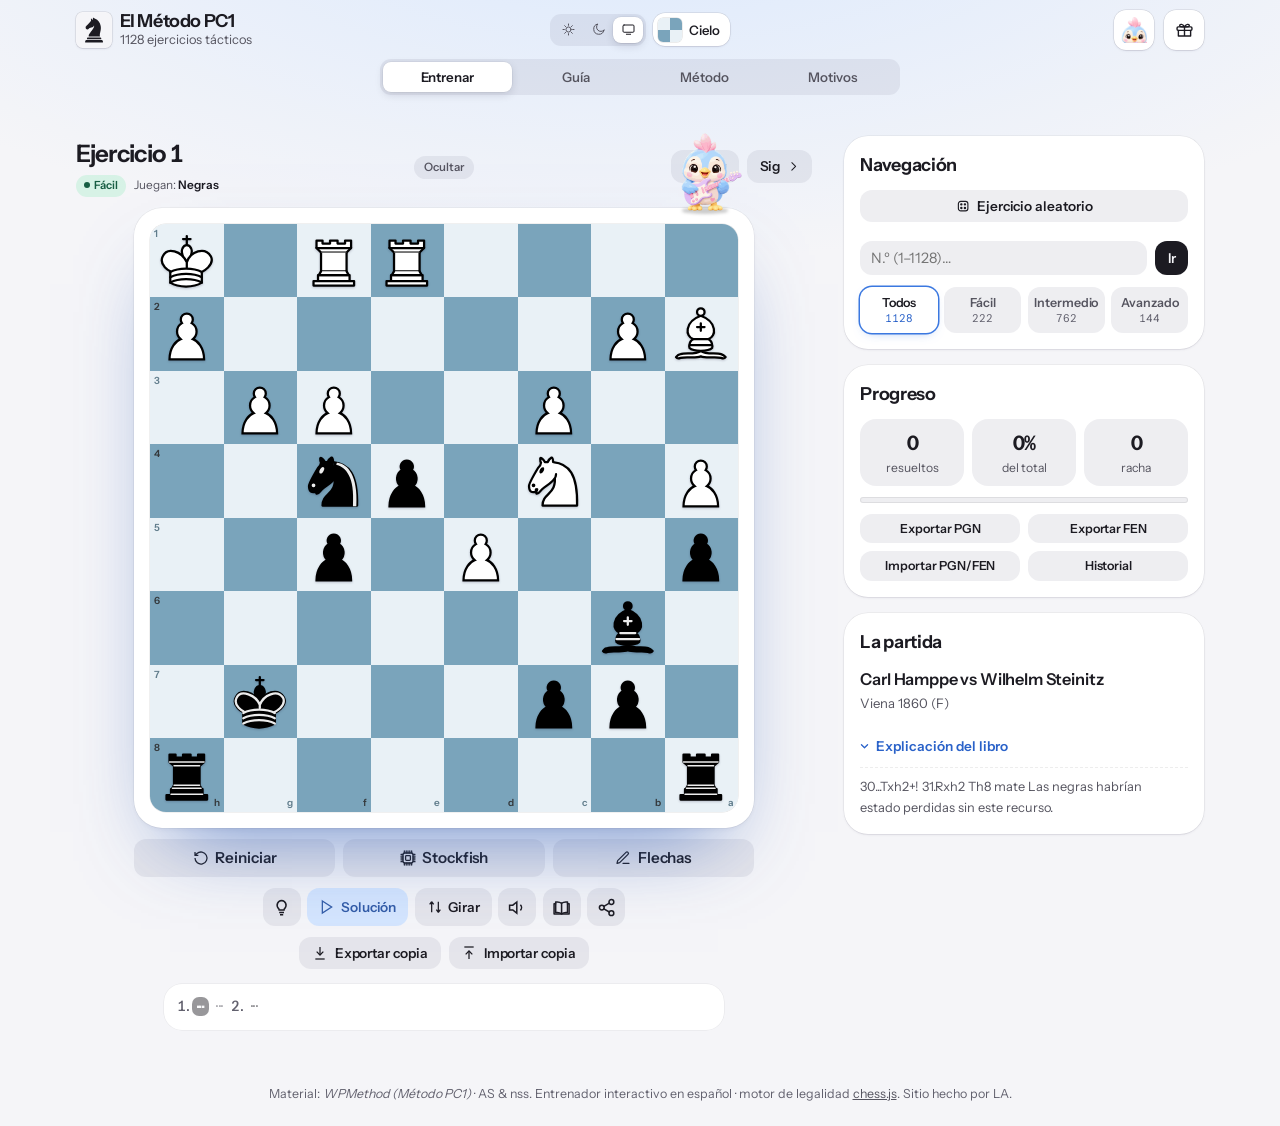
==== index1.html @ 33d0b492 "Persiana de Ocultar/Mostrar con transform (fluida y sin temblores en móvil, tableta y computadora); " ====
<!DOCTYPE html>
<html lang="es" data-piel data-seccion="pc1">
<head>
<!-- la piel se pide desde el principio, en paralelo con la página -->
<link rel="preload" href="c17/tokens.css?v=7" as="style">
<link rel="preload" href="c17/piel.css?v=11" as="style">
<link rel="preload" href="c17/piel.js?v=7" as="script">
<link rel="preload" href="c17/fondos.js?v=5" as="script">
<!-- los ejercicios se piden desde el principio, junto con la página -->
<link rel="preload" href="pc1-ejercicios.js?v=2" as="script">
<script id="pc-backup-preload">
(function(){
'use strict';
const MAGIC='PC-de-LuisA3-backup';
const FORMAT_VERSION=2;
const PENDING='__pc_backup_pending_v3';
const RESTORE_UI='__pc_backup_restore_ui_v3';
const NOTICE='__pc_backup_restore_notice_v3';
const ERROR='__pc_backup_restore_error_v3';
const PAGE_PREFIX='pc_backup_page_state_v2:';
function appKey(k){return typeof k==='string'&&(k.startsWith('wp_')||k.startsWith('wp2_')||k.startsWith('pc_')||k.startsWith('aa_'));}
function fileName(){
  var p=location.pathname.split('/').pop()||'index1.html';
  try{return decodeURIComponent(p).toLowerCase();}catch(e){return p.toLowerCase();}
}
function appDirectory(){var p=location.pathname;return p.slice(0,p.lastIndexOf('/')+1)||'/';}
function fnv1a(text){
  var h=0x811c9dc5;
  for(var i=0;i<text.length;i++){h^=text.charCodeAt(i);h=Math.imul(h,0x01000193);}
  return ('00000000'+(h>>>0).toString(16)).slice(-8);
}
function plain(v){return !!v&&typeof v==='object'&&!Array.isArray(v);}
function validate(env){
  if(!plain(env)||env.magic!==MAGIC||env.formatVersion!==FORMAT_VERSION||!plain(env.payload))throw new Error('Copia incompatible');
  if(env.checksum!==fnv1a(JSON.stringify(env.payload)))throw new Error('Copia dañada');
  var p=env.payload;
  if(!plain(p.storage)||!plain(p.storage.local)||!plain(p.storage.session)||!plain(p.cookies)||!plain(p.page))throw new Error('Estructura inválida');
  if(p.page.file!=='index1.html'&&p.page.file!=='index2.html'&&p.page.file!=='index3.html')throw new Error('Index inválido');
  [p.storage.local,p.storage.session,p.cookies].forEach(function(group){
    Object.keys(group).forEach(function(k){if(!appKey(k))throw new Error('Clave inválida: '+k);});
  });
  return p;
}
function capture(storage){
  var out={};
  try{for(var i=0;i<storage.length;i++){var k=storage.key(i);if(appKey(k))out[k]=storage.getItem(k);}}catch(e){}
  return out;
}
function clear(storage,nuevo){
  var ks=[];
  /* Una copia sin datos de Aprende Ajedrez (aa_) no borra ese avance. */
  var conAa=!nuevo||Object.keys(nuevo).some(function(k){return k.indexOf('aa_')===0;});
  try{for(var i=0;i<storage.length;i++){var k=storage.key(i);if(appKey(k)&&(conAa||k.indexOf('aa_')!==0))ks.push(k);}}catch(e){}
  ks.forEach(function(k){storage.removeItem(k);});
}
function write(storage,data){Object.keys(data||{}).forEach(function(k){if(!appKey(k))throw new Error('Clave inválida: '+k);storage.setItem(k,String(data[k]));});}
function dec(v){try{return decodeURIComponent(v);}catch(e){return v;}}
function cookies(){
  var out={};
  try{(document.cookie||'').split(/;\s*/).forEach(function(part){if(!part)return;var i=part.indexOf('=');var n=dec(i>=0?part.slice(0,i):part);var v=dec(i>=0?part.slice(i+1):'');if(appKey(n))out[n]=v;});}catch(e){}
  return out;
}
function setCookie(k,v,age,path){document.cookie=encodeURIComponent(k)+'='+encodeURIComponent(v)+'; path='+path+'; max-age='+age+'; SameSite=Lax';}
function restoreCookies(data){
  var now=cookies(), dir=appDirectory();
  Object.keys(now).forEach(function(k){if(!Object.prototype.hasOwnProperty.call(data,k)){setCookie(k,'',0,dir);setCookie(k,'',0,'/');}});
  Object.keys(data||{}).forEach(function(k){if(!appKey(k))throw new Error('Cookie inválida: '+k);setCookie(k,String(data[k]),31536000,dir);});
}
function rollback(s){
  try{clear(localStorage);write(localStorage,s.local);}catch(e){}
  try{clear(sessionStorage);write(sessionStorage,s.session);}catch(e){}
  try{restoreCookies(s.cookies);}catch(e){}
}
try{
  var raw=sessionStorage.getItem(PENDING);
  if(raw){
    var env=JSON.parse(raw), payload=validate(env);
    var old={local:capture(localStorage),session:capture(sessionStorage),cookies:cookies()};
    try{
      clear(localStorage,payload.storage.local);clear(sessionStorage,payload.storage.session);
      write(localStorage,payload.storage.local);write(sessionStorage,payload.storage.session);
      restoreCookies(payload.cookies);
      sessionStorage.setItem(RESTORE_UI,JSON.stringify({file:String(payload.page.file).toLowerCase(),ui:payload.ui||null}));
      sessionStorage.setItem(NOTICE,'Copia importada correctamente.');
      sessionStorage.removeItem(ERROR);
      sessionStorage.removeItem(PENDING);
    }catch(e){
      rollback(old);
      sessionStorage.removeItem(PENDING);
      sessionStorage.setItem(ERROR,'No se pudo aplicar la copia: '+(e&&e.message?e.message:'error desconocido'));
    }
  }
}catch(e){
  try{sessionStorage.removeItem(PENDING);sessionStorage.setItem(ERROR,'No se pudo preparar la copia: '+(e&&e.message?e.message:'error desconocido'));}catch(x){}
}
try{
  var f=fileName();
  if(f==='index1.html'||f==='index2.html'){
    var snapRaw=localStorage.getItem(PAGE_PREFIX+f);
    if(snapRaw){
      var snap=JSON.parse(snapRaw);
      if(snap&&Number.isFinite(Number(snap.lastExercise))&&Number(snap.lastExercise)>0){
        var kU=f==='index2.html'?'wp2_ultimo':'wp_ultimo';
        if(!(Number(localStorage.getItem(kU))>0)) localStorage.setItem(kU,String(Number(snap.lastExercise)));
      }
    }
  }
}catch(e){}
})();
</script>
<meta charset="UTF-8">
<meta name="viewport" content="width=device-width, initial-scale=1.0, maximum-scale=1.0, user-scalable=no">
<meta name="theme-color" content="#0F1411">
<title>Método PC1</title>
<link rel="icon" type="image/png" sizes="16x16" href="c17/fav-16.png">
<link rel="icon" type="image/png" sizes="32x32" href="c17/fav-32.png">
<link rel="icon" type="image/png" sizes="48x48" href="c17/fav-48.png">
<link rel="icon" type="image/png" sizes="96x96" href="c17/fav-96.png">
<link rel="icon" type="image/svg+xml" sizes="any" href="c17/logo.svg?v=3">
<link rel="apple-touch-icon" sizes="180x180" href="c17/apple-touch-icon.png">
<style id="pc-diseno">
*{box-sizing:border-box;-webkit-user-select:none;user-select:none;-webkit-touch-callout:none}
html,body{touch-action:pan-x pan-y}
html,body{margin:0;padding:0}
body{background:var(--bg);color:var(--ink);font-family:var(--sans);-webkit-font-smoothing:antialiased;line-height:1.5;overflow-x:hidden}
button{font-family:inherit;cursor:pointer;color:inherit}
::selection{background:var(--crest)}
.texto-amigo{font-size: var(--txt-amigo-size);color: var(--muted);display: block;margin-top: 2px;font-weight: 400}
.topbar{display:flex;align-items:center;justify-content:space-between;gap:1rem;padding:.7rem clamp(.8rem,3vw,1.6rem);border-bottom:1px solid var(--line);position:static;top:0;backdrop-filter:blur(8px);z-index:30;max-width:1180px;margin-left:auto;margin-right:auto}
.gift-btn{border:1px solid var(--gold);width:2.5rem;height:2.5rem;display:flex;align-items:center;justify-content:center;font-size:1.25rem;line-height:1;flex:0 0 auto;transition:.2s;position:relative}
.gift-btn::after{content:"";position:absolute;inset:-1px;border-radius:inherit;box-shadow:0 0 0 2px rgba(226,182,95,.38);opacity:0;pointer-events:none;animation:giftPulse 2.4s ease-out infinite}
.gift-btn:hover{transform:scale(1.1) rotate(-6deg)}
.gift-box{background:linear-gradient(160deg,var(--panel2),var(--panel));border:1px solid var(--gold);width:100%;max-width:400px;padding:2rem 1.6rem;text-align:center;transform:scale(.85);opacity:0;transition:transform .35s cubic-bezier(.2,1.2,.4,1), opacity .35s ease}
.gift-bg.open .gift-box{transform:scale(1);opacity:1}
.gift-box .emoji{font-size:3rem;display:block;margin-bottom:.6rem;animation:giftFloat 2.6s ease-in-out infinite}
@keyframes giftFloat{0%,100%{transform:translateY(0) rotate(0)}
25%{transform:translateY(-6px) rotate(-5deg)}
75%{transform:translateY(-3px) rotate(5deg)}
}
.gift-box h3{font-family:var(--serif);font-size:1.25rem;color:var(--gold);margin:0 0 .6rem}
.gift-box .gift-lema{font-family:var(--serif);font-size:1.05rem;font-style:italic;color:var(--crest);letter-spacing:.02em;margin:0 0 1rem;display:flex;align-items:center;justify-content:center;gap:.6rem}
.gift-box .gift-lema::before,
.gift-box .gift-lema::after{content:"";height:1px;width:1.6rem;background:linear-gradient(90deg,transparent,var(--gold),transparent)}
.gift-box p{font-size:1rem;color:var(--ink);line-height:1.6;margin:0 0 1.4rem}
.gift-box .firma{font-family:var(--serif);font-style:italic;color:var(--crest);font-size:1.05rem}
.gift-x{border:1px solid var(--line);background:var(--bg);padding:.55rem 1.4rem;font-size:.9rem;color:var(--ink)}
.gift-x:hover{color:var(--crest)}
@media (max-width: 600px){.topbar{display: grid;grid-template-columns: 1fr 1fr;gap: 0.5rem;padding: 0.5rem}
.wordmark{grid-column: 1 / -1;justify-content: flex-start;text-align: left;font-size: 0.95rem;gap: 0.18rem}
.tabs{grid-column: 1 / -1;justify-content: center;width: 100%}
.tab{flex: 1;text-align: center;padding: 0.3rem 0.5rem;font-size: 0.8rem}
.gift-btn{grid-column: 2;grid-row: 1;justify-self: end;align-self: center}
}
..wordmark{display:flex;align-items:center;gap:.08rem;font-family:var(--serif);font-weight:600;letter-spacing:.01em;font-size:1.05rem}
.crest{width:1.45rem;height:1.45rem;flex:0 0 auto;object-fit:contain;display:block}
.home-icon{border:0;background:transparent;padding:0;margin:0;display:flex;align-items:center;justify-content:flex-start;cursor:pointer;flex:0 0 auto}
.home-icon:hover .crest{transform:scale(1.08)}
.home-icon .crest{transition:transform .15s ease}
.wordmark small{display:block;font-family:var(--sans);font-weight:400;font-size:.62rem;letter-spacing:.18em;text-transform:uppercase;color:var(--muted);margin-top:1px}
.tabs{display:flex;gap:.15rem;background:var(--panel);border:1px solid var(--line);padding:3px}
.tab{border:0;background:transparent;color:var(--muted);padding:.4rem .8rem;font-size:.85rem;font-weight:500;transition:.15s}
.tab:hover{color:var(--ink)}
.tab.active{background:var(--panel2);color:var(--ink)}
.gtab{border:0;background:transparent;color:var(--muted);padding:.28rem .6rem;font-size:.76rem;font-weight:500;transition:.15s}
.gtab.active{background:var(--panel2);color:var(--ink)}
.view{display:none;animation:fade .25s ease}
.view.active{display:block}
@keyframes fade{from{opacity:0;transform:translateY(4px)}
to{opacity:1;transform:none}
}
.train{display:grid;grid-template-columns:minmax(0,1fr) 360px;gap:clamp(1rem,2.5vw,2rem);max-width:1180px;margin:0 auto;padding:clamp(1rem,3vw,2rem) clamp(.8rem,3vw,1.6rem)}
@media(max-width:880px){.train{grid-template-columns:1fr}
}
@media(max-width:480px){.train{padding: 0.4rem 0.2rem;gap: 0.8rem}
.frame{padding: 6px}
.status{margin: 0.5rem auto 0;font-size: 0.85rem}
}
.boardhead{display:grid;grid-template-columns:minmax(0,1fr) auto minmax(0,1fr);align-items:center;column-gap:.65rem;width:100%;margin-bottom:.7rem;flex-wrap:nowrap}
.boardhead-left{justify-self:start;min-width:0;display:flex;flex-direction:column;gap:.15rem}
.boardhead-center{justify-self:center;white-space:nowrap}
.boardhead-right{justify-self:end;display:flex;align-items:center;gap:.5rem;white-space:nowrap;flex-wrap:nowrap}
.boardhead-right .btn{flex:0 0 auto}
.exno{font-family:var(--serif);font-size:1.5rem;font-weight:600}
.exno span{color:var(--crest)}
.chip{font-size:.7rem;letter-spacing:.06em;text-transform:uppercase;font-weight:600;padding:.2rem .55rem;border:1px solid var(--line);color:var(--muted)}
.chip.I{color:var(--gold)}
.chip.A{color:var(--crest)}
.toplay{font-size:.92rem;color:var(--muted)}
.toplay b{color:var(--ink)}
.frame{position:relative;padding:clamp(10px,2.2vw,16px);max-width:620px;margin:0 auto;width:100%}
.board{position:relative;display:grid;grid-template-columns: repeat(8, minmax(0, 1fr));grid-template-rows: repeat(8, minmax(0, 1fr));width: 100%;aspect-ratio:1/1;overflow:hidden;touch-action:pan-y}
.sq{position:relative;display:flex;align-items:center;justify-content:center;user-select:none;min-width: 0;min-height: 0;overflow: hidden}
.sq.l{background:var(--light)}
.sq.d{background:var(--dark)}
.sq .pc{width:92%;height:92%;display:flex;align-items:center;justify-content:center;cursor:grab;transition:transform .07s;will-change:transform}
.sq .pc svg{width:100%;height:100%;display:block;pointer-events:none}
.pc.drag{cursor:grabbing}
.mk{position:absolute;inset:0;pointer-events:none;display:flex;align-items:center;justify-content:center}
.dot{width:32%;height:32%}
.cap{position:absolute;inset:6%;border:6px solid var(--line);box-sizing:border-box;pointer-events:none}
.sq.sel{background-image:linear-gradient(var(--hl),var(--hl))}
.sq.last{background-image:linear-gradient(var(--hl),var(--hl))}
.sq.good{animation:peck .4s ease}
.sq.bad{animation:shake .4s ease}
@keyframes shake{20%{transform:translateX(-2px)}
60%{transform:translateX(2px)}
}
.coord{position:absolute;font-size:.62rem;font-weight:700;font-family:var(--sans);opacity:.9;pointer-events:none}
.coord.f{bottom:2px;right:4px}
.coord.r{top:2px;left:4px}
.status{display:flex;align-items:center;gap:.6rem;min-height:2.6rem;margin:.85rem auto 0;max-width:560px;padding:.55rem .8rem;background:var(--panel);border:1px solid var(--line);font-size:.92rem;transition:.2s}
.status .ico{font-size:1.1rem;line-height:1}
.actions{display:flex;flex-wrap:wrap;gap:.5rem;max-width:560px;margin:.7rem auto 0}
.btn{border:1px solid var(--line);background:var(--panel);padding:.5rem .8rem;font-size:.85rem;font-weight:500;color:var(--ink);display:inline-flex;align-items:center;gap:.4rem;transition:.15s;user-select:none;-webkit-user-select:none;-webkit-touch-callout:none;touch-action:manipulation}
.btn:hover{background:var(--panel2)}
.btn:active{transform:translateY(1px)}
.btn.primary{background:var(--crest)}
.btn svg{width:1rem;height:1rem;display:block}
#promo-opts .btn svg{width:100%;height:100%}
.moves{max-width:560px;margin:.9rem auto 0;background:var(--panel);border:1px solid var(--line);padding:.6rem .8rem;font-family:var(--mono);font-size:.9rem;min-height:2.4rem;line-height:1.9;letter-spacing:.01em}
.moves .ply{padding:.05rem .3rem}
.moves .ply.u{color:var(--ink)}
.moves .ply.o{color:var(--muted)}
.moves .ply.now{background:var(--gold);font-weight:700}
.moves .num{color:var(--muted2);margin-right:.15rem}
.moves .hidden{color:var(--muted2);opacity:.45}
.fig{display:inline-block;width:1.05em;height:1.05em;vertical-align:-0.18em}
.fig svg{width:100%;height:100%;display:block}
.fig svg *{fill:none !important;stroke:currentColor !important}
.panel-card{background:var(--panel);border:1px solid var(--line);padding:1rem;margin-bottom:1rem}
.panel-card h3{margin:0 0 .7rem;font-family:var(--serif);font-size:1rem;font-weight:600;display:flex;align-items:center;gap:.45rem}
.nav-row{display:flex;gap:.5rem;align-items:center}
.nav-row .btn{flex:1;justify-content:center}
.jump{display:flex;gap:.5rem;margin-top:.6rem}
.jump input{flex:1;min-width:0;background:var(--bg);border:1px solid var(--line);color:var(--ink);padding:.5rem .65rem;font-family:var(--mono);font-size:.9rem}
.jump input:focus{outline:none}
.filters{display:flex;gap:.4rem;margin-top:.7rem;flex-wrap:wrap}
.fbtn{flex:1;min-width:72px;border:1px solid var(--line);background:var(--bg);padding:.5rem .3rem;font-size:.78rem;font-weight:600;color:var(--muted);transition:.15s;text-align:center}
.fbtn.active{color:var(--ink)}
.fbtn small{display:block;font-weight:400;font-size:.68rem;color:var(--muted2);margin-top:1px}
.prog{display:flex;gap:.5rem;text-align:center}
.prog .cell{flex:1;background:var(--bg);border:1px solid var(--line);padding:.55rem .2rem}
.prog .big{font-family:var(--serif);font-size:1.25rem;font-weight:600}
.prog .lbl{font-size:.64rem;text-transform:uppercase;letter-spacing:.07em;color:var(--muted2);margin-top:1px}
.bar{height:6px;background:var(--bg);overflow:hidden;margin-top:.7rem;border:1px solid var(--line)}
.bar>i{display:block;height:100%;background:linear-gradient(90deg,var(--gold),var(--crest));width:0;transition:width .4s}
.prog-actions{display:flex;flex-wrap:wrap;gap:.5rem;margin-top:.7rem}
.prog-actions .btn{flex:1 1 calc(50% - .5rem);justify-content:center;font-size:.78rem;padding:.45rem}
.ref{font-size:.9rem}
.ref .vs{font-family:var(--serif);font-size:1.02rem;margin-bottom:.15rem}
.ref .ev{color:var(--muted);font-size:.82rem}
.tags{display:flex;flex-wrap:wrap;gap:.35rem;margin-top:.6rem}
.tagx{font-size:.72rem;padding:.2rem .5rem;background:var(--panel2);border:1px solid var(--line);color:var(--muted)}
.expl{margin-top:.8rem}
.expl summary{cursor:pointer;font-size:.85rem;font-weight:600;color:var(--gold);list-style:none;display:flex;align-items:center;gap:.4rem;user-select:none}
.expl summary::-webkit-details-marker{display:none}
.expl summary::before{content:"▸";transition:.2s;display:inline-block}
.expl[open] summary::before{transform:rotate(90deg)}
.expl .body{margin-top:.6rem;font-size:.85rem;line-height:1.65;font-family:var(--mono);font-size:.8rem;white-space:pre-wrap;max-height:240px;overflow:auto;padding-right:.3rem;border-top:1px dashed var(--line);padding-top:.6rem;user-select:text !important;-webkit-user-select:text !important}
.note{margin-top:.6rem;font-size:.82rem;border:1px solid var(--line);padding:.55rem .65rem}
.reading{max-width:760px;margin:0 auto;padding:clamp(1.4rem,4vw,3rem) clamp(1rem,4vw,1.6rem)}
.reading h1{font-family:var(--serif);font-size:clamp(1.8rem,4.5vw,2.6rem);font-weight:600;line-height:1.1;margin:0 0 .3rem}
.reading .lead{color:var(--muted);font-size:1.05rem;margin-bottom:2rem;max-width:60ch}
.reading h2{font-family:var(--serif);font-size:1.3rem;font-weight:600;margin:2.2rem 0 .6rem;display:flex;align-items:baseline;gap:.6rem}
.reading h2 .k{font-family:var(--mono);font-size:.85rem;color:var(--crest);font-weight:700}
.reading p{margin:.6rem 0}
.reading strong{color:var(--ink)}
.steps{counter-reset:s;list-style:none;padding:0;margin:1rem 0}
.steps li{counter-increment:s;position:relative;padding:.7rem 0 .7rem 3rem;border-top:1px solid var(--line)}
.steps li::before{content:counter(s);position:absolute;left:0;top:.65rem;width:2rem;height:2rem;display:flex;align-items:center;justify-content:center;border:1px solid var(--gold);color:var(--gold);font-family:var(--mono);font-size:.9rem;font-weight:700}
.motif-grid{display:grid;grid-template-columns:repeat(auto-fill,minmax(220px,1fr));gap:.8rem;margin-top:1rem}
.motif{background:var(--panel);border:1px solid var(--line);padding:.85rem}
.motif h4{margin:0 0 .25rem;font-size:.95rem;font-family:var(--serif)}
.motif p{margin:0;font-size:.83rem;color:var(--muted)}
.callout{background:var(--panel);border-left:3px solid var(--crest);padding:.9rem 1.1rem;margin:1.4rem 0;font-size:.95rem}
footer{border-top:1px solid var(--line);padding:1.4rem;text-align:center;color:var(--muted2);font-size:.78rem}
footer a{color:var(--muted)}
.kbd{font-family:var(--mono);font-size:.74rem;background:var(--panel2);border:1px solid var(--line);padding:.05rem .35rem}
.wordmark{display:inline-flex;align-items:center;justify-content:flex-start;gap:.12rem;width:max-content}
.home-icon{width:1.10rem;height:1.45rem;padding:0;margin:0;overflow:hidden;border:0;background:transparent;display:flex;align-items:center;cursor:pointer;flex:0 0 auto}
.home-icon .crest{display:block;width:1.45rem;height:1.45rem;max-width:none;object-fit:fill;transform:translateX(-.18rem);transition:transform .15s ease}
.home-icon:hover .crest{transform:translateX(-.18rem) scale(1.05)}
.wordmark > span{margin:0;padding:0}
@media(max-width:600px){.wordmark{grid-column:1 / -1;justify-content:flex-start;width:max-content;gap:.12rem}
}
.modal-bg{position:fixed;inset:0;backdrop-filter:blur(3px);display:none;align-items:center;justify-content:center;z-index:100;padding:1rem}
.modal-bg.open{display:flex}
.confirm-bg{position:fixed;inset:0;backdrop-filter:blur(3px);display:none;align-items:center;justify-content:center;z-index:200;padding:1rem}
.confirm-bg.open{display:flex}
.confirm-box{background:var(--panel);border:1px solid var(--line);width:100%;max-width:360px;padding:1.2rem;text-align:center}
.confirm-box p{margin:0 0 1.1rem;font-size:.95rem;color:var(--ink);line-height:1.5;white-space:pre-line}
.confirm-acts{display:flex;gap:.6rem}
.confirm-acts .btn{flex:1;justify-content:center;padding:.7rem}
.modal-box{background:var(--panel);border:1px solid var(--line);width:100%;max-width:min(380px, calc(100vw - 2rem));max-height:85vh;overflow:auto;padding:1.1rem}
.modal-head{display:flex;align-items:center;justify-content:space-between;margin-bottom:.8rem}
.modal-head h3{margin:0;font-family:var(--serif);font-size:1.1rem;font-weight:600}
.modal-x{border:1px solid var(--line);background:var(--bg);width:2rem;height:2rem;display:flex;align-items:center;justify-content:center;font-size:1rem;color:var(--ink)}
.modal-x:hover{color:var(--crest)}
.hist-list{max-height:240px;overflow:auto;display:flex;flex-direction:column;gap:.35rem;margin-top:.2rem;padding-right:.2rem}
.hist-row{display:flex;justify-content:space-between;align-items:center;gap:.6rem;background:var(--bg);border:1px solid var(--line);padding:.45rem .6rem;cursor:pointer;transition:.15s}
.hist-n{font-family:var(--mono);font-weight:700;font-size:.84rem;color:var(--ink)}
.hist-d{font-size:.74rem;color:var(--muted)}
.hist-empty{color:var(--muted2);font-size:.82rem}
.hist-x{border:0;background:transparent;color:var(--muted2);font-size:.8rem;padding:.15rem .35rem;flex:0 0 auto}
.hist-x:hover{color:var(--crest)}
.mate-badge{position:absolute;top:2%;right:2%;width:32%;height:32%;display:flex;align-items:center;justify-content:center;z-index:5;pointer-events:none}
.mate-badge svg{width:62%;height:62%;fill:none;stroke-width:3;stroke-linecap:round;stroke-linejoin:round}
.confeti{position:fixed;top:-12px;width:9px;height:14px;z-index:300;pointer-events:none;animation:caer linear forwards}
@keyframes caer{to{transform:translateY(105vh) rotate(720deg);opacity:.9}
}
.engine-banner-toggle{border:1px solid var(--line);background:var(--panel);color:var(--muted);padding:.38rem .72rem;font-size:.72rem;font-weight:650;display:inline-flex;align-items:center;gap:.35rem;white-space:nowrap;touch-action:manipulation}
.engine-banner-toggle:hover{color:var(--ink)}
@media(max-width:600px){.boardhead{column-gap:.35rem}
.boardhead-left{gap:.08rem}
.exno{font-size:clamp(1rem,4.8vw,1.25rem);white-space:nowrap}
.boardhead-left .chip{font-size:.58rem;padding:.13rem .35rem}
.boardhead-left .toplay{font-size:.68rem;white-space:nowrap}
.boardhead-center .engine-banner-toggle{font-size:.62rem;padding:.31rem .48rem}
.boardhead-right{gap:.25rem}
.boardhead-right .btn{padding:.42rem .48rem !important;font-size:.72rem}
}
@media(max-width:390px){.boardhead{column-gap:.22rem}
.boardhead-left .toplay{font-size:.61rem}
.boardhead-center .engine-banner-toggle{font-size:.58rem;padding:.28rem .38rem}
.boardhead-right .btn{padding:.38rem .4rem !important;font-size:.68rem}
}
.workspace-bg{position:fixed;inset:0;z-index:500;display:none;overflow:auto;backdrop-filter:blur(22px) saturate(120%);-webkit-backdrop-filter:blur(22px) saturate(120%);padding:clamp(.6rem,2vw,1.5rem)}
.workspace-bg.open{display:flex;align-items:center;justify-content:center;animation:workspaceFade .22s ease both}
@keyframes workspaceFade{from{opacity:0}
to{opacity:1}
}
body.workspace-open{overflow:hidden}
.workspace-shell{width:min(1180px,100%);max-height:calc(100dvh - 2rem);overflow:auto;border:1px solid var(--line);transform:translateY(12px) scale(.985);animation:workspaceRise .28s cubic-bezier(.2,.8,.2,1) forwards}
@keyframes workspaceRise{to{transform:none}
}
.workspace-topbar{position:sticky;top:0;z-index:4;display:flex;align-items:flex-start;justify-content:space-between;gap:1rem;padding:clamp(1.25rem,3vw,2rem);backdrop-filter:blur(20px);-webkit-backdrop-filter:blur(20px);border-bottom:1px solid var(--line)}
.workspace-eyebrow{display:block;font-size:.67rem;line-height:1;font-weight:750;letter-spacing:.16em;margin-bottom:.55rem}
.workspace-topbar h2{font-family:var(--sans);font-size:clamp(1.6rem,4vw,2.45rem);letter-spacing:-.045em;line-height:1.03;margin:0}
.workspace-topbar p{max-width:650px;margin:.55rem 0 0;font-size:.94rem}
.workspace-close{flex:0 0 auto;width:2.55rem;height:2.55rem;border:0;display:grid;place-items:center;font-size:1rem;transition:.18s}
.workspace-close:hover{transform:scale(1.05)}
.explanation-content{padding:clamp(1rem,3vw,2rem);display:grid;gap:1rem}
.explanation-hero{display:grid;grid-template-columns:auto minmax(0,1fr);align-items:center;gap:clamp(1.2rem,4vw,2.5rem);padding:clamp(1.3rem,4vw,2.5rem);overflow:hidden;position:relative}
.explanation-hero:after{content:"";position:absolute;width:280px;height:280px;right:-120px;top:-150px;filter:blur(2px)}
.move-orb{position:relative;z-index:1;width:clamp(130px,19vw,180px);aspect-ratio:1;display:grid;place-content:center;text-align:center;border:1px solid var(--line)}
.move-orb span{font-size:.68rem;letter-spacing:.08em;text-transform:uppercase}
.move-orb strong{font-family:var(--serif);font-size:clamp(1.8rem,4vw,3rem);margin-top:.25rem}
.explanation-lead{position:relative;z-index:1}
.explanation-lead h3{font-size:clamp(1.5rem,3.2vw,2.35rem);letter-spacing:-.04em;line-height:1.05;margin:.75rem 0 .55rem}
.explanation-lead p{font-size:clamp(.9rem,1.7vw,1.05rem);line-height:1.7;margin:0;max-width:70ch}
.explain-chips{display:flex;flex-wrap:wrap;gap:.4rem}
.explain-chip{padding:.3rem .58rem;border:1px solid var(--line);font-size:.68rem}
.explain-grid{display:grid;grid-template-columns:repeat(2,minmax(0,1fr));gap:.75rem}
.explain-section{padding:clamp(1.1rem,3vw,1.7rem);border:1px solid var(--line)}
.section-heading{display:flex;align-items:center;justify-content:space-between;gap:1rem}
.section-heading h3{font-size:1.15rem;letter-spacing:-.025em;margin:0}
.section-heading.compact{margin-bottom:.9rem}
.explain-card{position:relative;overflow:hidden;padding:1.2rem;border:1px solid var(--line)}
.explain-card:before{content:"";position:absolute;inset:0 auto 0 0;width:3px;background:linear-gradient(var(--gold),var(--crest));opacity:.7}
.explain-card .card-icon{width:2.25rem;height:2.25rem;display:grid;place-items:center;font-size:1.05rem;margin-bottom:.75rem}
.explain-card h4{margin:0;font-size:.92rem}
.explain-card p{margin:.45rem 0 0;font-size:.84rem;line-height:1.65}
.explain-card strong{color:inherit}
.explain-fact-list{margin:.55rem 0 0;padding-left:1.05rem;font-size:.83rem;line-height:1.62}
.explain-fact-list li+li{margin-top:.35rem}
.line-flow{display:flex;flex-wrap:wrap;gap:.42rem}
.line-token{display:inline-flex;align-items:center;gap:.3rem;padding:.48rem .62rem;font-family:var(--mono);font-size:.78rem}
.source-section p{margin:0;white-space:pre-wrap;font-family:var(--mono);font-size:.78rem;line-height:1.75;user-select:text!important;-webkit-user-select:text!important}
.local-note{text-align:center;font-size:.7rem;margin:.2rem auto .5rem;max-width:80ch}
.explanation-topbar{align-items:center}
.explanation-topbar-actions{display:flex;align-items:center;gap:.65rem;flex:0 0 auto}
.explain-theme-switch{display:flex;gap:3px;padding:3px;border:1px solid var(--line)}
.explain-theme-switch button{border:0;background:transparent;padding:.48rem .62rem;font-size:.7rem;font-weight:700;line-height:1;white-space:nowrap}
.explanation-bg{--ex-shell:linear-gradient(180deg,rgba(249,249,247,.99),rgba(239,241,237,.99));--ex-topbar:rgba(249,249,247,.86);--ex-ink:#171b18;--ex-muted:#626b65;--ex-card:rgba(255,255,255,.82);--ex-card-border:rgba(25,31,27,.08);--ex-card-muted:#68716b;--ex-soft:#edf0ec;--ex-soft-ink:#313833;--ex-button:#e5e8e4;--ex-button-ink:#303632;--ex-board-frame:#dfe4de}
.explanation-bg[data-resolved-theme="dark"]{--ex-shell:linear-gradient(180deg,rgba(27,32,29,.99),rgba(17,21,19,.99));--ex-topbar:rgba(27,32,29,.9);--ex-ink:#f1f4f1;--ex-muted:#aab3ac;--ex-card:rgba(39,46,42,.88);--ex-card-border:rgba(255,255,255,.085);--ex-card-muted:#c0c8c2;--ex-soft:#303833;--ex-soft-ink:#e5eae6;--ex-button:#353d38;--ex-button-ink:#f1f4f1;--ex-board-frame:#303833}
.explanation-bg .plan-layout{padding:clamp(1rem,3vw,2rem);display:grid;gap:1rem}
.plan-hero-card{display:grid;grid-template-columns:auto minmax(0,1fr);align-items:center;gap:clamp(1.2rem,4vw,2.6rem);padding:clamp(1.25rem,4vw,2.5rem)}
.goal-ring{--goal:0deg;width:clamp(126px,18vw,168px);aspect-ratio:1;padding:10px}
.goal-ring>div{height:100%;display:grid;place-content:center;text-align:center;border:1px solid var(--line)}
.goal-ring strong{font-size:clamp(2rem,5vw,3.2rem);line-height:.9;letter-spacing:-.06em}
.goal-ring span{font-size:.72rem;margin-top:.45rem}
.plan-hero-copy h3{font-size:clamp(1.45rem,3vw,2.15rem);letter-spacing:-.035em;margin:.75rem 0 .45rem}
.plan-hero-copy p{margin:0;max-width:56ch}
.plan-pill{display:inline-flex;padding:.34rem .65rem;border:1px solid var(--line);font-size:.72rem;font-weight:650}
.plan-main-actions{display:flex;flex-wrap:wrap;gap:.65rem;margin-top:1.35rem}
.plan-primary,.plan-secondary{border:0;padding:.78rem 1rem;font-weight:700;font-size:.86rem;transition:.18s}
.plan-secondary{border:1px solid var(--line)}
.plan-primary:hover,.plan-secondary:hover{transform:translateY(-1px)}
.plan-stat-grid{display:grid;grid-template-columns:repeat(4,minmax(0,1fr));gap:.75rem}
.plan-stat{position:relative;min-height:126px;padding:1rem;border:1px solid var(--line)}
.plan-stat>span{display:block;font-size:.72rem;font-weight:650}
.plan-stat>strong{display:block;font-size:2rem;line-height:1;margin-top:.8rem;letter-spacing:-.05em}
.plan-stat>small{display:block;font-size:.69rem;margin-top:.35rem}
.goal-stepper{position:absolute;right:.75rem;bottom:.75rem;display:flex;overflow:hidden}
.goal-stepper button{width:2rem;height:1.85rem;border:0;background:transparent;font-size:1.1rem}
.error-book{padding:clamp(1.1rem,3vw,1.7rem);border:1px solid var(--line)}
.section-heading{display:flex;align-items:center;justify-content:space-between;gap:1rem}
.section-heading h3{font-size:1.15rem;letter-spacing:-.025em;margin:0}
.section-heading.compact{margin-bottom:.9rem}
.text-action{border:0;padding:.58rem .8rem;font-weight:700;font-size:.76rem}
.error-book-intro{font-size:.82rem;max-width:72ch;margin:.7rem 0 1rem}
.error-list{display:grid;gap:.55rem}
.error-item{display:grid;grid-template-columns:auto 1fr auto;align-items:center;gap:.8rem;width:100%;text-align:left;border:1px solid var(--line);padding:.72rem .8rem;transition:.16s}
.error-item:hover{transform:translateY(-1px)}
.error-number{width:2.6rem;height:2.6rem;display:grid;place-items:center;font-family:var(--mono);font-size:.75rem;font-weight:750}
.error-copy strong{display:block;font-size:.86rem}
.error-copy span{display:block;font-size:.71rem;margin-top:.15rem}
.error-score{font-size:.68rem;font-weight:750;padding:.3rem .55rem;white-space:nowrap}
.error-empty{padding:1.2rem;text-align:center;border:1px dashed var(--line);font-size:.82rem}

@media(max-width:760px){.plan-layout{padding:.75rem}
.plan-hero-card{grid-template-columns:1fr;text-align:left}
.goal-ring{width:124px}
.plan-stat-grid{grid-template-columns:repeat(2,minmax(0,1fr))}
.text-action{font-size:.7rem}
}
@media(max-width:420px){.plan-stat{min-height:112px}
.plan-main-actions{display:grid}
.plan-primary,.plan-secondary{width:100%}
.error-item{grid-template-columns:auto 1fr}
.error-score{grid-column:2;justify-self:start}
}

/* ---- Plan de entrenamiento (traído del Método PC2) + frase del día ---- */
.frase-card{display:grid;grid-template-columns:auto minmax(0,1fr);align-items:center;gap:clamp(1rem,3.5vw,2rem);padding:clamp(1rem,3vw,1.6rem);border:1px solid var(--line);border-radius:var(--r-card,20px);background:var(--ex-card,var(--panel));position:relative;overflow:hidden}
.frase-card:before{content:"";position:absolute;inset:0 auto 0 0;width:3px;background:linear-gradient(var(--gold),var(--crest));opacity:.75}
.frase-mini{position:relative;width:clamp(96px,16vw,124px);aspect-ratio:1;display:grid;grid-template-columns:repeat(4,1fr);grid-template-rows:repeat(4,1fr);border-radius:12px;overflow:hidden;box-shadow:var(--s2,0 8px 20px rgba(0,0,0,.25))}
.frase-mini i{display:block;background:var(--light,#eeeed2)}
.frase-mini i.d{background:var(--dark,#769656)}
.frase-mini i.meta{box-shadow:inset 0 0 0 3px var(--gold);animation:fraseMeta 6.4s infinite}
.frase-caballo{position:absolute;left:0;top:0;width:25%;height:25%;display:grid;place-items:center;animation:fraseSalto 6.4s cubic-bezier(.45,.05,.3,1) infinite;filter:drop-shadow(0 3px 3px rgba(0,0,0,.35))}
.frase-caballo svg{width:92%;height:92%;display:block}
@keyframes fraseSalto{
  0%,12%{transform:translate(0,300%) scale(1)}
  18%{transform:translate(50%,200%) scale(1.25)}
  25%,37%{transform:translate(100%,100%) scale(1)}
  43%{transform:translate(200%,50%) scale(1.25)}
  50%,62%{transform:translate(300%,0) scale(1)}
  68%{transform:translate(250%,100%) scale(1.25)}
  75%,87%{transform:translate(200%,200%) scale(1)}
  93%{transform:translate(100%,250%) scale(1.25)}
  100%{transform:translate(0,300%) scale(1)}
}
@keyframes fraseMeta{0%,100%{opacity:.25}50%{opacity:1}}
.frase-copy{min-width:0}
.frase-eyebrow{display:block;font-family:var(--mono);font-size:.62rem;letter-spacing:.14em;text-transform:uppercase;color:var(--gold)}
.frase-texto{font-family:var(--serif);font-size:clamp(1.08rem,2.6vw,1.42rem);line-height:1.38;letter-spacing:-.01em;margin:.5rem 0 .8rem;color:var(--ink);transition:opacity .25s}
.frase-texto.cambiando{opacity:0}
.frase-otra{border:1px solid var(--line);background:transparent;color:var(--muted);border-radius:var(--r-cap,999px);padding:.45rem .85rem;font-size:.74rem;font-weight:650;cursor:pointer}
.frase-otra:hover{color:var(--ink);border-color:var(--line-viva,var(--line))}
@media(max-width:520px){.frase-card{grid-template-columns:1fr;justify-items:start}.frase-mini{width:104px}}
@media(prefers-reduced-motion:reduce){.frase-caballo,.frase-mini i.meta{animation:none}}
.explanation-shell{background:var(--ex-shell);color:var(--ex-ink)}
.explanation-bg .explanation-topbar{background:var(--ex-topbar)}
.explanation-bg .workspace-topbar h2{color:var(--ex-ink)}
.explanation-bg .workspace-topbar p,.explanation-bg .workspace-eyebrow{color:var(--ex-muted)}
.explanation-bg .workspace-close{background:var(--ex-button);color:var(--ex-button-ink)}
.explanation-bg .explain-section,.explanation-bg .explain-card{background:var(--ex-card)}
.explanation-bg .explain-card h4,.explanation-bg .section-heading h3,.explanation-bg .snapshot-copy h3{color:var(--ex-ink)}
.explanation-bg .explain-card p,.explanation-bg .explain-fact-list,.explanation-bg .source-section p,.explanation-bg .snapshot-copy p,.explanation-bg .local-note{color:var(--ex-card-muted)}
.explanation-bg .line-token{background:var(--ex-soft);color:var(--ex-soft-ink)}
.snapshot-section{display:grid;grid-template-columns:minmax(280px,430px) minmax(0,1fr);gap:clamp(1rem,3vw,2rem);align-items:center}
.snapshot-board-wrap{padding:10px;background:var(--ex-board-frame)}
.explain-board{display:grid;grid-template-columns:repeat(8,minmax(0,1fr));grid-template-rows:repeat(8,minmax(0,1fr));aspect-ratio:1;overflow:hidden}
.ex-sq{position:relative;display:flex;align-items:center;justify-content:center;min-width:0;min-height:0;overflow:hidden}
.ex-sq.l{background:var(--light)}
.ex-sq.d{background:var(--dark)}
.ex-pc{width:91%;height:91%;display:block}
.ex-pc svg{width:100%;height:100%;display:block}
.ex-coord{position:absolute;font-size:clamp(.42rem,1.25vw,.62rem);font-weight:750;line-height:1;pointer-events:none}
.ex-coord.f{right:3px;bottom:2px}
.ex-coord.r{left:3px;top:2px}
.snapshot-copy h3{font-size:clamp(1.25rem,2.8vw,1.75rem);letter-spacing:-.035em;margin:.2rem 0 .65rem}
.snapshot-copy p{color:var(--ex-card-muted);font-size:.86rem;line-height:1.7;margin:0}
.snapshot-meta{display:flex;flex-wrap:wrap;gap:.45rem;margin-top:1rem}
.snapshot-meta span{padding:.38rem .58rem;background:var(--ex-soft);color:var(--ex-soft-ink);font-size:.69rem;font-weight:650}
.snapshot-fen{margin-top:.8rem!important;font-family:var(--mono);font-size:.69rem!important;word-break:break-all;user-select:text!important;-webkit-user-select:text!important}
@media(max-width:820px){.snapshot-section{grid-template-columns:1fr}
.snapshot-board-wrap{max-width:460px;width:100%;margin:auto}
.explanation-topbar{align-items:flex-start}
.explanation-topbar-actions{flex-direction:column-reverse;align-items:flex-end}
}
@media(max-width:760px){.workspace-bg{padding:0}
.workspace-shell{min-height:100dvh;max-height:100dvh;border:0}
.workspace-topbar{padding:1rem}
.workspace-topbar h2{font-size:1.55rem}
.workspace-topbar p{font-size:.8rem}
.explanation-content{padding:.75rem}
.explanation-hero{grid-template-columns:1fr;text-align:left}
.move-orb{width:124px}
.explain-grid{grid-template-columns:1fr}
.section-heading{align-items:flex-start}
}
@media(max-width:540px){.explain-theme-switch button{padding:.45rem .48rem;font-size:.64rem}
.explanation-topbar-actions{gap:.45rem}
.snapshot-board-wrap{padding:7px}
}
.pc-io-bg{position:fixed;inset:0;z-index:1000;display:none;align-items:center;justify-content:center;padding:1rem;backdrop-filter:blur(6px);-webkit-backdrop-filter:blur(6px)}
.pc-io-bg.open{display:flex;animation:pcIoFade .18s ease}
@keyframes pcIoFade{from{opacity:0}
to{opacity:1}
}
.pc-io-box{width:min(620px,100%);max-height:92vh;overflow:auto;border:1px solid var(--line);background:linear-gradient(160deg,var(--panel2),var(--panel));padding:1rem}
.pc-io-head{display:flex;align-items:flex-start;justify-content:space-between;gap:1rem;margin-bottom:.75rem}
.pc-io-head h3{margin:0;font-family:var(--serif);font-size:1.15rem;color:var(--gold)}
.pc-io-head p{margin:.25rem 0 0;color:var(--muted);font-size:.78rem;line-height:1.45}
.pc-io-close{border:1px solid var(--line);background:var(--bg);color:var(--ink);width:2.2rem;height:2.2rem;flex:none}
.pc-io-area{width:100%;min-height:230px;resize:vertical;border:1px solid var(--line);padding:.8rem;color:var(--ink);font-family:var(--mono);font-size:.82rem;line-height:1.55;user-select:text!important;-webkit-user-select:text!important;-webkit-touch-callout:default!important}
.pc-io-area:focus{outline:none}
.pc-io-name{font-family:var(--mono);font-size:.76rem;margin:.35rem 0 .7rem;word-break:break-all}
.pc-io-actions{display:flex;flex-wrap:wrap;gap:.55rem;margin-top:.75rem}
.pc-io-actions .btn{flex:1 1 130px;justify-content:center;padding:.65rem}
.pc-io-help{margin:.7rem 0 0;color:var(--muted2);font-size:.73rem;line-height:1.45}

html[data-tablero="cielo"]{--light:#E9F1F6;--dark:#7AA4BB;--coord-l:#557383;--coord-d:#2F3031;--hl:rgba(255,206,61,.46);--acento-tema:#53707F;--acento-ink:#E9F1F6;--acento-txt-cla:#557383;--acento-txt-osc:#7AA4BB;--marco-tema:#D9E6EE}
html[data-tablero="nogal"]{--light:#EFE1C6;--dark:#7A6248;--coord-l:#554532;--coord-d:#F5ECDA;--hl:rgba(58,96,208,.32);--acento-tema:#705A42;--acento-ink:#EFE1C6;--acento-txt-cla:#7A6248;--acento-txt-osc:#A2917F;--marco-tema:#DFCFB4}
html[data-tablero="bosque"]{--light:#EEEED2;--dark:#769656;--coord-l:#53693C;--coord-d:#FBFBF4;--hl:rgba(255,206,61,.46);--acento-tema:#50663A;--acento-ink:#EEEED2;--acento-txt-cla:#5E7845;--acento-txt-osc:#84A067;--marco-tema:#DDE2C1}
html[data-tablero="marmol"]{--light:#EFF1EF;--dark:#7F8C86;--coord-l:#59625E;--coord-d:#F5F6F5;--hl:rgba(255,206,61,.46);--acento-tema:#616A66;--acento-ink:#EFF1EF;--acento-txt-cla:#66706B;--acento-txt-osc:#8C9892;--marco-tema:#DFE3E0}
html[data-tablero="torneo"]{--light:#E7ECF4;--dark:#6A85AC;--coord-l:#4A5D78;--coord-d:#EFF3F8;--hl:rgba(255,206,61,.46);--acento-tema:#516583;--acento-ink:#E7ECF4;--acento-txt-cla:#5F789B;--acento-txt-osc:#7991B4;--marco-tema:#D6DEEA}
html[data-tablero="cafe"]{--light:#F2E3CE;--dark:#966742;--coord-l:#69482E;--coord-d:#F7EDDF;--hl:rgba(58,96,208,.32);--acento-tema:#7E5737;--acento-ink:#F2E3CE;--acento-txt-cla:#966742;--acento-txt-osc:#B6957B;--marco-tema:#E5D2BA}
html[data-tablero="pizarra"]{--light:#E5E8E5;--dark:#68766E;--coord-l:#49534D;--coord-d:#EEF0EE;--hl:rgba(255,206,61,.46);--acento-tema:#57635C;--acento-ink:#E5E8E5;--acento-txt-cla:#68766E;--acento-txt-osc:#959F9A;--marco-tema:#D4D8D4}
html[data-tablero="trigo"]{--light:#F6EAD0;--dark:#BE9C5E;--coord-l:#856D42;--coord-d:#312F2A;--hl:rgba(58,96,208,.32);--acento-tema:#725E38;--acento-ink:#F6EAD0;--acento-txt-cla:#856D42;--acento-txt-osc:#BE9C5E;--marco-tema:#EEDFC0}
html[data-tablero="ebano"]{--light:#E2DFD7;--dark:#474642;--coord-l:#32312E;--coord-d:#9E9C96;--hl:rgba(58,96,208,.32);--acento-tema:#474642;--acento-ink:#E2DFD7;--acento-txt-cla:#474642;--acento-txt-osc:#91908E;--marco-tema:#CCCAC2}
html[data-tablero="vino"]{--light:#F1E3E1;--dark:#8A4B4E;--coord-l:#613437;--coord-d:#F6EDEC;--hl:rgba(255,206,61,.46);--acento-tema:#8A4B4E;--acento-ink:#F1E3E1;--acento-txt-cla:#8A4B4E;--acento-txt-osc:#B99395;--marco-tema:#E3CECC}
html[data-tablero="musgo"]{--light:#E9EFDF;--dark:#6C8757;--coord-l:#4C5E3D;--coord-d:#F1F5EA;--hl:rgba(255,206,61,.46);--acento-tema:#526742;--acento-ink:#E9EFDF;--acento-txt-cla:#617A4E;--acento-txt-osc:#899F79;--marco-tema:#D8E0CC}
html[data-tablero="arena"]{--light:#F3EBDB;--dark:#AE8F6E;--coord-l:#7A644D;--coord-d:#312F2C;--hl:rgba(58,96,208,.32);--acento-tema:#76614B;--acento-ink:#F3EBDB;--acento-txt-cla:#8B7258;--acento-txt-osc:#AE8F6E;--marco-tema:#E9DECC}
html[data-tablero="lavanda"]{--light:#EEE9F3;--dark:#8478A3;--coord-l:#5C5472;--coord-d:#F4F1F7;--hl:rgba(255,206,61,.46);--acento-tema:#645B7C;--acento-ink:#EEE9F3;--acento-txt-cla:#776C93;--acento-txt-osc:#9D93B5;--marco-tema:#DFD9E8}
html[data-tablero="menta"]{--light:#E6F1EB;--dark:#6B9C88;--coord-l:#4B6D5F;--coord-d:#2E302F;--hl:rgba(255,206,61,.46);--acento-tema:#496A5C;--acento-ink:#E6F1EB;--acento-txt-cla:#567D6D;--acento-txt-osc:#6B9C88;--marco-tema:#D5E5DD}
html[data-tablero="cobre"]{--light:#F5E7D9;--dark:#AC6D4A;--coord-l:#784C34;--coord-d:#F8EFE6;--hl:rgba(58,96,208,.32);--acento-tema:#835338;--acento-ink:#F5E7D9;--acento-txt-cla:#9B6243;--acento-txt-osc:#BD8A6E;--marco-tema:#EBD6C5}
html[data-tablero="tinta"]{--light:#DCE0E5;--dark:#434D67;--coord-l:#2F3648;--coord-d:#E8EBEE;--hl:rgba(255,206,61,.46);--acento-tema:#434D67;--acento-ink:#DCE0E5;--acento-txt-cla:#434D67;--acento-txt-osc:#8E94A4;--marco-tema:#C7CBD3}
html[data-tablero="oliva"]{--light:#EDEDDB;--dark:#858650;--coord-l:#5D5E38;--coord-d:#F3F3E8;--hl:rgba(58,96,208,.32);--acento-tema:#65663D;--acento-ink:#EDEDDB;--acento-txt-cla:#787948;--acento-txt-osc:#919262;--marco-tema:#DEDFC8}
html[data-tablero="antiguo"]{--light:#F5E8E8;--dark:#B27B7F;--coord-l:#7D5659;--coord-d:#FAF5F5;--hl:rgba(255,206,61,.46);--acento-tema:#875D61;--acento-ink:#F5E8E8;--acento-txt-cla:#8E6266;--acento-txt-osc:#BA888C;--marco-tema:#ECD9D9}
html[data-tablero="grafito"]{--light:#E8E8E8;--dark:#565656;--coord-l:#3C3C3C;--coord-d:#F0F0F0;--hl:rgba(255,206,61,.46);--acento-tema:#565656;--acento-ink:#E8E8E8;--acento-txt-cla:#565656;--acento-txt-osc:#9A9A9A;--marco-tema:#D4D4D4}
html[data-tablero="miel"]{--light:#F8EFD5;--dark:#C39646;--coord-l:#886931;--coord-d:#32302B;--hl:rgba(58,96,208,.32);--acento-tema:#856630;--acento-ink:#F8EFD5;--acento-txt-cla:#886931;--acento-txt-osc:#C39646;--marco-tema:#F1E3C1}
html[data-tablero="marron"]{--light:#F0D9B5;--dark:#B58863;--coord-l:#7F5F45;--coord-d:#302B24;--hl:rgba(58,96,208,.32);--acento-tema:#6D523B;--acento-ink:#F0D9B5;--acento-txt-cla:#916D4F;--acento-txt-osc:#B58863;--marco-tema:#E8CEAA}
html[data-tablero="azul"]{--light:#DEE3E6;--dark:#8CA2AD;--coord-l:#627179;--coord-d:#2C2D2E;--hl:rgba(255,206,61,.46);--acento-tema:#546168;--acento-ink:#DEE3E6;--acento-txt-cla:#627179;--acento-txt-osc:#8CA2AD;--marco-tema:#D3DADE}
html[data-tablero="amarillo"]{--light:#FFFFDD;--dark:#86A666;--coord-l:#5E7447;--coord-d:#33332C;--hl:rgba(255,206,61,.46);--acento-tema:#5B7145;--acento-ink:#FFFFDD;--acento-txt-cla:#5E7447;--acento-txt-osc:#86A666;--marco-tema:#EEF3CC}
html[data-tablero="lima"]{--light:#F1F5D8;--dark:#8FA84E;--coord-l:#647637;--coord-d:#30312B;--hl:rgba(255,206,61,.46);--acento-tema:#617235;--acento-ink:#F1F5D8;--acento-txt-cla:#647637;--acento-txt-osc:#8FA84E;--marco-tema:#E3EAC5}
html[data-tablero="arce"]{--light:#F7E2C0;--dark:#C08552;--coord-l:#865D39;--coord-d:#312D26;--hl:rgba(58,96,208,.32);--acento-tema:#835A38;--acento-ink:#F7E2C0;--acento-txt-cla:#9A6A42;--acento-txt-osc:#C08552;--marco-tema:#EFD5B1}
html[data-tablero="roble"]{--light:#EFD9B4;--dark:#A97C50;--coord-l:#765738;--coord-d:#F8EEDD;--hl:rgba(58,96,208,.32);--acento-tema:#735436;--acento-ink:#EFD9B4;--acento-txt-cla:#876340;--acento-txt-osc:#B28962;--marco-tema:#E5CCA6}
html[data-tablero="caoba"]{--light:#EEDCC4;--dark:#96543B;--coord-l:#693B29;--coord-d:#F4E8D9;--hl:rgba(255,206,61,.46);--acento-tema:#8A4D36;--acento-ink:#EEDCC4;--acento-txt-cla:#96543B;--acento-txt-osc:#B68776;--marco-tema:#E2C9B1}
html[data-tablero="bambu"]{--light:#F3EED2;--dark:#A6AB5E;--coord-l:#747842;--coord-d:#31302A;--hl:rgba(58,96,208,.32);--acento-tema:#646738;--acento-ink:#F3EED2;--acento-txt-cla:#747842;--acento-txt-osc:#A6AB5E;--marco-tema:#E8E5C2}
html[data-tablero="oceano"]{--light:#DBE9EF;--dark:#4E7A93;--coord-l:#375567;--coord-d:#E8F1F5;--hl:rgba(255,206,61,.46);--acento-tema:#42667B;--acento-ink:#DBE9EF;--acento-txt-cla:#4E7A93;--acento-txt-osc:#7195A9;--marco-tema:#C7D9E2}
html[data-tablero="acero"]{--light:#E2E7EA;--dark:#7C8B99;--coord-l:#57616B;--coord-d:#F8F9FA;--hl:rgba(255,206,61,.46);--acento-tema:#545F68;--acento-ink:#E2E7EA;--acento-txt-cla:#636F7A;--acento-txt-osc:#8997A3;--marco-tema:#D4DADF}
html[data-tablero="zafiro"]{--light:#E3E9F5;--dark:#56699E;--coord-l:#3C4A6F;--coord-d:#EDF1F8;--hl:rgba(255,206,61,.46);--acento-tema:#4F6191;--acento-ink:#E3E9F5;--acento-txt-cla:#56699E;--acento-txt-osc:#8996BB;--marco-tema:#CFD7E9}
html[data-tablero="jade"]{--light:#E6EFE2;--dark:#5E8C6A;--coord-l:#42624A;--coord-d:#EFF5EC;--hl:rgba(255,206,61,.46);--acento-tema:#476A51;--acento-ink:#E6EFE2;--acento-txt-cla:#557E5F;--acento-txt-osc:#7EA388;--marco-tema:#D3E1D1}
html[data-tablero="esmeralda"]{--light:#E2EEE4;--dark:#2F7A50;--coord-l:#215538;--coord-d:#ECF4ED;--hl:rgba(255,206,61,.46);--acento-tema:#2B704A;--acento-ink:#E2EEE4;--acento-txt-cla:#2F7A50;--acento-txt-osc:#6DA284;--marco-tema:#C9DECF}
html[data-tablero="salvia"]{--light:#EBEFE5;--dark:#8AA07C;--coord-l:#617057;--coord-d:#2F302E;--hl:rgba(255,206,61,.46);--acento-tema:#5E6D54;--acento-ink:#EBEFE5;--acento-txt-cla:#617057;--acento-txt-osc:#8AA07C;--marco-tema:#DDE4D6}
html[data-tablero="pino"]{--light:#E7EDE2;--dark:#4F6E4A;--coord-l:#374D34;--coord-d:#EFF3EC;--hl:rgba(255,206,61,.46);--acento-tema:#4F6E4A;--acento-ink:#E7EDE2;--acento-txt-cla:#4F6E4A;--acento-txt-osc:#849A80;--marco-tema:#D2DBCD}
html[data-tablero="terracota"]{--light:#F5E3D6;--dark:#C2612F;--coord-l:#884421;--coord-d:#F8EDE4;--hl:rgba(58,96,208,.32);--acento-tema:#934A24;--acento-ink:#F5E3D6;--acento-txt-cla:#AF572A;--acento-txt-osc:#CE8159;--marco-tema:#EED1BF}
html[data-tablero="granate"]{--light:#F2E2E0;--dark:#A63A3A;--coord-l:#742929;--coord-d:#F7ECEB;--hl:rgba(255,206,61,.46);--acento-tema:#A63A3A;--acento-ink:#F2E2E0;--acento-txt-cla:#A63A3A;--acento-txt-osc:#CA8989;--marco-tema:#E7CAC9}
html[data-tablero="coral"]{--light:#F7E6E1;--dark:#C87A64;--coord-l:#8C5546;--coord-d:#312E2D;--hl:rgba(255,206,61,.46);--acento-tema:#885344;--acento-ink:#F7E6E1;--acento-txt-cla:#A06250;--acento-txt-osc:#CE8774;--marco-tema:#F0D7D0}
html[data-tablero="violeta"]{--light:#EAE4F5;--dark:#6A55A8;--coord-l:#4A3C76;--coord-d:#F1EDF8;--hl:rgba(255,206,61,.46);--acento-tema:#6A55A8;--acento-ink:#EAE4F5;--acento-txt-cla:#6A55A8;--acento-txt-osc:#9788C2;--marco-tema:#D8D0EA}
html[data-tablero="ciruela"]{--light:#EEE6EF;--dark:#85618C;--coord-l:#5D4462;--coord-d:#F4EFF5;--hl:rgba(255,206,61,.46);--acento-tema:#7A5981;--acento-ink:#EEE6EF;--acento-txt-cla:#85618C;--acento-txt-osc:#AA90AE;--marco-tema:#DFD3E1}
html[data-tablero="algodon"]{--light:#F7E7EE;--dark:#C98BA5;--coord-l:#8D6174;--coord-d:#312E30;--hl:rgba(255,206,61,.46);--acento-tema:#795363;--acento-ink:#F7E7EE;--acento-txt-cla:#8D6174;--acento-txt-osc:#C98BA5;--marco-tema:#F1DAE4}
html[data-tablero="perla"]{--light:#F3F1EE;--dark:#A89E93;--coord-l:#766F67;--coord-d:#313030;--hl:rgba(58,96,208,.32);--acento-tema:#726B64;--acento-ink:#F3F1EE;--acento-txt-cla:#766F67;--acento-txt-osc:#A89E93;--marco-tema:#E8E5E1}
html[data-tablero="aguamarina"]{--light:#E3F0EF;--dark:#6FA5A0;--coord-l:#4E7470;--coord-d:#2D3030;--hl:rgba(255,206,61,.46);--acento-tema:#4B706D;--acento-ink:#E3F0EF;--acento-txt-cla:#4E7470;--acento-txt-osc:#6FA5A0;--marco-tema:#D3E6E4}
html[data-tablero="niebla"]{--light:#EDEFF0;--dark:#9DA8AE;--coord-l:#6E767A;--coord-d:#2F3030;--hl:rgba(255,206,61,.46);--acento-tema:#5E6568;--acento-ink:#EDEFF0;--acento-txt-cla:#6E767A;--acento-txt-osc:#9DA8AE;--marco-tema:#E2E5E7}
html[data-tablero="turquesa"]{--light:#E2F0F0;--dark:#3F8F8F;--coord-l:#2C6464;--coord-d:#ECF5F5;--hl:rgba(255,206,61,.46);--acento-tema:#306D6D;--acento-ink:#E2F0F0;--acento-txt-cla:#398181;--acento-txt-osc:#65A5A5;--marco-tema:#CBE2E2}
html[data-tablero="petroleo"]{--light:#DBE7E8;--dark:#35646A;--coord-l:#25464A;--coord-d:#E8EFF0;--hl:rgba(255,206,61,.46);--acento-tema:#35646A;--acento-ink:#DBE7E8;--acento-txt-cla:#35646A;--acento-txt-osc:#86A2A6;--marco-tema:#C4D5D6}
html[data-tablero="verdeagua"]{--light:#E4F1EC;--dark:#4FA07E;--coord-l:#377058;--coord-d:#2E302F;--hl:rgba(255,206,61,.46);--acento-tema:#366D56;--acento-ink:#E4F1EC;--acento-txt-cla:#3F8065;--acento-txt-osc:#4FA07E;--marco-tema:#CFE6DD}
html[data-tablero="cobalto"]{--light:#DEE6F4;--dark:#3F5FA8;--coord-l:#2C4276;--coord-d:#EAEFF8;--hl:rgba(255,206,61,.46);--acento-tema:#3F5FA8;--acento-ink:#DEE6F4;--acento-txt-cla:#3F5FA8;--acento-txt-osc:#798FC2;--marco-tema:#C8D3E9}
html[data-tablero="lila"]{--light:#F1EBF7;--dark:#A78BD0;--coord-l:#756192;--coord-d:#302F31;--hl:rgba(255,206,61,.46);--acento-tema:#725F8D;--acento-ink:#F1EBF7;--acento-txt-cla:#756192;--acento-txt-osc:#A78BD0;--marco-tema:#E7DEF2}
html[data-tablero="espliego"]{--light:#EAE8F6;--dark:#4F4C95;--coord-l:#373568;--coord-d:#F1F0F9;--hl:rgba(255,206,61,.46);--acento-tema:#4F4C95;--acento-ink:#EAE8F6;--acento-txt-cla:#4F4C95;--acento-txt-osc:#9594BF;--marco-tema:#D4D2E8}
html[data-tablero="berenjena"]{--light:#EDE6EE;--dark:#6B3A72;--coord-l:#4B2950;--coord-d:#A6A1A7;--hl:rgba(255,206,61,.46);--acento-tema:#6B3A72;--acento-ink:#EDE6EE;--acento-txt-cla:#6B3A72;--acento-txt-osc:#A689AA;--marco-tema:#DBCEDD}
html[data-tablero="fucsia"]{--light:#F7E4EF;--dark:#B45A8E;--coord-l:#7E3F63;--coord-d:#FAEDF5;--hl:rgba(255,206,61,.46);--acento-tema:#974C77;--acento-ink:#F7E4EF;--acento-txt-cla:#A25180;--acento-txt-osc:#C37BA5;--marco-tema:#EED1E1}
html[data-tablero="malva"]{--light:#F3EAEF;--dark:#B08FA4;--coord-l:#7B6473;--coord-d:#312F30;--hl:rgba(255,206,61,.46);--acento-tema:#786170;--acento-ink:#F3EAEF;--acento-txt-cla:#7B6473;--acento-txt-osc:#B08FA4;--marco-tema:#EADDE4}
html[data-tablero="cereza"]{--light:#F6E2E4;--dark:#B03E5E;--coord-l:#7B2B42;--coord-d:#F9ECED;--hl:rgba(255,206,61,.46);--acento-tema:#A23956;--acento-ink:#F6E2E4;--acento-txt-cla:#B03E5E;--acento-txt-osc:#C8788E;--marco-tema:#ECCBD1}
html[data-tablero="grana"]{--light:#F1DEDE;--dark:#8C2F2F;--coord-l:#622121;--coord-d:#F6EAEA;--hl:rgba(255,206,61,.46);--acento-tema:#8C2F2F;--acento-ink:#F1DEDE;--acento-txt-cla:#8C2F2F;--acento-txt-osc:#BA8282;--marco-tema:#E3C6C6}
html[data-tablero="salmon"]{--light:#FAE9E1;--dark:#DE9174;--coord-l:#9B6651;--coord-d:#322F2D;--hl:rgba(255,206,61,.46);--acento-tema:#855746;--acento-ink:#FAE9E1;--acento-txt-cla:#9B6651;--acento-txt-osc:#DE9174;--marco-tema:#F6DDD2}
html[data-tablero="oxido"]{--light:#F3E3D6;--dark:#9C5A2E;--coord-l:#6D3F20;--coord-d:#F7EDE4;--hl:rgba(58,96,208,.32);--acento-tema:#90532A;--acento-ink:#F3E3D6;--acento-txt-cla:#9C5A2E;--acento-txt-osc:#BA8C6D;--marco-tema:#E7D0BE}
html[data-tablero="ambar"]{--light:#FAEFD2;--dark:#D89A2E;--coord-l:#976C20;--coord-d:#32302A;--hl:rgba(58,96,208,.32);--acento-tema:#825C1C;--acento-ink:#FAEFD2;--acento-txt-cla:#976C20;--acento-txt-osc:#D89A2E;--marco-tema:#F5E3BB}
html[data-tablero="calabaza"]{--light:#F9E9D4;--dark:#DE7B2A;--coord-l:#9B561D;--coord-d:#322F2A;--hl:rgba(58,96,208,.32);--acento-tema:#97541D;--acento-ink:#F9E9D4;--acento-txt-cla:#B26222;--acento-txt-osc:#DE7B2A;--marco-tema:#F5DABC}
html[data-tablero="mostaza"]{--light:#F7F0D2;--dark:#C0A32A;--coord-l:#86721D;--coord-d:#31302A;--hl:rgba(58,96,208,.32);--acento-tema:#736219;--acento-ink:#F7F0D2;--acento-txt-cla:#86721D;--acento-txt-osc:#C0A32A;--marco-tema:#EFE5BA}
html[data-tablero="selva"]{--light:#E4EDDC;--dark:#3E6B36;--coord-l:#2B4B26;--coord-d:#EDF3E8;--hl:rgba(255,206,61,.46);--acento-tema:#3E6B36;--acento-ink:#E4EDDC;--acento-txt-cla:#3E6B36;--acento-txt-osc:#789772;--marco-tema:#CDDBC5}
html[data-tablero="militar"]{--light:#EAEBDD;--dark:#6F7448;--coord-l:#4E5132;--coord-d:#F1F2E9;--hl:rgba(58,96,208,.32);--acento-tema:#666B42;--acento-ink:#EAEBDD;--acento-txt-cla:#6F7448;--acento-txt-osc:#9A9E7F;--marco-tema:#D9DAC8}
html[data-tablero="hierba"]{--light:#EBF2DD;--dark:#6F9A38;--coord-l:#4E6C27;--coord-d:#2F302C;--hl:rgba(255,206,61,.46);--acento-tema:#54752B;--acento-ink:#EBF2DD;--acento-txt-cla:#597B2D;--acento-txt-osc:#7DA44C;--marco-tema:#DAE6C6}
html[data-tablero="helecho"]{--light:#E7F0E3;--dark:#4C8452;--coord-l:#355C39;--coord-d:#EFF5ED;--hl:rgba(255,206,61,.46);--acento-tema:#406F45;--acento-ink:#E7F0E3;--acento-txt-cla:#44774A;--acento-txt-osc:#709D75;--marco-tema:#D1E1CF}
html[data-tablero="lino"]{--light:#F4F0E4;--dark:#B4A583;--coord-l:#7E745C;--coord-d:#31302E;--hl:rgba(58,96,208,.32);--acento-tema:#6C634F;--acento-ink:#F4F0E4;--acento-txt-cla:#7E745C;--acento-txt-osc:#B4A583;--marco-tema:#EBE6D6}
html[data-tablero="caqui"]{--light:#F0EEE0;--dark:#96925F;--coord-l:#696642;--coord-d:#30302D;--hl:rgba(58,96,208,.32);--acento-tema:#666341;--acento-ink:#F0EEE0;--acento-txt-cla:#78754C;--acento-txt-osc:#96925F;--marco-tema:#E3E1CE}
html[data-tablero="cedro"]{--light:#F5E7CE;--dark:#A88238;--coord-l:#765B27;--coord-d:#FAF4E9;--hl:rgba(58,96,208,.32);--acento-tema:#80632B;--acento-ink:#F5E7CE;--acento-txt-cla:#86682D;--acento-txt-osc:#B18E4C;--marco-tema:#EAD9B9}
html[data-tablero="laguna"]{--light:#E0EEF2;--dark:#4E8CA8;--coord-l:#376276;--coord-d:#EBF4F7;--hl:rgba(255,206,61,.46);--acento-tema:#3B6A80;--acento-ink:#E0EEF2;--acento-txt-cla:#3E7086;--acento-txt-osc:#6098B1;--marco-tema:#CCE0E8}
html[data-tablero="bruma"]{--light:#EEF1F2;--dark:#8794A0;--coord-l:#5E6870;--coord-d:#303030;--hl:rgba(255,206,61,.46);--acento-tema:#5C656D;--acento-ink:#EEF1F2;--acento-txt-cla:#6C7680;--acento-txt-osc:#8794A0;--marco-tema:#E0E4E7}
html[data-tablero="camelia"]{--light:#F7E9E9;--dark:#D09F9F;--coord-l:#926F6F;--coord-d:#312F2F;--hl:rgba(255,206,61,.46);--acento-tema:#7D5F5F;--acento-ink:#F7E9E9;--acento-txt-cla:#7D5F5F;--acento-txt-osc:#D09F9F;--marco-tema:#F2DFDF}
html[data-tablero="rosaceniza"]{--light:#F0E5E5;--dark:#BA9797;--coord-l:#826A6A;--coord-d:#302E2E;--hl:rgba(255,206,61,.46);--acento-tema:#705B5B;--acento-ink:#F0E5E5;--acento-txt-cla:#826A6A;--acento-txt-osc:#BA9797;--marco-tema:#E8DADA}
html[data-tablero="rosapolvo"]{--light:#F6E4E4;--dark:#D08B8B;--coord-l:#926161;--coord-d:#312E2E;--hl:rgba(255,206,61,.46);--acento-tema:#7D5353;--acento-ink:#F6E4E4;--acento-txt-cla:#926161;--acento-txt-osc:#D08B8B;--marco-tema:#F1D8D8}
html[data-tablero="chicle"]{--light:#FDF3F3;--dark:#EEB5B5;--coord-l:#A77F7F;--coord-d:#605C5C;--hl:rgba(255,206,61,.46);--acento-tema:#7C5E5E;--acento-ink:#FDF3F3;--acento-txt-cla:#8F6D6D;--acento-txt-osc:#EEB5B5;--marco-tema:#FBEAEA}
html[data-tablero="durazno"]{--light:#F7EEE9;--dark:#D0B39F;--coord-l:#927D6F;--coord-d:#5E5A59;--hl:rgba(58,96,208,.32);--acento-tema:#6C5D53;--acento-ink:#F7EEE9;--acento-txt-cla:#7D6B5F;--acento-txt-osc:#D0B39F;--marco-tema:#F2E6DF}
html[data-tablero="arcillaclara"]{--light:#F6EBE4;--dark:#D0A78B;--coord-l:#927561;--coord-d:#312F2E;--hl:rgba(58,96,208,.32);--acento-tema:#7D6453;--acento-ink:#F6EBE4;--acento-txt-cla:#7D6453;--acento-txt-osc:#D0A78B;--marco-tema:#F1E1D8}
html[data-tablero="mango"]{--light:#FDF7F3;--dark:#EECBB5;--coord-l:#837064;--coord-d:#605E5C;--hl:rgba(58,96,208,.32);--acento-tema:#7C6A5E;--acento-ink:#FDF7F3;--acento-txt-cla:#77665A;--acento-txt-osc:#EECBB5;--marco-tema:#FBF1EA}
html[data-tablero="vainilla"]{--light:#F7F4E9;--dark:#D0C69F;--coord-l:#726D57;--coord-d:#5E5D59;--hl:rgba(58,96,208,.32);--acento-tema:#6C6753;--acento-ink:#F7F4E9;--acento-txt-cla:#686350;--acento-txt-osc:#D0C69F;--marco-tema:#F2EEDF}
html[data-tablero="mostazaclara"]{--light:#F6F3E4;--dark:#D0C28B;--coord-l:#726B4C;--coord-d:#5D5C57;--hl:rgba(58,96,208,.32);--acento-tema:#6C6548;--acento-ink:#F6F3E4;--acento-txt-cla:#7D7453;--acento-txt-osc:#D0C28B;--marco-tema:#F1ECD8}
html[data-tablero="limon"]{--light:#F4F7E9;--dark:#C6D09F;--coord-l:#6D7257;--coord-d:#5D5E59;--hl:rgba(255,206,61,.46);--acento-tema:#676C53;--acento-ink:#F4F7E9;--acento-txt-cla:#636850;--acento-txt-osc:#C6D09F;--marco-tema:#EEF2DF}
html[data-tablero="jazmin"]{--light:#F9FBEF;--dark:#D8E3AB;--coord-l:#777D5E;--coord-d:#5F5F5B;--hl:rgba(255,206,61,.46);--acento-tema:#5F644B;--acento-ink:#F9FBEF;--acento-txt-cla:#6C7256;--acento-txt-osc:#D8E3AB;--marco-tema:#F4F8E5}
html[data-tablero="caquiclaro"]{--light:#EEF0E5;--dark:#B3BA97;--coord-l:#7D826A;--coord-d:#5A5B57;--hl:rgba(255,206,61,.46);--acento-tema:#5D614F;--acento-ink:#EEF0E5;--acento-txt-cla:#6B705B;--acento-txt-osc:#B3BA97;--marco-tema:#E6E8DA}
html[data-tablero="limapalida"]{--light:#F3F6E4;--dark:#C2D08B;--coord-l:#6B724C;--coord-d:#5C5D57;--hl:rgba(255,206,61,.46);--acento-tema:#656C48;--acento-ink:#F3F6E4;--acento-txt-cla:#616846;--acento-txt-osc:#C2D08B;--marco-tema:#ECF1D8}
html[data-tablero="pistacho"]{--light:#EEF7E9;--dark:#B3D09F;--coord-l:#627257;--coord-d:#5A5E59;--hl:rgba(255,206,61,.46);--acento-tema:#5D6C53;--acento-ink:#EEF7E9;--acento-txt-cla:#5A6850;--acento-txt-osc:#B3D09F;--marco-tema:#E6F2DF}
html[data-tablero="apio"]{--light:#F4FBEF;--dark:#C1E3AB;--coord-l:#6A7D5E;--coord-d:#5D5F5B;--hl:rgba(255,206,61,.46);--acento-tema:#647659;--acento-ink:#F4FBEF;--acento-txt-cla:#607256;--acento-txt-osc:#C1E3AB;--marco-tema:#EDF8E5}
html[data-tablero="musgoclaro"]{--light:#EBF6E4;--dark:#A7D08B;--coord-l:#5C724C;--coord-d:#595D57;--hl:rgba(255,206,61,.46);--acento-tema:#576C48;--acento-ink:#EBF6E4;--acento-txt-cla:#647D53;--acento-txt-osc:#A7D08B;--marco-tema:#E1F1D8}
html[data-tablero="mentaclara"]{--light:#E9F7E9;--dark:#9FD09F;--coord-l:#577257;--coord-d:#595E59;--hl:rgba(255,206,61,.46);--acento-tema:#536C53;--acento-ink:#E9F7E9;--acento-txt-cla:#5F7D5F;--acento-txt-osc:#9FD09F;--marco-tema:#DFF2DF}
html[data-tablero="espuma"]{--light:#EFFBEF;--dark:#ABE3AB;--coord-l:#5E7D5E;--coord-d:#5B5F5B;--hl:rgba(255,206,61,.46);--acento-tema:#597659;--acento-ink:#EFFBEF;--acento-txt-cla:#567256;--acento-txt-osc:#ABE3AB;--marco-tema:#E5F8E5}
html[data-tablero="salviaclara"]{--light:#E5F0E5;--dark:#97BA97;--coord-l:#6A826A;--coord-d:#575B57;--hl:rgba(255,206,61,.46);--acento-tema:#4F614F;--acento-ink:#E5F0E5;--acento-txt-cla:#5B705B;--acento-txt-osc:#97BA97;--marco-tema:#DAE8DA}
html[data-tablero="mentapolvo"]{--light:#E4F6E4;--dark:#8BD08B;--coord-l:#619261;--coord-d:#575D57;--hl:rgba(255,206,61,.46);--acento-tema:#486C48;--acento-ink:#E4F6E4;--acento-txt-cla:#537D53;--acento-txt-osc:#8BD08B;--marco-tema:#D8F1D8}
html[data-tablero="verdeaguaclaro"]{--light:#E9F7EE;--dark:#9FD0B3;--coord-l:#577262;--coord-d:#595E5A;--hl:rgba(255,206,61,.46);--acento-tema:#536C5D;--acento-ink:#E9F7EE;--acento-txt-cla:#5F7D6B;--acento-txt-osc:#9FD0B3;--marco-tema:#DFF2E6}
html[data-tablero="rocio"]{--light:#EFFBF4;--dark:#ABE3C1;--coord-l:#5E7D6A;--coord-d:#5B5F5D;--hl:rgba(255,206,61,.46);--acento-tema:#597664;--acento-ink:#EFFBF4;--acento-txt-cla:#567260;--acento-txt-osc:#ABE3C1;--marco-tema:#E5F8ED}
html[data-tablero="jadeclaro"]{--light:#E5F0E9;--dark:#97BAA5;--coord-l:#6A8274;--coord-d:#575B59;--hl:rgba(255,206,61,.46);--acento-tema:#4F6156;--acento-ink:#E5F0E9;--acento-txt-cla:#5B7063;--acento-txt-osc:#97BAA5;--marco-tema:#DAE8DF}
html[data-tablero="verdepiscina"]{--light:#E4F6EB;--dark:#8BD0A7;--coord-l:#4C725C;--coord-d:#575D59;--hl:rgba(255,206,61,.46);--acento-tema:#486C57;--acento-ink:#E4F6EB;--acento-txt-cla:#537D64;--acento-txt-osc:#8BD0A7;--marco-tema:#D8F1E1}
html[data-tablero="aguamarinaclara"]{--light:#E9F7F4;--dark:#9FD0C6;--coord-l:#57726D;--coord-d:#595E5D;--hl:rgba(255,206,61,.46);--acento-tema:#536C67;--acento-ink:#E9F7F4;--acento-txt-cla:#506863;--acento-txt-osc:#9FD0C6;--marco-tema:#DFF2EE}
html[data-tablero="petroleoclaro"]{--light:#E5F0EE;--dark:#97BAB3;--coord-l:#6A827D;--coord-d:#575B5A;--hl:rgba(255,206,61,.46);--acento-tema:#4F615D;--acento-ink:#E5F0EE;--acento-txt-cla:#5B706B;--acento-txt-osc:#97BAB3;--marco-tema:#DAE8E6}
html[data-tablero="celeste"]{--light:#E9F4F7;--dark:#9FC6D0;--coord-l:#6F8B92;--coord-d:#595D5E;--hl:rgba(255,206,61,.46);--acento-tema:#53676C;--acento-ink:#E9F4F7;--acento-txt-cla:#5F777D;--acento-txt-osc:#9FC6D0;--marco-tema:#DFEEF2}
html[data-tablero="celestenube"]{--light:#F3FBFD;--dark:#B5E2EE;--coord-l:#647C83;--coord-d:#5C5F60;--hl:rgba(255,206,61,.46);--acento-tema:#506369;--acento-ink:#F3FBFD;--acento-txt-cla:#5A7177;--acento-txt-osc:#B5E2EE;--marco-tema:#EAF8FB}
html[data-tablero="cielopalido"]{--light:#E9EEF7;--dark:#9FB3D0;--coord-l:#6F7D92;--coord-d:#595A5E;--hl:rgba(255,206,61,.46);--acento-tema:#5F6B7D;--acento-ink:#E9EEF7;--acento-txt-cla:#5F6B7D;--acento-txt-osc:#9FB3D0;--marco-tema:#DFE6F2}
html[data-tablero="denimclaro"]{--light:#E4EBF6;--dark:#8BA7D0;--coord-l:#617592;--coord-d:#2E2F31;--hl:rgba(255,206,61,.46);--acento-tema:#53647D;--acento-ink:#E4EBF6;--acento-txt-cla:#617592;--acento-txt-osc:#8BA7D0;--marco-tema:#D8E1F1}
html[data-tablero="zafiroclaro"]{--light:#F3F7FD;--dark:#B5CBEE;--coord-l:#647083;--coord-d:#5C5E60;--hl:rgba(255,206,61,.46);--acento-tema:#5E6A7C;--acento-ink:#F3F7FD;--acento-txt-cla:#5A6677;--acento-txt-osc:#B5CBEE;--marco-tema:#EAF1FB}
html[data-tablero="hortensia"]{--light:#E9E9F7;--dark:#9F9FD0;--coord-l:#6F6F92;--coord-d:#2F2F31;--hl:rgba(255,206,61,.46);--acento-tema:#5F5F7D;--acento-ink:#E9E9F7;--acento-txt-cla:#6F6F92;--acento-txt-osc:#9F9FD0;--marco-tema:#DFDFF2}
html[data-tablero="pizarraclara"]{--light:#E5E5F0;--dark:#9797BA;--coord-l:#6A6A82;--coord-d:#2E2E30;--hl:rgba(255,206,61,.46);--acento-tema:#5B5B70;--acento-ink:#E5E5F0;--acento-txt-cla:#6A6A82;--acento-txt-osc:#9797BA;--marco-tema:#DADAE8}
html[data-tablero="lavandaazul"]{--light:#E4E4F6;--dark:#8B8BD0;--coord-l:#616192;--coord-d:#2E2E31;--hl:rgba(255,206,61,.46);--acento-tema:#5F5F8D;--acento-ink:#E4E4F6;--acento-txt-cla:#6F6FA6;--acento-txt-osc:#8B8BD0;--marco-tema:#D8D8F1}
html[data-tablero="azulbebe"]{--light:#F3F3FD;--dark:#B5B5EE;--coord-l:#7F7FA7;--coord-d:#5C5C60;--hl:rgba(255,206,61,.46);--acento-tema:#5E5E7C;--acento-ink:#F3F3FD;--acento-txt-cla:#6D6D8F;--acento-txt-osc:#B5B5EE;--marco-tema:#EAEAFB}
html[data-tablero="espliegoclaro"]{--light:#F4EFFB;--dark:#C1ABE3;--coord-l:#87789F;--coord-d:#5D5B5F;--hl:rgba(255,206,61,.46);--acento-tema:#746788;--acento-ink:#F4EFFB;--acento-txt-cla:#746788;--acento-txt-osc:#C1ABE3;--marco-tema:#EDE5F8}
html[data-tablero="glicina"]{--light:#F4E9F7;--dark:#C69FD0;--coord-l:#8B6F92;--coord-d:#312F31;--hl:rgba(255,206,61,.46);--acento-tema:#775F7D;--acento-ink:#F4E9F7;--acento-txt-cla:#775F7D;--acento-txt-osc:#C69FD0;--marco-tema:#EEDFF2}
html[data-tablero="ciruelaclara"]{--light:#EEE5F0;--dark:#B397BA;--coord-l:#7D6A82;--coord-d:#302E30;--hl:rgba(255,206,61,.46);--acento-tema:#6B5B70;--acento-ink:#EEE5F0;--acento-txt-cla:#7D6A82;--acento-txt-osc:#B397BA;--marco-tema:#E6DAE8}
html[data-tablero="lilapolvo"]{--light:#F3E4F6;--dark:#C28BD0;--coord-l:#886192;--coord-d:#312E31;--hl:rgba(255,206,61,.46);--acento-tema:#74537D;--acento-ink:#F3E4F6;--acento-txt-cla:#886192;--acento-txt-osc:#C28BD0;--marco-tema:#ECD8F1}
html[data-tablero="lilanube"]{--light:#FBF3FD;--dark:#E2B5EE;--coord-l:#7C6483;--coord-d:#5F5C60;--hl:rgba(255,206,61,.46);--acento-tema:#765E7C;--acento-ink:#FBF3FD;--acento-txt-cla:#886D8F;--acento-txt-osc:#E2B5EE;--marco-tema:#F8EAFB}
html[data-tablero="lilapalido"]{--light:#FBEFF9;--dark:#E3ABD8;--coord-l:#9F7897;--coord-d:#5F5B5F;--hl:rgba(255,206,61,.46);--acento-tema:#765970;--acento-ink:#FBEFF9;--acento-txt-cla:#886782;--acento-txt-osc:#E3ABD8;--marco-tema:#F8E5F4}
html[data-tablero="ciclamenclaro"]{--light:#F6E4F3;--dark:#D08BC2;--coord-l:#926188;--coord-d:#312E31;--hl:rgba(255,206,61,.46);--acento-tema:#7D5374;--acento-ink:#F6E4F3;--acento-txt-cla:#926188;--acento-txt-osc:#D08BC2;--marco-tema:#F1D8EC}
html[data-tablero="cuarzorosa"]{--light:#F7E9EE;--dark:#D09FB3;--coord-l:#926F7D;--coord-d:#312F30;--hl:rgba(255,206,61,.46);--acento-tema:#7D5F6B;--acento-ink:#F7E9EE;--acento-txt-cla:#7D5F6B;--acento-txt-osc:#D09FB3;--marco-tema:#F2DFE6}
html[data-tablero="fresaclara"]{--light:#FDF3F7;--dark:#EEB5CB;--coord-l:#836470;--coord-d:#605C5E;--hl:rgba(255,206,61,.46);--acento-tema:#7C5E6A;--acento-ink:#FDF3F7;--acento-txt-cla:#8F6D7A;--acento-txt-osc:#EEB5CB;--marco-tema:#FBEAF1}
html[data-tablero="marfil"]{--light:#F6F6F3;--dark:#CDCAC1;--coord-l:#716F6A;--coord-d:#5D5D5C;--hl:rgba(58,96,208,.32);--acento-tema:#6B6964;--acento-ink:#F6F6F3;--acento-txt-cla:#666560;--acento-txt-osc:#CDCAC1;--marco-tema:#F0F0EC}
html[data-tablero="humoclaro"]{--light:#D4D5D9;--dark:#A5A6AC;--coord-l:#5B5B5F;--coord-d:#515152;--hl:rgba(255,206,61,.46);--acento-tema:#565659;--acento-ink:#D4D5D9;--acento-txt-cla:#747478;--acento-txt-osc:#A5A6AC;--marco-tema:#CDCED3}
html[data-tablero="maderaveta"]{--light:#E8C89A;--dark:#9A6A3E;--coord-l:#6C4A2B;--coord-d:#F0DBBD;--hl:rgba(58,96,208,.32);--acento-tema:#69482A;--acento-ink:#E8C89A;--acento-txt-cla:#9A6A3E;--acento-txt-osc:#AE8865;--marco-tema:#DDBB8D}
html[data-tablero="lino"]{--light:#EEEADC;--dark:#B9AE93;--coord-l:#827A67;--coord-d:#302F2C;--hl:rgba(58,96,208,.32);--acento-tema:#605A4C;--acento-ink:#EEEADC;--acento-txt-cla:#6F6858;--acento-txt-osc:#B9AE93;--marco-tema:#E7E2D2}
html[data-tablero="pizarraveta"]{--light:#DDE0DE;--dark:#5A6A66;--coord-l:#3F4A47;--coord-d:#E9EBEA;--hl:rgba(255,206,61,.46);--acento-tema:#53625E;--acento-ink:#DDE0DE;--acento-txt-cla:#5A6A66;--acento-txt-osc:#8C9794;--marco-tema:#CBCFCD}
html[data-tablero="cuadricula"]{--light:#EFF3F6;--dark:#B6C6D2;--coord-l:#646D74;--coord-d:#5B5C5D;--hl:rgba(255,206,61,.46);--acento-tema:#5F676D;--acento-ink:#EFF3F6;--acento-txt-cla:#6D777E;--acento-txt-osc:#B6C6D2;--marco-tema:#E7EDF1}
html[data-tablero="tejido"]{--light:#EDE7DB;--dark:#A78F72;--coord-l:#756450;--coord-d:#2F2E2C;--hl:rgba(58,96,208,.32);--acento-tema:#72614E;--acento-ink:#EDE7DB;--acento-txt-cla:#86725B;--acento-txt-osc:#A78F72;--marco-tema:#E3DBCC}
html[data-tablero="puntos"]{--light:#EDEFEA;--dark:#9FB09C;--coord-l:#6F7B6D;--coord-d:#2F302F;--hl:rgba(255,206,61,.46);--acento-tema:#5F6A5E;--acento-ink:#EDEFEA;--acento-txt-cla:#5F6A5E;--acento-txt-osc:#9FB09C;--marco-tema:#E2E6DF}
html[data-tablero="carbon"]{--light:#DEE1E4;--dark:#3A4046;--coord-l:#292D31;--coord-d:#9B9EA0;--hl:rgba(255,206,61,.46);--acento-tema:#3A4046;--acento-ink:#DEE1E4;--acento-txt-cla:#3A4046;--acento-txt-osc:#9CA0A2;--marco-tema:#C7CACE}
html[data-tablero="marino"]{--light:#DDE3EF;--dark:#2E4166;--coord-l:#202E47;--coord-d:#9B9FA7;--hl:rgba(255,206,61,.46);--acento-tema:#2E4166;--acento-ink:#DDE3EF;--acento-txt-cla:#2E4166;--acento-txt-osc:#96A0B2;--marco-tema:#C4CCDC}
html[data-tablero="bosquehondo"]{--light:#E3EBDD;--dark:#2E5233;--coord-l:#203924;--coord-d:#9FA49B;--hl:rgba(255,206,61,.46);--acento-tema:#2E5233;--acento-ink:#E3EBDD;--acento-txt-cla:#2E5233;--acento-txt-osc:#829785;--marco-tema:#CAD6C5}
html[data-tablero="borgona"]{--light:#EFE0E2;--dark:#6E2233;--coord-l:#4D1824;--coord-d:#A79D9E;--hl:rgba(255,206,61,.46);--acento-tema:#6E2233;--acento-ink:#EFE0E2;--acento-txt-cla:#6E2233;--acento-txt-osc:#B69099;--marco-tema:#DDC5CA}
html[data-tablero="chartreuse"]{--light:#F2F6D6;--dark:#A3B62E;--coord-l:#727F20;--coord-d:#30312B;--hl:rgba(58,96,208,.32);--acento-tema:#626D1C;--acento-ink:#F2F6D6;--acento-txt-cla:#626D1C;--acento-txt-osc:#A3B62E;--marco-tema:#E7EDBE}
html[data-tablero="turquesahondo"]{--light:#DFEFEF;--dark:#22706E;--coord-l:#184E4D;--coord-d:#EAF5F5;--hl:rgba(255,206,61,.46);--acento-tema:#22706E;--acento-ink:#DFEFEF;--acento-txt-cla:#22706E;--acento-txt-osc:#649B9A;--marco-tema:#C5DDDD}
html[data-tablero="violetahondo"]{--light:#E9E4F2;--dark:#4B3A85;--coord-l:#34295D;--coord-d:#A3A0A9;--hl:rgba(255,206,61,.46);--acento-tema:#4B3A85;--acento-ink:#E9E4F2;--acento-txt-cla:#4B3A85;--acento-txt-osc:#9389B6;--marco-tema:#D3CCE3}
html[data-tablero="oxidohondo"]{--light:#F1E2D6;--dark:#7E3F1E;--coord-l:#582C15;--coord-d:#F6ECE4;--hl:rgba(58,96,208,.32);--acento-tema:#7E3F1E;--acento-ink:#F1E2D6;--acento-txt-cla:#7E3F1E;--acento-txt-osc:#B28C78;--marco-tema:#E1CBBC}
html[data-tablero="botella"]{--light:#E4EEE6;--dark:#1F5A46;--coord-l:#163F31;--coord-d:#A0A7A1;--hl:rgba(255,206,61,.46);--acento-tema:#1F5A46;--acento-ink:#E4EEE6;--acento-txt-cla:#1F5A46;--acento-txt-osc:#799C90;--marco-tema:#C8D9D0}
html[data-tablero="acerohondo"]{--light:#DFE6EC;--dark:#3C5A72;--coord-l:#2A3F50;--coord-d:#EAEFF3;--hl:rgba(255,206,61,.46);--acento-tema:#3C5A72;--acento-ink:#DFE6EC;--acento-txt-cla:#3C5A72;--acento-txt-osc:#8A9CAA;--marco-tema:#C8D2DB}
html[data-tablero="ciruelahondo"]{--light:#EEE4EE;--dark:#5A2C55;--coord-l:#3F1F3C;--coord-d:#A7A0A7;--hl:rgba(255,206,61,.46);--acento-tema:#5A2C55;--acento-ink:#EEE4EE;--acento-txt-cla:#5A2C55;--acento-txt-osc:#AC96AA;--marco-tema:#D9CAD9}
html[data-tablero="buganvilla"]{--light:#F1E1EA;--dark:#8B2A62;--coord-l:#611D45;--coord-d:#F6ECF1;--hl:rgba(255,206,61,.46);--acento-tema:#8B2A62;--acento-ink:#F1E1EA;--acento-txt-cla:#8B2A62;--acento-txt-osc:#B97FA1;--marco-tema:#E3C7D7}
html[data-tablero="grisazul"]{--light:#E4E9EE;--dark:#5A6D80;--coord-l:#3F4C5A;--coord-d:#EDF1F4;--hl:rgba(255,206,61,.46);--acento-tema:#536476;--acento-ink:#E4E9EE;--acento-txt-cla:#5A6D80;--acento-txt-osc:#8C99A6;--marco-tema:#D1D8DF}
html[data-tablero="rosaviejo"]{--light:#F2E3E4;--dark:#8E5A64;--coord-l:#633F46;--coord-d:#F7EDED;--hl:rgba(255,206,61,.46);--acento-tema:#83535C;--acento-ink:#F2E3E4;--acento-txt-cla:#8E5A64;--acento-txt-osc:#B08C92;--marco-tema:#E4D0D2}
html[data-tablero="robleclaro"]{--light:#EFDCBB;--dark:#B98A52;--coord-l:#826139;--coord-d:#302C25;--hl:rgba(58,96,208,.32);--acento-tema:#6F5331;--acento-ink:#EFDCBB;--acento-txt-cla:#946E42;--acento-txt-osc:#B98A52;--marco-tema:#E7D1AC}
html[data-tablero="nogaloscuro"]{--light:#E3CBA4;--dark:#7B5330;--coord-l:#563A22;--coord-d:#EDDDC4;--hl:rgba(58,96,208,.32);--acento-tema:#714C2C;--acento-ink:#E3CBA4;--acento-txt-cla:#7B5330;--acento-txt-osc:#B09883;--marco-tema:#D4BA94}
html[data-tablero="cerezo"]{--light:#F0D6C0;--dark:#A85B3E;--coord-l:#76402B;--coord-d:#F5E4D6;--hl:rgba(255,206,61,.46);--acento-tema:#8D4C34;--acento-ink:#F0D6C0;--acento-txt-cla:#A85B3E;--acento-txt-osc:#C28C78;--marco-tema:#E6C5AE}
html[data-tablero="arcedorado"]{--light:#F6E6C3;--dark:#C99A4E;--coord-l:#8D6C37;--coord-d:#312E27;--hl:rgba(58,96,208,.32);--acento-tema:#795C2F;--acento-ink:#F6E6C3;--acento-txt-cla:#8D6C37;--acento-txt-osc:#C99A4E;--marco-tema:#F0DBB3}
html[data-tablero="wengue"]{--light:#DCC7AC;--dark:#5E4530;--coord-l:#423022;--coord-d:#E8DBC9;--hl:rgba(58,96,208,.32);--acento-tema:#5E4530;--acento-ink:#DCC7AC;--acento-txt-cla:#5E4530;--acento-txt-osc:#9E8F83;--marco-tema:#CAB59B}
html[data-tablero="tecarojiza"]{--light:#EDD3B2;--dark:#9C6134;--coord-l:#6D4424;--coord-d:#F3E2CD;--hl:rgba(58,96,208,.32);--acento-tema:#774A28;--acento-ink:#EDD3B2;--acento-txt-cla:#9C6134;--acento-txt-osc:#BA9071;--marco-tema:#E2C3A0}
html[data-tablero="fresnogris"]{--light:#E7DECB;--dark:#9A8C74;--coord-l:#6C6251;--coord-d:#2E2C29;--hl:rgba(58,96,208,.32);--acento-tema:#695F4F;--acento-ink:#E7DECB;--acento-txt-cla:#7B705D;--acento-txt-osc:#A49882;--marco-tema:#DCD3BF}
html[data-tablero="maderaebano"]{--light:#D9CDBB;--dark:#4A3B2C;--coord-l:#34291F;--coord-d:#989083;--hl:rgba(58,96,208,.32);--acento-tema:#4A3B2C;--acento-ink:#D9CDBB;--acento-txt-cla:#4A3B2C;--acento-txt-osc:#A49D96;--marco-tema:#C5B9A7}
html[data-tablero="linoazul"]{--light:#E4EAF0;--dark:#96A9BD;--coord-l:#697684;--coord-d:#2E2F30;--hl:rgba(255,206,61,.46);--acento-tema:#5A6571;--acento-ink:#E4EAF0;--acento-txt-cla:#697684;--acento-txt-osc:#96A9BD;--marco-tema:#D9E1E9}
html[data-tablero="linoverde"]{--light:#E7EEE3;--dark:#9BB198;--coord-l:#6C7C6A;--coord-d:#2E302D;--hl:rgba(255,206,61,.46);--acento-tema:#5D6A5B;--acento-ink:#E7EEE3;--acento-txt-cla:#5D6A5B;--acento-txt-osc:#9BB198;--marco-tema:#DCE5D8}
html[data-tablero="linorosa"]{--light:#F2E7E6;--dark:#C0A0A0;--coord-l:#867070;--coord-d:#302E2E;--hl:rgba(255,206,61,.46);--acento-tema:#736060;--acento-ink:#F2E7E6;--acento-txt-cla:#867070;--acento-txt-osc:#C0A0A0;--marco-tema:#EBDDDC}
html[data-tablero="linogris"]{--light:#E9EAEA;--dark:#A2A6A6;--coord-l:#717474;--coord-d:#2F2F2F;--hl:rgba(255,206,61,.46);--acento-tema:#616464;--acento-ink:#E9EAEA;--acento-txt-cla:#717474;--acento-txt-osc:#A2A6A6;--marco-tema:#DFE0E0}
html[data-tablero="linoarena"]{--light:#F3E9CF;--dark:#C9AF7C;--coord-l:#8D7A57;--coord-d:#5C594F;--hl:rgba(58,96,208,.32);--acento-tema:#695B40;--acento-ink:#F3E9CF;--acento-txt-cla:#79694A;--acento-txt-osc:#C9AF7C;--marco-tema:#EDE1C3}
html[data-tablero="linocarbon"]{--light:#E2E2E0;--dark:#7C7C78;--coord-l:#575754;--coord-d:#ECECEB;--hl:rgba(58,96,208,.32);--acento-tema:#5E5E5B;--acento-ink:#E2E2E0;--acento-txt-cla:#70706C;--acento-txt-osc:#969693;--marco-tema:#D4D4D1}
html[data-tablero="linovioleta"]{--light:#EAE6F0;--dark:#A69CBB;--coord-l:#746D83;--coord-d:#2F2E30;--hl:rgba(255,206,61,.46);--acento-tema:#645E70;--acento-ink:#EAE6F0;--acento-txt-cla:#746D83;--acento-txt-osc:#A69CBB;--marco-tema:#E0DCE9}
html[data-tablero="pizarraazul"]{--light:#DFE5EA;--dark:#566B7C;--coord-l:#3C4B57;--coord-d:#EAEEF1;--hl:rgba(255,206,61,.46);--acento-tema:#4F6272;--acento-ink:#DFE5EA;--acento-txt-cla:#566B7C;--acento-txt-osc:#8997A3;--marco-tema:#CCD4DB}
html[data-tablero="pizarraverde"]{--light:#E0E7E1;--dark:#4F6B58;--coord-l:#374B3E;--coord-d:#EBEFEC;--hl:rgba(255,206,61,.46);--acento-tema:#4F6B58;--acento-ink:#E0E7E1;--acento-txt-cla:#4F6B58;--acento-txt-osc:#84978A;--marco-tema:#CCD6CE}
html[data-tablero="pizarramorada"]{--light:#E5E0EA;--dark:#5E5270;--coord-l:#42394E;--coord-d:#EEEBF1;--hl:rgba(255,206,61,.46);--acento-tema:#5E5270;--acento-ink:#E5E0EA;--acento-txt-cla:#5E5270;--acento-txt-osc:#9E97A9;--marco-tema:#D2CCD9}
html[data-tablero="pizarraparda"]{--light:#E8E2DA;--dark:#6B5C4C;--coord-l:#4B4035;--coord-d:#F0ECE7;--hl:rgba(58,96,208,.32);--acento-tema:#6B5C4C;--acento-ink:#E8E2DA;--acento-txt-cla:#6B5C4C;--acento-txt-osc:#A69D94;--marco-tema:#D6CFC6}
html[data-tablero="pizarraroja"]{--light:#EBDFDF;--dark:#74484A;--coord-l:#513234;--coord-d:#F2EAEA;--hl:rgba(255,206,61,.46);--acento-tema:#74484A;--acento-ink:#EBDFDF;--acento-txt-cla:#74484A;--acento-txt-osc:#AC9192;--marco-tema:#DACACA}
html[data-tablero="pizarrapalida"]{--light:#E9ECEE;--dark:#8494A0;--coord-l:#5C6870;--coord-d:#2F2F30;--hl:rgba(255,206,61,.46);--acento-tema:#5A656D;--acento-ink:#E9ECEE;--acento-txt-cla:#6A7680;--acento-txt-osc:#8494A0;--marco-tema:#DBE0E3}
html[data-tablero="pizarranegra"]{--light:#DEDEDE;--dark:#3F4448;--coord-l:#2C3032;--coord-d:#9B9B9B;--hl:rgba(255,206,61,.46);--acento-tema:#3F4448;--acento-ink:#DEDEDE;--acento-txt-cla:#3F4448;--acento-txt-osc:#9FA2A4;--marco-tema:#C8C8C9}
html[data-tablero="cuadriculaverde"]{--light:#EFF5EF;--dark:#B4CDB6;--coord-l:#637164;--coord-d:#5B5D5B;--hl:rgba(255,206,61,.46);--acento-tema:#5E6B5F;--acento-ink:#EFF5EF;--acento-txt-cla:#5A665B;--acento-txt-osc:#B4CDB6;--marco-tema:#E7EFE7}
html[data-tablero="cuadriculasepia"]{--light:#F5F0E4;--dark:#CFC0A0;--coord-l:#726A58;--coord-d:#5D5B57;--hl:rgba(58,96,208,.32);--acento-tema:#6C6453;--acento-ink:#F5F0E4;--acento-txt-cla:#7C7360;--acento-txt-osc:#CFC0A0;--marco-tema:#F0E9DA}
html[data-tablero="cuadricularosa"]{--light:#F7EFF2;--dark:#D6BCC6;--coord-l:#76676D;--coord-d:#5E5B5C;--hl:rgba(255,206,61,.46);--acento-tema:#6F6267;--acento-ink:#F7EFF2;--acento-txt-cla:#807177;--acento-txt-osc:#D6BCC6;--marco-tema:#F2E8EC}
html[data-tablero="cuadriculagris"]{--light:#EFF0F1;--dark:#A9AFB4;--coord-l:#767A7E;--coord-d:#303030;--hl:rgba(255,206,61,.46);--acento-tema:#65696C;--acento-ink:#EFF0F1;--acento-txt-cla:#65696C;--acento-txt-osc:#A9AFB4;--marco-tema:#E5E7E8}
html[data-tablero="cuadriculaambar"]{--light:#F7F1E0;--dark:#D4C08A;--coord-l:#756A4C;--coord-d:#5E5C55;--hl:rgba(58,96,208,.32);--acento-tema:#6E6448;--acento-ink:#F7F1E0;--acento-txt-cla:#7F7353;--acento-txt-osc:#D4C08A;--marco-tema:#F2EAD4}
html[data-tablero="cuadriculamenta"]{--light:#E8F6F2;--dark:#93C8BC;--coord-l:#678C84;--coord-d:#585D5C;--hl:rgba(255,206,61,.46);--acento-tema:#4C6862;--acento-ink:#E8F6F2;--acento-txt-cla:#587871;--acento-txt-osc:#93C8BC;--marco-tema:#DCF0EA}
html[data-tablero="cuadriculalila"]{--light:#F2EFF7;--dark:#C3B8D4;--coord-l:#888194;--coord-d:#5C5B5E;--hl:rgba(255,206,61,.46);--acento-tema:#65606E;--acento-ink:#F2EFF7;--acento-txt-cla:#756E7F;--acento-txt-osc:#C3B8D4;--marco-tema:#EBE7F2}
html[data-tablero="tejidorojo"]{--light:#F0E3E0;--dark:#A76A5E;--coord-l:#754A42;--coord-d:#F5EDEB;--hl:rgba(255,206,61,.46);--acento-tema:#7F5147;--acento-ink:#F0E3E0;--acento-txt-cla:#965F55;--acento-txt-osc:#B9887E;--marco-tema:#E6D2CE}
html[data-tablero="tejidoazul"]{--light:#E3E9F1;--dark:#6E86A6;--coord-l:#4D5E74;--coord-d:#EDF1F6;--hl:rgba(255,206,61,.46);--acento-tema:#54667E;--acento-ink:#E3E9F1;--acento-txt-cla:#586B85;--acento-txt-osc:#7C92AF;--marco-tema:#D3DBE6}
html[data-tablero="tejidoverde"]{--light:#E6EDE3;--dark:#7C9A72;--coord-l:#576C50;--coord-d:#2E2F2D;--hl:rgba(255,206,61,.46);--acento-tema:#54694E;--acento-ink:#E6EDE3;--acento-txt-cla:#637B5B;--acento-txt-osc:#7C9A72;--marco-tema:#D7E1D3}
html[data-tablero="tejidomostaza"]{--light:#F3EDD8;--dark:#BFA65E;--coord-l:#867442;--coord-d:#312F2B;--hl:rgba(58,96,208,.32);--acento-tema:#736438;--acento-ink:#F3EDD8;--acento-txt-cla:#867442;--acento-txt-osc:#BFA65E;--marco-tema:#ECE3C7}
html[data-tablero="tejidogris"]{--light:#E8E9E9;--dark:#8E9294;--coord-l:#636668;--coord-d:#2E2F2F;--hl:rgba(255,206,61,.46);--acento-tema:#616365;--acento-ink:#E8E9E9;--acento-txt-cla:#727576;--acento-txt-osc:#8E9294;--marco-tema:#DBDDDD}
html[data-tablero="tejidomorado"]{--light:#E9E4EE;--dark:#8B7BA0;--coord-l:#615670;--coord-d:#F1EDF4;--hl:rgba(255,206,61,.46);--acento-tema:#6A5D7A;--acento-ink:#E9E4EE;--acento-txt-cla:#7D6F90;--acento-txt-osc:#A295B3;--marco-tema:#DCD5E3}
html[data-tablero="tejidonegro"]{--light:#E0E0DE;--dark:#55565A;--coord-l:#3C3C3F;--coord-d:#EBEBEA;--hl:rgba(255,206,61,.46);--acento-tema:#55565A;--acento-ink:#E0E0DE;--acento-txt-cla:#55565A;--acento-txt-osc:#999A9C;--marco-tema:#CDCDCC}
html[data-tablero="tejidoarena"]{--light:#F5EEDA;--dark:#CDB47F;--coord-l:#907E59;--coord-d:#5D5A53;--hl:rgba(58,96,208,.32);--acento-tema:#6B5E42;--acento-ink:#F5EEDA;--acento-txt-cla:#7B6C4C;--acento-txt-osc:#CDB47F;--marco-tema:#EFE6CD}
html[data-tablero="puntosazul"]{--light:#E9EFF5;--dark:#8FA9C0;--coord-l:#647686;--coord-d:#2F3031;--hl:rgba(255,206,61,.46);--acento-tema:#566573;--acento-ink:#E9EFF5;--acento-txt-cla:#647686;--acento-txt-osc:#8FA9C0;--marco-tema:#DCE5EE}
html[data-tablero="puntosrosa"]{--light:#F6EBEF;--dark:#C99BAD;--coord-l:#8D6C79;--coord-d:#312F30;--hl:rgba(255,206,61,.46);--acento-tema:#795D68;--acento-ink:#F6EBEF;--acento-txt-cla:#8D6C79;--acento-txt-osc:#C99BAD;--marco-tema:#F0E0E6}
html[data-tablero="puntosverde"]{--light:#EAF1E9;--dark:#92B08F;--coord-l:#667B64;--coord-d:#2F302F;--hl:rgba(255,206,61,.46);--acento-tema:#586A56;--acento-ink:#EAF1E9;--acento-txt-cla:#667B64;--acento-txt-osc:#92B08F;--marco-tema:#DEE8DC}
html[data-tablero="puntosnaranja"]{--light:#F7EBDF;--dark:#C99668;--coord-l:#8D6949;--coord-d:#312F2D;--hl:rgba(58,96,208,.32);--acento-tema:#795A3E;--acento-ink:#F7EBDF;--acento-txt-cla:#8D6949;--acento-txt-osc:#C99668;--marco-tema:#F1DFCE}
html[data-tablero="puntosmorado"]{--light:#EDE8F3;--dark:#A192BC;--coord-l:#716684;--coord-d:#2F2E31;--hl:rgba(255,206,61,.46);--acento-tema:#6D6380;--acento-ink:#EDE8F3;--acento-txt-cla:#716684;--acento-txt-osc:#A192BC;--marco-tema:#E2DCEB}
html[data-tablero="puntosgris"]{--light:#EDEEEE;--dark:#A0A4A6;--coord-l:#707374;--coord-d:#2F3030;--hl:rgba(255,206,61,.46);--acento-tema:#606264;--acento-ink:#EDEEEE;--acento-txt-cla:#707374;--acento-txt-osc:#A0A4A6;--marco-tema:#E2E4E4}
html[data-tablero="puntosocre"]{--light:#F4EEDC;--dark:#C0AE7A;--coord-l:#867A55;--coord-d:#31302C;--hl:rgba(58,96,208,.32);--acento-tema:#736849;--acento-ink:#F4EEDC;--acento-txt-cla:#736849;--acento-txt-osc:#C0AE7A;--marco-tema:#EDE5CE}
html[data-tablero="puntoscrema"]{--light:#F6F0E2;--dark:#CBBFA2;--coord-l:#706959;--coord-d:#5D5B56;--hl:rgba(58,96,208,.32);--acento-tema:#6A6354;--acento-ink:#F6F0E2;--acento-txt-cla:#7A7361;--acento-txt-osc:#CBBFA2;--marco-tema:#F0E9D9}
html[data-tablero="periodico"]{--light:#E8D6BE;--dark:#B8A996;--coord-l:#3B342E;--coord-d:#3B342E;--hl:rgba(201,201,106,.55);--acento-tema:#60584E;--acento-ink:#E8D6BE;--halo:#F2E8DB;--acento-txt-cla:#6E655A;--acento-txt-osc:#B8A996;--marco-tema:#E1D0B8}
html[data-tablero="periodicoazul"]{--light:#DAE2F0;--dark:#AFB2B9;--coord-l:#3B342E;--coord-d:#3B342E;--hl:rgba(201,201,106,.55);--acento-tema:#5B5D60;--acento-ink:#DAE2F0;--halo:#EBEFF7;--acento-txt-cla:#696B6F;--acento-txt-osc:#AFB2B9;--marco-tema:#D4DBE8}
html[data-tablero="periodicoverde"]{--light:#DEEBD8;--dark:#B2B8A8;--coord-l:#3B342E;--coord-d:#3B342E;--hl:rgba(201,201,106,.55);--acento-tema:#5D6057;--acento-ink:#DEEBD8;--halo:#EDF4EA;--acento-txt-cla:#6B6E65;--acento-txt-osc:#B2B8A8;--marco-tema:#D8E4D1}
html[data-tablero="periodicorosa"]{--light:#F3DFE1;--dark:#C0B0AE;--coord-l:#3B342E;--coord-d:#3B342E;--hl:rgba(201,201,106,.55);--acento-tema:#645C5A;--acento-ink:#F3DFE1;--halo:#F8EDEE;--acento-txt-cla:#736A68;--acento-txt-osc:#C0B0AE;--marco-tema:#ECD8DA}
html[data-tablero="periodicoocre"]{--light:#F3ECC2;--dark:#C0B999;--coord-l:#3B342E;--coord-d:#3B342E;--hl:rgba(201,201,106,.55);--acento-tema:#646050;--acento-ink:#F3ECC2;--halo:#F8F5DD;--acento-txt-cla:#736F5C;--acento-txt-osc:#C0B999;--marco-tema:#ECE5BC}
html[data-tablero="periodicogris"]{--light:#E4E4E2;--dark:#B6B3AF;--coord-l:#3B342E;--coord-d:#3B342E;--hl:rgba(201,201,106,.55);--acento-tema:#5F5D5B;--acento-ink:#E4E4E2;--halo:#F0F0EF;--acento-txt-cla:#6D6B69;--acento-txt-osc:#B6B3AF;--marco-tema:#DEDDDB}
html[data-tablero="anillo"]{--light:#E6ECF2;--dark:#7C93A8;--coord-l:#576776;--coord-d:#2E2F30;--hl:rgba(255,206,61,.46);--acento-tema:#546472;--acento-ink:#E6ECF2;--acento-txt-cla:#637686;--acento-txt-osc:#7C93A8;--marco-tema:#D7E0E8}
html[data-tablero="rombo"]{--light:#E7F0E9;--dark:#6D9B7E;--coord-l:#4C6C58;--coord-d:#2E302F;--hl:rgba(255,206,61,.46);--acento-tema:#4A6956;--acento-ink:#E7F0E9;--acento-txt-cla:#577C65;--acento-txt-osc:#6D9B7E;--marco-tema:#D6E4DA}
html[data-tablero="esquinas"]{--light:#F2EADC;--dark:#B79E7C;--coord-l:#806F57;--coord-d:#302F2C;--hl:rgba(58,96,208,.32);--acento-tema:#6E5F4A;--acento-ink:#F2EADC;--acento-txt-cla:#806F57;--acento-txt-osc:#B79E7C;--marco-tema:#EADFCF}
html[data-tablero="cruces"]{--light:#EDEAF4;--dark:#8E85AE;--coord-l:#635D7A;--coord-d:#FAFAFC;--hl:rgba(255,206,61,.46);--acento-tema:#6C6584;--acento-ink:#EDEAF4;--acento-txt-cla:#726A8B;--acento-txt-osc:#9991B6;--marco-tema:#E0DCEA}
html[data-tablero="puntomedio"]{--light:#F3E7E0;--dark:#B0765F;--coord-l:#7B5342;--coord-d:#F7EFEB;--hl:rgba(255,206,61,.46);--acento-tema:#865A48;--acento-ink:#F3E7E0;--acento-txt-cla:#9E6A56;--acento-txt-osc:#B8846F;--marco-tema:#EAD7CE}
html[data-tablero="marco"]{--light:#E9E9EA;--dark:#6E7276;--coord-l:#4D5053;--coord-d:#F1F1F1;--hl:rgba(255,206,61,.46);--acento-tema:#5C6063;--acento-ink:#E9E9EA;--acento-txt-cla:#6E7276;--acento-txt-osc:#9A9C9F;--marco-tema:#D8D8DA}
html[data-tablero="estrella"]{--light:#EFE6EE;--dark:#8A6A8C;--coord-l:#614A62;--coord-d:#F5EFF4;--hl:rgba(255,206,61,.46);--acento-tema:#745976;--acento-ink:#EFE6EE;--acento-txt-cla:#8A6A8C;--acento-txt-osc:#A188A3;--marco-tema:#E1D5E0}
html[data-tablero="vertice"]{--light:#EEEEE0;--dark:#8C9060;--coord-l:#626543;--coord-d:#FBFBF7;--hl:rgba(58,96,208,.32);--acento-tema:#6A6D49;--acento-ink:#EEEEE0;--acento-txt-cla:#70734D;--acento-txt-osc:#989B70;--marco-tema:#E0E1CE}
html[data-tablero="halo"]{--light:#E2EFEF;--dark:#5E9A99;--coord-l:#426C6B;--coord-d:#2D3030;--hl:rgba(255,206,61,.46);--acento-tema:#406968;--acento-ink:#E2EFEF;--acento-txt-cla:#4B7B7A;--acento-txt-osc:#5E9A99;--marco-tema:#D0E3E3}
html[data-tablero="degrade"]{--light:#F6EDD8;--dark:#C4A05C;--coord-l:#897040;--coord-d:#312F2B;--hl:rgba(58,96,208,.32);--acento-tema:#766037;--acento-ink:#F6EDD8;--acento-txt-cla:#897040;--acento-txt-osc:#C4A05C;--marco-tema:#EFE2C7}

html[data-tablero="hojas"]{--light:#E9F0E2;--dark:#7FA06A;--coord-l:#59704A;--coord-d:#2F302D;--hl:rgba(255,206,61,.46);--acento-tema:#566D48;--acento-ink:#E9F0E2;--acento-txt-cla:#59704A;--acento-txt-osc:#7FA06A;--marco-tema:#DAE5D1}
html[data-tablero="granocafe"]{--light:#F0E4D6;--dark:#8E5E3C;--coord-l:#63422A;--coord-d:#F5EDE4;--hl:rgba(58,96,208,.32);--acento-tema:#835637;--acento-ink:#F0E4D6;--acento-txt-cla:#8E5E3C;--acento-txt-osc:#B08E76;--marco-tema:#E2D1C0}
html[data-tablero="olivo"]{--light:#EFEFE0;--dark:#8A9A6B;--coord-l:#616C4B;--coord-d:#30302D;--hl:rgba(255,206,61,.46);--acento-tema:#5E6949;--acento-ink:#EFEFE0;--acento-txt-cla:#6E7B56;--acento-txt-osc:#8A9A6B;--marco-tema:#E1E3D0}
html[data-tablero="fronda"]{--light:#E5EFE6;--dark:#5C8A6A;--coord-l:#40614A;--coord-d:#EEF5EF;--hl:rgba(255,206,61,.46);--acento-tema:#466951;--acento-ink:#E5EFE6;--acento-txt-cla:#537C5F;--acento-txt-osc:#7DA188;--marco-tema:#D2E1D5}
html[data-tablero="trebol"]{--light:#EAF2E4;--dark:#6E9E58;--coord-l:#4D6F3E;--coord-d:#2F302E;--hl:rgba(255,206,61,.46);--acento-tema:#4B6B3C;--acento-ink:#EAF2E4;--acento-txt-cla:#587E46;--acento-txt-osc:#6E9E58;--marco-tema:#D9E6D0}
html[data-tablero="ginkgo"]{--light:#F5F1D8;--dark:#C0B152;--coord-l:#867C39;--coord-d:#31302B;--hl:rgba(58,96,208,.32);--acento-tema:#736A31;--acento-ink:#F5F1D8;--acento-txt-cla:#736A31;--acento-txt-osc:#C0B152;--marco-tema:#EEE8C5}
html[data-tablero="espiga"]{--light:#F6EDD4;--dark:#C9A458;--coord-l:#8D733E;--coord-d:#312F2A;--hl:rgba(58,96,208,.32);--acento-tema:#796235;--acento-ink:#F6EDD4;--acento-txt-cla:#8D733E;--acento-txt-osc:#C9A458;--marco-tema:#F0E3C3}
html[data-tablero="ramapino"]{--light:#E4ECE4;--dark:#4E7458;--coord-l:#37513E;--coord-d:#EDF3ED;--hl:rgba(255,206,61,.46);--acento-tema:#486B51;--acento-ink:#E4ECE4;--acento-txt-cla:#4E7458;--acento-txt-osc:#839E8A;--marco-tema:#CFDBD0}
html[data-tablero="semillas"]{--light:#F1E9DC;--dark:#A98D6A;--coord-l:#76634A;--coord-d:#302F2C;--hl:rgba(58,96,208,.32);--acento-tema:#736048;--acento-ink:#F1E9DC;--acento-txt-cla:#877155;--acento-txt-osc:#A98D6A;--marco-tema:#E7DCCC}
html[data-tablero="loto"]{--light:#F6E9EE;--dark:#C58BA0;--coord-l:#8A6170;--coord-d:#312F30;--hl:rgba(255,206,61,.46);--acento-tema:#865F6D;--acento-ink:#F6E9EE;--acento-txt-cla:#8A6170;--acento-txt-osc:#C58BA0;--marco-tema:#EFDCE3}

html[data-tablero="hojagrande"]{--light:#EAF1E4;--dark:#7C9A6B;--coord-l:#576C4B;--coord-d:#2F302E;--hl:rgba(255,206,61,.46);--acento-tema:#546949;--acento-ink:#EAF1E4;--acento-txt-cla:#637B56;--acento-txt-osc:#7C9A6B;--marco-tema:#DBE5D3}
html[data-tablero="pelota"]{--light:#EFF1F2;--dark:#7E858A;--coord-l:#585D61;--coord-d:#F5F6F7;--hl:rgba(255,206,61,.46);--acento-tema:#606569;--acento-ink:#EFF1F2;--acento-txt-cla:#656A6E;--acento-txt-osc:#8B9196;--marco-tema:#DFE2E3}
html[data-tablero="bicicleta"]{--light:#E6EDF2;--dark:#6F8CA3;--coord-l:#4E6272;--coord-d:#F4F7F9;--hl:rgba(255,206,61,.46);--acento-tema:#546A7C;--acento-ink:#E6EDF2;--acento-txt-cla:#597082;--acento-txt-osc:#7D98AC;--marco-tema:#D5DFE7}
html[data-tablero="patineta"]{--light:#F3E9E4;--dark:#A8735C;--coord-l:#765040;--coord-d:#F7F1ED;--hl:rgba(255,206,61,.46);--acento-tema:#805746;--acento-ink:#F3E9E4;--acento-txt-cla:#976853;--acento-txt-osc:#B98F7D;--marco-tema:#E8D8D1}
html[data-tablero="montanas"]{--light:#E7EEF1;--dark:#5F8091;--coord-l:#425A66;--coord-d:#EFF4F6;--hl:rgba(255,206,61,.46);--acento-tema:#506C7A;--acento-ink:#E7EEF1;--acento-txt-cla:#567382;--acento-txt-osc:#7F99A7;--marco-tema:#D4DFE4}
html[data-tablero="ola"]{--light:#E2F0F1;--dark:#5C9AA0;--coord-l:#406C70;--coord-d:#2D3030;--hl:rgba(255,206,61,.46);--acento-tema:#3F696D;--acento-ink:#E2F0F1;--acento-txt-cla:#4A7B80;--acento-txt-osc:#5C9AA0;--marco-tema:#CFE4E6}
html[data-tablero="palmera"]{--light:#EFF3E2;--dark:#84A055;--coord-l:#5C703C;--coord-d:#30312D;--hl:rgba(255,206,61,.46);--acento-tema:#5A6D3A;--acento-ink:#EFF3E2;--acento-txt-cla:#5C703C;--acento-txt-osc:#84A055;--marco-tema:#E0E7CE}
html[data-tablero="avion"]{--light:#EDEFF5;--dark:#7C86A6;--coord-l:#575E74;--coord-d:#F3F5F8;--hl:rgba(255,206,61,.46);--acento-tema:#5E667E;--acento-ink:#EDEFF5;--acento-txt-cla:#636B85;--acento-txt-osc:#8992AF;--marco-tema:#DDE0EA}
html[data-tablero="corona"]{--light:#F6EFD9;--dark:#BFA050;--coord-l:#867038;--coord-d:#31302B;--hl:rgba(58,96,208,.32);--acento-tema:#736030;--acento-ink:#F6EFD9;--acento-txt-cla:#867038;--acento-txt-osc:#BFA050;--marco-tema:#EEE4C6}
html[data-tablero="torre"]{--light:#EDE9E2;--dark:#8B7F70;--coord-l:#61594E;--coord-d:#F3F1EC;--hl:rgba(58,96,208,.32);--acento-tema:#6A6155;--acento-ink:#EDE9E2;--acento-txt-cla:#7D7265;--acento-txt-osc:#A2998D;--marco-tema:#DFDAD2}

html[data-trama="hojagrande"],.pc-tema[data-trama="hojagrande"],.pc-conf-mini[data-trama="hojagrande"],.pc-perso-previa[data-trama="hojagrande"]{--trama-l:none;--trama-d:none;--dibujo:url("data:image/svg+xml,%3Csvg xmlns='http://www.w3.org/2000/svg' viewBox='0 0 100 100'%3E%3Cg fill='none' stroke='%23000' stroke-width='5' stroke-linecap='round' stroke-linejoin='round' opacity='.5'%3E%3Cpath d='M50 8C22 27 13 57 30 78c11 13 29 13 40 0 17-21 8-51-20-70z'/%3E%3Cpath d='M50 86V20'/%3E%3Cpath d='M50 38l17 11M50 38L33 49'/%3E%3Cpath d='M50 54l17 11M50 54L33 65'/%3E%3Cpath d='M50 70l13 9M50 70l-13 9'/%3E%3C/g%3E%3Cg fill='none' stroke='%23fff' stroke-width='2.2' stroke-linecap='round' stroke-linejoin='round' opacity='.95'%3E%3Cpath d='M50 8C22 27 13 57 30 78c11 13 29 13 40 0 17-21 8-51-20-70z'/%3E%3Cpath d='M50 86V20'/%3E%3Cpath d='M50 38l17 11M50 38L33 49'/%3E%3Cpath d='M50 54l17 11M50 54L33 65'/%3E%3Cpath d='M50 70l13 9M50 70l-13 9'/%3E%3C/g%3E%3C/svg%3E");--trama-mini:url("data:image/svg+xml,%3Csvg xmlns='http://www.w3.org/2000/svg' viewBox='0 0 100 100'%3E%3Cg fill='none' stroke='%23000' stroke-width='5' stroke-linecap='round' stroke-linejoin='round' opacity='.5'%3E%3Cpath d='M50 8C22 27 13 57 30 78c11 13 29 13 40 0 17-21 8-51-20-70z'/%3E%3Cpath d='M50 86V20'/%3E%3Cpath d='M50 38l17 11M50 38L33 49'/%3E%3Cpath d='M50 54l17 11M50 54L33 65'/%3E%3Cpath d='M50 70l13 9M50 70l-13 9'/%3E%3C/g%3E%3Cg fill='none' stroke='%23fff' stroke-width='2.2' stroke-linecap='round' stroke-linejoin='round' opacity='.95'%3E%3Cpath d='M50 8C22 27 13 57 30 78c11 13 29 13 40 0 17-21 8-51-20-70z'/%3E%3Cpath d='M50 86V20'/%3E%3Cpath d='M50 38l17 11M50 38L33 49'/%3E%3Cpath d='M50 54l17 11M50 54L33 65'/%3E%3Cpath d='M50 70l13 9M50 70l-13 9'/%3E%3C/g%3E%3C/svg%3E");--trama-mini-tam:100% 100%}
html[data-trama="pelota"],.pc-tema[data-trama="pelota"],.pc-conf-mini[data-trama="pelota"],.pc-perso-previa[data-trama="pelota"]{--trama-l:none;--trama-d:none;--dibujo:url("data:image/svg+xml,%3Csvg xmlns='http://www.w3.org/2000/svg' viewBox='0 0 100 100'%3E%3Cg fill='none' stroke='%23000' stroke-width='5' stroke-linecap='round' stroke-linejoin='round' opacity='.5'%3E%3Cpath d='M50 10a40 40 0 1 0 .1 0z'/%3E%3Cpath d='M50 30l16 12-6 19H40l-6-19z'/%3E%3Cpath d='M50 30V12'/%3E%3Cpath d='M66 42l18-7'/%3E%3Cpath d='M60 61l12 16'/%3E%3Cpath d='M40 61L28 77'/%3E%3Cpath d='M34 42l-18-7'/%3E%3C/g%3E%3Cg fill='none' stroke='%23fff' stroke-width='2.2' stroke-linecap='round' stroke-linejoin='round' opacity='.95'%3E%3Cpath d='M50 10a40 40 0 1 0 .1 0z'/%3E%3Cpath d='M50 30l16 12-6 19H40l-6-19z'/%3E%3Cpath d='M50 30V12'/%3E%3Cpath d='M66 42l18-7'/%3E%3Cpath d='M60 61l12 16'/%3E%3Cpath d='M40 61L28 77'/%3E%3Cpath d='M34 42l-18-7'/%3E%3C/g%3E%3C/svg%3E");--trama-mini:url("data:image/svg+xml,%3Csvg xmlns='http://www.w3.org/2000/svg' viewBox='0 0 100 100'%3E%3Cg fill='none' stroke='%23000' stroke-width='5' stroke-linecap='round' stroke-linejoin='round' opacity='.5'%3E%3Cpath d='M50 10a40 40 0 1 0 .1 0z'/%3E%3Cpath d='M50 30l16 12-6 19H40l-6-19z'/%3E%3Cpath d='M50 30V12'/%3E%3Cpath d='M66 42l18-7'/%3E%3Cpath d='M60 61l12 16'/%3E%3Cpath d='M40 61L28 77'/%3E%3Cpath d='M34 42l-18-7'/%3E%3C/g%3E%3Cg fill='none' stroke='%23fff' stroke-width='2.2' stroke-linecap='round' stroke-linejoin='round' opacity='.95'%3E%3Cpath d='M50 10a40 40 0 1 0 .1 0z'/%3E%3Cpath d='M50 30l16 12-6 19H40l-6-19z'/%3E%3Cpath d='M50 30V12'/%3E%3Cpath d='M66 42l18-7'/%3E%3Cpath d='M60 61l12 16'/%3E%3Cpath d='M40 61L28 77'/%3E%3Cpath d='M34 42l-18-7'/%3E%3C/g%3E%3C/svg%3E");--trama-mini-tam:100% 100%}
html[data-trama="bicicleta"],.pc-tema[data-trama="bicicleta"],.pc-conf-mini[data-trama="bicicleta"],.pc-perso-previa[data-trama="bicicleta"]{--trama-l:none;--trama-d:none;--dibujo:url("data:image/svg+xml,%3Csvg xmlns='http://www.w3.org/2000/svg' viewBox='0 0 100 100'%3E%3Cg fill='none' stroke='%23000' stroke-width='5' stroke-linecap='round' stroke-linejoin='round' opacity='.5'%3E%3Cpath d='M25 64a17 17 0 1 0 .1 0z'/%3E%3Cpath d='M75 64a17 17 0 1 0 .1 0z'/%3E%3Cpath d='M25 64L45 33h21'/%3E%3Cpath d='M45 33l14 31'/%3E%3Cpath d='M66 33l9 31'/%3E%3Cpath d='M25 64h34'/%3E%3Cpath d='M66 33l-9-8h-9'/%3E%3Cpath d='M40 31h11'/%3E%3C/g%3E%3Cg fill='none' stroke='%23fff' stroke-width='2.2' stroke-linecap='round' stroke-linejoin='round' opacity='.95'%3E%3Cpath d='M25 64a17 17 0 1 0 .1 0z'/%3E%3Cpath d='M75 64a17 17 0 1 0 .1 0z'/%3E%3Cpath d='M25 64L45 33h21'/%3E%3Cpath d='M45 33l14 31'/%3E%3Cpath d='M66 33l9 31'/%3E%3Cpath d='M25 64h34'/%3E%3Cpath d='M66 33l-9-8h-9'/%3E%3Cpath d='M40 31h11'/%3E%3C/g%3E%3C/svg%3E");--trama-mini:url("data:image/svg+xml,%3Csvg xmlns='http://www.w3.org/2000/svg' viewBox='0 0 100 100'%3E%3Cg fill='none' stroke='%23000' stroke-width='5' stroke-linecap='round' stroke-linejoin='round' opacity='.5'%3E%3Cpath d='M25 64a17 17 0 1 0 .1 0z'/%3E%3Cpath d='M75 64a17 17 0 1 0 .1 0z'/%3E%3Cpath d='M25 64L45 33h21'/%3E%3Cpath d='M45 33l14 31'/%3E%3Cpath d='M66 33l9 31'/%3E%3Cpath d='M25 64h34'/%3E%3Cpath d='M66 33l-9-8h-9'/%3E%3Cpath d='M40 31h11'/%3E%3C/g%3E%3Cg fill='none' stroke='%23fff' stroke-width='2.2' stroke-linecap='round' stroke-linejoin='round' opacity='.95'%3E%3Cpath d='M25 64a17 17 0 1 0 .1 0z'/%3E%3Cpath d='M75 64a17 17 0 1 0 .1 0z'/%3E%3Cpath d='M25 64L45 33h21'/%3E%3Cpath d='M45 33l14 31'/%3E%3Cpath d='M66 33l9 31'/%3E%3Cpath d='M25 64h34'/%3E%3Cpath d='M66 33l-9-8h-9'/%3E%3Cpath d='M40 31h11'/%3E%3C/g%3E%3C/svg%3E");--trama-mini-tam:100% 100%}
html[data-trama="patineta"],.pc-tema[data-trama="patineta"],.pc-conf-mini[data-trama="patineta"],.pc-perso-previa[data-trama="patineta"]{--trama-l:none;--trama-d:none;--dibujo:url("data:image/svg+xml,%3Csvg xmlns='http://www.w3.org/2000/svg' viewBox='0 0 100 100'%3E%3Cg fill='none' stroke='%23000' stroke-width='5' stroke-linecap='round' stroke-linejoin='round' opacity='.5'%3E%3Cpath d='M10 50c9-9 71-9 80 0-9 9-71 9-80 0z'/%3E%3Cpath d='M28 55v6'/%3E%3Cpath d='M72 55v6'/%3E%3Cpath d='M28 67a6 6 0 1 0 .1 0z'/%3E%3Cpath d='M72 67a6 6 0 1 0 .1 0z'/%3E%3C/g%3E%3Cg fill='none' stroke='%23fff' stroke-width='2.2' stroke-linecap='round' stroke-linejoin='round' opacity='.95'%3E%3Cpath d='M10 50c9-9 71-9 80 0-9 9-71 9-80 0z'/%3E%3Cpath d='M28 55v6'/%3E%3Cpath d='M72 55v6'/%3E%3Cpath d='M28 67a6 6 0 1 0 .1 0z'/%3E%3Cpath d='M72 67a6 6 0 1 0 .1 0z'/%3E%3C/g%3E%3C/svg%3E");--trama-mini:url("data:image/svg+xml,%3Csvg xmlns='http://www.w3.org/2000/svg' viewBox='0 0 100 100'%3E%3Cg fill='none' stroke='%23000' stroke-width='5' stroke-linecap='round' stroke-linejoin='round' opacity='.5'%3E%3Cpath d='M10 50c9-9 71-9 80 0-9 9-71 9-80 0z'/%3E%3Cpath d='M28 55v6'/%3E%3Cpath d='M72 55v6'/%3E%3Cpath d='M28 67a6 6 0 1 0 .1 0z'/%3E%3Cpath d='M72 67a6 6 0 1 0 .1 0z'/%3E%3C/g%3E%3Cg fill='none' stroke='%23fff' stroke-width='2.2' stroke-linecap='round' stroke-linejoin='round' opacity='.95'%3E%3Cpath d='M10 50c9-9 71-9 80 0-9 9-71 9-80 0z'/%3E%3Cpath d='M28 55v6'/%3E%3Cpath d='M72 55v6'/%3E%3Cpath d='M28 67a6 6 0 1 0 .1 0z'/%3E%3Cpath d='M72 67a6 6 0 1 0 .1 0z'/%3E%3C/g%3E%3C/svg%3E");--trama-mini-tam:100% 100%}
html[data-trama="montanas"],.pc-tema[data-trama="montanas"],.pc-conf-mini[data-trama="montanas"],.pc-perso-previa[data-trama="montanas"]{--trama-l:none;--trama-d:none;--dibujo:url("data:image/svg+xml,%3Csvg xmlns='http://www.w3.org/2000/svg' viewBox='0 0 100 100'%3E%3Cg fill='none' stroke='%23000' stroke-width='5' stroke-linecap='round' stroke-linejoin='round' opacity='.5'%3E%3Cpath d='M6 78L34 34l17 24 13-17 24 37z'/%3E%3Cpath d='M25 52h18'/%3E%3Cpath d='M58 47h13'/%3E%3Cpath d='M74 24a10 10 0 1 0 .1 0z'/%3E%3C/g%3E%3Cg fill='none' stroke='%23fff' stroke-width='2.2' stroke-linecap='round' stroke-linejoin='round' opacity='.95'%3E%3Cpath d='M6 78L34 34l17 24 13-17 24 37z'/%3E%3Cpath d='M25 52h18'/%3E%3Cpath d='M58 47h13'/%3E%3Cpath d='M74 24a10 10 0 1 0 .1 0z'/%3E%3C/g%3E%3C/svg%3E");--trama-mini:url("data:image/svg+xml,%3Csvg xmlns='http://www.w3.org/2000/svg' viewBox='0 0 100 100'%3E%3Cg fill='none' stroke='%23000' stroke-width='5' stroke-linecap='round' stroke-linejoin='round' opacity='.5'%3E%3Cpath d='M6 78L34 34l17 24 13-17 24 37z'/%3E%3Cpath d='M25 52h18'/%3E%3Cpath d='M58 47h13'/%3E%3Cpath d='M74 24a10 10 0 1 0 .1 0z'/%3E%3C/g%3E%3Cg fill='none' stroke='%23fff' stroke-width='2.2' stroke-linecap='round' stroke-linejoin='round' opacity='.95'%3E%3Cpath d='M6 78L34 34l17 24 13-17 24 37z'/%3E%3Cpath d='M25 52h18'/%3E%3Cpath d='M58 47h13'/%3E%3Cpath d='M74 24a10 10 0 1 0 .1 0z'/%3E%3C/g%3E%3C/svg%3E");--trama-mini-tam:100% 100%}
html[data-trama="ola"],.pc-tema[data-trama="ola"],.pc-conf-mini[data-trama="ola"],.pc-perso-previa[data-trama="ola"]{--trama-l:none;--trama-d:none;--dibujo:url("data:image/svg+xml,%3Csvg xmlns='http://www.w3.org/2000/svg' viewBox='0 0 100 100'%3E%3Cg fill='none' stroke='%23000' stroke-width='5' stroke-linecap='round' stroke-linejoin='round' opacity='.5'%3E%3Cpath d='M6 38c11-13 25-13 36 0s25 13 36 0'/%3E%3Cpath d='M6 56c11-13 25-13 36 0s25 13 36 0'/%3E%3Cpath d='M6 74c11-13 25-13 36 0s25 13 36 0'/%3E%3C/g%3E%3Cg fill='none' stroke='%23fff' stroke-width='2.2' stroke-linecap='round' stroke-linejoin='round' opacity='.95'%3E%3Cpath d='M6 38c11-13 25-13 36 0s25 13 36 0'/%3E%3Cpath d='M6 56c11-13 25-13 36 0s25 13 36 0'/%3E%3Cpath d='M6 74c11-13 25-13 36 0s25 13 36 0'/%3E%3C/g%3E%3C/svg%3E");--trama-mini:url("data:image/svg+xml,%3Csvg xmlns='http://www.w3.org/2000/svg' viewBox='0 0 100 100'%3E%3Cg fill='none' stroke='%23000' stroke-width='5' stroke-linecap='round' stroke-linejoin='round' opacity='.5'%3E%3Cpath d='M6 38c11-13 25-13 36 0s25 13 36 0'/%3E%3Cpath d='M6 56c11-13 25-13 36 0s25 13 36 0'/%3E%3Cpath d='M6 74c11-13 25-13 36 0s25 13 36 0'/%3E%3C/g%3E%3Cg fill='none' stroke='%23fff' stroke-width='2.2' stroke-linecap='round' stroke-linejoin='round' opacity='.95'%3E%3Cpath d='M6 38c11-13 25-13 36 0s25 13 36 0'/%3E%3Cpath d='M6 56c11-13 25-13 36 0s25 13 36 0'/%3E%3Cpath d='M6 74c11-13 25-13 36 0s25 13 36 0'/%3E%3C/g%3E%3C/svg%3E");--trama-mini-tam:100% 100%}
html[data-trama="palmera"],.pc-tema[data-trama="palmera"],.pc-conf-mini[data-trama="palmera"],.pc-perso-previa[data-trama="palmera"]{--trama-l:none;--trama-d:none;--dibujo:url("data:image/svg+xml,%3Csvg xmlns='http://www.w3.org/2000/svg' viewBox='0 0 100 100'%3E%3Cg fill='none' stroke='%23000' stroke-width='5' stroke-linecap='round' stroke-linejoin='round' opacity='.5'%3E%3Cpath d='M46 90c2-24 5-42 9-56'/%3E%3Cpath d='M55 34c15-11 28-6 34 5'/%3E%3Cpath d='M55 34c13-15 11-28 2-34'/%3E%3Cpath d='M55 34c-15-11-28-6-34 5'/%3E%3Cpath d='M55 34c-6-17-19-21-30-17'/%3E%3Cpath d='M49 40a3 3 0 1 0 .1 0z'/%3E%3Cpath d='M62 41a3 3 0 1 0 .1 0z'/%3E%3C/g%3E%3Cg fill='none' stroke='%23fff' stroke-width='2.2' stroke-linecap='round' stroke-linejoin='round' opacity='.95'%3E%3Cpath d='M46 90c2-24 5-42 9-56'/%3E%3Cpath d='M55 34c15-11 28-6 34 5'/%3E%3Cpath d='M55 34c13-15 11-28 2-34'/%3E%3Cpath d='M55 34c-15-11-28-6-34 5'/%3E%3Cpath d='M55 34c-6-17-19-21-30-17'/%3E%3Cpath d='M49 40a3 3 0 1 0 .1 0z'/%3E%3Cpath d='M62 41a3 3 0 1 0 .1 0z'/%3E%3C/g%3E%3C/svg%3E");--trama-mini:url("data:image/svg+xml,%3Csvg xmlns='http://www.w3.org/2000/svg' viewBox='0 0 100 100'%3E%3Cg fill='none' stroke='%23000' stroke-width='5' stroke-linecap='round' stroke-linejoin='round' opacity='.5'%3E%3Cpath d='M46 90c2-24 5-42 9-56'/%3E%3Cpath d='M55 34c15-11 28-6 34 5'/%3E%3Cpath d='M55 34c13-15 11-28 2-34'/%3E%3Cpath d='M55 34c-15-11-28-6-34 5'/%3E%3Cpath d='M55 34c-6-17-19-21-30-17'/%3E%3Cpath d='M49 40a3 3 0 1 0 .1 0z'/%3E%3Cpath d='M62 41a3 3 0 1 0 .1 0z'/%3E%3C/g%3E%3Cg fill='none' stroke='%23fff' stroke-width='2.2' stroke-linecap='round' stroke-linejoin='round' opacity='.95'%3E%3Cpath d='M46 90c2-24 5-42 9-56'/%3E%3Cpath d='M55 34c15-11 28-6 34 5'/%3E%3Cpath d='M55 34c13-15 11-28 2-34'/%3E%3Cpath d='M55 34c-15-11-28-6-34 5'/%3E%3Cpath d='M55 34c-6-17-19-21-30-17'/%3E%3Cpath d='M49 40a3 3 0 1 0 .1 0z'/%3E%3Cpath d='M62 41a3 3 0 1 0 .1 0z'/%3E%3C/g%3E%3C/svg%3E");--trama-mini-tam:100% 100%}
html[data-trama="avion"],.pc-tema[data-trama="avion"],.pc-conf-mini[data-trama="avion"],.pc-perso-previa[data-trama="avion"]{--trama-l:none;--trama-d:none;--dibujo:url("data:image/svg+xml,%3Csvg xmlns='http://www.w3.org/2000/svg' viewBox='0 0 100 100'%3E%3Cg fill='none' stroke='%23000' stroke-width='5' stroke-linecap='round' stroke-linejoin='round' opacity='.5'%3E%3Cpath d='M8 50L90 16 62 86 46 58z'/%3E%3Cpath d='M8 50l38 8'/%3E%3Cpath d='M46 58l16 28'/%3E%3Cpath d='M90 16L46 58'/%3E%3C/g%3E%3Cg fill='none' stroke='%23fff' stroke-width='2.2' stroke-linecap='round' stroke-linejoin='round' opacity='.95'%3E%3Cpath d='M8 50L90 16 62 86 46 58z'/%3E%3Cpath d='M8 50l38 8'/%3E%3Cpath d='M46 58l16 28'/%3E%3Cpath d='M90 16L46 58'/%3E%3C/g%3E%3C/svg%3E");--trama-mini:url("data:image/svg+xml,%3Csvg xmlns='http://www.w3.org/2000/svg' viewBox='0 0 100 100'%3E%3Cg fill='none' stroke='%23000' stroke-width='5' stroke-linecap='round' stroke-linejoin='round' opacity='.5'%3E%3Cpath d='M8 50L90 16 62 86 46 58z'/%3E%3Cpath d='M8 50l38 8'/%3E%3Cpath d='M46 58l16 28'/%3E%3Cpath d='M90 16L46 58'/%3E%3C/g%3E%3Cg fill='none' stroke='%23fff' stroke-width='2.2' stroke-linecap='round' stroke-linejoin='round' opacity='.95'%3E%3Cpath d='M8 50L90 16 62 86 46 58z'/%3E%3Cpath d='M8 50l38 8'/%3E%3Cpath d='M46 58l16 28'/%3E%3Cpath d='M90 16L46 58'/%3E%3C/g%3E%3C/svg%3E");--trama-mini-tam:100% 100%}
html[data-trama="corona"],.pc-tema[data-trama="corona"],.pc-conf-mini[data-trama="corona"],.pc-perso-previa[data-trama="corona"]{--trama-l:none;--trama-d:none;--dibujo:url("data:image/svg+xml,%3Csvg xmlns='http://www.w3.org/2000/svg' viewBox='0 0 100 100'%3E%3Cg fill='none' stroke='%23000' stroke-width='5' stroke-linecap='round' stroke-linejoin='round' opacity='.5'%3E%3Cpath d='M16 70L25 32l17 17 8-25 8 25 17-17 9 38z'/%3E%3Cpath d='M16 70h68'/%3E%3Cpath d='M50 22a4 4 0 1 0 .1 0z'/%3E%3Cpath d='M25 30a4 4 0 1 0 .1 0z'/%3E%3Cpath d='M75 30a4 4 0 1 0 .1 0z'/%3E%3C/g%3E%3Cg fill='none' stroke='%23fff' stroke-width='2.2' stroke-linecap='round' stroke-linejoin='round' opacity='.95'%3E%3Cpath d='M16 70L25 32l17 17 8-25 8 25 17-17 9 38z'/%3E%3Cpath d='M16 70h68'/%3E%3Cpath d='M50 22a4 4 0 1 0 .1 0z'/%3E%3Cpath d='M25 30a4 4 0 1 0 .1 0z'/%3E%3Cpath d='M75 30a4 4 0 1 0 .1 0z'/%3E%3C/g%3E%3C/svg%3E");--trama-mini:url("data:image/svg+xml,%3Csvg xmlns='http://www.w3.org/2000/svg' viewBox='0 0 100 100'%3E%3Cg fill='none' stroke='%23000' stroke-width='5' stroke-linecap='round' stroke-linejoin='round' opacity='.5'%3E%3Cpath d='M16 70L25 32l17 17 8-25 8 25 17-17 9 38z'/%3E%3Cpath d='M16 70h68'/%3E%3Cpath d='M50 22a4 4 0 1 0 .1 0z'/%3E%3Cpath d='M25 30a4 4 0 1 0 .1 0z'/%3E%3Cpath d='M75 30a4 4 0 1 0 .1 0z'/%3E%3C/g%3E%3Cg fill='none' stroke='%23fff' stroke-width='2.2' stroke-linecap='round' stroke-linejoin='round' opacity='.95'%3E%3Cpath d='M16 70L25 32l17 17 8-25 8 25 17-17 9 38z'/%3E%3Cpath d='M16 70h68'/%3E%3Cpath d='M50 22a4 4 0 1 0 .1 0z'/%3E%3Cpath d='M25 30a4 4 0 1 0 .1 0z'/%3E%3Cpath d='M75 30a4 4 0 1 0 .1 0z'/%3E%3C/g%3E%3C/svg%3E");--trama-mini-tam:100% 100%}
html[data-trama="torre"],.pc-tema[data-trama="torre"],.pc-conf-mini[data-trama="torre"],.pc-perso-previa[data-trama="torre"]{--trama-l:none;--trama-d:none;--dibujo:url("data:image/svg+xml,%3Csvg xmlns='http://www.w3.org/2000/svg' viewBox='0 0 100 100'%3E%3Cg fill='none' stroke='%23000' stroke-width='5' stroke-linecap='round' stroke-linejoin='round' opacity='.5'%3E%3Cpath d='M28 86h44'/%3E%3Cpath d='M32 86V52h36v34'/%3E%3Cpath d='M32 52l-5-15h46l-5 15'/%3E%3Cpath d='M27 37V19h9v7h7v-7h14v7h7v-7h9v18'/%3E%3C/g%3E%3Cg fill='none' stroke='%23fff' stroke-width='2.2' stroke-linecap='round' stroke-linejoin='round' opacity='.95'%3E%3Cpath d='M28 86h44'/%3E%3Cpath d='M32 86V52h36v34'/%3E%3Cpath d='M32 52l-5-15h46l-5 15'/%3E%3Cpath d='M27 37V19h9v7h7v-7h14v7h7v-7h9v18'/%3E%3C/g%3E%3C/svg%3E");--trama-mini:url("data:image/svg+xml,%3Csvg xmlns='http://www.w3.org/2000/svg' viewBox='0 0 100 100'%3E%3Cg fill='none' stroke='%23000' stroke-width='5' stroke-linecap='round' stroke-linejoin='round' opacity='.5'%3E%3Cpath d='M28 86h44'/%3E%3Cpath d='M32 86V52h36v34'/%3E%3Cpath d='M32 52l-5-15h46l-5 15'/%3E%3Cpath d='M27 37V19h9v7h7v-7h14v7h7v-7h9v18'/%3E%3C/g%3E%3Cg fill='none' stroke='%23fff' stroke-width='2.2' stroke-linecap='round' stroke-linejoin='round' opacity='.95'%3E%3Cpath d='M28 86h44'/%3E%3Cpath d='M32 86V52h36v34'/%3E%3Cpath d='M32 52l-5-15h46l-5 15'/%3E%3Cpath d='M27 37V19h9v7h7v-7h14v7h7v-7h9v18'/%3E%3C/g%3E%3C/svg%3E");--trama-mini-tam:100% 100%}
html[data-trama="hojas"],.pc-tema[data-trama="hojas"],.pc-conf-mini[data-trama="hojas"],.pc-perso-previa[data-trama="hojas"]{--trama-l:url("data:image/svg+xml,%3Csvg xmlns='http://www.w3.org/2000/svg' viewBox='0 0 100 100'%3E%3Cg transform='rotate(-25 50 50)'%3E%3Cpath d='M50 20c13 9 19 22 19 32 0 13-8 23-19 26-11-3-19-13-19-26 0-10 6-23 19-32z' fill='rgba(0,0,0,.07)'/%3E%3Cpath d='M50 24v54M50 38l11 7M50 38L39 45M50 52l11 7M50 52L39 59M50 66l9 6M50 66l-9 6' stroke='rgba(0,0,0,.09)' stroke-width='1.9' fill='none'/%3E%3C/g%3E%3C/svg%3E");--trama-d:url("data:image/svg+xml,%3Csvg xmlns='http://www.w3.org/2000/svg' viewBox='0 0 100 100'%3E%3Cg transform='rotate(-25 50 50)'%3E%3Cpath d='M50 20c13 9 19 22 19 32 0 13-8 23-19 26-11-3-19-13-19-26 0-10 6-23 19-32z' fill='rgba(0,0,0,.13)'/%3E%3Cpath d='M50 24v54M50 38l11 7M50 38L39 45M50 52l11 7M50 52L39 59M50 66l9 6M50 66l-9 6' stroke='rgba(0,0,0,.17)' stroke-width='1.9' fill='none'/%3E%3C/g%3E%3C/svg%3E");--trama-tam:100% 100%;--trama-mini:url("data:image/svg+xml,%3Csvg xmlns='http://www.w3.org/2000/svg' viewBox='0 0 100 100'%3E%3Cg transform='rotate(-25 50 50)'%3E%3Cpath d='M50 20c13 9 19 22 19 32 0 13-8 23-19 26-11-3-19-13-19-26 0-10 6-23 19-32z' fill='rgba(0,0,0,.12)'/%3E%3Cpath d='M50 24v54M50 38l11 7M50 38L39 45M50 52l11 7M50 52L39 59M50 66l9 6M50 66l-9 6' stroke='rgba(0,0,0,.15)' stroke-width='1.9' fill='none'/%3E%3C/g%3E%3C/svg%3E");--trama-mini-tam:25% 25%}
html[data-trama="granocafe"],.pc-tema[data-trama="granocafe"],.pc-conf-mini[data-trama="granocafe"],.pc-perso-previa[data-trama="granocafe"]{--trama-l:url("data:image/svg+xml,%3Csvg xmlns='http://www.w3.org/2000/svg' viewBox='0 0 100 100'%3E%3Cg transform='rotate(-20 50 50)'%3E%3Cellipse cx='50' cy='50' rx='21' ry='29' fill='rgba(0,0,0,.07)'/%3E%3Cpath d='M50 21c-7 9 7 17 0 29s7 20 0 29' stroke='rgba(0,0,0,.09)' stroke-width='2.7' fill='none'/%3E%3C/g%3E%3C/svg%3E");--trama-d:url("data:image/svg+xml,%3Csvg xmlns='http://www.w3.org/2000/svg' viewBox='0 0 100 100'%3E%3Cg transform='rotate(-20 50 50)'%3E%3Cellipse cx='50' cy='50' rx='21' ry='29' fill='rgba(0,0,0,.13)'/%3E%3Cpath d='M50 21c-7 9 7 17 0 29s7 20 0 29' stroke='rgba(0,0,0,.17)' stroke-width='2.7' fill='none'/%3E%3C/g%3E%3C/svg%3E");--trama-tam:100% 100%;--trama-mini:url("data:image/svg+xml,%3Csvg xmlns='http://www.w3.org/2000/svg' viewBox='0 0 100 100'%3E%3Cg transform='rotate(-20 50 50)'%3E%3Cellipse cx='50' cy='50' rx='21' ry='29' fill='rgba(0,0,0,.12)'/%3E%3Cpath d='M50 21c-7 9 7 17 0 29s7 20 0 29' stroke='rgba(0,0,0,.15)' stroke-width='2.7' fill='none'/%3E%3C/g%3E%3C/svg%3E");--trama-mini-tam:25% 25%}
html[data-trama="olivo"],.pc-tema[data-trama="olivo"],.pc-conf-mini[data-trama="olivo"],.pc-perso-previa[data-trama="olivo"]{--trama-l:url("data:image/svg+xml,%3Csvg xmlns='http://www.w3.org/2000/svg' viewBox='0 0 100 100'%3E%3Cpath d='M26 76C40 64 56 46 74 28' stroke='rgba(0,0,0,.09)' stroke-width='2.4' fill='none'/%3E%3Cellipse cx='42' cy='55' rx='11' ry='6' fill='rgba(0,0,0,.07)' transform='rotate(-40 42 55)'/%3E%3Cellipse cx='58' cy='42' rx='11' ry='6' fill='rgba(0,0,0,.07)' transform='rotate(-40 58 42)'/%3E%3Cellipse cx='34' cy='44' rx='9' ry='5.5' fill='rgba(0,0,0,.07)' transform='rotate(20 34 44)'/%3E%3Cellipse cx='66' cy='58' rx='9' ry='5.5' fill='rgba(0,0,0,.07)' transform='rotate(20 66 58)'/%3E%3C/svg%3E");--trama-d:url("data:image/svg+xml,%3Csvg xmlns='http://www.w3.org/2000/svg' viewBox='0 0 100 100'%3E%3Cpath d='M26 76C40 64 56 46 74 28' stroke='rgba(0,0,0,.17)' stroke-width='2.4' fill='none'/%3E%3Cellipse cx='42' cy='55' rx='11' ry='6' fill='rgba(0,0,0,.13)' transform='rotate(-40 42 55)'/%3E%3Cellipse cx='58' cy='42' rx='11' ry='6' fill='rgba(0,0,0,.13)' transform='rotate(-40 58 42)'/%3E%3Cellipse cx='34' cy='44' rx='9' ry='5.5' fill='rgba(0,0,0,.13)' transform='rotate(20 34 44)'/%3E%3Cellipse cx='66' cy='58' rx='9' ry='5.5' fill='rgba(0,0,0,.13)' transform='rotate(20 66 58)'/%3E%3C/svg%3E");--trama-tam:100% 100%;--trama-mini:url("data:image/svg+xml,%3Csvg xmlns='http://www.w3.org/2000/svg' viewBox='0 0 100 100'%3E%3Cpath d='M26 76C40 64 56 46 74 28' stroke='rgba(0,0,0,.15)' stroke-width='2.4' fill='none'/%3E%3Cellipse cx='42' cy='55' rx='11' ry='6' fill='rgba(0,0,0,.12)' transform='rotate(-40 42 55)'/%3E%3Cellipse cx='58' cy='42' rx='11' ry='6' fill='rgba(0,0,0,.12)' transform='rotate(-40 58 42)'/%3E%3Cellipse cx='34' cy='44' rx='9' ry='5.5' fill='rgba(0,0,0,.12)' transform='rotate(20 34 44)'/%3E%3Cellipse cx='66' cy='58' rx='9' ry='5.5' fill='rgba(0,0,0,.12)' transform='rotate(20 66 58)'/%3E%3C/svg%3E");--trama-mini-tam:25% 25%}
html[data-trama="fronda"],.pc-tema[data-trama="fronda"],.pc-conf-mini[data-trama="fronda"],.pc-perso-previa[data-trama="fronda"]{--trama-l:url("data:image/svg+xml,%3Csvg xmlns='http://www.w3.org/2000/svg' viewBox='0 0 100 100'%3E%3Cpath d='M50 84V24' stroke='rgba(0,0,0,.09)' stroke-width='2.1' fill='none'/%3E%3Cpath d='M50 30 c7 -4 12 -1 16 4 M50 30 c-7 -4 -12 -1 -16 4 M50 42 c6 -4 10 -1 13 4 M50 42 c-6 -4 -10 -1 -13 4 M50 54 c5 -4 8 -1 11 4 M50 54 c-5 -4 -8 -1 -11 4 M50 66 c4 -4 7 -1 9 4 M50 66 c-4 -4 -7 -1 -9 4 M50 76 c3 -4 5 -1 7 4 M50 76 c-3 -4 -5 -1 -7 4' stroke='rgba(0,0,0,.09)' stroke-width='1.9' fill='none'/%3E%3C/svg%3E");--trama-d:url("data:image/svg+xml,%3Csvg xmlns='http://www.w3.org/2000/svg' viewBox='0 0 100 100'%3E%3Cpath d='M50 84V24' stroke='rgba(0,0,0,.17)' stroke-width='2.1' fill='none'/%3E%3Cpath d='M50 30 c7 -4 12 -1 16 4 M50 30 c-7 -4 -12 -1 -16 4 M50 42 c6 -4 10 -1 13 4 M50 42 c-6 -4 -10 -1 -13 4 M50 54 c5 -4 8 -1 11 4 M50 54 c-5 -4 -8 -1 -11 4 M50 66 c4 -4 7 -1 9 4 M50 66 c-4 -4 -7 -1 -9 4 M50 76 c3 -4 5 -1 7 4 M50 76 c-3 -4 -5 -1 -7 4' stroke='rgba(0,0,0,.17)' stroke-width='1.9' fill='none'/%3E%3C/svg%3E");--trama-tam:100% 100%;--trama-mini:url("data:image/svg+xml,%3Csvg xmlns='http://www.w3.org/2000/svg' viewBox='0 0 100 100'%3E%3Cpath d='M50 84V24' stroke='rgba(0,0,0,.15)' stroke-width='2.1' fill='none'/%3E%3Cpath d='M50 30 c7 -4 12 -1 16 4 M50 30 c-7 -4 -12 -1 -16 4 M50 42 c6 -4 10 -1 13 4 M50 42 c-6 -4 -10 -1 -13 4 M50 54 c5 -4 8 -1 11 4 M50 54 c-5 -4 -8 -1 -11 4 M50 66 c4 -4 7 -1 9 4 M50 66 c-4 -4 -7 -1 -9 4 M50 76 c3 -4 5 -1 7 4 M50 76 c-3 -4 -5 -1 -7 4' stroke='rgba(0,0,0,.15)' stroke-width='1.9' fill='none'/%3E%3C/svg%3E");--trama-mini-tam:25% 25%}
html[data-trama="trebol"],.pc-tema[data-trama="trebol"],.pc-conf-mini[data-trama="trebol"],.pc-perso-previa[data-trama="trebol"]{--trama-l:url("data:image/svg+xml,%3Csvg xmlns='http://www.w3.org/2000/svg' viewBox='0 0 100 100'%3E%3Ccircle cx='50' cy='36' r='10.5' fill='rgba(0,0,0,.07)'/%3E%3Ccircle cx='38.5' cy='50' r='10.5' fill='rgba(0,0,0,.07)'/%3E%3Ccircle cx='61.5' cy='50' r='10.5' fill='rgba(0,0,0,.07)'/%3E%3Cpath d='M50 58c0 11-2 17-6 24' stroke='rgba(0,0,0,.09)' stroke-width='2.2' fill='none'/%3E%3C/svg%3E");--trama-d:url("data:image/svg+xml,%3Csvg xmlns='http://www.w3.org/2000/svg' viewBox='0 0 100 100'%3E%3Ccircle cx='50' cy='36' r='10.5' fill='rgba(0,0,0,.13)'/%3E%3Ccircle cx='38.5' cy='50' r='10.5' fill='rgba(0,0,0,.13)'/%3E%3Ccircle cx='61.5' cy='50' r='10.5' fill='rgba(0,0,0,.13)'/%3E%3Cpath d='M50 58c0 11-2 17-6 24' stroke='rgba(0,0,0,.17)' stroke-width='2.2' fill='none'/%3E%3C/svg%3E");--trama-tam:100% 100%;--trama-mini:url("data:image/svg+xml,%3Csvg xmlns='http://www.w3.org/2000/svg' viewBox='0 0 100 100'%3E%3Ccircle cx='50' cy='36' r='10.5' fill='rgba(0,0,0,.12)'/%3E%3Ccircle cx='38.5' cy='50' r='10.5' fill='rgba(0,0,0,.12)'/%3E%3Ccircle cx='61.5' cy='50' r='10.5' fill='rgba(0,0,0,.12)'/%3E%3Cpath d='M50 58c0 11-2 17-6 24' stroke='rgba(0,0,0,.15)' stroke-width='2.2' fill='none'/%3E%3C/svg%3E");--trama-mini-tam:25% 25%}
html[data-trama="ginkgo"],.pc-tema[data-trama="ginkgo"],.pc-conf-mini[data-trama="ginkgo"],.pc-perso-previa[data-trama="ginkgo"]{--trama-l:url("data:image/svg+xml,%3Csvg xmlns='http://www.w3.org/2000/svg' viewBox='0 0 100 100'%3E%3Cpath d='M50 76C30 70 22 54 26 40 30 30 40 24 50 24 60 24 70 30 74 40 78 54 70 70 50 76z' fill='rgba(0,0,0,.07)'/%3E%3Cpath d='M50 74V26M50 72L36 34M50 72l14-38' stroke='rgba(0,0,0,.09)' stroke-width='1.6' fill='none'/%3E%3C/svg%3E");--trama-d:url("data:image/svg+xml,%3Csvg xmlns='http://www.w3.org/2000/svg' viewBox='0 0 100 100'%3E%3Cpath d='M50 76C30 70 22 54 26 40 30 30 40 24 50 24 60 24 70 30 74 40 78 54 70 70 50 76z' fill='rgba(0,0,0,.13)'/%3E%3Cpath d='M50 74V26M50 72L36 34M50 72l14-38' stroke='rgba(0,0,0,.17)' stroke-width='1.6' fill='none'/%3E%3C/svg%3E");--trama-tam:100% 100%;--trama-mini:url("data:image/svg+xml,%3Csvg xmlns='http://www.w3.org/2000/svg' viewBox='0 0 100 100'%3E%3Cpath d='M50 76C30 70 22 54 26 40 30 30 40 24 50 24 60 24 70 30 74 40 78 54 70 70 50 76z' fill='rgba(0,0,0,.12)'/%3E%3Cpath d='M50 74V26M50 72L36 34M50 72l14-38' stroke='rgba(0,0,0,.15)' stroke-width='1.6' fill='none'/%3E%3C/svg%3E");--trama-mini-tam:25% 25%}
html[data-trama="espiga"],.pc-tema[data-trama="espiga"],.pc-conf-mini[data-trama="espiga"],.pc-perso-previa[data-trama="espiga"]{--trama-l:url("data:image/svg+xml,%3Csvg xmlns='http://www.w3.org/2000/svg' viewBox='0 0 100 100'%3E%3Cpath d='M50 88V30' stroke='rgba(0,0,0,.09)' stroke-width='2.1' fill='none'/%3E%3Cellipse cx='43' cy='36' rx='9.0' ry='4.6' fill='rgba(0,0,0,.07)' transform='rotate(-35 43 36)'/%3E%3Cellipse cx='57' cy='36' rx='9.0' ry='4.6' fill='rgba(0,0,0,.07)' transform='rotate(35 57 36)'/%3E%3Cellipse cx='44' cy='46' rx='8.4' ry='4.6' fill='rgba(0,0,0,.07)' transform='rotate(-35 44 46)'/%3E%3Cellipse cx='56' cy='46' rx='8.4' ry='4.6' fill='rgba(0,0,0,.07)' transform='rotate(35 56 46)'/%3E%3Cellipse cx='44' cy='56' rx='7.8' ry='4.6' fill='rgba(0,0,0,.07)' transform='rotate(-35 44 56)'/%3E%3Cellipse cx='56' cy='56' rx='7.8' ry='4.6' fill='rgba(0,0,0,.07)' transform='rotate(35 56 56)'/%3E%3Cellipse cx='45' cy='66' rx='7.2' ry='4.6' fill='rgba(0,0,0,.07)' transform='rotate(-35 45 66)'/%3E%3Cellipse cx='55' cy='66' rx='7.2' ry='4.6' fill='rgba(0,0,0,.07)' transform='rotate(35 55 66)'/%3E%3Cellipse cx='45' cy='76' rx='6.6' ry='4.6' fill='rgba(0,0,0,.07)' transform='rotate(-35 45 76)'/%3E%3Cellipse cx='55' cy='76' rx='6.6' ry='4.6' fill='rgba(0,0,0,.07)' transform='rotate(35 55 76)'/%3E%3C/svg%3E");--trama-d:url("data:image/svg+xml,%3Csvg xmlns='http://www.w3.org/2000/svg' viewBox='0 0 100 100'%3E%3Cpath d='M50 88V30' stroke='rgba(0,0,0,.17)' stroke-width='2.1' fill='none'/%3E%3Cellipse cx='43' cy='36' rx='9.0' ry='4.6' fill='rgba(0,0,0,.13)' transform='rotate(-35 43 36)'/%3E%3Cellipse cx='57' cy='36' rx='9.0' ry='4.6' fill='rgba(0,0,0,.13)' transform='rotate(35 57 36)'/%3E%3Cellipse cx='44' cy='46' rx='8.4' ry='4.6' fill='rgba(0,0,0,.13)' transform='rotate(-35 44 46)'/%3E%3Cellipse cx='56' cy='46' rx='8.4' ry='4.6' fill='rgba(0,0,0,.13)' transform='rotate(35 56 46)'/%3E%3Cellipse cx='44' cy='56' rx='7.8' ry='4.6' fill='rgba(0,0,0,.13)' transform='rotate(-35 44 56)'/%3E%3Cellipse cx='56' cy='56' rx='7.8' ry='4.6' fill='rgba(0,0,0,.13)' transform='rotate(35 56 56)'/%3E%3Cellipse cx='45' cy='66' rx='7.2' ry='4.6' fill='rgba(0,0,0,.13)' transform='rotate(-35 45 66)'/%3E%3Cellipse cx='55' cy='66' rx='7.2' ry='4.6' fill='rgba(0,0,0,.13)' transform='rotate(35 55 66)'/%3E%3Cellipse cx='45' cy='76' rx='6.6' ry='4.6' fill='rgba(0,0,0,.13)' transform='rotate(-35 45 76)'/%3E%3Cellipse cx='55' cy='76' rx='6.6' ry='4.6' fill='rgba(0,0,0,.13)' transform='rotate(35 55 76)'/%3E%3C/svg%3E");--trama-tam:100% 100%;--trama-mini:url("data:image/svg+xml,%3Csvg xmlns='http://www.w3.org/2000/svg' viewBox='0 0 100 100'%3E%3Cpath d='M50 88V30' stroke='rgba(0,0,0,.15)' stroke-width='2.1' fill='none'/%3E%3Cellipse cx='43' cy='36' rx='9.0' ry='4.6' fill='rgba(0,0,0,.12)' transform='rotate(-35 43 36)'/%3E%3Cellipse cx='57' cy='36' rx='9.0' ry='4.6' fill='rgba(0,0,0,.12)' transform='rotate(35 57 36)'/%3E%3Cellipse cx='44' cy='46' rx='8.4' ry='4.6' fill='rgba(0,0,0,.12)' transform='rotate(-35 44 46)'/%3E%3Cellipse cx='56' cy='46' rx='8.4' ry='4.6' fill='rgba(0,0,0,.12)' transform='rotate(35 56 46)'/%3E%3Cellipse cx='44' cy='56' rx='7.8' ry='4.6' fill='rgba(0,0,0,.12)' transform='rotate(-35 44 56)'/%3E%3Cellipse cx='56' cy='56' rx='7.8' ry='4.6' fill='rgba(0,0,0,.12)' transform='rotate(35 56 56)'/%3E%3Cellipse cx='45' cy='66' rx='7.2' ry='4.6' fill='rgba(0,0,0,.12)' transform='rotate(-35 45 66)'/%3E%3Cellipse cx='55' cy='66' rx='7.2' ry='4.6' fill='rgba(0,0,0,.12)' transform='rotate(35 55 66)'/%3E%3Cellipse cx='45' cy='76' rx='6.6' ry='4.6' fill='rgba(0,0,0,.12)' transform='rotate(-35 45 76)'/%3E%3Cellipse cx='55' cy='76' rx='6.6' ry='4.6' fill='rgba(0,0,0,.12)' transform='rotate(35 55 76)'/%3E%3C/svg%3E");--trama-mini-tam:25% 25%}
html[data-trama="ramapino"],.pc-tema[data-trama="ramapino"],.pc-conf-mini[data-trama="ramapino"],.pc-perso-previa[data-trama="ramapino"]{--trama-l:url("data:image/svg+xml,%3Csvg xmlns='http://www.w3.org/2000/svg' viewBox='0 0 100 100'%3E%3Cpath d='M50 86V22' stroke='rgba(0,0,0,.09)' stroke-width='2.1' fill='none'/%3E%3Cpath d='M50 32 l17 8 M50 32 l-17 8 M50 42 l15 8 M50 42 l-15 8 M50 52 l13 8 M50 52 l-13 8 M50 62 l12 8 M50 62 l-12 8 M50 72 l10 8 M50 72 l-10 8' stroke='rgba(0,0,0,.09)' stroke-width='1.9' fill='none'/%3E%3C/svg%3E");--trama-d:url("data:image/svg+xml,%3Csvg xmlns='http://www.w3.org/2000/svg' viewBox='0 0 100 100'%3E%3Cpath d='M50 86V22' stroke='rgba(0,0,0,.17)' stroke-width='2.1' fill='none'/%3E%3Cpath d='M50 32 l17 8 M50 32 l-17 8 M50 42 l15 8 M50 42 l-15 8 M50 52 l13 8 M50 52 l-13 8 M50 62 l12 8 M50 62 l-12 8 M50 72 l10 8 M50 72 l-10 8' stroke='rgba(0,0,0,.17)' stroke-width='1.9' fill='none'/%3E%3C/svg%3E");--trama-tam:100% 100%;--trama-mini:url("data:image/svg+xml,%3Csvg xmlns='http://www.w3.org/2000/svg' viewBox='0 0 100 100'%3E%3Cpath d='M50 86V22' stroke='rgba(0,0,0,.15)' stroke-width='2.1' fill='none'/%3E%3Cpath d='M50 32 l17 8 M50 32 l-17 8 M50 42 l15 8 M50 42 l-15 8 M50 52 l13 8 M50 52 l-13 8 M50 62 l12 8 M50 62 l-12 8 M50 72 l10 8 M50 72 l-10 8' stroke='rgba(0,0,0,.15)' stroke-width='1.9' fill='none'/%3E%3C/svg%3E");--trama-mini-tam:25% 25%}
html[data-trama="semillas"],.pc-tema[data-trama="semillas"],.pc-conf-mini[data-trama="semillas"],.pc-perso-previa[data-trama="semillas"]{--trama-l:url("data:image/svg+xml,%3Csvg xmlns='http://www.w3.org/2000/svg' viewBox='0 0 100 100'%3E%3Cpath d='M50 22c7 6 9 12 9 16 0 6-4 10-9 11-5-1-9-5-9-11 0-4 2-10 9-16z' fill='rgba(0,0,0,.07)'/%3E%3Cpath d='M32 56c7 6 9 12 9 16 0 6-4 10-9 11-5-1-9-5-9-11 0-4 2-10 9-16z' fill='rgba(0,0,0,.07)'/%3E%3Cpath d='M68 56c7 6 9 12 9 16 0 6-4 10-9 11-5-1-9-5-9-11 0-4 2-10 9-16z' fill='rgba(0,0,0,.07)'/%3E%3C/svg%3E");--trama-d:url("data:image/svg+xml,%3Csvg xmlns='http://www.w3.org/2000/svg' viewBox='0 0 100 100'%3E%3Cpath d='M50 22c7 6 9 12 9 16 0 6-4 10-9 11-5-1-9-5-9-11 0-4 2-10 9-16z' fill='rgba(0,0,0,.13)'/%3E%3Cpath d='M32 56c7 6 9 12 9 16 0 6-4 10-9 11-5-1-9-5-9-11 0-4 2-10 9-16z' fill='rgba(0,0,0,.13)'/%3E%3Cpath d='M68 56c7 6 9 12 9 16 0 6-4 10-9 11-5-1-9-5-9-11 0-4 2-10 9-16z' fill='rgba(0,0,0,.13)'/%3E%3C/svg%3E");--trama-tam:100% 100%;--trama-mini:url("data:image/svg+xml,%3Csvg xmlns='http://www.w3.org/2000/svg' viewBox='0 0 100 100'%3E%3Cpath d='M50 22c7 6 9 12 9 16 0 6-4 10-9 11-5-1-9-5-9-11 0-4 2-10 9-16z' fill='rgba(0,0,0,.12)'/%3E%3Cpath d='M32 56c7 6 9 12 9 16 0 6-4 10-9 11-5-1-9-5-9-11 0-4 2-10 9-16z' fill='rgba(0,0,0,.12)'/%3E%3Cpath d='M68 56c7 6 9 12 9 16 0 6-4 10-9 11-5-1-9-5-9-11 0-4 2-10 9-16z' fill='rgba(0,0,0,.12)'/%3E%3C/svg%3E");--trama-mini-tam:25% 25%}
html[data-trama="loto"],.pc-tema[data-trama="loto"],.pc-conf-mini[data-trama="loto"],.pc-perso-previa[data-trama="loto"]{--trama-l:url("data:image/svg+xml,%3Csvg xmlns='http://www.w3.org/2000/svg' viewBox='0 0 100 100'%3E%3Cpath d='M50 78c-4-10-4-20 0-30 4 10 4 20 0 30z' fill='rgba(0,0,0,.07)'/%3E%3Cpath d='M50 78c-9-7-14-16-15-27 8 5 13 14 15 27z' fill='rgba(0,0,0,.07)'/%3E%3Cpath d='M50 78c9-7 14-16 15-27-8 5-13 14-15 27z' fill='rgba(0,0,0,.07)'/%3E%3Cpath d='M50 78c-13-3-22-10-27-20 10 0 20 6 27 20z' fill='rgba(0,0,0,.07)'/%3E%3Cpath d='M50 78c13-3 22-10 27-20-10 0-20 6-27 20z' fill='rgba(0,0,0,.07)'/%3E%3C/svg%3E");--trama-d:url("data:image/svg+xml,%3Csvg xmlns='http://www.w3.org/2000/svg' viewBox='0 0 100 100'%3E%3Cpath d='M50 78c-4-10-4-20 0-30 4 10 4 20 0 30z' fill='rgba(0,0,0,.13)'/%3E%3Cpath d='M50 78c-9-7-14-16-15-27 8 5 13 14 15 27z' fill='rgba(0,0,0,.13)'/%3E%3Cpath d='M50 78c9-7 14-16 15-27-8 5-13 14-15 27z' fill='rgba(0,0,0,.13)'/%3E%3Cpath d='M50 78c-13-3-22-10-27-20 10 0 20 6 27 20z' fill='rgba(0,0,0,.13)'/%3E%3Cpath d='M50 78c13-3 22-10 27-20-10 0-20 6-27 20z' fill='rgba(0,0,0,.13)'/%3E%3C/svg%3E");--trama-tam:100% 100%;--trama-mini:url("data:image/svg+xml,%3Csvg xmlns='http://www.w3.org/2000/svg' viewBox='0 0 100 100'%3E%3Cpath d='M50 78c-4-10-4-20 0-30 4 10 4 20 0 30z' fill='rgba(0,0,0,.12)'/%3E%3Cpath d='M50 78c-9-7-14-16-15-27 8 5 13 14 15 27z' fill='rgba(0,0,0,.12)'/%3E%3Cpath d='M50 78c9-7 14-16 15-27-8 5-13 14-15 27z' fill='rgba(0,0,0,.12)'/%3E%3Cpath d='M50 78c-13-3-22-10-27-20 10 0 20 6 27 20z' fill='rgba(0,0,0,.12)'/%3E%3Cpath d='M50 78c13-3 22-10 27-20-10 0-20 6-27 20z' fill='rgba(0,0,0,.12)'/%3E%3C/svg%3E");--trama-mini-tam:25% 25%}
html[data-trama="anillo"],.pc-tema[data-trama="anillo"],.pc-conf-mini[data-trama="anillo"],.pc-perso-previa[data-trama="anillo"]{--trama-l:none;--trama-d:url("data:image/svg+xml,%3Csvg xmlns='http://www.w3.org/2000/svg' viewBox='0 0 100 100'%3E%3Ccircle cx='50' cy='50' r='33' fill='none' stroke='rgba(0,0,0,.17)' stroke-width='2.6'/%3E%3C/svg%3E");--trama-tam:100% 100%;--trama-mini:url("data:image/svg+xml,%3Csvg xmlns='http://www.w3.org/2000/svg' viewBox='0 0 100 100'%3E%3Ccircle cx='50' cy='50' r='33' fill='none' stroke='rgba(0,0,0,.17)' stroke-width='2.6'/%3E%3C/svg%3E");--trama-mini-tam:25% 25%}
html[data-trama="rombo"],.pc-tema[data-trama="rombo"],.pc-conf-mini[data-trama="rombo"],.pc-perso-previa[data-trama="rombo"]{--trama-l:none;--trama-d:url("data:image/svg+xml,%3Csvg xmlns='http://www.w3.org/2000/svg' viewBox='0 0 100 100'%3E%3Cpath d='M50 15 85 50 50 85 15 50z' fill='none' stroke='rgba(0,0,0,.16)' stroke-width='2.6'/%3E%3C/svg%3E");--trama-tam:100% 100%;--trama-mini:url("data:image/svg+xml,%3Csvg xmlns='http://www.w3.org/2000/svg' viewBox='0 0 100 100'%3E%3Cpath d='M50 15 85 50 50 85 15 50z' fill='none' stroke='rgba(0,0,0,.16)' stroke-width='2.6'/%3E%3C/svg%3E");--trama-mini-tam:25% 25%}
html[data-trama="esquinas"],.pc-tema[data-trama="esquinas"],.pc-conf-mini[data-trama="esquinas"],.pc-perso-previa[data-trama="esquinas"]{--trama-l:none;--trama-d:url("data:image/svg+xml,%3Csvg xmlns='http://www.w3.org/2000/svg' viewBox='0 0 100 100'%3E%3Cpath d='M9 23V9h14M77 9h14v14M91 77v14H77M23 91H9V77' fill='none' stroke='rgba(0,0,0,.20)' stroke-width='3.2'/%3E%3C/svg%3E");--trama-tam:100% 100%;--trama-mini:url("data:image/svg+xml,%3Csvg xmlns='http://www.w3.org/2000/svg' viewBox='0 0 100 100'%3E%3Cpath d='M9 23V9h14M77 9h14v14M91 77v14H77M23 91H9V77' fill='none' stroke='rgba(0,0,0,.20)' stroke-width='3.2'/%3E%3C/svg%3E");--trama-mini-tam:25% 25%}
html[data-trama="cruces"],.pc-tema[data-trama="cruces"],.pc-conf-mini[data-trama="cruces"],.pc-perso-previa[data-trama="cruces"]{--trama-l:none;--trama-d:url("data:image/svg+xml,%3Csvg xmlns='http://www.w3.org/2000/svg' viewBox='0 0 100 100'%3E%3Cpath d='M15 8v13M8.5 14.5h13M85 8v13M78.5 14.5h13M15 79v13M8.5 85.5h13M85 79v13M78.5 85.5h13' stroke='rgba(0,0,0,.18)' stroke-width='2.6' fill='none'/%3E%3C/svg%3E");--trama-tam:100% 100%;--trama-mini:url("data:image/svg+xml,%3Csvg xmlns='http://www.w3.org/2000/svg' viewBox='0 0 100 100'%3E%3Cpath d='M15 8v13M8.5 14.5h13M85 8v13M78.5 14.5h13M15 79v13M8.5 85.5h13M85 79v13M78.5 85.5h13' stroke='rgba(0,0,0,.18)' stroke-width='2.6' fill='none'/%3E%3C/svg%3E");--trama-mini-tam:25% 25%}
html[data-trama="puntomedio"],.pc-tema[data-trama="puntomedio"],.pc-conf-mini[data-trama="puntomedio"],.pc-perso-previa[data-trama="puntomedio"]{--trama-l:none;--trama-d:url("data:image/svg+xml,%3Csvg xmlns='http://www.w3.org/2000/svg' viewBox='0 0 100 100'%3E%3Ccircle cx='50' cy='50' r='7.5' fill='rgba(0,0,0,.15)'/%3E%3C/svg%3E");--trama-tam:100% 100%;--trama-mini:url("data:image/svg+xml,%3Csvg xmlns='http://www.w3.org/2000/svg' viewBox='0 0 100 100'%3E%3Ccircle cx='50' cy='50' r='7.5' fill='rgba(0,0,0,.15)'/%3E%3C/svg%3E");--trama-mini-tam:25% 25%}
html[data-trama="marco"],.pc-tema[data-trama="marco"],.pc-conf-mini[data-trama="marco"],.pc-perso-previa[data-trama="marco"]{--trama-l:none;--trama-d:url("data:image/svg+xml,%3Csvg xmlns='http://www.w3.org/2000/svg' viewBox='0 0 100 100'%3E%3Crect x='11' y='11' width='78' height='78' rx='3' fill='none' stroke='rgba(0,0,0,.15)' stroke-width='2.3'/%3E%3C/svg%3E");--trama-tam:100% 100%;--trama-mini:url("data:image/svg+xml,%3Csvg xmlns='http://www.w3.org/2000/svg' viewBox='0 0 100 100'%3E%3Crect x='11' y='11' width='78' height='78' rx='3' fill='none' stroke='rgba(0,0,0,.15)' stroke-width='2.3'/%3E%3C/svg%3E");--trama-mini-tam:25% 25%}
html[data-trama="estrella"],.pc-tema[data-trama="estrella"],.pc-conf-mini[data-trama="estrella"],.pc-perso-previa[data-trama="estrella"]{--trama-l:none;--trama-d:url("data:image/svg+xml,%3Csvg xmlns='http://www.w3.org/2000/svg' viewBox='0 0 100 100'%3E%3Cpath d='M50 33v34M33 50h34M39 39l22 22M61 39L39 61' stroke='rgba(0,0,0,.14)' stroke-width='2.2' fill='none'/%3E%3C/svg%3E");--trama-tam:100% 100%;--trama-mini:url("data:image/svg+xml,%3Csvg xmlns='http://www.w3.org/2000/svg' viewBox='0 0 100 100'%3E%3Cpath d='M50 33v34M33 50h34M39 39l22 22M61 39L39 61' stroke='rgba(0,0,0,.14)' stroke-width='2.2' fill='none'/%3E%3C/svg%3E");--trama-mini-tam:25% 25%}
html[data-trama="vertice"],.pc-tema[data-trama="vertice"],.pc-conf-mini[data-trama="vertice"],.pc-perso-previa[data-trama="vertice"]{--trama-l:none;--trama-d:url("data:image/svg+xml,%3Csvg xmlns='http://www.w3.org/2000/svg' viewBox='0 0 100 100'%3E%3Cpath d='M0 32L32 0M68 100l32-32' stroke='rgba(0,0,0,.19)' stroke-width='4' fill='none'/%3E%3C/svg%3E");--trama-tam:100% 100%;--trama-mini:url("data:image/svg+xml,%3Csvg xmlns='http://www.w3.org/2000/svg' viewBox='0 0 100 100'%3E%3Cpath d='M0 32L32 0M68 100l32-32' stroke='rgba(0,0,0,.19)' stroke-width='4' fill='none'/%3E%3C/svg%3E");--trama-mini-tam:25% 25%}
html[data-trama="halo"],.pc-tema[data-trama="halo"],.pc-conf-mini[data-trama="halo"],.pc-perso-previa[data-trama="halo"]{--trama-l:none;--trama-d:radial-gradient(circle at 50% 44%,rgba(255,255,255,.17),rgba(0,0,0,.11) 78%);--trama-tam:100% 100%;--trama-mini:radial-gradient(circle at 50% 44%,rgba(255,255,255,.17),rgba(0,0,0,.11) 78%);--trama-mini-tam:25% 25%}
html[data-trama="degrade"],.pc-tema[data-trama="degrade"],.pc-conf-mini[data-trama="degrade"],.pc-perso-previa[data-trama="degrade"]{--trama-l:none;--trama-d:linear-gradient(160deg,rgba(255,255,255,.15),rgba(0,0,0,.13));--trama-tam:100% 100%;--trama-mini:linear-gradient(160deg,rgba(255,255,255,.15),rgba(0,0,0,.13));--trama-mini-tam:25% 25%}

:root{
  --r-cap:999px;
  --r-ico:14px;
  --r-card:20px;
  --r-box:26px;
  --r-campo:14px;
  --r-tab:8px;
  --r-marco:18px;

  --txt-amigo-size:0.72rem;

  --serif:Charter,"Bitstream Charter","Sitka Text",Cambria,"Iowan Old Style",Georgia,serif;
  --sans:system-ui,-apple-system,"Segoe UI",Roboto,"Helvetica Neue",sans-serif;
  --mono:ui-monospace,"SF Mono",SFMono-Regular,Menlo,Consolas,"Roboto Mono",monospace;
}

html,html[data-modo="oscuro"]{
  color-scheme:dark;
  --bg:#0F1411;
  --hondo:#0A0E0C;
  --panel:#171E1A;
  --panel2:#212B25;
  --line:rgba(233,238,231,.13);
  --line-viva:rgba(233,238,231,.26);
  --ink:#E9EEE7;
  --muted:#A4AFA6;
  --muted2:#7E887F;

  --crest:#E96A45;
  --gold:#E2B65F;
  --good:#7FBA83;
  --bad:#E96A45;

  --solido-acento:#C2431E;
  --solido-oro:#8C6416;
  --sobre-solido:#FFF6F2;
  --tinte-acento:rgba(233,106,69,.14);
  --tinte-oro:rgba(226,182,95,.14);
  --tinte-bien:rgba(127,186,131,.14);
  --tinte-neutro:rgba(233,238,231,.05);

  --barra:rgba(15,20,17,.86);
  --velo:rgba(6,9,7,.72);
  --borde-tablero:rgba(0,0,0,.5);
  --marca-tablero:rgba(0,0,0,.34);
  --marca-tablero-d:rgba(0,0,0,.42);

  --s1:0 1px 2px rgba(0,0,0,.3);
  --s2:0 6px 18px -8px rgba(0,0,0,.6);
  --s3:0 20px 45px -22px rgba(0,0,0,.85);
  --s4:0 34px 80px -30px rgba(0,0,0,.9);
  --s-acento:0 10px 24px -14px rgba(194,67,30,.9);
  --luz-interna:inset 0 1px 0 rgba(233,238,231,.06);
  --hero-bg:linear-gradient(140deg,#151C18,#26332B);
  --hero-borde:rgba(237,241,234,.10);
  --hero-ink:#EDF1EA; --hero-ink2:#B9C3BB;
  --hero-linea:rgba(237,241,234,.14); --hero-tinte:rgba(237,241,234,.09);
  --hero-orbe:radial-gradient(circle at 34% 26%,#3A4A40,#141A17 70%);
  --hero-orbe-fondo:#141A17; --hero-orbe-ink:#A9B3AB;
  --hero-oro:#E9C97F; --hero-oro-tinte:rgba(226,182,95,.14); --hero-oro-linea:rgba(226,182,95,.34);
  --hero-blob:rgba(226,182,95,.22);
  --hero-btn:#F5F7F3; --hero-btn-ink:#151C18;
}

html[data-modo="claro"]{
  color-scheme:light;
  --bg:#EEF1EB; --hondo:#E6EAE3; --panel:#FDFEFB; --panel2:#FFFFFF;
  --line:rgba(21,28,24,.11); --line-viva:rgba(21,28,24,.24);
  --ink:#151C18; --muted:#556055; --muted2:#737D73;
  --crest:#B24019; --gold:#87621A; --good:#2C7A4D; --bad:#B24019;
  --solido-acento:#B03A18; --solido-oro:#87621A; --sobre-solido:#FFF7F3;
  --tinte-acento:rgba(178,64,25,.08); --tinte-oro:rgba(135,98,26,.09);
  --tinte-bien:rgba(44,122,77,.08); --tinte-neutro:rgba(21,28,24,.035);
  --barra:rgba(238,241,235,.88); --velo:rgba(26,32,28,.4);
  --borde-tablero:rgba(21,28,24,.2);
  --marca-tablero:rgba(0,0,0,.26); --marca-tablero-d:rgba(0,0,0,.3);
  --s1:0 1px 2px rgba(24,31,26,.07);
  --s2:0 10px 24px -12px rgba(24,31,26,.18);
  --s3:0 22px 48px -26px rgba(24,31,26,.3);
  --s4:0 36px 84px -34px rgba(24,31,26,.36);
  --s-acento:0 10px 24px -14px rgba(176,58,24,.45);
  --luz-interna:inset 0 1px 0 rgba(255,255,255,.9);
  --hero-bg:linear-gradient(140deg,#E7EEE5,#FAFBF8);
  --hero-borde:rgba(21,28,24,.10);
  --hero-ink:#151C18; --hero-ink2:#556055;
  --hero-linea:rgba(21,28,24,.13); --hero-tinte:rgba(21,28,24,.045);
  --hero-orbe:radial-gradient(circle at 34% 26%,#FFFFFF,#E6ECE3 72%);
  --hero-orbe-fondo:#FFFFFF; --hero-orbe-ink:#5C665D;
  --hero-oro:#87621A; --hero-oro-tinte:rgba(135,98,26,.10); --hero-oro-linea:rgba(135,98,26,.32);
  --hero-blob:rgba(135,98,26,.13);
  --hero-btn:#B03A18; --hero-btn-ink:#FFF7F3;
}

body{background:var(--bg);color:var(--ink);font-family:var(--sans)}
::selection{background:var(--solido-acento);color:var(--sobre-solido)}
:focus-visible{outline:2px solid var(--crest);outline-offset:2px;border-radius:6px}
*::-webkit-scrollbar{width:10px;height:10px}
*::-webkit-scrollbar-thumb{background:var(--line-viva);border-radius:999px}
*::-webkit-scrollbar-track{background:transparent}
h1,h2,h3,h4{font-family:var(--serif)}

.topbar{
  display:grid;
  grid-template-columns:minmax(0,1fr) auto minmax(0,1fr);
  grid-template-areas:"marca centro extra" "nav nav nav";
  align-items:center;
  column-gap:1rem;row-gap:.6rem;
  padding:.6rem clamp(.7rem,3vw,1.6rem);
  background:var(--barra);
  border-bottom:1px solid var(--line);
  -webkit-backdrop-filter:blur(14px) saturate(1.4);backdrop-filter:blur(14px) saturate(1.4)
}
.hdr-marca{grid-area:marca;display:flex;align-items:center;gap:.5rem;min-width:0}
.hdr-marca .titulo{display:flex;flex-direction:column;min-width:0;line-height:1.15}
.hdr-marca .titulo b{
  font-family:var(--serif);font-size:1.08rem;font-weight:600;letter-spacing:-.01em;
  white-space:nowrap;overflow:hidden;text-overflow:ellipsis
}
.hdr-marca .titulo small{
  font-family:var(--mono);font-size:.57rem;letter-spacing:.14em;text-transform:uppercase;
  color:var(--muted2);margin-top:3px;white-space:nowrap;overflow:hidden;text-overflow:ellipsis
}
.hdr-centro{grid-area:centro;display:flex;align-items:center;gap:.4rem;justify-self:center}
.gift-btn{grid-area:extra;justify-self:end}
.tabs{grid-area:nav;max-width:520px;margin-inline:auto;width:100%}

.pc-modo{display:flex;gap:2px;padding:3px;border:1px solid var(--line);border-radius:var(--r-cap);background:var(--tinte-neutro)}
.pc-modo button{
  width:30px;height:26px;padding:0;border:0;border-radius:var(--r-cap);background:transparent;
  color:var(--muted2);display:grid;place-items:center;cursor:pointer;
  transition:background .2s,color .2s
}
.pc-modo button svg{width:15px;height:15px;fill:none;stroke:currentColor;stroke-width:1.6;stroke-linecap:round;stroke-linejoin:round}
.pc-modo button:hover{color:var(--ink)}
.pc-modo button[aria-pressed="true"]{background:var(--panel2);color:var(--ink);box-shadow:var(--s1)}

.pc-tablero{
  display:inline-flex;align-items:center;gap:.45rem;
  padding:.3rem .6rem .3rem .32rem;
  border:1px solid var(--line);border-radius:var(--r-cap);
  background:var(--tinte-neutro);color:var(--ink);cursor:pointer;
  font-family:var(--mono);font-size:.63rem;letter-spacing:.1em;text-transform:uppercase;
  transition:border-color .2s,background .2s
}
.pc-tablero:hover{border-color:var(--line-viva);background:var(--panel2)}
.pc-muestra{
  width:24px;height:24px;border-radius:7px;flex:0 0 auto;
  box-shadow:inset 0 0 0 1px var(--borde-tablero);
  background-image:conic-gradient(var(--dark) .25turn,var(--light) .25turn .5turn,var(--dark) .5turn .75turn,var(--light) .75turn)
}
.pc-tablero span{max-width:9ch;overflow:hidden;text-overflow:ellipsis;white-space:nowrap}

.tabs{display:flex;gap:2px;padding:3px;border:1px solid var(--line);border-radius:var(--r-cap);background:var(--tinte-neutro)}
.tab{
  flex:1;border:0;background:transparent;color:var(--muted);
  padding:.42rem .9rem;border-radius:var(--r-cap);
  font-family:var(--sans);font-size:.83rem;font-weight:600;letter-spacing:.005em;
  transition:background .2s,color .2s
}
.tab:hover{color:var(--ink)}
.tab.active{background:var(--panel2);color:var(--ink);box-shadow:var(--s1)}
.gtab{border:0;background:transparent;color:var(--muted);border-radius:var(--r-cap);font-weight:600;font-size:.75rem}
.gtab.active{background:var(--panel2);color:var(--ink);box-shadow:var(--s1)}

.crest{filter:drop-shadow(0 1px 2px rgba(0,0,0,.25))}
.gift-btn{
  border:1px solid var(--line);border-radius:var(--r-ico);
  background:var(--tinte-oro);
  box-shadow:var(--luz-interna),var(--s1);
  transition:transform .2s,border-color .2s,background .2s
}
.gift-btn:hover{transform:translateY(-1px);border-color:var(--gold);background:var(--panel2)}
/* onda del regalo: solo transform y opacity, así no recalcula estilos en cada fotograma */
@keyframes giftPulse{
  0%{opacity:.9;transform:scale(1)}
  70%,100%{opacity:0;transform:scale(1.32)}
}

.exno{font-family:var(--serif);font-weight:600;letter-spacing:-.015em}
.exno span{color:var(--crest)}
.chip{
  border:1px solid var(--line);border-radius:var(--r-cap);
  background:var(--tinte-neutro);color:var(--muted);
  font-family:var(--sans);font-weight:600;letter-spacing:.05em
}
.chip::before{content:"";display:inline-block;width:5px;height:5px;border-radius:50%;background:currentColor;margin-right:.42em;vertical-align:.1em}
.chip.F{color:var(--good);border-color:var(--line)}
.chip.I{color:var(--gold);border-color:var(--line)}
.chip.A{color:var(--crest);border-color:var(--line)}
.toplay{color:var(--muted)}
.toplay b{color:var(--ink)}
.engine-banner-toggle{
  border:1px solid var(--line);border-radius:var(--r-cap);
  background:var(--tinte-neutro);color:var(--muted);font-weight:600
}
.engine-banner-toggle:hover{color:var(--ink);border-color:var(--line-viva)}
.engine-banner-toggle[aria-pressed="true"]{color:var(--gold);border-color:var(--gold);background:var(--tinte-oro)}

.frame{
  background:var(--panel);
  border:1px solid var(--line);
  border-radius:var(--r-marco);
  box-shadow:var(--s3),var(--luz-interna)
}
.board{
  border-radius:var(--r-tab);
  box-shadow:0 0 0 1px var(--borde-tablero),var(--s2)
}
.sq.l{background:var(--light)}
.sq.d{background:var(--dark)}
.sq .pc svg{filter:drop-shadow(0 1.5px 1.5px rgba(0,0,0,.28))}
.dot{background:var(--marca-tablero);border-radius:50%}
.sq.l .dot{background:var(--marca-tablero)}
.sq.d .dot{background:var(--marca-tablero-d)}
.cap{border-radius:50%;border:6px solid var(--marca-tablero);border-color:var(--marca-tablero)}
.sq.d .cap{border-color:var(--marca-tablero-d)}
.coord{font-family:var(--mono);font-weight:600;opacity:.92}
.sq.l .coord{color:var(--coord-l)}
.sq.d .coord{color:var(--coord-d)}
.sq.sel,.sq.last{background-image:linear-gradient(var(--hl),var(--hl))}
@keyframes peck{
  0%{box-shadow:inset 0 0 0 0 rgba(127,186,131,0)}
  35%{box-shadow:inset 0 0 0 5px var(--good)}
  100%{box-shadow:inset 0 0 0 0 rgba(127,186,131,0)}
}
@keyframes shake{
  0%,100%{box-shadow:inset 0 0 0 0 rgba(233,106,69,0)}
  20%{box-shadow:inset 0 0 0 5px var(--crest);transform:translateX(-2px)}
  60%{transform:translateX(2px)}
}
.mate-badge{
  border-radius:50%;background:var(--solido-acento);
  box-shadow:0 2px 7px rgba(0,0,0,.45),inset 0 0 0 1.5px rgba(255,255,255,.85)
}
.mate-badge svg{stroke:var(--sobre-solido)}

.status{
  border:1px solid var(--line);border-radius:var(--r-cap);
  background:var(--panel);color:var(--ink);box-shadow:var(--s1)
}
.status.ok{background:var(--tinte-bien);border-color:var(--good);color:var(--good)}
.status.no{background:var(--tinte-acento);border-color:var(--bad);color:var(--bad)}
.status.done{background:var(--tinte-oro);border-color:var(--gold);color:var(--gold)}
.status.free{border-color:var(--line);color:var(--muted)}

.btn{
  border:1px solid var(--line);border-radius:var(--r-cap);
  background:var(--panel);color:var(--ink);
  font-family:var(--sans);font-weight:600;letter-spacing:.005em;
  box-shadow:var(--s1);
  transition:transform .16s,border-color .18s,background .18s,box-shadow .18s
}
.btn:hover{border-color:var(--line-viva);background:var(--panel2);box-shadow:var(--s2);transform:translateY(-1px)}
.btn:active{transform:translateY(0);box-shadow:var(--s1)}
.btn.primary{
  background:var(--solido-acento);border-color:transparent;color:var(--sobre-solido);
  box-shadow:var(--s-acento)
}
.btn.primary:hover{background:var(--solido-acento);filter:brightness(1.08);border-color:transparent;color:var(--sobre-solido)}
.fbtn{
  border:1px solid var(--line);border-radius:var(--r-cap);
  background:var(--tinte-neutro);color:var(--muted);font-weight:600
}
.fbtn.active{color:var(--ink);border-color:var(--gold);background:var(--tinte-oro)}
.fbtn small{font-family:var(--mono);letter-spacing:.06em;color:var(--muted2)}

.moves{
  background:var(--hondo);border:1px solid var(--line);border-radius:var(--r-card);
  font-family:var(--mono)
}
.moves .ply{border-radius:6px}
.moves .ply.u{color:var(--ink)}
.moves .ply.o{color:var(--muted)}
.moves .ply.now{background:var(--solido-oro);color:var(--sobre-solido);font-weight:700}
.moves .num,.moves .hidden{color:var(--muted2)}
.fig svg *{fill:none!important;stroke:currentColor!important}

.panel-card{
  background:var(--panel);border:1px solid var(--line);border-radius:var(--r-card);
  box-shadow:var(--s1)
}
.panel-card h3{font-family:var(--serif);letter-spacing:-.01em}
.prog .cell{background:var(--tinte-neutro);border:1px solid var(--line);border-radius:var(--r-campo)}
.prog .big{font-family:var(--serif);letter-spacing:-.02em}
.prog .lbl{font-family:var(--mono);letter-spacing:.11em;color:var(--muted2)}
.bar{background:var(--hondo);border:1px solid var(--line);border-radius:999px;overflow:hidden}
.bar>i{background:linear-gradient(90deg,var(--gold),var(--crest))}
.jump input{
  background:var(--hondo);border:1px solid var(--line);border-radius:var(--r-campo);
  color:var(--ink);font-family:var(--mono)
}
.jump input:focus{border-color:var(--crest);box-shadow:0 0 0 3px var(--tinte-acento)}
.tagx{border:1px solid var(--line);border-radius:var(--r-cap);background:var(--tinte-neutro);color:var(--muted)}
.ref .vs{font-family:var(--serif)}
.ref .ev{color:var(--muted)}
.expl summary{color:var(--crest);font-weight:600}
.expl .body{color:var(--muted);border-top:1px dashed var(--line)}
.note{
  background:var(--tinte-oro);border:1px solid var(--gold);border-radius:var(--r-campo);
  color:var(--ink)
}
.texto-amigo{color:var(--muted)}

.reading h1,.reading h2{font-family:var(--serif);letter-spacing:-.02em}
.reading h2 .k{font-family:var(--mono);color:var(--crest)}
.reading p{color:var(--muted)}
.reading strong{color:var(--ink)}
.reading .lead{color:var(--muted)}
.steps li{border-top:1px solid var(--line)}
.steps li::before{
  border:1px solid var(--gold);border-radius:50%;color:var(--gold);
  font-family:var(--mono);background:var(--tinte-oro)
}
.motif{background:var(--panel);border:1px solid var(--line);border-radius:var(--r-card);box-shadow:var(--s1)}
.motif h4{font-family:var(--serif)}
.motif p{color:var(--muted)}
.callout{
  background:var(--panel);border:1px solid var(--line);border-left:3px solid var(--crest);
  border-radius:var(--r-card)
}
.kbd{font-family:var(--mono);background:var(--panel2);border:1px solid var(--line);border-radius:6px}
footer{border-top:1px solid var(--line);color:var(--muted2)}
footer a{color:var(--muted)}

.modal-bg,.confirm-bg,.pc-io-bg,.pc-temas-bg{
  background:var(--velo);
  -webkit-backdrop-filter:blur(6px);backdrop-filter:blur(6px)
}
.workspace-bg{background:var(--velo)}
.modal-box,.confirm-box,.pc-io-box{
  background:var(--panel);border:1px solid var(--line);border-radius:var(--r-box);
  box-shadow:var(--s4),var(--luz-interna)
}
.modal-head h3,.pc-io-head h3{font-family:var(--serif);color:var(--ink)}
.pc-io-head p,.pc-io-help{color:var(--muted)}
.modal-x,.pc-io-close,.gift-x{
  border:1px solid var(--line);border-radius:var(--r-ico);
  background:var(--tinte-neutro);color:var(--ink);transition:.18s
}
.modal-x:hover,.pc-io-close:hover,.gift-x:hover{border-color:var(--crest);color:var(--crest);background:var(--tinte-acento)}
.gift-x{border-radius:var(--r-cap)}
.hist-row{background:var(--tinte-neutro);border:1px solid var(--line);border-radius:var(--r-campo)}
.hist-row:hover{border-color:var(--line-viva);background:var(--panel2)}
.hist-n{font-family:var(--mono);color:var(--ink)}
.hist-d{color:var(--muted)}
.hist-empty{color:var(--muted2)}
.hist-x{border-radius:var(--r-cap);color:var(--muted2)}
.hist-x:hover{color:var(--crest);background:var(--tinte-acento)}
.gift-box{
  background:var(--panel);border:1px solid var(--gold);border-radius:var(--r-box);
  box-shadow:var(--s4),0 0 0 4px var(--tinte-oro)
}
.gift-box h3{font-family:var(--serif);color:var(--gold)}
.gift-box .gift-lema{color:var(--crest)}
.gift-box .gift-lema::before,.gift-box .gift-lema::after{background:linear-gradient(90deg,transparent,var(--gold),transparent)}
.gift-box p{color:var(--ink)}
.gift-box .firma{color:var(--crest)}
.pc-io-area{
  background:var(--hondo);border:1px solid var(--line);border-radius:var(--r-campo);
  color:var(--ink)
}
.pc-io-area:focus{border-color:var(--crest);box-shadow:0 0 0 3px var(--tinte-acento)}
.pc-io-name{color:var(--gold);font-family:var(--mono)}

.pc-temas-bg{position:fixed;inset:0;z-index:900;display:none;align-items:center;justify-content:center;padding:1rem}
.pc-temas-bg.open{display:flex}
.pc-temas-box{
  width:min(560px,100%);max-height:88vh;overflow:auto;padding:1.15rem;
  background:var(--panel);border:1px solid var(--line);border-radius:var(--r-box);
  box-shadow:var(--s4),var(--luz-interna)
}
.pc-temas-head{display:flex;align-items:flex-start;justify-content:space-between;gap:1rem;margin-bottom:1rem}
.pc-temas-head h3{margin:0;font-family:var(--serif);font-size:1.15rem;color:var(--ink)}
.pc-temas-head p{margin:.28rem 0 0;color:var(--muted);font-size:.78rem;line-height:1.45}
.pc-temas-grid{display:grid;grid-template-columns:repeat(auto-fill,minmax(88px,1fr));gap:.6rem}
.pc-tema{
  border:1px solid var(--line);border-radius:var(--r-campo);background:var(--tinte-neutro);
  padding:.45rem;cursor:pointer;display:grid;gap:.4rem;justify-items:center;
  transition:transform .16s,border-color .18s,box-shadow .18s
}
.pc-tema:hover{transform:translateY(-2px);border-color:var(--line-viva);box-shadow:var(--s2)}
.pc-tema i{
  display:block;width:100%;aspect-ratio:1;border-radius:8px;
  box-shadow:inset 0 0 0 1px var(--borde-tablero);
  background-image:conic-gradient(var(--d) .25turn,var(--l) .25turn .5turn,var(--d) .5turn .75turn,var(--l) .75turn);
  background-size:50% 50%
}
.pc-tema b{
  font-family:var(--mono);font-size:.57rem;font-weight:400;letter-spacing:.07em;
  text-transform:uppercase;color:var(--muted);text-align:center;line-height:1.3
}
.pc-tema[aria-pressed="true"]{border-color:var(--gold);background:var(--tinte-oro);box-shadow:0 0 0 1px var(--gold)}
.pc-tema[aria-pressed="true"] b{color:var(--gold)}

.explanation-bg,.explanation-bg[data-resolved-theme="dark"],.explanation-bg[data-resolved-theme="light"]{
  --ex-shell:var(--panel);
  --ex-topbar:var(--barra);
  --ex-ink:var(--ink);
  --ex-muted:var(--muted);
  --ex-card:var(--tinte-neutro);
  --ex-card-border:var(--line);
  --ex-card-muted:var(--muted);
  --ex-soft:var(--hondo);
  --ex-soft-ink:var(--ink);
  --ex-button:var(--panel2);
  --ex-button-ink:var(--ink);
  --ex-board-frame:var(--panel2);
}
.explain-theme-switch{display:none}
.workspace-shell{
  background:var(--panel);color:var(--ink);
  border:1px solid var(--line);border-radius:var(--r-box);
  box-shadow:var(--s4),var(--luz-interna)
}
.explanation-bg .explanation-shell{background:var(--ex-shell);color:var(--ex-ink)}
.workspace-topbar{background:var(--barra);border-bottom:1px solid var(--line)}
.workspace-topbar h2{font-family:var(--serif);color:var(--ink);letter-spacing:-.02em}
.workspace-topbar p{color:var(--muted)}
.workspace-eyebrow{font-family:var(--mono);font-weight:400;text-transform:uppercase;color:var(--muted2)}
.workspace-close{
  background:var(--panel2);color:var(--ink);border:1px solid var(--line);border-radius:var(--r-ico);
  box-shadow:var(--s1)
}
.workspace-close:hover{background:var(--tinte-acento);color:var(--crest);border-color:var(--crest);transform:none}

.explanation-hero,.plan-hero-card{
  background:var(--hero-bg);border:1px solid var(--hero-borde);
  color:var(--hero-ink);border-radius:var(--r-box)
}
.explanation-hero:after{background:radial-gradient(circle,var(--hero-blob),transparent 70%);border-radius:50%}
.explanation-lead h3,.plan-hero-copy h3{font-family:var(--serif);color:var(--hero-ink)}
.explanation-lead p,.plan-hero-copy p{color:var(--hero-ink2)}
.move-orb{
  border-radius:50%;background:var(--hero-orbe);
  border:1px solid var(--hero-linea);box-shadow:var(--s3)
}
.goal-ring{
  border-radius:50%;
  background:conic-gradient(var(--hero-oro) var(--goal),var(--hero-tinte) 0);
  box-shadow:var(--s3)
}
.goal-ring>div{background:var(--hero-orbe-fondo);border:1px solid var(--hero-linea);border-radius:50%}
.move-orb span,.goal-ring span{font-family:var(--mono);letter-spacing:.11em;color:var(--hero-orbe-ink)}
.move-orb strong,.goal-ring strong{font-family:var(--serif);color:var(--hero-oro)}
.explain-chip{
  background:var(--hero-tinte);border:1px solid var(--hero-linea);
  color:var(--hero-ink2);border-radius:var(--r-cap);font-family:var(--mono);font-size:.63rem;letter-spacing:.07em
}
.plan-pill{
  color:var(--hero-oro);border:1px solid var(--hero-oro-linea);background:var(--hero-oro-tinte);
  border-radius:var(--r-cap);font-family:var(--mono);font-size:.66rem;letter-spacing:.06em
}
.plan-primary{background:var(--hero-btn);color:var(--hero-btn-ink);border:0;border-radius:var(--r-cap);box-shadow:var(--s2)}
.plan-secondary{background:var(--hero-tinte);color:var(--hero-ink);border:1px solid var(--hero-linea);border-radius:var(--r-cap)}

.explain-section,.explain-card,.error-book,.plan-stat{
  background:var(--ex-card);border:1px solid var(--ex-card-border);border-radius:var(--r-card);
  box-shadow:none
}
.explain-card{box-shadow:var(--s1)}
.explain-card:before{background:linear-gradient(var(--gold),var(--crest))}
.explain-card .card-icon{background:var(--hondo);color:var(--ink);border-radius:var(--r-ico)}
.explain-card h4,.section-heading h3,.snapshot-copy h3{font-family:var(--serif);color:var(--ink)}
.explain-card p,.explain-fact-list,.source-section p,.snapshot-copy p,.error-book-intro{color:var(--muted)}
.local-note{color:var(--muted2);font-family:var(--mono);font-size:.63rem}
.line-token{background:var(--hondo);color:var(--ink);border-radius:8px;font-family:var(--mono)}
.line-token.key{background:var(--solido-oro);color:var(--sobre-solido)}
.snapshot-board-wrap{background:var(--panel2);border:1px solid var(--line);border-radius:var(--r-marco);box-shadow:var(--luz-interna)}
.explain-board{border-radius:var(--r-tab);box-shadow:0 0 0 1px var(--borde-tablero),var(--s2)}
.ex-sq.l{background:var(--light)}
.ex-sq.d{background:var(--dark)}
.ex-sq.l .ex-coord{color:var(--coord-l)}
.ex-sq.d .ex-coord{color:var(--coord-d)}
.ex-coord{font-family:var(--mono)}
.ex-pc svg{filter:drop-shadow(0 1px 1.5px rgba(0,0,0,.25))}
.snapshot-meta span{background:var(--hondo);color:var(--ink);border-radius:var(--r-cap);font-family:var(--mono);font-weight:400;letter-spacing:.06em}
.snapshot-fen{color:var(--muted2)}

.text-action{background:var(--panel2);color:var(--ink);border:1px solid var(--line);border-radius:var(--r-cap);font-weight:600}
.text-action:hover{border-color:var(--line-viva)}
.error-item{background:var(--ex-card);border:1px solid var(--ex-card-border);border-radius:var(--r-card)}
.error-item:hover{background:var(--panel2);border-color:var(--line-viva)}
.error-number{background:var(--solido-acento);color:var(--sobre-solido);border-radius:var(--r-ico);font-family:var(--mono)}
.error-copy strong{color:var(--ink)}
.error-copy span{color:var(--muted)}
.error-score{background:var(--tinte-oro);color:var(--gold);border-radius:var(--r-cap);font-family:var(--mono);font-weight:400}
.error-empty{border:1px dashed var(--line-viva);border-radius:var(--r-card);color:var(--muted)}
.plan-stat>span{color:var(--muted);font-family:var(--mono);font-size:.63rem;letter-spacing:.09em;text-transform:uppercase;font-weight:400}
.plan-stat>strong{font-family:var(--serif);color:var(--ink)}
.plan-stat>small{color:var(--muted2)}
.goal-stepper{background:var(--hondo);border:1px solid var(--line);border-radius:var(--r-cap);overflow:hidden}
.goal-stepper button{background:transparent;color:var(--ink)}
.goal-stepper button:hover{background:var(--tinte-neutro)}
.engine-banner-tools{color:var(--muted)}

.pc-temas-grid{grid-template-columns:repeat(auto-fill,minmax(78px,1fr))}

.move-orb,.goal-ring{
  width:clamp(126px,17vw,166px);height:clamp(126px,17vw,166px);
  min-width:0;min-height:0;flex:0 0 auto;align-self:center;border-radius:50%
}
.goal-ring>div{width:100%;height:100%;min-height:0;border-radius:50%;overflow:hidden}
@media(max-width:760px){ .move-orb,.goal-ring{width:132px;height:132px} }

.pc-tema i{width:100%;height:0;padding-bottom:100%;aspect-ratio:auto}
.pc-temas-barra{
  display:flex;align-items:center;justify-content:space-between;gap:.6rem;flex-wrap:wrap;
  padding:.55rem 0 .9rem;margin-bottom:.4rem;border-bottom:1px solid var(--line)
}
.pc-barra-btn{
  display:inline-flex;align-items:center;gap:.45rem;cursor:pointer;
  padding:.45rem .8rem;border:1px solid var(--line);border-radius:var(--r-cap);
  background:var(--tinte-neutro);color:var(--ink);
  font-family:var(--sans);font-size:.8rem;font-weight:600;
  transition:border-color .2s,background .2s,color .2s
}
.pc-barra-btn:hover{border-color:var(--gold);color:var(--gold);background:var(--tinte-oro)}
.pc-barra-btn svg{width:15px;height:15px;fill:currentColor;stroke:none}
.pc-cuenta{
  font-family:var(--mono);font-size:.66rem;padding:.1rem .4rem;border-radius:var(--r-cap);
  background:var(--tinte-oro);color:var(--gold);min-width:1.5em;text-align:center
}
.pc-interruptor{
  display:inline-flex;align-items:center;gap:.5rem;cursor:pointer;padding:.3rem .2rem;
  border:0;background:transparent;color:var(--muted);
  font-family:var(--sans);font-size:.8rem;font-weight:600
}
.pc-interruptor:hover{color:var(--ink)}
.pc-riel{
  width:38px;height:22px;border-radius:var(--r-cap);background:var(--hondo);
  border:1px solid var(--line);display:block;position:relative;flex:0 0 auto;
  transition:background .22s,border-color .22s
}
.pc-perilla{
  position:absolute;top:2px;left:2px;width:16px;height:16px;border-radius:50%;
  background:var(--muted2);box-shadow:var(--s1);
  transition:transform .22s cubic-bezier(.2,.8,.2,1),background .22s
}
.pc-interruptor[aria-checked="true"] .pc-riel{background:var(--tinte-oro);border-color:var(--gold)}
.pc-interruptor[aria-checked="true"] .pc-perilla{transform:translateX(16px);background:var(--gold)}
.pc-interruptor[aria-checked="true"]{color:var(--ink)}

.pc-tema-caja{position:relative}
.pc-tema b{padding:0 15px}
.pc-fav{
  position:absolute;right:3px;bottom:2px;width:24px;height:24px;padding:0;
  display:grid;place-items:center;cursor:pointer;border:0;border-radius:50%;
  background:transparent;color:var(--muted2);
  transition:color .2s,transform .2s
}
.pc-fav svg{width:15px;height:15px;fill:none;stroke:currentColor;stroke-width:1.7;stroke-linejoin:round;stroke-linecap:round}
.pc-fav:hover{color:var(--gold);transform:scale(1.15)}
.pc-fav[aria-pressed="true"]{color:var(--gold)}
.pc-fav[aria-pressed="true"] svg{fill:currentColor}
.pc-fav.marcando{animation:favSalto .5s cubic-bezier(.2,1.5,.3,1)}
@keyframes favSalto{
  0%{transform:scale(1) rotate(0)}
  35%{transform:scale(1.55) rotate(-14deg)}
  70%{transform:scale(.9) rotate(7deg)}
  100%{transform:scale(1) rotate(0)}
}
.pc-fav.marcando:after{
  content:"";position:absolute;inset:-5px;border-radius:50%;
  border:2px solid var(--gold);animation:favAnillo .55s ease-out forwards;pointer-events:none
}
@keyframes favAnillo{from{opacity:.9;transform:scale(.35)}to{opacity:0;transform:scale(1.6)}}
.pc-favs-vacio{
  margin:1.2rem .2rem .2rem;padding:1.1rem;text-align:center;
  border:1px dashed var(--line-viva);border-radius:var(--r-card);
  color:var(--muted);font-size:.85rem;line-height:1.6
}

html[data-coords="si"] .sq:after,html[data-coords="si"] .ex-sq:after{
  content:attr(data-sq);
  position:absolute;inset:0;z-index:1;pointer-events:none;
  display:flex;align-items:center;justify-content:center;
  font-family:var(--mono);font-weight:500;letter-spacing:.03em;
  font-size:clamp(9px,2.2vw,14px);opacity:.75
}
html[data-coords="si"] .sq.l:after,html[data-coords="si"] .ex-sq.l:after{color:var(--coord-l)}
html[data-coords="si"] .sq.d:after,html[data-coords="si"] .ex-sq.d:after{color:var(--coord-d)}
html[data-coords="si"] .coord,html[data-coords="si"] .ex-coord{display:none}
.sq .pc,.ex-pc{position:relative;z-index:2}
.sq .mk,.sq .cap,.sq .coord,.mate-badge{z-index:3}

.pc-temas-grid{grid-template-columns:repeat(auto-fill,minmax(86px,1fr));gap:.55rem}
.pc-tema-caja{position:relative;min-width:0;width:100%;height:100%}
.pc-tema{
  padding:.4rem .35rem 1.2rem;
  width:100%;height:100%;min-width:0;box-sizing:border-box
}
.pc-tema b{
  padding:0;margin:0;width:100%;min-width:0;
  height:2.4em;line-height:1.2;font-size:.55rem;letter-spacing:.04em;
  display:flex;align-items:center;justify-content:center;text-align:center;
  overflow:hidden;overflow-wrap:anywhere
}
.pc-fav{right:2px;bottom:0;width:20px;height:20px}
.pc-fav svg{width:14px;height:14px}

.pc-favs-bg{z-index:930}

.pc-temas-fijo{
  position:sticky;top:0;z-index:5;
  margin:-1.15rem -1.15rem .35rem;
  padding:1.15rem 1.15rem .6rem;
  background:var(--panel);
  border-radius:var(--r-box) var(--r-box) 0 0;
  border-bottom:1px solid var(--line)
}
.pc-temas-fijo .pc-temas-head{margin-bottom:.7rem}
.pc-temas-fijo .pc-temas-barra{padding:0;margin:0;border-bottom:0}

.pc-fav[aria-pressed="true"]{color:#FFCF4A}
.pc-fav:hover{color:#FFCF4A}
html[data-modo="claro"] .pc-fav[aria-pressed="true"],html[data-modo="claro"] .pc-fav:hover{color:#FFC42B}
html[data-modo="claro"] .pc-fav[aria-pressed="true"] svg{stroke:#B98200}
.pc-fav.marcando:after{border-color:#FFCF4A}
html[data-modo="claro"] .pc-fav.marcando:after{border-color:#E9A400}

.pc-conf-bg{
  position:fixed;inset:0;z-index:970;display:none;align-items:center;justify-content:center;padding:1rem;
  background:var(--velo);-webkit-backdrop-filter:blur(6px);backdrop-filter:blur(6px)
}
.pc-conf-bg.open{display:flex}
.pc-conf-box{
  width:min(330px,100%);padding:1.3rem 1.2rem 1.1rem;text-align:center;
  background:var(--panel);border:1px solid var(--line);border-radius:var(--r-box);
  box-shadow:var(--s4),var(--luz-interna)
}
.pc-conf-mini{
  width:74px;height:0;padding-bottom:74px;margin:0 auto .85rem;border-radius:12px;
  box-shadow:inset 0 0 0 1px var(--borde-tablero),var(--s2);
  background-image:conic-gradient(var(--d) .25turn,var(--l) .25turn .5turn,var(--d) .5turn .75turn,var(--l) .75turn);
  background-size:50% 50%
}
.pc-conf-box h3{margin:0 0 .3rem;font-family:var(--serif);font-size:1.1rem;color:var(--ink)}
.pc-conf-box p{margin:0 0 1.15rem;color:var(--muted);font-size:.86rem;line-height:1.5}
.pc-conf-box p b{color:var(--ink);font-weight:600}
.pc-conf-acts{display:flex;gap:.55rem}
.pc-conf-acts .btn{flex:1;justify-content:center;padding:.7rem}

.pc-perso-bg{
  position:fixed;inset:0;z-index:940;display:none;align-items:center;justify-content:center;padding:1rem;
  background:var(--velo);-webkit-backdrop-filter:blur(6px);backdrop-filter:blur(6px)
}
.pc-perso-bg.open{display:flex}
.pc-perso-previa{
  display:grid;grid-template-columns:repeat(4,1fr);width:min(232px,62vw);margin:0 auto 1.1rem;
  border-radius:10px;overflow:hidden;box-shadow:0 0 0 1px var(--borde-tablero),var(--s2)
}
.pc-perso-previa span{aspect-ratio:auto;height:0;padding-bottom:100%;position:relative;display:block}
.pc-perso-previa span svg{position:absolute;inset:6%;width:88%;height:88%}
.pc-editor{
  padding:.85rem .8rem;margin-bottom:.7rem;
  border:1px solid var(--line);border-radius:var(--r-card);background:var(--tinte-neutro)
}
.pc-editor-cab{display:flex;align-items:center;gap:.55rem;margin-bottom:.7rem}
.pc-editor-cab b{font-family:var(--sans);font-size:.84rem;font-weight:600}
.pc-chip{
  width:26px;height:26px;border-radius:8px;flex:0 0 auto;
  box-shadow:inset 0 0 0 1px var(--borde-tablero)
}
.pc-hexrow{display:flex;align-items:center;gap:.5rem;margin-bottom:.75rem}
.pc-hexrow span{
  font-family:var(--mono);font-size:.6rem;letter-spacing:.13em;text-transform:uppercase;color:var(--muted2);
  flex:0 0 auto
}
.pc-hex{
  flex:1;min-width:0;padding:.5rem .65rem;
  border:1px solid var(--line);border-radius:var(--r-campo);background:var(--hondo);color:var(--ink);
  font-family:var(--mono);font-size:.85rem;letter-spacing:.04em;text-transform:uppercase
}
.pc-hex:focus{outline:none;border-color:var(--gold);box-shadow:0 0 0 3px var(--tinte-oro)}
.pc-hex.mal{border-color:var(--crest);box-shadow:0 0 0 3px var(--tinte-acento)}
.pc-fila{display:grid;grid-template-columns:1.1rem 1fr 2.6rem;align-items:center;gap:.5rem;margin-top:.4rem}
.pc-fila i{
  font-family:var(--mono);font-size:.66rem;font-style:normal;color:var(--muted2);text-align:center
}
.pc-fila u{
  font-family:var(--mono);font-size:.68rem;text-decoration:none;color:var(--ink);text-align:right;
  font-variant-numeric:tabular-nums
}
.pc-slider{
  -webkit-appearance:none;appearance:none;width:100%;height:20px;background:transparent;cursor:pointer;margin:0
}
.pc-slider::-webkit-slider-runnable-track{
  height:8px;border-radius:999px;border:1px solid var(--line);background:var(--pista)
}
.pc-slider::-webkit-slider-thumb{
  -webkit-appearance:none;width:18px;height:18px;margin-top:-6px;border-radius:50%;
  background:var(--panel2);border:1px solid var(--line-viva);box-shadow:var(--s1)
}
.pc-slider::-moz-range-track{
  height:8px;border-radius:999px;border:1px solid var(--line);background:var(--pista)
}
.pc-slider::-moz-range-thumb{
  width:16px;height:16px;border-radius:50%;background:var(--panel2);border:1px solid var(--line-viva);box-shadow:var(--s1)
}
.pc-perso-acciones{display:flex;gap:.55rem;margin-top:.9rem}
.pc-perso-acciones .btn{flex:1;justify-content:center;padding:.7rem}
@media(max-width:420px){
  .pc-temas-fijo{margin:-1.15rem -1.15rem .3rem;padding:1.1rem .9rem .55rem}
  .pc-perso-previa{width:min(200px,60vw)}
}

.pc-perso-cab{margin:0;padding:0}
.pc-perso-cab .pc-temas-head{margin-bottom:.9rem}
.pc-perso-fijo{
  position:sticky;top:0;z-index:6;
  margin:0 -1.15rem .2rem;
  padding:.15rem 1.15rem .85rem;
  background:var(--panel);
  border-bottom:1px solid var(--line)
}
.pc-perso-fijo .pc-perso-previa{margin:0 auto}

.pc-nombre-row{display:flex;align-items:center;gap:.5rem;margin:.1rem 0 .8rem}
.pc-nombre-row span{
  font-family:var(--mono);font-size:.6rem;letter-spacing:.13em;text-transform:uppercase;
  color:var(--muted2);flex:0 0 auto
}
.pc-nombre{
  flex:1;min-width:0;padding:.5rem .65rem;
  border:1px solid var(--line);border-radius:var(--r-campo);background:var(--hondo);color:var(--ink);
  font-family:var(--sans);font-size:.85rem
}
.pc-nombre:focus{outline:none;border-color:var(--gold);box-shadow:0 0 0 3px var(--tinte-oro)}

.pc-perso-acciones{display:grid;grid-template-columns:1fr 1fr;gap:.5rem;margin-top:.9rem}
.pc-perso-acciones .btn{width:100%;justify-content:center;padding:.68rem .5rem;font-size:.8rem}
.pc-perso-acciones .btn svg{width:14px;height:14px;fill:currentColor;stroke:none;flex:0 0 auto}
@media(max-width:360px){
  .pc-perso-acciones{grid-template-columns:1fr}
}

.pc-buscar{
  display:flex;align-items:center;gap:.5rem;margin-top:.6rem;
  padding:.42rem .6rem;
  border:1px solid var(--line);border-radius:var(--r-cap);background:var(--hondo)
}
.pc-buscar:focus-within{border-color:var(--gold);box-shadow:0 0 0 3px var(--tinte-oro)}
.pc-lupa{width:15px;height:15px;flex:0 0 auto;fill:none;stroke:var(--muted2);stroke-width:1.9;stroke-linecap:round}
.pc-buscar input{
  flex:1;min-width:0;border:0;background:transparent;color:var(--ink);
  font-family:var(--sans);font-size:.85rem;padding:.1rem 0
}
.pc-buscar input:focus{outline:none}
.pc-buscar input::placeholder{color:var(--muted2)}
.pc-buscar-x{
  flex:0 0 auto;width:22px;height:22px;padding:0;border:0;border-radius:50%;cursor:pointer;
  background:var(--tinte-neutro);color:var(--muted);font-size:.8rem;line-height:1;
  display:grid;place-items:center
}
.pc-buscar-x:hover{color:var(--crest);background:var(--tinte-acento)}
.pc-sin-resultado{
  margin:1.2rem .2rem .2rem;padding:1.1rem;text-align:center;
  border:1px dashed var(--line-viva);border-radius:var(--r-card);
  color:var(--muted);font-size:.85rem;line-height:1.6
}

.pc-fila{grid-template-columns:1.2rem 1fr 3rem;gap:.6rem;margin-top:.5rem;min-height:38px}
.pc-fila i{font-size:.72rem}
.pc-fila u{font-size:.72rem}
.pc-slider{height:38px;touch-action:none}
.pc-slider::-webkit-slider-runnable-track{height:10px;border-radius:999px}
.pc-slider::-webkit-slider-thumb{width:24px;height:24px;margin-top:-8px}
.pc-slider::-moz-range-track{height:10px;border-radius:999px}
.pc-slider::-moz-range-thumb{width:22px;height:22px}
.pc-editor{padding:.95rem .85rem}

html[data-trama="madera"],.pc-tema[data-trama="madera"],.pc-conf-mini[data-trama="madera"]{
  --trama-l:repeating-linear-gradient(90deg,rgba(122,78,34,.13) 0 1px,rgba(122,78,34,0) 1px 4px),repeating-linear-gradient(90deg,rgba(122,78,34,.07) 0 2px,rgba(122,78,34,0) 2px 11px);
  --trama-d:repeating-linear-gradient(90deg,rgba(28,14,4,.20) 0 1px,rgba(28,14,4,0) 1px 4px),repeating-linear-gradient(90deg,rgba(28,14,4,.11) 0 2px,rgba(28,14,4,0) 2px 13px);
  --trama-mini:repeating-linear-gradient(90deg,rgba(60,34,10,.16) 0 1px,rgba(60,34,10,0) 1px 4px)
}
html[data-trama="lino"],.pc-tema[data-trama="lino"],.pc-conf-mini[data-trama="lino"]{
  --trama-l:repeating-linear-gradient(0deg,rgba(70,64,48,.10) 0 1px,rgba(70,64,48,0) 1px 4px),repeating-linear-gradient(90deg,rgba(70,64,48,.10) 0 1px,rgba(70,64,48,0) 1px 4px);
  --trama-d:repeating-linear-gradient(0deg,rgba(38,32,20,.15) 0 1px,rgba(38,32,20,0) 1px 4px),repeating-linear-gradient(90deg,rgba(38,32,20,.15) 0 1px,rgba(38,32,20,0) 1px 4px);
  --trama-mini:repeating-linear-gradient(90deg,rgba(56,48,32,.14) 0 1px,rgba(56,48,32,0) 1px 4px)
}
html[data-trama="pizarra"],.pc-tema[data-trama="pizarra"],.pc-conf-mini[data-trama="pizarra"]{
  --trama-l:repeating-linear-gradient(102deg,rgba(255,255,255,.30) 0 2px,rgba(255,255,255,0) 2px 11px),repeating-linear-gradient(74deg,rgba(30,40,38,.07) 0 1px,rgba(30,40,38,0) 1px 8px);
  --trama-d:repeating-linear-gradient(102deg,rgba(255,255,255,.10) 0 2px,rgba(255,255,255,0) 2px 11px),repeating-linear-gradient(74deg,rgba(0,0,0,.11) 0 1px,rgba(0,0,0,0) 1px 8px);
  --trama-mini:repeating-linear-gradient(102deg,rgba(255,255,255,.22) 0 2px,rgba(255,255,255,0) 2px 10px)
}
html[data-trama="cuadricula"],.pc-tema[data-trama="cuadricula"],.pc-conf-mini[data-trama="cuadricula"]{
  --trama-l:repeating-linear-gradient(0deg,rgba(58,96,140,.17) 0 1px,rgba(58,96,140,0) 1px 8px),repeating-linear-gradient(90deg,rgba(58,96,140,.17) 0 1px,rgba(58,96,140,0) 1px 8px);
  --trama-d:repeating-linear-gradient(0deg,rgba(18,44,74,.22) 0 1px,rgba(18,44,74,0) 1px 8px),repeating-linear-gradient(90deg,rgba(18,44,74,.22) 0 1px,rgba(18,44,74,0) 1px 8px);
  --trama-mini:repeating-linear-gradient(0deg,rgba(38,72,112,.20) 0 1px,rgba(38,72,112,0) 1px 7px)
}
html[data-trama="tejido"],.pc-tema[data-trama="tejido"],.pc-conf-mini[data-trama="tejido"]{
  --trama-l:repeating-linear-gradient(45deg,rgba(90,70,45,.11) 0 2px,rgba(90,70,45,0) 2px 8px),repeating-linear-gradient(-45deg,rgba(90,70,45,.11) 0 2px,rgba(90,70,45,0) 2px 8px);
  --trama-d:repeating-linear-gradient(45deg,rgba(35,24,12,.16) 0 2px,rgba(35,24,12,0) 2px 8px),repeating-linear-gradient(-45deg,rgba(35,24,12,.16) 0 2px,rgba(35,24,12,0) 2px 8px);
  --trama-mini:repeating-linear-gradient(45deg,rgba(60,44,24,.16) 0 2px,rgba(60,44,24,0) 2px 7px)
}
html[data-trama="puntos"],.pc-tema[data-trama="puntos"],.pc-conf-mini[data-trama="puntos"]{
  --trama-l:radial-gradient(rgba(50,60,48,.17) 1.1px,rgba(50,60,48,0) 1.4px);
  --trama-d:radial-gradient(rgba(18,26,16,.24) 1.1px,rgba(18,26,16,0) 1.4px);
  --trama-tam:9px 9px;
  --trama-mini:radial-gradient(rgba(40,50,38,.22) 1px,rgba(40,50,38,0) 1.3px);
  --trama-mini-tam:7px 7px
}
html[data-trama] .sq.l,html[data-trama] .ex-sq.l{background-image:var(--trama-l);background-size:var(--trama-tam,auto)}
html[data-trama] .sq.d,html[data-trama] .ex-sq.d{background-image:var(--trama-d);background-size:var(--trama-tam,auto)}
html[data-trama] .pc-muestra{
  background-image:var(--trama-mini),conic-gradient(var(--dark) .25turn,var(--light) .25turn .5turn,var(--dark) .5turn .75turn,var(--light) .75turn);
  background-size:var(--trama-mini-tam,auto),100% 100%
}
.pc-tema[data-trama] i,.pc-conf-mini[data-trama]{
  background-image:var(--trama-mini),conic-gradient(var(--d) .25turn,var(--l) .25turn .5turn,var(--d) .5turn .75turn,var(--l) .75turn);
  background-size:var(--trama-mini-tam,auto),50% 50%
}

html[data-trama] .sq.l.sel,html[data-trama] .sq.l.last{
  background-image:linear-gradient(var(--hl),var(--hl)),var(--trama-l)
}
html[data-trama] .sq.d.sel,html[data-trama] .sq.d.last{
  background-image:linear-gradient(var(--hl),var(--hl)),var(--trama-d)
}

.pc-nombre-caja .pc-nombre{width:100%}
.pc-etiqueta{
  width:26px;height:26px;border-radius:8px;flex:0 0 auto;display:grid;place-items:center;
  background:var(--tinte-oro);color:var(--gold)
}
.pc-etiqueta svg{width:15px;height:15px;fill:none;stroke:currentColor;stroke-width:1.7;stroke-linecap:round;stroke-linejoin:round}
.pc-pista{margin:.55rem 0 0;font-size:.73rem;line-height:1.45;color:var(--muted)}

:root{--r-boton:12px;--r-ico:11px}
.btn{border-radius:var(--r-boton)}
.tabs{border-radius:14px}
.tab{border-radius:10px}
.gtab{border-radius:9px}
.pc-modo{border-radius:13px}
.pc-modo button{border-radius:9px}
.pc-barra-btn{border-radius:11px}
.fbtn{border-radius:11px}
.engine-banner-toggle{border-radius:10px}
.gift-x{border-radius:var(--r-ico)}
.workspace-close{border-radius:12px}
.text-action,.plan-primary,.plan-secondary{border-radius:12px}
.goal-stepper{border-radius:12px}

:root{--trama-papel:repeating-linear-gradient(135deg,#544B42 0 1px,rgba(84,75,66,0) 2.2px 4.6px)}
html[data-tablero="periodico"] .pc-muestra{
  background-color:#E8D6BE;
  background-image:
    conic-gradient(rgba(0,0,0,0) .25turn,#E8D6BE .25turn .5turn,rgba(0,0,0,0) .5turn .75turn,#E8D6BE .75turn),
    var(--trama-papel);
  background-size:100% 100%,auto
}
.pc-tema[data-tema="periodico"] i,.pc-conf-mini.periodico{
  background-color:#E8D6BE;
  background-image:
    conic-gradient(rgba(0,0,0,0) .25turn,#E8D6BE .25turn .5turn,rgba(0,0,0,0) .5turn .75turn,#E8D6BE .75turn),
    var(--trama-papel);
  background-size:50% 50%,auto
}

.pc-slider{height:48px;margin:-5px 0}

html[data-trama="periodico"],.pc-tema[data-trama="periodico"],.pc-conf-mini[data-trama="periodico"],.pc-perso-previa[data-trama="periodico"]{
  --trama-l:none;
  --trama-d:repeating-linear-gradient(135deg,#544B42 0 2%,rgba(84,75,66,0) 5% 10.4%);
  --trama-mini:repeating-linear-gradient(135deg,#544B42 0 1px,rgba(84,75,66,0) 2.2px 4.6px);
  --base-d:var(--light)
}
html[data-trama] .sq.d,html[data-trama] .ex-sq.d{background-color:var(--base-d,var(--dark))}
html[data-trama="periodico"] .sq .pc svg,html[data-trama="periodico"] .ex-pc svg{
  filter:drop-shadow(0 0 1.6px var(--halo,#F4E2D0)) drop-shadow(0 0 1.6px var(--halo,#F4E2D0))
}
html[data-trama="periodico"][data-coords="si"] .sq:after,
html[data-trama="periodico"][data-coords="si"] .ex-sq:after{
  text-shadow:0 0 2px var(--light),0 0 2px var(--light),0 0 3px var(--light)
}

.pc-perso-previa[data-trama] span.l{background-image:var(--trama-l);background-size:var(--trama-tam,auto)}
.pc-perso-previa[data-trama] span.d{background-image:var(--trama-d);background-size:var(--trama-tam,auto)}

.pc-lapiz{
  position:absolute;left:2px;bottom:0;width:20px;height:20px;padding:0;
  display:grid;place-items:center;cursor:pointer;border:0;border-radius:50%;
  background:transparent;color:var(--muted2);
  transition:color .2s,transform .2s
}
.pc-lapiz svg{width:13px;height:13px;fill:none;stroke:currentColor;stroke-width:1.8;stroke-linecap:round;stroke-linejoin:round}
.pc-lapiz:hover{color:var(--gold);transform:scale(1.15)}

.pc-perso-fijo{position:sticky;top:0;z-index:6}
.pc-perso-fijo .pc-io-close{position:absolute;right:0;top:.1rem}
.pc-perso-cab .pc-temas-head{padding-right:0}

.btn.primary{
  background:var(--acento-tema,var(--solido-acento));
  color:var(--acento-ink,var(--sobre-solido));
  border-color:transparent;
  box-shadow:var(--s2)
}
.btn.primary:hover{
  background:var(--acento-tema,var(--solido-acento));
  color:var(--acento-ink,var(--sobre-solido));
  filter:brightness(1.07)
}
.plan-primary{background:var(--acento-tema,var(--hero-btn));color:var(--acento-ink,var(--hero-btn-ink))}

.pc-temas-box{padding:0}
.pc-temas-fijo{margin:0;padding:1.15rem 1.15rem .7rem;border-radius:var(--r-box) var(--r-box) 0 0}
.pc-perso-fijo{margin:0;padding:.55rem 1.15rem .9rem}
.pc-temas-grid{margin:0 1.15rem 1.15rem}
.pc-sin-resultado,.pc-favs-vacio{margin:1rem 1.15rem 1.15rem}
.pc-perso-cab{margin:1.15rem 1.15rem 0}
.pc-nombre-caja{margin-left:1.15rem;margin-right:1.15rem}
.pc-perso-colores{margin:0 1.15rem 1.15rem;position:relative}
@media(max-width:420px){
  .pc-temas-fijo{padding:1.1rem .9rem .6rem}
  .pc-perso-fijo{padding:.5rem .9rem .8rem}
  .pc-temas-grid{margin:0 .9rem .9rem}
  .pc-perso-cab,.pc-nombre-caja{margin-left:.9rem;margin-right:.9rem}
  .pc-perso-colores{margin:0 .9rem .9rem}
}

html,html[data-modo="oscuro"]{--verde-ok:#4CB472;--verde-ok-tinte:rgba(76,180,114,.16);--acento-txt:var(--acento-txt-osc,var(--gold))}
html[data-modo="claro"]{--verde-ok:#2C8A4F;--verde-ok-tinte:rgba(44,138,79,.12);--acento-txt:var(--acento-txt-cla,var(--gold))}
.pc-nombre-fila{display:flex;align-items:center;gap:.5rem}
.pc-nombre-fila .pc-nombre{flex:1;min-width:0}
.pc-check{
  flex:0 0 auto;width:44px;height:44px;padding:0;display:grid;place-items:center;cursor:pointer;
  border:1px solid var(--verde-ok);border-radius:var(--r-boton);
  background:var(--verde-ok-tinte);color:var(--verde-ok);
  transition:background .2s,color .2s,transform .14s,border-color .2s
}
.pc-check svg{width:21px;height:21px;fill:none;stroke:currentColor;stroke-width:2.6;stroke-linecap:round;stroke-linejoin:round}
.pc-check:active{transform:scale(.93)}
.pc-check.listo{background:var(--verde-ok);color:#FFFFFF}
.pc-pista.mal{color:var(--crest)}
.pc-pista.bien{color:var(--verde-ok)}
.pc-perso-colores.bloqueado > .pc-editor,
.pc-perso-colores.bloqueado > .pc-perso-acciones{opacity:.42;filter:grayscale(.4)}
.pc-velo-bloqueo{
  position:absolute;inset:-6px;z-index:4;display:none;
  border:0;background:transparent;cursor:pointer;border-radius:var(--r-card)
}
.pc-perso-colores.bloqueado .pc-velo-bloqueo{display:block}

html[data-enmarcado="si"] .topbar{padding-left:62px}
/* con la barra plegada, la fila del ejercicio deja sitio al botón de menú (izquierda) y al de la mascota
   (derecha), por igual a ambos lados para que «Ocultar/Mostrar» siga centrado; en escritorio no hace falta */
@media(max-width:1023px){
  html[data-enmarcado="si"][data-barra="oculta"] .boardhead{padding-left:58px;padding-right:58px}
}
@media(max-width:480px){
  html[data-enmarcado="si"] .topbar{padding-left:56px}
  html[data-enmarcado="si"][data-barra="oculta"] .boardhead{padding-left:52px;padding-right:52px}
}

@media (pointer:coarse){
  .pc-perso-bg.escribiendo .pc-perso-colores{display:none}
}

.pc-perso-fijo .pc-io-close{position:absolute;right:1.15rem;top:.5rem}
@media(max-width:420px){ .pc-perso-fijo .pc-io-close{right:.9rem;top:.45rem} }

.pc-modo-mini{padding:2px}
.pc-modo-mini button{width:27px;height:23px}
.pc-modo-mini button svg{width:13px;height:13px}
.pc-temas-barra .pc-modo{margin-left:auto}
.pc-perso-cab .pc-temas-head{align-items:center}
.pc-perso-cab .pc-modo{flex:0 0 auto;margin-right:2.6rem}
.explanation-topbar-actions .pc-modo,.workspace-topbar .pc-modo{flex:0 0 auto}
.explanation-bg .pc-modo{border-color:var(--ex-card-border);background:var(--ex-card)}
.explanation-bg .pc-modo button{color:var(--ex-muted)}
.explanation-bg .pc-modo button[aria-pressed="true"]{background:var(--ex-button);color:var(--ex-ink)}

.bar>i{background:linear-gradient(90deg,var(--acento-tema,var(--gold)),var(--dark,var(--crest)))}

.home-icon{width:1.95rem;height:1.95rem;overflow:visible;justify-content:center}
.home-icon .crest{display:block;width:1.75rem;height:1.75rem;max-width:none;object-fit:contain;transform:none}
.home-icon:hover .crest{transform:scale(1.06)}

.exno span{color:var(--acento-txt)}
.expl summary{color:var(--acento-txt)}
.reading h2 .k{color:var(--acento-txt)}
.callout{border-left:3px solid var(--acento-tema,var(--crest))}
.jump input:focus{border-color:var(--acento-tema);box-shadow:0 0 0 3px rgba(0,0,0,.06)}
.moves .ply.now{background:var(--acento-tema,var(--solido-oro));color:var(--acento-ink,var(--sobre-solido))}
.line-token.key{background:var(--acento-tema,var(--solido-oro));color:var(--acento-ink,var(--sobre-solido))}
.steps li::before{border-color:var(--acento-txt);color:var(--acento-txt);background:transparent}
.modal-x:hover,.pc-io-close:hover,.gift-x:hover,.hist-x:hover{
  border-color:var(--acento-tema);color:var(--acento-txt);background:transparent
}
.pc-hex:focus,.pc-io-area:focus{border-color:var(--acento-tema);box-shadow:0 0 0 3px rgba(0,0,0,.06)}

.workspace-close:hover{border-color:var(--acento-tema);color:var(--acento-txt);background:transparent}
::selection{background:var(--acento-tema,var(--solido-acento));color:var(--acento-ink,var(--sobre-solido))}
.explain-card:before{background:linear-gradient(var(--dark),var(--acento-tema))}

html[data-modo="claro"],html[data-modo="oscuro"]{
  --marca-tablero:rgba(0,0,0,.26);
  --marca-tablero-d:rgba(0,0,0,.34);
  --borde-tablero:rgba(0,0,0,.24)
}
.frame{
  background:var(--marco-tema,var(--panel));
  border:1px solid rgba(0,0,0,.12);
  box-shadow:0 18px 42px -24px rgba(0,0,0,.5)
}
.board{box-shadow:0 0 0 1px rgba(0,0,0,.22),0 3px 12px rgba(0,0,0,.18)}

.status{border-radius:14px}

@media (pointer:coarse){
  .pc-perso-bg.escribiendo .pc-perso-previa{display:none}
  .pc-perso-bg.escribiendo .pc-perso-fijo{min-height:2.9rem;padding-top:.5rem;padding-bottom:.5rem}
}

.pc-temas-box{position:relative}
.pc-perso-cierre-flotante{
  position:sticky;top:.55rem;z-index:40;
  margin:.55rem .75rem -2.75rem auto;
  display:grid
}
.pc-perso-fijo .pc-io-close{position:static}
.pc-nombre-caja{margin-top:.9rem;position:relative}
.pc-nombre-x{margin-left:auto;width:2rem;height:2rem;display:grid;place-items:center}

@media (pointer:coarse){
  .pc-perso-bg.escribiendo .pc-temas-box:before{
    content:"";position:absolute;inset:0;z-index:14;pointer-events:none;
    background:var(--velo);opacity:.32;
    -webkit-backdrop-filter:blur(7px) saturate(105%);
    backdrop-filter:blur(7px) saturate(105%)
  }
  .pc-perso-bg.escribiendo .pc-nombre-caja{
    position:fixed;left:50%;top:max(calc(env(safe-area-inset-top) + 8.5rem),20dvh);
    z-index:22;width:min(430px,calc(100vw - 2rem));margin:0;
    transform:translateX(-50%);background:var(--panel);box-shadow:var(--s4),var(--luz-interna)
  }
  .pc-perso-bg.escribiendo .pc-perso-cab,
  .pc-perso-bg.escribiendo .pc-perso-fijo,
  .pc-perso-bg.escribiendo .pc-perso-colores{pointer-events:none}
  .pc-perso-bg.escribiendo .pc-perso-cab .pc-modo{
    position:relative;z-index:35;pointer-events:auto
  }
  .pc-perso-bg.escribiendo .pc-perso-previa{display:grid}
  .pc-perso-bg.escribiendo .pc-perso-colores{display:block}
  .pc-perso-bg.escribiendo .pc-perso-fijo{min-height:0;padding:.55rem 1.15rem .9rem}
}

.board:after{
  content:"";position:absolute;inset:0;z-index:1;pointer-events:none;
  background-image:var(--dibujo,none);background-size:100% 100%;background-repeat:no-repeat;
  opacity:var(--dibujo-op,.17)
}
.pc-perso-previa[data-trama]{position:relative}
.pc-perso-previa[data-trama]:after{
  content:"";position:absolute;inset:0;pointer-events:none;
  background-image:var(--dibujo,none);background-size:100% 100%;background-repeat:no-repeat;opacity:.2
}

@media(max-width:640px){
  .topbar{
    grid-template-columns:minmax(0,1fr) auto;
    grid-template-areas:"marca extra" "centro centro" "nav nav";
    row-gap:.5rem;padding:.5rem .7rem
  }
  .hdr-centro{justify-self:stretch;justify-content:center}
  .gift-btn{grid-area:extra;grid-row:auto;grid-column:auto;justify-self:end;align-self:center}
  .tabs{grid-area:nav;width:100%}
  .hdr-marca .titulo b{font-size:1rem}
  .pc-tablero span{max-width:7ch}
}
@media(max-width:400px){
  .pc-tablero span{display:none}
  .tab{padding:.4rem .5rem;font-size:.78rem}
}
@media(max-width:480px){
  .frame{border-radius:var(--r-card)}
}
@media(max-width:760px){
  .workspace-shell{border-radius:0;border:0}
}
@media(prefers-reduced-motion:reduce){
  .gift-btn,.gift-btn::after,.gift-box .emoji{animation:none}
  .btn:hover,.pc-tema:hover,.error-item:hover{transform:none}
}

.pc-perso-cierre-flotante,
.pc-nombre-x{
  padding:0;line-height:0;align-items:center;justify-content:center
}
.pc-perso-cierre-flotante svg,
.pc-nombre-x svg{
  display:block;width:17px;height:17px;fill:none;stroke:currentColor;
  stroke-width:1.9;stroke-linecap:round;stroke-linejoin:round
}
.pc-editor-cab .pc-nombre-modo{margin-left:auto;flex:0 0 auto}
.pc-editor-cab .pc-nombre-x{margin-left:.35rem;flex:0 0 auto}
.pc-nombre-caja .pc-editor-cab{gap:.45rem;min-height:32px}
.pc-nombre-caja .pc-editor-cab>b{min-width:0}

.pc-temas-fijo + .pc-temas-grid{margin-top:.85rem}
.pc-temas-fijo + .pc-temas-grid + .pc-favs-vacio,
.pc-temas-fijo + .pc-temas-grid + .pc-sin-resultado{margin-top:.85rem}

.pc-perso-bg.escribiendo .pc-perso-cab,
.pc-perso-bg.escribiendo .pc-perso-fijo,
.pc-perso-bg.escribiendo .pc-perso-colores{pointer-events:none!important}
.pc-perso-bg.escribiendo .pc-nombre-caja{pointer-events:auto!important}

@media (pointer:fine), (min-width:769px){
  .board{touch-action:none;-webkit-user-drag:none}
  .sq,.sq .pc,.sq .pc svg{touch-action:none;-webkit-user-drag:none;user-drag:none}
  .sq .pc{cursor:grab}
  .sq .pc.drag{cursor:grabbing}
}
.pc-nombre-acciones{
  margin-left:auto;display:flex;align-items:center;justify-content:flex-end;
  gap:.42rem;flex:0 0 auto
}
.pc-nombre-acciones .pc-nombre-modo{margin:0;order:1}
.pc-nombre-acciones .pc-nombre-x{margin:0;order:2}
.pc-nombre-caja .pc-editor-cab{flex-wrap:nowrap}
@media(max-width:430px){
  .pc-nombre-caja .pc-editor-cab{gap:.35rem}
  .pc-nombre-caja .pc-editor-cab>b{font-size:clamp(.84rem,4vw,1rem);white-space:nowrap}
  .pc-nombre-acciones{gap:.3rem}
  .pc-modo-mini button{width:25px;height:23px}
  .pc-nombre-x{width:2rem;height:2rem}
}
@media(max-width:360px){
  .pc-nombre-caja .pc-editor-cab>b{font-size:.82rem}
  .pc-etiqueta{width:24px;height:24px}
  .pc-modo-mini button{width:23px}
}

.pc-perso-cab .pc-temas-head{
  display:grid;grid-template-columns:minmax(0,1fr) auto;align-items:start;gap:.75rem;margin-bottom:.9rem
}
.pc-perso-titulo{min-width:0}
.pc-perso-head-acciones{display:flex;align-items:center;gap:.55rem;justify-self:end;white-space:nowrap}
.pc-perso-head-acciones .pc-perso-cierre-flotante{
  position:static;margin:0;display:grid;flex:0 0 auto
}
.pc-perso-head-acciones .pc-perso-modo{margin:0;flex:0 0 auto}
.pc-nombre-caja .pc-editor-cab{justify-content:flex-start}
@media(max-width:430px){
  .pc-perso-cab .pc-temas-head{grid-template-columns:minmax(0,1fr) auto;gap:.45rem}
  .pc-perso-head-acciones{gap:.35rem}
  .pc-perso-head-acciones .pc-modo-mini button{width:25px;height:23px}
}
@media(max-width:360px){
  .pc-perso-cab .pc-temas-head{align-items:start}
  .pc-perso-head-acciones{gap:.25rem}
  .pc-perso-head-acciones .pc-modo-mini button{width:23px}
}

.pc-perso-head-acciones{padding-right:3rem}
.pc-perso-cierre-flotante{
  position:sticky;top:.55rem;z-index:40;
  margin:.55rem .75rem -2.75rem auto;display:grid
}
.pc-nombre-acciones{display:none}
.pc-perso-bg.escribiendo .pc-nombre-acciones{display:flex}
@media(max-width:430px){
  .pc-perso-head-acciones{padding-right:2.65rem}
  .pc-perso-cierre-flotante{margin-right:.55rem}
}


:root{--flecha-anot:#FFA91D}
.board.modo-anot{touch-action:none;overscroll-behavior:contain;cursor:crosshair}
.board.modo-anot .sq,.board.modo-anot .sq .pc,.board.modo-anot .sq .pc svg{touch-action:none;cursor:crosshair}
.btn.btn-anot-on{border-color:var(--flecha-anot);color:var(--flecha-anot)}
.capa-flechas{position:absolute;inset:0;pointer-events:none}
</style>
<script>
(function(){
  function g(k){
    try{var v=localStorage.getItem(k); if(v)return v;}catch(e){}
    try{var m=document.cookie.match('(?:^|; )'+k+'=([^;]*)'); if(m)return decodeURIComponent(m[1]);}catch(e){}
    return null;
  }
  var r=document.documentElement;
  try{
    var m=g('pc_modo')||'sistema';
    var osc = m==='oscuro' || (m==='sistema' && window.matchMedia('(prefers-color-scheme: dark)').matches);
    r.setAttribute('data-modo', osc?'oscuro':'claro');
    r.setAttribute('data-tablero', g('pc_tablero_1')||'cielo');
    if(g('pc_coords')==='si') r.setAttribute('data-coords','si');
    var tb=g('pc_tablero_1')||'cielo';
    var TX={"maderaveta":"madera","lino":"lino","pizarraveta":"pizarra","cuadricula":"cuadricula","tejido":"tejido","puntos":"puntos","robleclaro":"madera","nogaloscuro":"madera","cerezo":"madera","arcedorado":"madera","wengue":"madera","tecarojiza":"madera","fresnogris":"madera","maderaebano":"madera","linoazul":"lino","linoverde":"lino","linorosa":"lino","linogris":"lino","linoarena":"lino","linocarbon":"lino","linovioleta":"lino","pizarraazul":"pizarra","pizarraverde":"pizarra","pizarramorada":"pizarra","pizarraparda":"pizarra","pizarraroja":"pizarra","pizarrapalida":"pizarra","pizarranegra":"pizarra","cuadriculaverde":"cuadricula","cuadriculasepia":"cuadricula","cuadricularosa":"cuadricula","cuadriculagris":"cuadricula","cuadriculaambar":"cuadricula","cuadriculamenta":"cuadricula","cuadriculalila":"cuadricula","tejidorojo":"tejido","tejidoazul":"tejido","tejidoverde":"tejido","tejidomostaza":"tejido","tejidogris":"tejido","tejidomorado":"tejido","tejidonegro":"tejido","tejidoarena":"tejido","puntosazul":"puntos","puntosrosa":"puntos","puntosverde":"puntos","puntosnaranja":"puntos","puntosmorado":"puntos","puntosgris":"puntos","puntosocre":"puntos","puntoscrema":"puntos","periodico":"periodico","periodicoazul":"periodico","periodicoverde":"periodico","periodicorosa":"periodico","periodicoocre":"periodico","periodicogris":"periodico","anillo":"anillo","rombo":"rombo","esquinas":"esquinas","cruces":"cruces","puntomedio":"puntomedio","marco":"marco","estrella":"estrella","vertice":"vertice","halo":"halo","degrade":"degrade","hojas":"hojas","granocafe":"granocafe","olivo":"olivo","fronda":"fronda","trebol":"trebol","ginkgo":"ginkgo","espiga":"espiga","ramapino":"ramapino","semillas":"semillas","loto":"loto","hojagrande":"hojagrande","pelota":"pelota","bicicleta":"bicicleta","patineta":"patineta","montanas":"montanas","ola":"ola","palmera":"palmera","avion":"avion","corona":"corona","torre":"torre"};
    if(TX[tb]) r.setAttribute('data-trama',TX[tb]);
    if(tb==='personalizado'){
      var pp=(g('pc_perso')||'').split('|');
      if(pp.length>=5){
        var vv=['--light','--dark','--coord-l','--coord-d','--hl'];
        for(var q=0;q<5;q++) r.style.setProperty(vv[q],pp[q]);
        if(pp[5]) r.setAttribute('data-trama',pp[5]);
        if(pp[6]) r.style.setProperty('--acento-tema',pp[6]);
        if(pp[7]) r.style.setProperty('--acento-ink',pp[7]);
        if(pp[8]) r.style.setProperty('--halo',pp[8]);
        if(pp[9]) r.style.setProperty('--acento-txt-cla',pp[9]);
        if(pp[10]) r.style.setProperty('--acento-txt-osc',pp[10]);
        if(pp[11]) r.style.setProperty('--marco-tema',pp[11]);
      }
    }
  }catch(e){
    r.setAttribute('data-modo','oscuro'); r.setAttribute('data-tablero','cielo');
  }
})();
</script>

<style id="android7-compat">
.board,.explain-board{min-height:1px}
.workspace-shell{max-height:calc(100vh - 2rem)}
@media(max-width:760px){.workspace-shell{min-height:100vh;max-height:100vh}}
</style>

<style id="pc-fila-controles-css">
.actions.pc-fila-controles{flex-wrap:nowrap;justify-content:center;gap:.4rem}
.pc-fila-controles .btn{flex:0 1 auto;min-width:0;min-height:38px;padding:.5rem .75rem;gap:.35rem;white-space:nowrap;justify-content:center}
.pc-fila-controles .btn.btn-icono{flex:0 0 auto;width:38px;height:38px;min-height:38px;padding:0;gap:0}
.pc-fila-controles .btn svg{flex:0 0 auto}
.pc-fila-controles .btn.btn-icono svg{width:1.2rem;height:1.2rem}
.pc-oculto{position:absolute!important;width:1px;height:1px;margin:-1px;padding:0;overflow:hidden;clip:rect(0 0 0 0);white-space:nowrap;border:0}
@media (max-width:430px){.actions.pc-fila-controles{gap:.3rem}.pc-fila-controles .btn{padding:.45rem .55rem;gap:.28rem;font-size:.86rem!important}.pc-fila-controles .btn.btn-icono{width:36px;height:36px;min-height:36px}.pc-fila-controles .btn.btn-icono svg{width:1.1rem;height:1.1rem}}
@media (max-width:360px){.actions.pc-fila-controles{gap:.22rem}.pc-fila-controles .btn{padding:.42rem .42rem;font-size:.8rem!important}.pc-fila-controles .btn.btn-icono{width:33px;height:33px;min-height:33px}}
</style>
<style id="pc-ajustes-cabecera-css">
#status{display:none!important}
@media(max-width:600px){.boardhead-center{align-self:start}}
.engine-banner-toggle,.engine-banner-toggle:hover,.engine-banner-toggle[aria-pressed]{color:var(--gold);border-color:var(--gold);background:var(--tinte-oro)}
header.topbar.topbar-anim{overflow:hidden;will-change:height,opacity,transform}
/* el hueco del botón de menú solo se anima durante la persiana (al cargar o con movimiento reducido, sin animación):
   al plegar se aparta pronto, antes de que el título suba; al desplegar espera a que la barra haya bajado */
html[data-barra-anim] .boardhead{transition:padding-left .42s cubic-bezier(.3,0,.2,1),padding-right .42s cubic-bezier(.3,0,.2,1)}
html[data-barra-anim="abre"] .boardhead{transition-delay:.2s}
</style>
<link rel="stylesheet" href="c17/fuentes.css?v=3">
<link rel="stylesheet" href="c17/tokens.css?v=7">
<link rel="stylesheet" href="c17/piel.css?v=11">
<script src="c17/piel.js?v=7" defer></script>
<script src="c17/fondos.js?v=5"></script>
</head>
<body>

<header class="topbar">
  <div class="hdr-marca">
    <button class="home-icon" id="b-home" type="button" aria-label="Ir al inicio"> <span class="crest c17-logo" role="img" aria-label="Chess de L"></span> </button>
    <span class="titulo"><b>El Método PC1</b><small>1128 ejercicios tácticos</small></span>
  </div>
  <div class="hdr-centro">
    <div class="pc-modo" id="pc-modo" role="group" aria-label="Apariencia">
        <button type="button" data-modo="claro" aria-pressed="false" title="Claro" aria-label="Apariencia: Claro"><svg viewBox="0 0 24 24" aria-hidden="true"><circle cx="12" cy="12" r="4.1"/><path d="M12 3.2v2.1M12 18.7v2.1M3.2 12h2.1M18.7 12h2.1M5.9 5.9l1.5 1.5M16.6 16.6l1.5 1.5M18.1 5.9l-1.5 1.5M7.4 16.6l-1.5 1.5"/></svg></button>
        <button type="button" data-modo="oscuro" aria-pressed="false" title="Oscuro" aria-label="Apariencia: Oscuro"><svg viewBox="0 0 24 24" aria-hidden="true"><path d="M20.8 13.1A8.3 8.3 0 1 1 11 3.2a6.6 6.6 0 0 0 9.8 9.9z"/></svg></button>
        <button type="button" data-modo="sistema" aria-pressed="false" title="Como el sistema" aria-label="Apariencia: Como el sistema"><svg viewBox="0 0 24 24" aria-hidden="true"><rect x="3.2" y="4.8" width="17.6" height="11.6" rx="1.7"/><path d="M8.6 19.6h6.8"/></svg></button>
    </div>
    <button class="pc-tablero" id="pc-tablero-btn" type="button" aria-haspopup="dialog" aria-label="Cambiar el tema del tablero">
      <i class="pc-muestra" aria-hidden="true"></i><span id="pc-tablero-nombre">Cielo</span>
    </button>
  </div>
  <button class="gift-btn" id="b-gift" type="button" aria-label="Un regalo"><img src="regalo1.png" alt="Regalo" style="width:1.5rem;height:1.5rem;object-fit:contain;display:block"></button>
  <nav class="tabs" id="tabs">
    <button class="tab active" data-v="train">Entrenar</button>
    <button class="tab" data-v="guide">Guía</button>
    <button class="tab" data-v="method">Método</button>
    <button class="tab" data-v="motifs">Motivos</button>
  </nav>
</header>

<section class="view active" id="v-train">
 <div class="train">
  <div class="boardcol">

  <div class="boardhead">
      <div class="boardhead-left">
        <div class="exno">Ejercicio <span id="exno">1</span></div>
        <div style="display:flex;gap:.5rem;align-items:center;white-space:nowrap;">
          <span class="chip" id="chip">Fácil</span>
          <span class="toplay" id="toplay">Juegan: <b>Blancas</b></span>
        </div>
      </div>

      <div class="boardhead-center">
        <button class="engine-banner-toggle" id="b-banner" type="button" aria-pressed="false">Ocultar</button>
      </div>

      <div class="boardhead-right">
        <button class="btn" id="b-prev-top" style="justify-content:center;padding:.55rem .8rem;font-weight:600;">◂ Ant</button>
        <button class="btn" id="b-next-top" style="justify-content:center;padding:.55rem .8rem;font-weight:600;">Sig ▸</button>
      </div>
    </div>

 <div class="frame">
      <div class="board" id="board"></div>
    </div>

    <div style="display:flex; gap:.5rem; width:100%; max-width:620px; margin:.7rem auto 0;">
      <button class="btn" id="b-reset" style="flex:1; justify-content:center; padding:.6rem .4rem; font-size:0.95rem; font-weight:600;"><svg viewBox="0 0 24 24" fill="none" stroke="currentColor" stroke-width="2"><path d="M3 12a9 9 0 1 0 3-6.7L3 8m0-5v5h5"/></svg>Reiniciar</button>
      <button class="btn" id="b-edit" style="flex:1; justify-content:center; padding:.6rem .4rem; font-size:0.95rem; font-weight:600;"><svg viewBox="0 0 24 24" fill="none" stroke="currentColor" stroke-width="1.8" stroke-linecap="round" stroke-linejoin="round" aria-hidden="true"><rect x="4.5" y="4.5" width="15" height="15" rx="2.6"/><rect x="8.4" y="8.4" width="7.2" height="7.2" rx="1.2"/><path d="M6.5 1.5v3M9.3 1.5v3M12 1.5v3M14.7 1.5v3M17.5 1.5v3M6.5 19.5v3M9.3 19.5v3M12 19.5v3M14.7 19.5v3M17.5 19.5v3M1.5 6.5h3M1.5 9.3h3M1.5 12h3M1.5 14.7h3M1.5 17.5h3M19.5 6.5h3M19.5 9.3h3M19.5 12h3M19.5 14.7h3M19.5 17.5h3"/></svg>Stockfish</button>
      <button class="btn" id="b-anotar" type="button" aria-pressed="false" style="flex:1; justify-content:center; padding:.6rem .4rem; font-size:0.95rem; font-weight:600;"><svg viewBox="0 0 24 24" fill="none" stroke="currentColor" stroke-width="2" stroke-linecap="round" stroke-linejoin="round" aria-hidden="true"><path d="M5 19L19 5"/><path d="M11 5h8v8"/></svg>Flechas</button>
      <button class="btn" id="b-ana-prev" style="flex:1; justify-content:center; align-items:center; padding:0 .4rem; height:2.55rem; display:none;"><svg viewBox="0 0 24 24" style="width:1.9rem;height:1.9rem" fill="currentColor"><path d="M16 4L6 12l10 8z"/></svg></button>
      <button class="btn" id="b-ana-next" style="flex:1; justify-content:center; align-items:center; padding:0 .4rem; height:2.55rem; display:none;"><svg viewBox="0 0 24 24" style="width:1.9rem;height:1.9rem" fill="currentColor"><path d="M8 4l10 8-10 8z"/></svg></button>    </div>    

    <div id="engine-box" style="display:none;max-width:620px;margin:.7rem auto 0;background:var(--panel);border:1px solid var(--line);border-radius:10px;padding:.6rem .8rem">
      <div style="display:flex;align-items:center;justify-content:space-between;gap:.6rem">
        <b id="eng-eval" style="font-family:var(--mono);font-size:1rem">—</b>

        <button class="btn" id="b-engine" style="padding:.35rem .6rem;font-size:.78rem">

  Analizar
</button>

      </div>
      <div id="eng-line" style="margin-top:.35rem;color:var(--muted);font-family:var(--mono);font-size:.8rem;line-height:1.8">Stockfish apagado.</div>
    </div>

    <div class="status" id="status"><span class="ico">♟</span><span id="statustext">Encuentra la mejor jugada.</span></div>

    <div class="actions pc-fila-controles" id="pc-fila-controles">
      <button class="btn btn-icono" id="b-hint" type="button" aria-label="Pista" title="Pista"><svg viewBox="0 0 24 24" fill="none" stroke="currentColor" stroke-width="2"><path d="M9 18h6M10 21h4M12 3a6 6 0 0 0-4 10c.7.7 1 1.5 1 2h6c0-.5.3-1.3 1-2a6 6 0 0 0-4-10z"/></svg></button>
      <button class="btn" id="b-sol"><svg viewBox="0 0 24 24" fill="none" stroke="currentColor" stroke-width="2"><path d="M5 3l14 9-14 9V3z"/></svg>Solución</button>
      <button class="btn" id="b-flip"><svg viewBox="0 0 24 24" fill="none" stroke="currentColor" stroke-width="2"><path d="M7 4v16M7 4l-3 4M7 4l3 4M17 20V4M17 20l3-4M17 20l-3-4"/></svg>Girar</button>
      <button class="btn btn-icono" id="b-sound" type="button" aria-label="Sonido" title="Sonido"><svg id="ico-sound-on" viewBox="0 0 24 24" fill="none" stroke="currentColor" stroke-width="2"><path d="M11 5L6 9H2v6h4l5 4V5z"/><path d="M15.5 8.5a5 5 0 0 1 0 7"/></svg><svg id="ico-sound-off" viewBox="0 0 24 24" fill="none" stroke="currentColor" stroke-width="2" style="display:none"><path d="M11 5L6 9H2v6h4l5 4V5z"/><path d="M22 9l-6 6M16 9l6 6"/></svg><span id="txt-sound" class="pc-oculto">Sonido</span></button>
      <button class="btn btn-icono" id="b-explain" type="button" aria-label="Explicación" title="Explicación"><svg viewBox="0 0 24 24" fill="none" stroke="currentColor" stroke-width="1.9" stroke-linecap="round" stroke-linejoin="round" aria-hidden="true"><path d="M12 6.6C10.3 5.2 7.6 4.6 4.6 5v13.2c3-.4 5.7.2 7.4 1.6 1.7-1.4 4.4-2 7.4-1.6V5c-3-.4-5.7.2-7.4 1.6Z"/><path d="M12 6.6v13.2"/><path d="M4.6 7.2H2.6V20h18.8V7.2h-2"/></svg></button>
      <button class="btn btn-icono" id="b-share" type="button" aria-label="Compartir" title="Compartir"><svg viewBox="0 0 24 24" fill="none" stroke="currentColor" stroke-width="2" stroke-linecap="round" stroke-linejoin="round" aria-hidden="true"><circle cx="18" cy="5" r="3"/><circle cx="6" cy="12" r="3"/><circle cx="18" cy="19" r="3"/><path d="M8.6 10.5l6.8-4M8.6 13.5l6.8 4"/></svg></button>
    </div>

    <div class="actions pc-backup-actions" id="pc-backup-actions" style="justify-content:center">
      <button class="btn" id="b-backup-export" type="button"><svg viewBox="0 0 24 24" fill="none" stroke="currentColor" stroke-width="2"><path d="M12 3v12"/><path d="M7 10l5 5 5-5"/><path d="M5 21h14"/></svg>Exportar copia</button>
      <button class="btn" id="b-backup-import" type="button"><svg viewBox="0 0 24 24" fill="none" stroke="currentColor" stroke-width="2"><path d="M12 21V9"/><path d="M7 14l5-5 5 5"/><path d="M5 3h14"/></svg>Importar copia</button>
      <input id="pc-backup-file" type="file" accept="application/json,.json" hidden>
    </div>

    <div class="moves" id="movelist"><span style="color:var(--muted2)">La línea principal aparecerá aquí conforme aciertes.</span></div>
  </div>

  <aside class="sidecol">

   <div class="panel-card">
      <h3>Navegación</h3>
      <button class="btn" id="b-random" style="width:100%;justify-content:center;margin-bottom:.6rem">🎲 Ejercicio aleatorio</button>

      <div class="jump">
        <input id="jump" inputmode="numeric" placeholder="N.º (1–1128)…">
        <button class="btn primary" id="b-go">Ir</button>
      </div>
      <div class="filters" id="filters">
        <button class="fbtn active" data-f="all">Todos<small id="c-all">1128</small></button>
        <button class="fbtn" data-f="F">Fácil<small>222</small></button>
        <button class="fbtn" data-f="I">Intermedio<small>762</small></button>
        <button class="fbtn" data-f="A">Avanzado<small>144</small></button>
      </div>
    </div>

    <div class="panel-card">
      <h3>Progreso</h3>
      <div class="prog">
        <div class="cell"><div class="big" id="p-num">0</div><div class="lbl">resueltos</div></div>
        <div class="cell"><div class="big" id="p-pct">0%</div><div class="lbl">del total</div></div>
        <div class="cell"><div class="big" id="p-streak">0</div><div class="lbl">racha</div></div>
      </div>
      <div class="bar"><i id="p-bar"></i></div>

  <div class="prog-actions">
  <button class="btn" id="b-export">Exportar PGN</button>
  <button class="btn" id="b-export-fen">Exportar FEN</button>
  <button class="btn" id="b-import">Importar PGN/FEN</button>
  <button class="btn" id="b-hist-open">Historial</button>
</div>
    </div>

    <div class="panel-card">
      <h3>La partida</h3>
      <div class="ref">
        <div class="vs" id="ref-vs">—</div>
        <div class="ev" id="ref-ev"></div>
        <div class="tags" id="ref-tags"></div>
        <div class="note" id="ref-note" style="display:none"></div>
        <details class="expl" id="expl"><summary>Explicación del libro</summary>
          <div class="body" id="ref-full"></div>
        </details>
      </div>
    </div>
  </aside>
 </div>
</section>

<section class="view" id="v-guide">
 <div class="reading">
  <h1>Cómo usar este entrenador</h1>
  <p class="lead">Mil ciento veintiocho ejercicios tácticos del libro de AS y nss, listos para resolver sobre un tablero interactivo y en español.</p>

  <h2><span class="k">01</span> Resuelve sobre el tablero</h2>
  <p>En cada ejercicio te indicamos quién mueve (<b>Juegan: Blancas</b> o <b>Negras</b>). Toca una de tus piezas: se iluminan sus casillas legales. Arrástrala o toca la casilla de destino para jugar. Si tu jugada coincide con la línea principal del libro, la posición avanza y el rival responde solo. Si fallas, las casillas se marcan en rojo, suena un aviso y la pieza vuelve a su sitio. Al resolverlo, la mascota que está sobre el tablero baila con su guitarra. Con el botón de su carita, junto al regalo, eliges entre 11 mascotas o la quitas; también con doble toque sobre ella.</p>

  <h2><span class="k">02</span> Pista, solución y reinicio</h2>
  <p><strong>Pista</strong> (💡) resalta la casilla de la pieza que debe mover. <strong>Solución</strong> reproduce la línea completa. <strong>Explicación</strong> (el libro) abre la explicación del ejercicio. <strong>Reiniciar</strong> devuelve el ejercicio a la posición inicial para que lo intentes de nuevo. <strong>Girar</strong> cambia la orientación del tablero.</p>

    <h2><span class="k">03</span> Analiza y comparte</h2>
  <p><strong>Stockfish</strong> (el chip) enciende el motor de ajedrez: solo entonces aparecen la evaluación de la posición y la mejor línea. <strong>Flechas</strong> te deja dibujar flechas sobre el tablero. <strong>Compartir</strong> envía la imagen del ejercicio con su enlace: quien lo toque llega directo a ese ejercicio. El parlante activa o silencia el sonido y <strong>Ocultar</strong> esconde el encabezado de arriba para que el tablero tenga más espacio (<strong>Mostrar</strong> lo vuelve a poner).</p>

  <h2><span class="k">04</span> Navega y filtra</h2>
  <p>Avanza con <span class="kbd">◂</span> y <span class="kbd">▸</span>, salta a cualquier número, o filtra por nivel: <strong>Fácil</strong> (1–222), <strong>Intermedio</strong> (223–984) y <strong>Avanzado</strong> (985–1128). También puedes usar el teclado: flechas <span class="kbd">←</span> <span class="kbd">→</span> para cambiar de ejercicio, <span class="kbd">H</span> para pista, <span class="kbd">S</span> solución, <span class="kbd">R</span> reiniciar, <span class="kbd">F</span> girar, <span class="kbd">E</span> explicación.</p>

  <h2><span class="k">05</span> Tu progreso se guarda</h2>
  <p>Cada ejercicio resuelto queda guardado y, cuando vuelves, continúas en el ejercicio donde te quedaste. Con tu <strong>código de sincronización</strong> (el botón de la nube) tu avance se guarda en la nube: escribe el mismo código en otro dispositivo y lo recuperas todo. También puedes <strong>exportar</strong> una copia de tu progreso a un archivo e <strong>importarla</strong> después. Lo ideal del método es repetir el mismo bloque varias veces: el progreso te ayuda a llevar la cuenta, pero el verdadero objetivo es la velocidad y la automatización (lee la pestaña <strong>Método</strong>).</p>

  <div class="callout">Consejo: no muevas las piezas para «tantear». Calcula primero en tu cabeza la secuencia completa y solo entonces ejecútala. Así entrenas la visualización, que es lo que de verdad mejora tu táctica.</div>
 </div>
</section>

<section class="view" id="v-method">
 <div class="reading">
  <h1>El Método PC1</h1>
  <p class="lead">La idea es sencilla y exigente: resolver un mismo conjunto de ejercicios una y otra vez, cada vez más rápido, hasta que el reconocimiento de patrones se vuelva automático.</p>

  <p>El nombre viene del PC (<em>wp</em>): golpe tras golpe sobre el mismo punto. En táctica, ese «mismo punto» son los motivos que se repiten —clavadas, horquillas, desviaciones, mates de la última fila— y la repetición deliberada es lo que los graba en la memoria.</p>

  <h2><span class="k">›</span> El ciclo de repetición</h2>
  <ol class="steps">
    <li><strong>Elige un bloque.</strong> Por ejemplo todo el nivel Fácil, o un tramo de 100–200 ejercicios. Debe ser un conjunto fijo que repetirás entero.</li>
    <li><strong>Primera vuelta.</strong> Resuélvelos todos con calma, calculando de verdad. Anota cuánto tardas y cuántos aciertas. No importa si es lento.</li>
    <li><strong>Repite el mismo bloque.</strong> En la segunda vuelta reconocerás posiciones; irás más rápido y fallarás menos.</li>
    <li><strong>Acelera en cada ciclo.</strong> El objetivo es reducir el tiempo de forma sostenida —idealmente acercándote a la mitad— manteniendo la precisión muy alta.</li>
    <li><strong>Hasta automatizar.</strong> Terminas cuando recorres el bloque entero con rapidez y casi sin errores: las soluciones «se ven» sin calcular.</li>
  </ol>

  <h2><span class="k">›</span> Por qué funciona</h2>
  <p>Calcular cada táctica desde cero es lento. Pero el cerebro reconoce patrones que ya ha visto muchas veces de forma casi instantánea. Al repetir el mismo material, conviertes el cálculo lento en <strong>intuición rápida</strong>: en una partida real, el motivo aparece y tu mente ya conoce la idea ganadora.</p>

  <h2><span class="k">›</span> Recomendaciones prácticas</h2>
  <p>Resuelve en tu cabeza la línea completa antes de mover. Sé honesto: solo cuenta como acertado si viste la idea principal, no solo el primer golpe. Repite el bloque con días de descanso entre ciclos. La constancia —pocos ejercicios al día, pero todos los días— rinde más que sesiones largas y esporádicas.</p>

  <div class="callout">Los autores diseñaron el libro precisamente para esto: un conjunto cerrado de ejercicios pensado para repetirse. Este entrenador te da el mismo material con validación interactiva; el método lo pones tú.</div>
 </div>
</section>

<section class="view" id="v-motifs">
 <div class="reading">
  <h1>Motivos tácticos</h1>
  <p class="lead">El vocabulario que se repite a lo largo del libro. Reconocer el motivo es la mitad de la solución.</p>
  <div class="motif-grid">
    <div class="motif"><h4>Clavada</h4><p>Una pieza no puede moverse porque dejaría expuesta a otra de mayor valor (o al rey) detrás de ella.</p></div>
    <div class="motif"><h4>Horquilla (doble)</h4><p>Una sola pieza ataca dos objetivos a la vez. El caballo es el rey de este motivo.</p></div>
    <div class="motif"><h4>Enfilada</h4><p>Como la clavada pero al revés: la pieza valiosa está delante y, al moverse, expone a la de atrás.</p></div>
    <div class="motif"><h4>Ataque descubierto</h4><p>Al mover una pieza se «descubre» el ataque de otra que estaba detrás. Si además da jaque, es demoledor.</p></div>
    <div class="motif"><h4>Jaque doble</h4><p>Dos piezas dan jaque a la vez. El rey está obligado a moverse: no hay forma de tapar ambos.</p></div>
    <div class="motif"><h4>Desviación</h4><p>Obligar a una pieza defensora a abandonar la casilla o la línea que vigilaba.</p></div>
    <div class="motif"><h4>Atracción</h4><p>Forzar (a menudo con un sacrificio) a una pieza o al rey a una casilla donde será vulnerable.</p></div>
    <div class="motif"><h4>Sobrecarga</h4><p>Una pieza tiene demasiadas tareas defensivas; se la ataca para que no pueda cumplir todas.</p></div>
    <div class="motif"><h4>Interferencia</h4><p>Interponer una pieza para cortar la comunicación entre dos piezas rivales que se defienden.</p></div>
    <div class="motif"><h4>Rayos X</h4><p>Una pieza de largo alcance actúa «a través» de otra pieza sobre una casilla o pieza clave.</p></div>
    <div class="motif"><h4>Última fila</h4><p>El rey, encerrado por sus propios peones, recibe mate de una torre o dama en la fila del fondo.</p></div>
    <div class="motif"><h4>Molino</h4><p>Una serie de jaques al descubierto que va devorando material de forma sistemática.</p></div>
    <div class="motif"><h4>Eliminación de la defensa</h4><p>Capturar o cambiar la pieza que sostiene la defensa del rival.</p></div>
    <div class="motif"><h4>Promoción</h4><p>Llevar un peón a la última fila —a veces con sacrificios— para coronar dama.</p></div>
  </div>
 </div>
</section>

<footer>
  Material: <em>WPMethod (Método PC1)</em> · AS &amp; nss. Entrenador interactivo en español ·
  motor de legalidad <a href="https://github.com/jhlywa/chess.js">chess.js</a>. Sitio hecho por LA.
</footer>

<div id="hist-modal" class="modal-bg">
  <div class="modal-box">
    <div class="modal-head">
      <h3>Historial de resueltos</h3>
      <button class="modal-x" id="b-hist-close" aria-label="Cerrar">✕</button>
    </div>

    <div class="hist-list" id="hist-list"></div>
    <div style="display:flex;align-items:center;justify-content:space-between;gap:1rem;margin-top:1rem">
      <h3 style="margin:0;font-family:var(--serif);font-size:.95rem">Actividad</h3>
      <div class="tabs" style="padding:2px;flex:0 0 auto;width:max-content">
        <button class="gtab active" id="g-sem" type="button">Semanas</button>
        <button class="gtab" id="g-dia" type="button">Días</button>
      </div>
    </div>
    <div id="grafica" style="display:flex;align-items:flex-end;gap:4px;height:90px;margin-top:.6rem"></div>
    <div class="prog-actions" style="margin-top:.8rem">

      <button class="btn" id="b-hist-reset" style="flex:1">Resetear historial</button>
      <button class="btn" id="b-hist-recover" style="flex:1">Recuperar historial</button>
    </div>
  </div>
</div>

<div id="aviso-modal" class="confirm-bg">
  <div class="confirm-box">
    <p id="aviso-text">Listo.</p>
    <button class="btn primary" id="aviso-ok" style="width:100%;justify-content:center;padding:.7rem">Cerrar</button>
  </div>
</div>

<div id="confirm-modal" class="confirm-bg">

  <div class="confirm-box">
    <p id="confirm-text">¿Confirmar?</p>
    <div class="confirm-acts">
      <button class="btn" id="confirm-no">Cancelar</button>
      <button class="btn primary" id="confirm-yes">Aceptar</button>
    </div>
  </div>
</div>

<div id="random-modal" class="confirm-bg">
  <div class="confirm-box">
    <p>Ejercicio aleatorio, ¿de qué nivel?</p>
    <div style="display:flex;flex-direction:column;gap:.5rem">
      <button class="btn" data-rl="F">Fácil</button>
      <button class="btn" data-rl="I">Intermedio</button>
      <button class="btn" data-rl="A">Avanzado</button>
      <button class="btn primary" data-rl="all">Cualquiera (todos)</button>
      <button class="btn" id="b-random-close" style="margin-top:.3rem;color:var(--muted)">Cancelar</button>
    </div>
  </div>
</div>

<div id="promo-modal" class="confirm-bg">
  <div class="confirm-box">
    <p>¿A qué pieza coronas?</p>
    <div style="display:flex;gap:.5rem;justify-content:center" id="promo-opts">
      <button class="btn" data-promo="q" style="width:4.8rem;height:4.8rem;padding:.25rem"></button>
      <button class="btn" data-promo="r" style="width:4.8rem;height:4.8rem;padding:.25rem"></button>
      <button class="btn" data-promo="b" style="width:4.8rem;height:4.8rem;padding:.25rem"></button>
      <button class="btn" data-promo="n" style="width:4.8rem;height:4.8rem;padding:.25rem"></button>
    </div>
  </div>
</div>

<div id="gift-modal" class="workspace-bg" aria-hidden="true">
  <section class="workspace-shell plan-shell" role="dialog" aria-modal="true" aria-labelledby="plan-title">
    <header class="workspace-topbar">
      <div>
        <span class="workspace-eyebrow">EL MÉTODO PC1</span>
        <h2 id="plan-title">Tu entrenamiento</h2>
        <p>Continúa con intención, repasa tus errores y cumple una meta posible cada día.</p>
      </div>
      <div class="pc-modo pc-modo-mini" role="group" aria-label="Apariencia"><button type="button" data-modo="claro" aria-pressed="false" title="Claro" aria-label="Apariencia: Claro"><svg viewBox="0 0 24 24" aria-hidden="true"><circle cx="12" cy="12" r="4.1"/><path d="M12 3.2v2.1M12 18.7v2.1M3.2 12h2.1M18.7 12h2.1M5.9 5.9l1.5 1.5M16.6 16.6l1.5 1.5M18.1 5.9l-1.5 1.5M7.4 16.6l-1.5 1.5"/></svg></button><button type="button" data-modo="oscuro" aria-pressed="false" title="Oscuro" aria-label="Apariencia: Oscuro"><svg viewBox="0 0 24 24" aria-hidden="true"><path d="M20.8 13.1A8.3 8.3 0 1 1 11 3.2a6.6 6.6 0 0 0 9.8 9.9z"/></svg></button><button type="button" data-modo="sistema" aria-pressed="false" title="Como el sistema" aria-label="Apariencia: Como el sistema"><svg viewBox="0 0 24 24" aria-hidden="true"><rect x="3.2" y="4.8" width="17.6" height="11.6" rx="1.7"/><path d="M8.6 19.6h6.8"/></svg></button></div>
      <button class="workspace-close" id="b-gift-close" type="button" aria-label="Cerrar plan de entrenamiento">✕</button>
    </header>

    <div class="plan-layout">
      <section class="frase-card" aria-live="polite">
        <div class="frase-mini" aria-hidden="true">
          <i></i><i class="d"></i><i></i><i class="d meta"></i>
          <i class="d"></i><i></i><i class="d"></i><i></i>
          <i></i><i class="d"></i><i></i><i class="d"></i>
          <i class="d"></i><i></i><i class="d"></i><i></i>
          <span class="frase-caballo" id="frase-caballo"></span>
        </div>
        <div class="frase-copy">
          <span class="frase-eyebrow">Frase del día</span>
          <p class="frase-texto" id="frase-texto">Golpe tras golpe sobre el mismo punto: así se graban los patrones.</p>
          <button class="frase-otra" id="frase-otra" type="button">Otra frase ↻</button>
        </div>
      </section>

      <section class="plan-hero-card">
        <div class="goal-ring" id="goal-ring" style="--goal:0deg">
          <div><strong id="plan-today">0</strong><span id="plan-goal-label">de 10 hoy</span></div>
        </div>
        <div class="plan-hero-copy">
          <span class="plan-pill" id="plan-message">Una sesión breve también cuenta.</span>
          <h3 id="plan-next-title">Tu siguiente paso</h3>
          <p id="plan-next-text">Retoma el último ejercicio o revisa una posición que te costó.</p>
          <div class="plan-main-actions">
            <button class="plan-primary" id="plan-continue" type="button">Continuar donde quedé</button>
            <button class="plan-secondary" id="plan-recommended" type="button">Ejercicio recomendado</button>
          </div>
        </div>
      </section>

      <section class="plan-stat-grid">
        <article class="plan-stat"><span>Meta diaria</span><strong id="plan-goal">10</strong><div class="goal-stepper"><button id="b-goal-minus" type="button" aria-label="Reducir meta">−</button><button id="b-goal-plus" type="button" aria-label="Aumentar meta">+</button></div></article>
        <article class="plan-stat"><span>Racha de días</span><strong id="plan-day-streak">0</strong><small>con actividad</small></article>
        <article class="plan-stat"><span>Por resolver</span><strong id="plan-unresolved">0</strong><small>del libro</small></article>
        <article class="plan-stat"><span>Errores pendientes</span><strong id="plan-errors">0</strong><small>para dominar</small></article>
      </section>

      <section class="error-book">
        <div class="section-heading">
          <div><span class="workspace-eyebrow">CUADERNO DE ERRORES</span><h3>Posiciones para volver a mirar</h3></div>
          <button class="text-action" id="plan-errors-start" type="button">Practicar la primera</button>
        </div>
        <p class="error-book-intro">Aquí entran los ejercicios con una jugada incorrecta, una pista o la solución vista. Se consideran dominados después de resolverlos limpiamente dos veces.</p>
        <div class="error-list" id="error-list"></div>
      </section>
    </div>
  </section>
</div>

<div id="explain-modal" class="workspace-bg explanation-bg" aria-hidden="true" data-theme-mode="system" data-resolved-theme="light">
  <article class="workspace-shell explanation-shell" role="dialog" aria-modal="true" aria-labelledby="explain-title">
    <header class="workspace-topbar explanation-topbar">
      <div>
        <span class="workspace-eyebrow" id="explain-kicker">ANÁLISIS TÁCTICO</span>
        <h2 id="explain-title">Por qué funciona la combinación</h2>
        <p id="explain-subtitle">Lectura local de la posición y de la línea principal.</p>
      </div>
      <div class="explanation-topbar-actions">
        <div class="pc-modo pc-modo-mini" role="group" aria-label="Apariencia"><button type="button" data-modo="claro" aria-pressed="false" title="Claro" aria-label="Apariencia: Claro"><svg viewBox="0 0 24 24" aria-hidden="true"><circle cx="12" cy="12" r="4.1"/><path d="M12 3.2v2.1M12 18.7v2.1M3.2 12h2.1M18.7 12h2.1M5.9 5.9l1.5 1.5M16.6 16.6l1.5 1.5M18.1 5.9l-1.5 1.5M7.4 16.6l-1.5 1.5"/></svg></button><button type="button" data-modo="oscuro" aria-pressed="false" title="Oscuro" aria-label="Apariencia: Oscuro"><svg viewBox="0 0 24 24" aria-hidden="true"><path d="M20.8 13.1A8.3 8.3 0 1 1 11 3.2a6.6 6.6 0 0 0 9.8 9.9z"/></svg></button><button type="button" data-modo="sistema" aria-pressed="false" title="Como el sistema" aria-label="Apariencia: Como el sistema"><svg viewBox="0 0 24 24" aria-hidden="true"><rect x="3.2" y="4.8" width="17.6" height="11.6" rx="1.7"/><path d="M8.6 19.6h6.8"/></svg></button></div>
        <div class="explain-theme-switch" id="explain-theme-switch" role="group" aria-label="Apariencia de la explicación">
          <button type="button" data-explain-theme="light">Claro</button>
          <button type="button" data-explain-theme="dark">Oscuro</button>
          <button type="button" data-explain-theme="system">Sistema</button>
        </div>
        <button class="workspace-close" id="b-explain-close" type="button" aria-label="Cerrar explicación">✕</button>
      </div>
    </header>

    <main class="explanation-content">
      <section class="explanation-hero">
        <div class="move-orb"><span>Jugada clave</span><strong id="explain-move">—</strong></div>
        <div class="explanation-lead">
          <div class="explain-chips" id="explain-chips"></div>
          <h3 id="explain-objective">Idea principal</h3>
          <p id="explain-summary">La explicación aparecerá aquí.</p>
        </div>
      </section>

      <section class="explain-section snapshot-section">
        <div class="snapshot-board-wrap">
          <div class="explain-board" id="explain-board" role="img" aria-label="Posición inicial del ejercicio"></div>
        </div>
        <div class="snapshot-copy">
          <span class="workspace-eyebrow">POSICIÓN ORIGINAL</span>
          <h3>El tablero antes de realizar la jugada</h3>
          <div class="snapshot-meta" id="explain-board-meta"></div>
          <p class="snapshot-fen" id="explain-fen"></p>
        </div>
      </section>

      <section class="explain-grid" id="explain-grid"></section>

      <section class="explain-section">
        <div class="section-heading compact"><div><span class="workspace-eyebrow">SECUENCIA</span><h3>Línea del ejercicio</h3></div></div>
        <div class="line-flow" id="explain-line"></div>
      </section>

      <section class="explain-section source-section">
        <div class="section-heading compact"><div><span class="workspace-eyebrow">MATERIAL ORIGINAL</span><h3>Variantes incluidas en el ejercicio</h3></div></div>
        <p id="explain-source"></p>
      </section>

      <p class="local-note">Esta explicación se construye dentro del navegador mediante reglas de ajedrez, el FEN y la línea principal. No envía información a Internet ni utiliza inteligencia artificial.</p>
    </main>
  </article>
</div>

<input
  type="file"
  id="filein"
  accept=".pgn,.fen,.txt,.json,text/plain,application/json,application/x-chess-pgn"
  hidden
>

<script>
/*
 * Copyright (c) 2022, Jeff Hlywa (jhlywa@gmail.com)
 * All rights reserved.
 *
 * Redistribution and use in source and binary forms, with or without
 * modification, are permitted provided that the following conditions are met:
 *
 * 1. Redistributions of source code must retain the above copyright notice,
 *    this list of conditions and the following disclaimer.
 * 2. Redistributions in binary form must reproduce the above copyright notice,
 *    this list of conditions and the following disclaimer in the documentation
 *    and/or other materials provided with the distribution.
 *
 * THIS SOFTWARE IS PROVIDED BY THE COPYRIGHT HOLDERS AND CONTRIBUTORS "AS IS"
 * AND ANY EXPRESS OR IMPLIED WARRANTIES, INCLUDING, BUT NOT LIMITED TO, THE
 * IMPLIED WARRANTIES OF MERCHANTABILITY AND FITNESS FOR A PARTICULAR PURPOSE
 * ARE DISCLAIMED. IN NO EVENT SHALL THE COPYRIGHT OWNER OR CONTRIBUTORS BE
 * LIABLE FOR ANY DIRECT, INDIRECT, INCIDENTAL, SPECIAL, EXEMPLARY, OR
 * CONSEQUENTIAL DAMAGES (INCLUDING, BUT NOT LIMITED TO, PROCUREMENT OF
 * SUBSTITUTE GOODS OR SERVICES; LOSS OF USE, DATA, OR PROFITS; OR BUSINESS
 * INTERRUPTION) HOWEVER CAUSED AND ON ANY THEORY OF LIABILITY, WHETHER IN
 * CONTRACT, STRICT LIABILITY, OR TORT (INCLUDING NEGLIGENCE OR OTHERWISE)
 * ARISING IN ANY WAY OUT OF THE USE OF THIS SOFTWARE, EVEN IF ADVISED OF THE
 * POSSIBILITY OF SUCH DAMAGE.
 *
 *----------------------------------------------------------------------------*/

const SYMBOLS = 'pnbrqkPNBRQK'

const DEFAULT_POSITION =
  'rnbqkbnr/pppppppp/8/8/8/8/PPPPPPPP/RNBQKBNR w KQkq - 0 1'

const TERMINATION_MARKERS = ['1-0', '0-1', '1/2-1/2', '*']

const PAWN_OFFSETS = {
  b: [16, 32, 17, 15],
  w: [-16, -32, -17, -15],
}

const PIECE_OFFSETS = {
  n: [-18, -33, -31, -14, 18, 33, 31, 14],
  b: [-17, -15, 17, 15],
  r: [-16, 1, 16, -1],
  q: [-17, -16, -15, 1, 17, 16, 15, -1],
  k: [-17, -16, -15, 1, 17, 16, 15, -1],
}

const ATTACKS = [
  20, 0, 0, 0, 0, 0, 0, 24,  0, 0, 0, 0, 0, 0,20, 0,
   0,20, 0, 0, 0, 0, 0, 24,  0, 0, 0, 0, 0,20, 0, 0,
   0, 0,20, 0, 0, 0, 0, 24,  0, 0, 0, 0,20, 0, 0, 0,
   0, 0, 0,20, 0, 0, 0, 24,  0, 0, 0,20, 0, 0, 0, 0,
   0, 0, 0, 0,20, 0, 0, 24,  0, 0,20, 0, 0, 0, 0, 0,
   0, 0, 0, 0, 0,20, 2, 24,  2,20, 0, 0, 0, 0, 0, 0,
   0, 0, 0, 0, 0, 2,53, 56, 53, 2, 0, 0, 0, 0, 0, 0,
  24,24,24,24,24,24,56,  0, 56,24,24,24,24,24,24, 0,
   0, 0, 0, 0, 0, 2,53, 56, 53, 2, 0, 0, 0, 0, 0, 0,
   0, 0, 0, 0, 0,20, 2, 24,  2,20, 0, 0, 0, 0, 0, 0,
   0, 0, 0, 0,20, 0, 0, 24,  0, 0,20, 0, 0, 0, 0, 0,
   0, 0, 0,20, 0, 0, 0, 24,  0, 0, 0,20, 0, 0, 0, 0,
   0, 0,20, 0, 0, 0, 0, 24,  0, 0, 0, 0,20, 0, 0, 0,
   0,20, 0, 0, 0, 0, 0, 24,  0, 0, 0, 0, 0,20, 0, 0,
  20, 0, 0, 0, 0, 0, 0, 24,  0, 0, 0, 0, 0, 0,20
];

const RAYS = [
   17,  0,  0,  0,  0,  0,  0, 16,  0,  0,  0,  0,  0,  0, 15, 0,
    0, 17,  0,  0,  0,  0,  0, 16,  0,  0,  0,  0,  0, 15,  0, 0,
    0,  0, 17,  0,  0,  0,  0, 16,  0,  0,  0,  0, 15,  0,  0, 0,
    0,  0,  0, 17,  0,  0,  0, 16,  0,  0,  0, 15,  0,  0,  0, 0,
    0,  0,  0,  0, 17,  0,  0, 16,  0,  0, 15,  0,  0,  0,  0, 0,
    0,  0,  0,  0,  0, 17,  0, 16,  0, 15,  0,  0,  0,  0,  0, 0,
    0,  0,  0,  0,  0,  0, 17, 16, 15,  0,  0,  0,  0,  0,  0, 0,
    1,  1,  1,  1,  1,  1,  1,  0, -1, -1,  -1,-1, -1, -1, -1, 0,
    0,  0,  0,  0,  0,  0,-15,-16,-17,  0,  0,  0,  0,  0,  0, 0,
    0,  0,  0,  0,  0,-15,  0,-16,  0,-17,  0,  0,  0,  0,  0, 0,
    0,  0,  0,  0,-15,  0,  0,-16,  0,  0,-17,  0,  0,  0,  0, 0,
    0,  0,  0,-15,  0,  0,  0,-16,  0,  0,  0,-17,  0,  0,  0, 0,
    0,  0,-15,  0,  0,  0,  0,-16,  0,  0,  0,  0,-17,  0,  0, 0,
    0,-15,  0,  0,  0,  0,  0,-16,  0,  0,  0,  0,  0,-17,  0, 0,
  -15,  0,  0,  0,  0,  0,  0,-16,  0,  0,  0,  0,  0,  0,-17
];

const SHIFTS = { p: 0, n: 1, b: 2, r: 3, q: 4, k: 5 }

const BITS = {
  NORMAL: 1,
  CAPTURE: 2,
  BIG_PAWN: 4,
  EP_CAPTURE: 8,
  PROMOTION: 16,
  KSIDE_CASTLE: 32,
  QSIDE_CASTLE: 64,
}

const RANK_1 = 7
const RANK_2 = 6
const RANK_3 = 5
const RANK_4 = 4
const RANK_5 = 3
const RANK_6 = 2
const RANK_7 = 1
const RANK_8 = 0

const SQUARE_MAP = {
  a8:   0, b8:   1, c8:   2, d8:   3, e8:   4, f8:   5, g8:   6, h8:   7,
  a7:  16, b7:  17, c7:  18, d7:  19, e7:  20, f7:  21, g7:  22, h7:  23,
  a6:  32, b6:  33, c6:  34, d6:  35, e6:  36, f6:  37, g6:  38, h6:  39,
  a5:  48, b5:  49, c5:  50, d5:  51, e5:  52, f5:  53, g5:  54, h5:  55,
  a4:  64, b4:  65, c4:  66, d4:  67, e4:  68, f4:  69, g4:  70, h4:  71,
  a3:  80, b3:  81, c3:  82, d3:  83, e3:  84, f3:  85, g3:  86, h3:  87,
  a2:  96, b2:  97, c2:  98, d2:  99, e2: 100, f2: 101, g2: 102, h2: 103,
  a1: 112, b1: 113, c1: 114, d1: 115, e1: 116, f1: 117, g1: 118, h1: 119
};

const ROOKS = {
  w: [
    { square: SQUARE_MAP.a1, flag: BITS.QSIDE_CASTLE },
    { square: SQUARE_MAP.h1, flag: BITS.KSIDE_CASTLE },
  ],
  b: [
    { square: SQUARE_MAP.a8, flag: BITS.QSIDE_CASTLE },
    { square: SQUARE_MAP.h8, flag: BITS.KSIDE_CASTLE },
  ],
}

const PARSER_STRICT = 0
const PARSER_SLOPPY = 1

function get_disambiguator(move, moves) {
  var from = move.from
  var to = move.to
  var piece = move.piece

  var ambiguities = 0
  var same_rank = 0
  var same_file = 0

  for (var i = 0, len = moves.length; i < len; i++) {
    var ambig_from = moves[i].from
    var ambig_to = moves[i].to
    var ambig_piece = moves[i].piece

    if (piece === ambig_piece && from !== ambig_from && to === ambig_to) {
      ambiguities++

      if (rank(from) === rank(ambig_from)) {
        same_rank++
      }

      if (file(from) === file(ambig_from)) {
        same_file++
      }
    }
  }

  if (ambiguities > 0) {
    if (same_rank > 0 && same_file > 0) {
      return algebraic(from)
    } else if (same_file > 0) {
      return algebraic(from).charAt(1)
    } else {
      return algebraic(from).charAt(0)
    }
  }

  return ''
}

function infer_piece_type(san) {
  var piece_type = san.charAt(0)
  if (piece_type >= 'a' && piece_type <= 'h') {
    var matches = san.match(/[a-h]\d.*[a-h]\d/)
    if (matches) {
      return undefined
    }
    return PAWN
  }
  piece_type = piece_type.toLowerCase()
  if (piece_type === 'o') {
    return KING
  }
  return piece_type
}

function stripped_san(move) {
  return move.replace(/=/, '').replace(/[+#]?[?!]*$/, '')
}

function rank(i) {
  return i >> 4
}

function file(i) {
  return i & 15
}

function algebraic(i) {
  var f = file(i),
    r = rank(i)
  return 'abcdefgh'.substring(f, f + 1) + '87654321'.substring(r, r + 1)
}

function swap_color(c) {
  return c === WHITE ? BLACK : WHITE
}

function is_digit(c) {
  return '0123456789'.indexOf(c) !== -1
}

function clone(obj) {
  var dupe = obj instanceof Array ? [] : {}

  for (var property in obj) {
    if (typeof property === 'object') {
      dupe[property] = clone(obj[property])
    } else {
      dupe[property] = obj[property]
    }
  }

  return dupe
}

function trim(str) {
  return str.replace(/^\s+|\s+$/g, '')
}

const BLACK = 'b'
const WHITE = 'w'

const EMPTY = -1

const PAWN = 'p'
const KNIGHT = 'n'
const BISHOP = 'b'
const ROOK = 'r'
const QUEEN = 'q'
const KING = 'k'

const SQUARES = (function () {
  var keys = []
  for (var i = SQUARE_MAP.a8; i <= SQUARE_MAP.h1; i++) {
    if (i & 0x88) {
      i += 7
      continue
    }
    keys.push(algebraic(i))
  }
  return keys
})()

const FLAGS = {
  NORMAL: 'n',
  CAPTURE: 'c',
  BIG_PAWN: 'b',
  EP_CAPTURE: 'e',
  PROMOTION: 'p',
  KSIDE_CASTLE: 'k',
  QSIDE_CASTLE: 'q',
}

const Chess = function (fen) {
  var board = new Array(128)
  var kings = { w: EMPTY, b: EMPTY }
  var turn = WHITE
  var castling = { w: 0, b: 0 }
  var ep_square = EMPTY
  var half_moves = 0
  var move_number = 1
  var history = []
  var header = {}
  var comments = {}

  if (typeof fen === 'undefined') {
    load(DEFAULT_POSITION)
  } else {
    load(fen)
  }

  function clear(keep_headers) {
    if (typeof keep_headers === 'undefined') {
      keep_headers = false
    }

    board = new Array(128)
    kings = { w: EMPTY, b: EMPTY }
    turn = WHITE
    castling = { w: 0, b: 0 }
    ep_square = EMPTY
    half_moves = 0
    move_number = 1
    history = []
    if (!keep_headers) header = {}
    comments = {}
    update_setup(generate_fen())
  }

  function prune_comments() {
    var reversed_history = []
    var current_comments = {}
    var copy_comment = function (fen) {
      if (fen in comments) {
        current_comments[fen] = comments[fen]
      }
    }
    while (history.length > 0) {
      reversed_history.push(undo_move())
    }
    copy_comment(generate_fen())
    while (reversed_history.length > 0) {
      make_move(reversed_history.pop())
      copy_comment(generate_fen())
    }
    comments = current_comments
  }

  function reset() {
    load(DEFAULT_POSITION)
  }

  function load(fen, keep_headers) {
    if (typeof keep_headers === 'undefined') {
      keep_headers = false
    }

    var tokens = fen.split(/\s+/)
    var position = tokens[0]
    var square = 0

    if (!validate_fen(fen).valid) {
      return false
    }

    clear(keep_headers)

    for (var i = 0; i < position.length; i++) {
      var piece = position.charAt(i)

      if (piece === '/') {
        square += 8
      } else if (is_digit(piece)) {
        square += parseInt(piece, 10)
      } else {
        var color = piece < 'a' ? WHITE : BLACK
        put({ type: piece.toLowerCase(), color: color }, algebraic(square))
        square++
      }
    }

    turn = tokens[1]

    if (tokens[2].indexOf('K') > -1) {
      castling.w |= BITS.KSIDE_CASTLE
    }
    if (tokens[2].indexOf('Q') > -1) {
      castling.w |= BITS.QSIDE_CASTLE
    }
    if (tokens[2].indexOf('k') > -1) {
      castling.b |= BITS.KSIDE_CASTLE
    }
    if (tokens[2].indexOf('q') > -1) {
      castling.b |= BITS.QSIDE_CASTLE
    }

    ep_square = tokens[3] === '-' ? EMPTY : SQUARE_MAP[tokens[3]]
    half_moves = parseInt(tokens[4], 10)
    move_number = parseInt(tokens[5], 10)

    update_setup(generate_fen())

    return true
  }

  function validate_fen(fen) {
    var errors = {
      0: 'No errors.',
      1: 'FEN string must contain six space-delimited fields.',
      2: '6th field (move number) must be a positive integer.',
      3: '5th field (half move counter) must be a non-negative integer.',
      4: '4th field (en-passant square) is invalid.',
      5: '3rd field (castling availability) is invalid.',
      6: '2nd field (side to move) is invalid.',
      7: "1st field (piece positions) does not contain 8 '/'-delimited rows.",
      8: '1st field (piece positions) is invalid [consecutive numbers].',
      9: '1st field (piece positions) is invalid [invalid piece].',
      10: '1st field (piece positions) is invalid [row too large].',
      11: 'Illegal en-passant square',
    }

    var tokens = fen.split(/\s+/)
    if (tokens.length !== 6) {
      return { valid: false, error_number: 1, error: errors[1] }
    }

    if (isNaN(parseInt(tokens[5])) || parseInt(tokens[5], 10) <= 0) {
      return { valid: false, error_number: 2, error: errors[2] }
    }

    if (isNaN(parseInt(tokens[4])) || parseInt(tokens[4], 10) < 0) {
      return { valid: false, error_number: 3, error: errors[3] }
    }

    if (!/^(-|[abcdefgh][36])$/.test(tokens[3])) {
      return { valid: false, error_number: 4, error: errors[4] }
    }

    if (!/^(KQ?k?q?|Qk?q?|kq?|q|-)$/.test(tokens[2])) {
      return { valid: false, error_number: 5, error: errors[5] }
    }

    if (!/^(w|b)$/.test(tokens[1])) {
      return { valid: false, error_number: 6, error: errors[6] }
    }

    var rows = tokens[0].split('/')
    if (rows.length !== 8) {
      return { valid: false, error_number: 7, error: errors[7] }
    }

    for (var i = 0; i < rows.length; i++) {
      var sum_fields = 0
      var previous_was_number = false

      for (var k = 0; k < rows[i].length; k++) {
        if (!isNaN(rows[i][k])) {
          if (previous_was_number) {
            return { valid: false, error_number: 8, error: errors[8] }
          }
          sum_fields += parseInt(rows[i][k], 10)
          previous_was_number = true
        } else {
          if (!/^[prnbqkPRNBQK]$/.test(rows[i][k])) {
            return { valid: false, error_number: 9, error: errors[9] }
          }
          sum_fields += 1
          previous_was_number = false
        }
      }
      if (sum_fields !== 8) {
        return { valid: false, error_number: 10, error: errors[10] }
      }
    }

    if (
      (tokens[3][1] == '3' && tokens[1] == 'w') ||
      (tokens[3][1] == '6' && tokens[1] == 'b')
    ) {
      return { valid: false, error_number: 11, error: errors[11] }
    }

    return { valid: true, error_number: 0, error: errors[0] }
  }

  function generate_fen() {
    var empty = 0
    var fen = ''

    for (var i = SQUARE_MAP.a8; i <= SQUARE_MAP.h1; i++) {
      if (board[i] == null) {
        empty++
      } else {
        if (empty > 0) {
          fen += empty
          empty = 0
        }
        var color = board[i].color
        var piece = board[i].type

        fen += color === WHITE ? piece.toUpperCase() : piece.toLowerCase()
      }

      if ((i + 1) & 0x88) {
        if (empty > 0) {
          fen += empty
        }

        if (i !== SQUARE_MAP.h1) {
          fen += '/'
        }

        empty = 0
        i += 8
      }
    }

    var cflags = ''
    if (castling[WHITE] & BITS.KSIDE_CASTLE) {
      cflags += 'K'
    }
    if (castling[WHITE] & BITS.QSIDE_CASTLE) {
      cflags += 'Q'
    }
    if (castling[BLACK] & BITS.KSIDE_CASTLE) {
      cflags += 'k'
    }
    if (castling[BLACK] & BITS.QSIDE_CASTLE) {
      cflags += 'q'
    }

    cflags = cflags || '-'
    var epflags = ep_square === EMPTY ? '-' : algebraic(ep_square)

    return [fen, turn, cflags, epflags, half_moves, move_number].join(' ')
  }

  function set_header(args) {
    for (var i = 0; i < args.length; i += 2) {
      if (typeof args[i] === 'string' && typeof args[i + 1] === 'string') {
        header[args[i]] = args[i + 1]
      }
    }
    return header
  }

  function update_setup(fen) {
    if (history.length > 0) return

    if (fen !== DEFAULT_POSITION) {
      header['SetUp'] = '1'
      header['FEN'] = fen
    } else {
      delete header['SetUp']
      delete header['FEN']
    }
  }

  function get(square) {
    var piece = board[SQUARE_MAP[square]]
    return piece ? { type: piece.type, color: piece.color } : null
  }

  function put(piece, square) {
    if (!('type' in piece && 'color' in piece)) {
      return false
    }

    if (SYMBOLS.indexOf(piece.type.toLowerCase()) === -1) {
      return false
    }

    if (!(square in SQUARE_MAP)) {
      return false
    }

    var sq = SQUARE_MAP[square]

    if (
      piece.type == KING &&
      !(kings[piece.color] == EMPTY || kings[piece.color] == sq)
    ) {
      return false
    }

    board[sq] = { type: piece.type, color: piece.color }
    if (piece.type === KING) {
      kings[piece.color] = sq
    }

    update_setup(generate_fen())

    return true
  }

  function remove(square) {
    var piece = get(square)
    board[SQUARE_MAP[square]] = null
    if (piece && piece.type === KING) {
      kings[piece.color] = EMPTY
    }

    update_setup(generate_fen())

    return piece
  }

  function build_move(board, from, to, flags, promotion) {
    var move = {
      color: turn,
      from: from,
      to: to,
      flags: flags,
      piece: board[from].type,
    }

    if (promotion) {
      move.flags |= BITS.PROMOTION
      move.promotion = promotion
    }

    if (board[to]) {
      move.captured = board[to].type
    } else if (flags & BITS.EP_CAPTURE) {
      move.captured = PAWN
    }
    return move
  }

  function generate_moves(options) {
    function add_move(board, moves, from, to, flags) {
      if (
        board[from].type === PAWN &&
        (rank(to) === RANK_8 || rank(to) === RANK_1)
      ) {
        var pieces = [QUEEN, ROOK, BISHOP, KNIGHT]
        for (var i = 0, len = pieces.length; i < len; i++) {
          moves.push(build_move(board, from, to, flags, pieces[i]))
        }
      } else {
        moves.push(build_move(board, from, to, flags))
      }
    }

    var moves = []
    var us = turn
    var them = swap_color(us)
    var second_rank = { b: RANK_7, w: RANK_2 }

    var first_sq = SQUARE_MAP.a8
    var last_sq = SQUARE_MAP.h1
    var single_square = false

    var legal =
      typeof options !== 'undefined' && 'legal' in options
        ? options.legal
        : true

    var piece_type =
      typeof options !== 'undefined' &&
      'piece' in options &&
      typeof options.piece === 'string'
        ? options.piece.toLowerCase()
        : true

    if (typeof options !== 'undefined' && 'square' in options) {
      if (options.square in SQUARE_MAP) {
        first_sq = last_sq = SQUARE_MAP[options.square]
        single_square = true
      } else {
        return []
      }
    }

    for (var i = first_sq; i <= last_sq; i++) {
      if (i & 0x88) {
        i += 7
        continue
      }

      var piece = board[i]
      if (piece == null || piece.color !== us) {
        continue
      }

      if (piece.type === PAWN && (piece_type === true || piece_type === PAWN)) {
        var square = i + PAWN_OFFSETS[us][0]
        if (board[square] == null) {
          add_move(board, moves, i, square, BITS.NORMAL)

          var square = i + PAWN_OFFSETS[us][1]
          if (second_rank[us] === rank(i) && board[square] == null) {
            add_move(board, moves, i, square, BITS.BIG_PAWN)
          }
        }

        for (j = 2; j < 4; j++) {
          var square = i + PAWN_OFFSETS[us][j]
          if (square & 0x88) continue

          if (board[square] != null && board[square].color === them) {
            add_move(board, moves, i, square, BITS.CAPTURE)
          } else if (square === ep_square) {
            add_move(board, moves, i, ep_square, BITS.EP_CAPTURE)
          }
        }
      } else if (piece_type === true || piece_type === piece.type) {
        for (var j = 0, len = PIECE_OFFSETS[piece.type].length; j < len; j++) {
          var offset = PIECE_OFFSETS[piece.type][j]
          var square = i

          while (true) {
            square += offset
            if (square & 0x88) break

            if (board[square] == null) {
              add_move(board, moves, i, square, BITS.NORMAL)
            } else {
              if (board[square].color === us) break
              add_move(board, moves, i, square, BITS.CAPTURE)
              break
            }

            if (piece.type === 'n' || piece.type === 'k') break
          }
        }
      }
    }

    if (piece_type === true || piece_type === KING) {
      if (!single_square || last_sq === kings[us]) {
        if (castling[us] & BITS.KSIDE_CASTLE) {
          var castling_from = kings[us]
          var castling_to = castling_from + 2

          if (
            board[castling_from + 1] == null &&
            board[castling_to] == null &&
            !attacked(them, kings[us]) &&
            !attacked(them, castling_from + 1) &&
            !attacked(them, castling_to)
          ) {
            add_move(board, moves, kings[us], castling_to, BITS.KSIDE_CASTLE)
          }
        }

        if (castling[us] & BITS.QSIDE_CASTLE) {
          var castling_from = kings[us]
          var castling_to = castling_from - 2

          if (
            board[castling_from - 1] == null &&
            board[castling_from - 2] == null &&
            board[castling_from - 3] == null &&
            !attacked(them, kings[us]) &&
            !attacked(them, castling_from - 1) &&
            !attacked(them, castling_to)
          ) {
            add_move(board, moves, kings[us], castling_to, BITS.QSIDE_CASTLE)
          }
        }
      }
    }

    if (!legal) {
      return moves
    }

    var legal_moves = []
    for (var i = 0, len = moves.length; i < len; i++) {
      make_move(moves[i])
      if (!king_attacked(us)) {
        legal_moves.push(moves[i])
      }
      undo_move()
    }

    return legal_moves
  }

  function move_to_san(move, moves) {
    var output = ''

    if (move.flags & BITS.KSIDE_CASTLE) {
      output = 'O-O'
    } else if (move.flags & BITS.QSIDE_CASTLE) {
      output = 'O-O-O'
    } else {
      if (move.piece !== PAWN) {
        var disambiguator = get_disambiguator(move, moves)
        output += move.piece.toUpperCase() + disambiguator
      }

      if (move.flags & (BITS.CAPTURE | BITS.EP_CAPTURE)) {
        if (move.piece === PAWN) {
          output += algebraic(move.from)[0]
        }
        output += 'x'
      }

      output += algebraic(move.to)

      if (move.flags & BITS.PROMOTION) {
        output += '=' + move.promotion.toUpperCase()
      }
    }

    make_move(move)
    if (in_check()) {
      if (in_checkmate()) {
        output += '#'
      } else {
        output += '+'
      }
    }
    undo_move()

    return output
  }

  function attacked(color, square) {
    for (var i = SQUARE_MAP.a8; i <= SQUARE_MAP.h1; i++) {
      if (i & 0x88) {
        i += 7
        continue
      }

      if (board[i] == null || board[i].color !== color) continue

      var piece = board[i]
      var difference = i - square
      var index = difference + 119

      if (ATTACKS[index] & (1 << SHIFTS[piece.type])) {
        if (piece.type === PAWN) {
          if (difference > 0) {
            if (piece.color === WHITE) return true
          } else {
            if (piece.color === BLACK) return true
          }
          continue
        }

        if (piece.type === 'n' || piece.type === 'k') return true

        var offset = RAYS[index]
        var j = i + offset

        var blocked = false
        while (j !== square) {
          if (board[j] != null) {
            blocked = true
            break
          }
          j += offset
        }

        if (!blocked) return true
      }
    }

    return false
  }

  function king_attacked(color) {
    return attacked(swap_color(color), kings[color])
  }

  function in_check() {
    return king_attacked(turn)
  }

  function in_checkmate() {
    return in_check() && generate_moves().length === 0
  }

  function in_stalemate() {
    return !in_check() && generate_moves().length === 0
  }

  function insufficient_material() {
    var pieces = {}
    var bishops = []
    var num_pieces = 0
    var sq_color = 0

    for (var i = SQUARE_MAP.a8; i <= SQUARE_MAP.h1; i++) {
      sq_color = (sq_color + 1) % 2
      if (i & 0x88) {
        i += 7
        continue
      }

      var piece = board[i]
      if (piece) {
        pieces[piece.type] = piece.type in pieces ? pieces[piece.type] + 1 : 1
        if (piece.type === BISHOP) {
          bishops.push(sq_color)
        }
        num_pieces++
      }
    }

    if (num_pieces === 2) {
      return true
    } else if (
      num_pieces === 3 &&
      (pieces[BISHOP] === 1 || pieces[KNIGHT] === 1)
    ) {
      return true
    } else if (num_pieces === pieces[BISHOP] + 2) {
      var sum = 0
      var len = bishops.length
      for (var i = 0; i < len; i++) {
        sum += bishops[i]
      }
      if (sum === 0 || sum === len) {
        return true
      }
    }

    return false
  }

  function in_threefold_repetition() {
    var moves = []
    var positions = {}
    var repetition = false

    while (true) {
      var move = undo_move()
      if (!move) break
      moves.push(move)
    }

    while (true) {
      var fen = generate_fen().split(' ').slice(0, 4).join(' ')

      positions[fen] = fen in positions ? positions[fen] + 1 : 1
      if (positions[fen] >= 3) {
        repetition = true
      }

      if (!moves.length) {
        break
      }
      make_move(moves.pop())
    }

    return repetition
  }

  function push(move) {
    history.push({
      move: move,
      kings: { b: kings.b, w: kings.w },
      turn: turn,
      castling: { b: castling.b, w: castling.w },
      ep_square: ep_square,
      half_moves: half_moves,
      move_number: move_number,
    })
  }

  function make_move(move) {
    var us = turn
    var them = swap_color(us)
    push(move)

    board[move.to] = board[move.from]
    board[move.from] = null

    if (move.flags & BITS.EP_CAPTURE) {
      if (turn === BLACK) {
        board[move.to - 16] = null
      } else {
        board[move.to + 16] = null
      }
    }

    if (move.flags & BITS.PROMOTION) {
      board[move.to] = { type: move.promotion, color: us }
    }

    if (board[move.to].type === KING) {
      kings[board[move.to].color] = move.to

      if (move.flags & BITS.KSIDE_CASTLE) {
        var castling_to = move.to - 1
        var castling_from = move.to + 1
        board[castling_to] = board[castling_from]
        board[castling_from] = null
      } else if (move.flags & BITS.QSIDE_CASTLE) {
        var castling_to = move.to + 1
        var castling_from = move.to - 2
        board[castling_to] = board[castling_from]
        board[castling_from] = null
      }

      castling[us] = ''
    }

    if (castling[us]) {
      for (var i = 0, len = ROOKS[us].length; i < len; i++) {
        if (
          move.from === ROOKS[us][i].square &&
          castling[us] & ROOKS[us][i].flag
        ) {
          castling[us] ^= ROOKS[us][i].flag
          break
        }
      }
    }

    if (castling[them]) {
      for (var i = 0, len = ROOKS[them].length; i < len; i++) {
        if (
          move.to === ROOKS[them][i].square &&
          castling[them] & ROOKS[them][i].flag
        ) {
          castling[them] ^= ROOKS[them][i].flag
          break
        }
      }
    }

    if (move.flags & BITS.BIG_PAWN) {
      if (turn === 'b') {
        ep_square = move.to - 16
      } else {
        ep_square = move.to + 16
      }
    } else {
      ep_square = EMPTY
    }

    if (move.piece === PAWN) {
      half_moves = 0
    } else if (move.flags & (BITS.CAPTURE | BITS.EP_CAPTURE)) {
      half_moves = 0
    } else {
      half_moves++
    }

    if (turn === BLACK) {
      move_number++
    }
    turn = swap_color(turn)
  }

  function undo_move() {
    var old = history.pop()
    if (old == null) {
      return null
    }

    var move = old.move
    kings = old.kings
    turn = old.turn
    castling = old.castling
    ep_square = old.ep_square
    half_moves = old.half_moves
    move_number = old.move_number

    var us = turn
    var them = swap_color(turn)

    board[move.from] = board[move.to]
    board[move.from].type = move.piece
    board[move.to] = null

    if (move.flags & BITS.CAPTURE) {
      board[move.to] = { type: move.captured, color: them }
    } else if (move.flags & BITS.EP_CAPTURE) {
      var index
      if (us === BLACK) {
        index = move.to - 16
      } else {
        index = move.to + 16
      }
      board[index] = { type: PAWN, color: them }
    }

    if (move.flags & (BITS.KSIDE_CASTLE | BITS.QSIDE_CASTLE)) {
      var castling_to, castling_from
      if (move.flags & BITS.KSIDE_CASTLE) {
        castling_to = move.to + 1
        castling_from = move.to - 1
      } else if (move.flags & BITS.QSIDE_CASTLE) {
        castling_to = move.to - 2
        castling_from = move.to + 1
      }

      board[castling_to] = board[castling_from]
      board[castling_from] = null
    }

    return move
  }

  function move_from_san(move, sloppy) {
    var clean_move = stripped_san(move)

    for (var parser = 0; parser < 2; parser++) {
      if (parser == PARSER_SLOPPY) {
        if (!sloppy) {
          return null
        }

        var overly_disambiguated = false

        var matches = clean_move.match(
          /([pnbrqkPNBRQK])?([a-h][1-8])x?-?([a-h][1-8])([qrbnQRBN])?/
        )
        if (matches) {
          var piece = matches[1]
          var from = matches[2]
          var to = matches[3]
          var promotion = matches[4]

          if (from.length == 1) {
            overly_disambiguated = true
          }
        } else {
          var matches = clean_move.match(
            /([pnbrqkPNBRQK])?([a-h]?[1-8]?)x?-?([a-h][1-8])([qrbnQRBN])?/
          )

          if (matches) {
            var piece = matches[1]
            var from = matches[2]
            var to = matches[3]
            var promotion = matches[4]

            if (from.length == 1) {
              var overly_disambiguated = true
            }
          }
        }
      }

      var piece_type = infer_piece_type(clean_move)
      var moves = generate_moves({
        legal: true,
        piece: piece ? piece : piece_type,
      })

      for (var i = 0, len = moves.length; i < len; i++) {
        switch (parser) {
          case PARSER_STRICT: {
            if (clean_move === stripped_san(move_to_san(moves[i], moves))) {
              return moves[i]
            }
            break
          }
          case PARSER_SLOPPY: {
            if (matches) {
              if (
                (!piece || piece.toLowerCase() == moves[i].piece) &&
                SQUARE_MAP[from] == moves[i].from &&
                SQUARE_MAP[to] == moves[i].to &&
                (!promotion || promotion.toLowerCase() == moves[i].promotion)
              ) {
                return moves[i]
              } else if (overly_disambiguated) {
                var square = algebraic(moves[i].from)
                if (
                  (!piece || piece.toLowerCase() == moves[i].piece) &&
                  SQUARE_MAP[to] == moves[i].to &&
                  (from == square[0] || from == square[1]) &&
                  (!promotion || promotion.toLowerCase() == moves[i].promotion)
                ) {
                  return moves[i]
                }
              }
            }
          }
        }
      }
    }

    return null
  }

  function make_pretty(ugly_move) {
    var move = clone(ugly_move)
    move.san = move_to_san(move, generate_moves({ legal: true }))
    move.to = algebraic(move.to)
    move.from = algebraic(move.from)

    var flags = ''

    for (var flag in BITS) {
      if (BITS[flag] & move.flags) {
        flags += FLAGS[flag]
      }
    }
    move.flags = flags

    return move
  }

  function perft(depth) {
    var moves = generate_moves({ legal: false })
    var nodes = 0
    var color = turn

    for (var i = 0, len = moves.length; i < len; i++) {
      make_move(moves[i])
      if (!king_attacked(color)) {
        if (depth - 1 > 0) {
          var child_nodes = perft(depth - 1)
          nodes += child_nodes
        } else {
          nodes++
        }
      }
      undo_move()
    }

    return nodes
  }

  return {
    load: function (fen) {
      return load(fen)
    },

    reset: function () {
      return reset()
    },

    moves: function (options) {

      var ugly_moves = generate_moves(options)
      var moves = []

      for (var i = 0, len = ugly_moves.length; i < len; i++) {
        if (
          typeof options !== 'undefined' &&
          'verbose' in options &&
          options.verbose
        ) {
          moves.push(make_pretty(ugly_moves[i]))
        } else {
          moves.push(
            move_to_san(ugly_moves[i], generate_moves({ legal: true }))
          )
        }
      }

      return moves
    },

    in_check: function () {
      return in_check()
    },

    in_checkmate: function () {
      return in_checkmate()
    },

    in_stalemate: function () {
      return in_stalemate()
    },

    in_draw: function () {
      return (
        half_moves >= 100 ||
        in_stalemate() ||
        insufficient_material() ||
        in_threefold_repetition()
      )
    },

    insufficient_material: function () {
      return insufficient_material()
    },

    in_threefold_repetition: function () {
      return in_threefold_repetition()
    },

    game_over: function () {
      return (
        half_moves >= 100 ||
        in_checkmate() ||
        in_stalemate() ||
        insufficient_material() ||
        in_threefold_repetition()
      )
    },

    validate_fen: function (fen) {
      return validate_fen(fen)
    },

    fen: function () {
      return generate_fen()
    },

    board: function () {
      var output = [],
        row = []

      for (var i = SQUARE_MAP.a8; i <= SQUARE_MAP.h1; i++) {
        if (board[i] == null) {
          row.push(null)
        } else {
          row.push({
            square: algebraic(i),
            type: board[i].type,
            color: board[i].color,
          })
        }
        if ((i + 1) & 0x88) {
          output.push(row)
          row = []
          i += 8
        }
      }

      return output
    },

    pgn: function (options) {
      var newline =
        typeof options === 'object' && typeof options.newline_char === 'string'
          ? options.newline_char
          : '\n'
      var max_width =
        typeof options === 'object' && typeof options.max_width === 'number'
          ? options.max_width
          : 0
      var result = []
      var header_exists = false

      for (var i in header) {
        result.push('[' + i + ' "' + header[i] + '"]' + newline)
        header_exists = true
      }

      if (header_exists && history.length) {
        result.push(newline)
      }

      var append_comment = function (move_string) {
        var comment = comments[generate_fen()]
        if (typeof comment !== 'undefined') {
          var delimiter = move_string.length > 0 ? ' ' : ''
          move_string = `${move_string}${delimiter}{${comment}}`
        }
        return move_string
      }

      var reversed_history = []
      while (history.length > 0) {
        reversed_history.push(undo_move())
      }

      var moves = []
      var move_string = ''

      if (reversed_history.length === 0) {
        moves.push(append_comment(''))
      }

      while (reversed_history.length > 0) {
        move_string = append_comment(move_string)
        var move = reversed_history.pop()

        if (!history.length && move.color === 'b') {
          const prefix = `${move_number}. ...`
          move_string = move_string ? `${move_string} ${prefix}` : prefix
        } else if (move.color === 'w') {
          if (move_string.length) {
            moves.push(move_string)
          }
          move_string = move_number + '.'
        }

        move_string =
          move_string + ' ' + move_to_san(move, generate_moves({ legal: true }))
        make_move(move)
      }

      if (move_string.length) {
        moves.push(append_comment(move_string))
      }

      if (typeof header.Result !== 'undefined') {
        moves.push(header.Result)
      }

      if (max_width === 0) {
        return result.join('') + moves.join(' ')
      }

      var strip = function () {
        if (result.length > 0 && result[result.length - 1] === ' ') {
          result.pop()
          return true
        }
        return false
      }

      var wrap_comment = function (width, move) {
        for (var token of move.split(' ')) {
          if (!token) {
            continue
          }
          if (width + token.length > max_width) {
            while (strip()) {
              width--
            }
            result.push(newline)
            width = 0
          }
          result.push(token)
          width += token.length
          result.push(' ')
          width++
        }
        if (strip()) {
          width--
        }
        return width
      }

      var current_width = 0
      for (var i = 0; i < moves.length; i++) {
        if (current_width + moves[i].length > max_width) {
          if (moves[i].includes('{')) {
            current_width = wrap_comment(current_width, moves[i])
            continue
          }
        }
        if (current_width + moves[i].length > max_width && i !== 0) {
          if (result[result.length - 1] === ' ') {
            result.pop()
          }

          result.push(newline)
          current_width = 0
        } else if (i !== 0) {
          result.push(' ')
          current_width++
        }
        result.push(moves[i])
        current_width += moves[i].length
      }

      return result.join('')
    },

    load_pgn: function (pgn, options) {
      var sloppy =
        typeof options !== 'undefined' && 'sloppy' in options
          ? options.sloppy
          : false

      function mask(str) {
        return str.replace(/\\/g, '\\')
      }

      function parse_pgn_header(header, options) {
        var newline_char =
          typeof options === 'object' &&
          typeof options.newline_char === 'string'
            ? options.newline_char
            : '\r?\n'
        var header_obj = {}
        var headers = header.split(new RegExp(mask(newline_char)))
        var key = ''
        var value = ''

        for (var i = 0; i < headers.length; i++) {
          var regex = /^\s*\[([A-Za-z]+)\s*"(.*)"\s*\]\s*$/
          key = headers[i].replace(regex, '$1')
          value = headers[i].replace(regex, '$2')
          if (trim(key).length > 0) {
            header_obj[key] = value
          }
        }

        return header_obj
      }

      pgn = pgn.trim()

      var newline_char =
        typeof options === 'object' && typeof options.newline_char === 'string'
          ? options.newline_char
          : '\r?\n'

      var header_regex = new RegExp(
        '^(\\[((?:' +
          mask(newline_char) +
          ')|.)*\\])' +
          '(?:\\s*' +
          mask(newline_char) +
          '){2}'
      )

      var header_string = header_regex.test(pgn)
        ? header_regex.exec(pgn)[1]
        : ''

      reset()

      var headers = parse_pgn_header(header_string, options)
      var fen = ''

      for (var key in headers) {
        if (key.toLowerCase() === 'fen') {
          fen = headers[key]
        }
        set_header([key, headers[key]])
      }

      if (sloppy) {
        if (fen) {
          if (!load(fen, true)) {
            return false
          }
        }
      } else {
        if (headers['SetUp'] === '1') {
          if (!('FEN' in headers && load(headers['FEN'], true))) {
            return false
          }
        }
      }

      var to_hex = function (string) {
        return Array.from(string)
          .map(function (c) {
            return c.charCodeAt(0) < 128
              ? c.charCodeAt(0).toString(16)
              : encodeURIComponent(c).replace(/\%/g, '').toLowerCase()
          })
          .join('')
      }

      var from_hex = function (string) {
        return string.length == 0
          ? ''
          : decodeURIComponent('%' + string.match(/.{1,2}/g).join('%'))
      }

      var encode_comment = function (string) {
        string = string.replace(new RegExp(mask(newline_char), 'g'), ' ')
        return `{${to_hex(string.slice(1, string.length - 1))}}`
      }

      var decode_comment = function (string) {
        if (string.startsWith('{') && string.endsWith('}')) {
          return from_hex(string.slice(1, string.length - 1))
        }
      }

      var ms = pgn
        .replace(header_string, '')
        .replace(
          new RegExp(`(\{[^}]*\})+?|;([^${mask(newline_char)}]*)`, 'g'),
          function (match, bracket, semicolon) {
            return bracket !== undefined
              ? encode_comment(bracket)
              : ' ' + encode_comment(`{${semicolon.slice(1)}}`)
          }
        )
        .replace(new RegExp(mask(newline_char), 'g'), ' ')

      var rav_regex = /(\([^\(\)]+\))+?/g
      while (rav_regex.test(ms)) {
        ms = ms.replace(rav_regex, '')
      }

      ms = ms.replace(/\d+\.(\.\.)?/g, '')

      ms = ms.replace(/\.\.\./g, '')

      ms = ms.replace(/\$\d+/g, '')

      var moves = trim(ms).split(new RegExp(/\s+/))

      moves = moves.join(',').replace(/,,+/g, ',').split(',')
      var move = ''

      var result = ''

      for (var half_move = 0; half_move < moves.length; half_move++) {
        var comment = decode_comment(moves[half_move])
        if (comment !== undefined) {
          comments[generate_fen()] = comment
          continue
        }

        move = move_from_san(moves[half_move], sloppy)

        if (move == null) {
          if (TERMINATION_MARKERS.indexOf(moves[half_move]) > -1) {
            result = moves[half_move]
          } else {
            return false
          }
        } else {
          result = ''
          make_move(move)
        }
      }

      if (result && Object.keys(header).length && !header['Result']) {
        set_header(['Result', result])
      }

      return true
    },

    header: function () {
      return set_header(arguments)
    },

    turn: function () {
      return turn
    },

    move: function (move, options) {

      var sloppy =
        typeof options !== 'undefined' && 'sloppy' in options
          ? options.sloppy
          : false

      var move_obj = null

      if (typeof move === 'string') {
        move_obj = move_from_san(move, sloppy)
      } else if (typeof move === 'object') {
        var moves = generate_moves()

        for (var i = 0, len = moves.length; i < len; i++) {
          if (
            move.from === algebraic(moves[i].from) &&
            move.to === algebraic(moves[i].to) &&
            (!('promotion' in moves[i]) ||
              move.promotion === moves[i].promotion)
          ) {
            move_obj = moves[i]
            break
          }
        }
      }

      if (!move_obj) {
        return null
      }

      var pretty_move = make_pretty(move_obj)

      make_move(move_obj)

      return pretty_move
    },

    undo: function () {
      var move = undo_move()
      return move ? make_pretty(move) : null
    },

    clear: function () {
      return clear()
    },

    put: function (piece, square) {
      return put(piece, square)
    },

    get: function (square) {
      return get(square)
    },

    ascii() {
      var s = '   +------------------------+\n'
      for (var i = SQUARE_MAP.a8; i <= SQUARE_MAP.h1; i++) {
        if (file(i) === 0) {
          s += ' ' + '87654321'[rank(i)] + ' |'
        }

        if (board[i] == null) {
          s += ' . '
        } else {
          var piece = board[i].type
          var color = board[i].color
          var symbol =
            color === WHITE ? piece.toUpperCase() : piece.toLowerCase()
          s += ' ' + symbol + ' '
        }

        if ((i + 1) & 0x88) {
          s += '|\n'
          i += 8
        }
      }
      s += '   +------------------------+\n'
      s += '     a  b  c  d  e  f  g  h'

      return s
    },

    remove: function (square) {
      return remove(square)
    },

    perft: function (depth) {
      return perft(depth)
    },

    square_color: function (square) {
      if (square in SQUARE_MAP) {
        var sq_0x88 = SQUARE_MAP[square]
        return (rank(sq_0x88) + file(sq_0x88)) % 2 === 0 ? 'light' : 'dark'
      }

      return null
    },

    history: function (options) {
      var reversed_history = []
      var move_history = []
      var verbose =
        typeof options !== 'undefined' &&
        'verbose' in options &&
        options.verbose

      while (history.length > 0) {
        reversed_history.push(undo_move())
      }

      while (reversed_history.length > 0) {
        var move = reversed_history.pop()
        if (verbose) {
          move_history.push(make_pretty(move))
        } else {
          move_history.push(move_to_san(move, generate_moves({ legal: true })))
        }
        make_move(move)
      }

      return move_history
    },

    get_comment: function () {
      return comments[generate_fen()]
    },

    set_comment: function (comment) {
      comments[generate_fen()] = comment.replace('{', '[').replace('}', ']')
    },

    delete_comment: function () {
      var comment = comments[generate_fen()]
      delete comments[generate_fen()]
      return comment
    },

    get_comments: function () {
      prune_comments()
      return Object.keys(comments).map(function (fen) {
        return { fen: fen, comment: comments[fen] }
      })
    },

    delete_comments: function () {
      prune_comments()
      return Object.keys(comments).map(function (fen) {
        var comment = comments[fen]
        delete comments[fen]
        return { fen: fen, comment: comment }
      })
    },
  }
}
if (typeof window !== 'undefined') { window.Chess = Chess; }

</script>
<script src="pc1-ejercicios.js?v=2"></script>
<script>
const PUZZLES = window.PC_EJERCICIOS;
const LV={F:'Fácil',I:'Intermedio',A:'Avanzado'};
const PIECES={"bB":"<svg xmlns=\"http://www.w3.org/2000/svg\" viewBox=\"0 0 45 45\"><g fill=\"none\" fill-rule=\"evenodd\" stroke=\"#000\" stroke-linecap=\"round\" stroke-linejoin=\"round\" stroke-width=\"1.5\"><g fill=\"#000\" stroke-linecap=\"butt\"><path d=\"M9 36c3.4-1 10.1.4 13.5-2 3.4 2.4 10.1 1 13.5 2 0 0 1.6.5 3 2-.7 1-1.6 1-3 .5-3.4-1-10.1.5-13.5-1-3.4 1.5-10.1 0-13.5 1-1.4.5-2.3.5-3-.5 1.4-2 3-2 3-2z\"/><path d=\"M15 32c2.5 2.5 12.5 2.5 15 0 .5-1.5 0-2 0-2 0-2.5-2.5-4-2.5-4 5.5-1.5 6-11.5-5-15.5-11 4-10.5 14-5 15.5 0 0-2.5 1.5-2.5 4 0 0-.5.5 0 2z\"/><path d=\"M25 8a2.5 2.5 0 1 1-5 0 2.5 2.5 0 1 1 5 0z\"/></g><path stroke=\"#ececec\" stroke-linejoin=\"miter\" d=\"M17.5 26h10M15 30h15m-7.5-14.5v5M20 18h5\"/></g></svg>","bK":"<svg xmlns=\"http://www.w3.org/2000/svg\" viewBox=\"0 0 45 45\"><g fill=\"none\" fill-rule=\"evenodd\" stroke=\"#000\" stroke-linecap=\"round\" stroke-linejoin=\"round\" stroke-width=\"1.5\"><path stroke-linejoin=\"miter\" d=\"M22.5 11.6V6\"/><path fill=\"#000\" stroke-linecap=\"butt\" stroke-linejoin=\"miter\" d=\"M22.5 25s4.5-7.5 3-10.5c0 0-1-2.5-3-2.5s-3 2.5-3 2.5c-1.5 3 3 10.5 3 10.5\"/><path fill=\"#000\" d=\"M11.5 37a22.3 22.3 0 0 0 21 0v-7s9-4.5 6-10.5c-4-6.5-13.5-3.5-16 4V27v-3.5c-3.5-7.5-13-10.5-16-4-3 6 5 10 5 10z\"/><path stroke-linejoin=\"miter\" d=\"M20 8h5\"/><path stroke=\"#ececec\" d=\"M32 29.5s8.5-4 6-9.7C34.1 14 25 18 22.5 24.6v2.1-2.1C20 18 9.9 14 7 19.9c-2.5 5.6 4.8 9 4.8 9\"/><path stroke=\"#ececec\" d=\"M11.5 30c5.5-3 15.5-3 21 0m-21 3.5c5.5-3 15.5-3 21 0m-21 3.5c5.5-3 15.5-3 21 0\"/></g></svg>","bN":"<svg xmlns=\"http://www.w3.org/2000/svg\" viewBox=\"0 0 45 45\"><g fill=\"none\" fill-rule=\"evenodd\" stroke=\"#000\" stroke-linecap=\"round\" stroke-linejoin=\"round\" stroke-width=\"1.5\"><path fill=\"#000\" d=\"M22 10c10.5 1 16.5 8 16 29H15c0-9 10-6.5 8-21\"/><path fill=\"#000\" d=\"M24 18c.38 2.91-5.55 7.37-8 9-3 2-2.82 4.34-5 4-1.04-.94 1.41-3.04 0-3-1 0 .19 1.23-1 2-1 0-4 1-4-4 0-2 6-12 6-12s1.89-1.9 2-3.5c-.73-1-.5-2-.5-3 1-1 3 2.5 3 2.5h2s.78-2 2.5-3c1 0 1 3 1 3\"/><path fill=\"#ececec\" stroke=\"#ececec\" d=\"M9.5 25.5a.5.5 0 1 1-1 0 .5.5 0 1 1 1 0m5.43-9.75a.5 1.5 30 1 1-.86-.5.5 1.5 30 1 1 .86.5\"/><path fill=\"#ececec\" stroke=\"none\" d=\"m24.55 10.4-.45 1.45.5.15c3.15 1 5.65 2.49 7.9 6.75S35.75 29.06 35.25 39l-.05.5h2.25l.05-.5c.5-10.06-.88-16.85-3.25-21.34s-5.79-6.64-9.19-7.16z\"/></g></svg>","bP":"<svg xmlns=\"http://www.w3.org/2000/svg\" viewBox=\"0 0 45 45\"><path stroke=\"#000\" stroke-linecap=\"round\" stroke-width=\"1.5\" d=\"M22.5 9a4 4 0 0 0-3.22 6.38 6.48 6.48 0 0 0-.87 10.65c-3 1.06-7.41 5.55-7.41 13.47h23c0-7.92-4.41-12.41-7.41-13.47a6.46 6.46 0 0 0-.87-10.65A4.01 4.01 0 0 0 22.5 9z\"/></svg>","bQ":"<svg xmlns=\"http://www.w3.org/2000/svg\" viewBox=\"0 0 45 45\"><g fill-rule=\"evenodd\" stroke=\"#000\" stroke-linecap=\"round\" stroke-linejoin=\"round\" stroke-width=\"1.5\"><g stroke=\"none\"><circle cx=\"6\" cy=\"12\" r=\"2.75\"/><circle cx=\"14\" cy=\"9\" r=\"2.75\"/><circle cx=\"22.5\" cy=\"8\" r=\"2.75\"/><circle cx=\"31\" cy=\"9\" r=\"2.75\"/><circle cx=\"39\" cy=\"12\" r=\"2.75\"/></g><path stroke-linecap=\"butt\" d=\"M9 26c8.5-1.5 21-1.5 27 0l2.5-12.5L31 25l-.3-14.1-5.2 13.6-3-14.5-3 14.5-5.2-13.6L14 25 6.5 13.5z\"/><path stroke-linecap=\"butt\" d=\"M9 26c0 2 1.5 2 2.5 4 1 1.5 1 1 .5 3.5-1.5 1-1.5 2.5-1.5 2.5-1.5 1.5.5 2.5.5 2.5 6.5 1 16.5 1 23 0 0 0 1.5-1 0-2.5 0 0 .5-1.5-1-2.5-.5-2.5-.5-2 .5-3.5 1-2 2.5-2 2.5-4-8.5-1.5-18.5-1.5-27 0z\"/><path fill=\"none\" stroke-linecap=\"butt\" d=\"M11 38.5a35 35 1 0 0 23 0\"/><path fill=\"none\" stroke=\"#ececec\" d=\"M11 29a35 35 1 0 1 23 0m-21.5 2.5h20m-21 3a35 35 1 0 0 22 0m-23 3a35 35 1 0 0 24 0\"/></g></svg>","bR":"<svg xmlns=\"http://www.w3.org/2000/svg\" viewBox=\"0 0 45 45\"><g fill-rule=\"evenodd\" stroke=\"#000\" stroke-linecap=\"round\" stroke-linejoin=\"round\" stroke-width=\"1.5\"><path stroke-linecap=\"butt\" d=\"M9 39h27v-3H9zm3.5-7 1.5-2.5h17l1.5 2.5zm-.5 4v-4h21v4z\"/><path stroke-linecap=\"butt\" stroke-linejoin=\"miter\" d=\"M14 29.5v-13h17v13z\"/><path stroke-linecap=\"butt\" d=\"M14 16.5 11 14h23l-3 2.5zM11 14V9h4v2h5V9h5v2h5V9h4v5z\"/><path fill=\"none\" stroke=\"#ececec\" stroke-linejoin=\"miter\" stroke-width=\"1\" d=\"M12 35.5h21m-20-4h19m-18-2h17m-17-13h17M11 14h23\"/></g></svg>","wB":"<svg xmlns=\"http://www.w3.org/2000/svg\" viewBox=\"0 0 45 45\"><g fill=\"none\" fill-rule=\"evenodd\" stroke=\"#000\" stroke-linecap=\"round\" stroke-linejoin=\"round\" stroke-width=\"1.5\"><g fill=\"#fff\" stroke-linecap=\"butt\"><path d=\"M9 36c3.39-.97 10.11.43 13.5-2 3.39 2.43 10.11 1.03 13.5 2 0 0 1.65.54 3 2-.68.97-1.65.99-3 .5-3.39-.97-10.11.46-13.5-1-3.39 1.46-10.11.03-13.5 1-1.35.49-2.32.47-3-.5 1.35-1.94 3-2 3-2z\"/><path d=\"M15 32c2.5 2.5 12.5 2.5 15 0 .5-1.5 0-2 0-2 0-2.5-2.5-4-2.5-4 5.5-1.5 6-11.5-5-15.5-11 4-10.5 14-5 15.5 0 0-2.5 1.5-2.5 4 0 0-.5.5 0 2z\"/><path d=\"M25 8a2.5 2.5 0 1 1-5 0 2.5 2.5 0 1 1 5 0z\"/></g><path stroke-linejoin=\"miter\" d=\"M17.5 26h10M15 30h15m-7.5-14.5v5M20 18h5\"/></g></svg>","wK":"<svg xmlns=\"http://www.w3.org/2000/svg\" viewBox=\"0 0 45 45\"><g fill=\"none\" fill-rule=\"evenodd\" stroke=\"#000\" stroke-linecap=\"round\" stroke-linejoin=\"round\" stroke-width=\"1.5\"><path stroke-linejoin=\"miter\" d=\"M22.5 11.63V6M20 8h5\"/><path fill=\"#fff\" stroke-linecap=\"butt\" stroke-linejoin=\"miter\" d=\"M22.5 25s4.5-7.5 3-10.5c0 0-1-2.5-3-2.5s-3 2.5-3 2.5c-1.5 3 3 10.5 3 10.5\"/><path fill=\"#fff\" d=\"M11.5 37c5.5 3.5 15.5 3.5 21 0v-7s9-4.5 6-10.5c-4-6.5-13.5-3.5-16 4V27v-3.5c-3.5-7.5-13-10.5-16-4-3 6 5 10 5 10z\"/><path d=\"M11.5 30c5.5-3 15.5-3 21 0m-21 3.5c5.5-3 15.5-3 21 0m-21 3.5c5.5-3 15.5-3 21 0\"/></g></svg>","wN":"<svg xmlns=\"http://www.w3.org/2000/svg\" viewBox=\"0 0 45 45\"><g fill=\"none\" fill-rule=\"evenodd\" stroke=\"#000\" stroke-linecap=\"round\" stroke-linejoin=\"round\" stroke-width=\"1.5\"><path fill=\"#fff\" d=\"M22 10c10.5 1 16.5 8 16 29H15c0-9 10-6.5 8-21\"/><path fill=\"#fff\" d=\"M24 18c.38 2.91-5.55 7.37-8 9-3 2-2.82 4.34-5 4-1.042-.94 1.41-3.04 0-3-1 0 .19 1.23-1 2-1 0-4.003 1-4-4 0-2 6-12 6-12s1.89-1.9 2-3.5c-.73-.994-.5-2-.5-3 1-1 3 2.5 3 2.5h2s.78-1.992 2.5-3c1 0 1 3 1 3\"/><path fill=\"#000\" d=\"M9.5 25.5a.5.5 0 1 1-1 0 .5.5 0 1 1 1 0m5.433-9.75a.5 1.5 30 1 1-.866-.5.5 1.5 30 1 1 .866.5\"/></g></svg>","wP":"<svg xmlns=\"http://www.w3.org/2000/svg\" viewBox=\"0 0 45 45\"><path fill=\"#fff\" stroke=\"#000\" stroke-linecap=\"round\" stroke-width=\"1.5\" d=\"M22.5 9c-2.21 0-4 1.79-4 4 0 .89.29 1.71.78 2.38C17.33 16.5 16 18.59 16 21c0 2.03.94 3.84 2.41 5.03-3 1.06-7.41 5.55-7.41 13.47h23c0-7.92-4.41-12.41-7.41-13.47 1.47-1.19 2.41-3 2.41-5.03 0-2.41-1.33-4.5-3.28-5.62.49-.67.78-1.49.78-2.38 0-2.21-1.79-4-4-4z\"/></svg>","wQ":"<svg xmlns=\"http://www.w3.org/2000/svg\" viewBox=\"0 0 45 45\"><g fill=\"#fff\" fill-rule=\"evenodd\" stroke=\"#000\" stroke-linecap=\"round\" stroke-linejoin=\"round\" stroke-width=\"1.5\"><path d=\"M8 12a2 2 0 1 1-4 0 2 2 0 1 1 4 0m16.5-4.5a2 2 0 1 1-4 0 2 2 0 1 1 4 0M41 12a2 2 0 1 1-4 0 2 2 0 1 1 4 0M16 8.5a2 2 0 1 1-4 0 2 2 0 1 1 4 0M33 9a2 2 0 1 1-4 0 2 2 0 1 1 4 0\"/><path stroke-linecap=\"butt\" d=\"M9 26c8.5-1.5 21-1.5 27 0l2-12-7 11V11l-5.5 13.5-3-15-3 15-5.5-14V25L7 14z\"/><path stroke-linecap=\"butt\" d=\"M9 26c0 2 1.5 2 2.5 4 1 1.5 1 1 .5 3.5-1.5 1-1.5 2.5-1.5 2.5-1.5 1.5.5 2.5.5 2.5 6.5 1 16.5 1 23 0 0 0 1.5-1 0-2.5 0 0 .5-1.5-1-2.5-.5-2.5-.5-2 .5-3.5 1-2 2.5-2 2.5-4-8.5-1.5-18.5-1.5-27 0z\"/><path fill=\"none\" d=\"M11.5 30c3.5-1 18.5-1 22 0M12 33.5c6-1 15-1 21 0\"/></g></svg>","wR":"<svg xmlns=\"http://www.w3.org/2000/svg\" viewBox=\"0 0 45 45\"><g fill=\"#fff\" fill-rule=\"evenodd\" stroke=\"#000\" stroke-linecap=\"round\" stroke-linejoin=\"round\" stroke-width=\"1.5\"><path stroke-linecap=\"butt\" d=\"M9 39h27v-3H9zm3-3v-4h21v4zm-1-22V9h4v2h5V9h5v2h5V9h4v5\"/><path d=\"m34 14-3 3H14l-3-3\"/><path stroke-linecap=\"butt\" stroke-linejoin=\"miter\" d=\"M31 17v12.5H14V17\"/><path d=\"m31 29.5 1.5 2.5h-20l1.5-2.5\"/><path fill=\"none\" stroke-linejoin=\"miter\" d=\"M11 14h23\"/></g></svg>"};
const FILES=['a','b','c','d','e','f','g','h'];

const $=id=>document.getElementById(id);
const boardEl=$('board');

let state={ filter:'all', list:[], i:0, game:null, fen:'', uci:[], san:[], step:0, orient:'w', sel:null, busy:false, freemode:false, premove:null, lastMove:null, };

let solved=loadSolved();

  let solvedAt=loadSolvedAt();
let histLog=loadHistLog();
function loadHistLog(){
  try{const r=localStorage.getItem('wp_hist_log');return r?JSON.parse(r):[];}
  catch(e){return [];}
}
function saveHistLog(){
  try{localStorage.setItem('wp_hist_log',JSON.stringify(histLog));}catch(e){}
}

let lastStreak=0;

function loadSolved(){
  try{const r=localStorage.getItem('wp_solved');return r?new Set(JSON.parse(r)):new Set();}
  catch(e){return new Set();}
}

function saveSolved(){
  try{localStorage.setItem('wp_solved',JSON.stringify([...solved]));}catch(e){}
}
function loadSolvedAt(){
  try{const r=localStorage.getItem('wp_solved_at');return r?JSON.parse(r):{};}
  catch(e){return {};}
}
function saveSolvedAt(){
  try{localStorage.setItem('wp_solved_at',JSON.stringify(solvedAt));}catch(e){}
}

function buildList(){
  state.list = state.filter==='all' ? PUZZLES : PUZZLES.filter(p=>p.lv===state.filter);
}
function curr(){return state.list[state.i];}

function load(p){
  state.game=new Chess(p.fen);
  state.fen=p.fen; state.uci=p.u.slice(); state.san=p.ln.slice();

  state.step=0; state.sel=null; state.busy=false; state.orient = p.o; state.freemode = (p.v===0); state.premove = null; state.lastMove = null;
  state.attemptHadError=false; state.attemptUsedHint=false; state.attemptUsedSolution=false;
  state.anaMoves=null; state.anaPtr=0;
  state.viewBack=false; state.liveMoves=null;

stockfishPedido=false;
mostrarBarraAnalisis(false);
  try{ localStorage.setItem('wp_ultimo', p.n); }catch(e){}
  try{ sessionStorage.setItem('pc_tab_ultimo_l1', p.n); }catch(e){}
  anot().lista=[];
  renderHead(p); renderBoard(); renderMoves(); renderRef(p);

  setStatus(state.freemode?'free':'idle');
}

function renderHead(p){
  $('exno').textContent=p.n;
  const chip=$('chip'); chip.textContent=LV[p.lv]; chip.className='chip '+p.lv;
  const side = p.o==='w'?'Blancas':'Negras';
  $('toplay').innerHTML='Juegan: <b>'+side+'</b>';
}

function renderBoard(){
  state.destPend=null;
  const b=state.game.board();
  boardEl.innerHTML='';
  const ranks = state.orient==='w'?[0,1,2,3,4,5,6,7]:[7,6,5,4,3,2,1,0];
  const files = state.orient==='w'?[0,1,2,3,4,5,6,7]:[7,6,5,4,3,2,1,0];
  for(const r of ranks){
    for(const f of files){
      const sq=FILES[f]+(8-r);
      const cell=document.createElement('div');
      const lightSquare = (r+f)%2===0;
      cell.className='sq '+(lightSquare?'l':'d');
      cell.dataset.sq=sq;
      const pc=b[r][f];
      if(pc){
        const s=document.createElement('span');
        s.className='pc';
        s.innerHTML=PIECES[(pc.color==='w'?'w':'b')+pc.type.toUpperCase()];
        s.dataset.sq=sq;
        cell.appendChild(s);
      }
      const edgeBottom = state.orient==='w'? r===7 : r===0;
      const edgeLeft   = state.orient==='w'? f===0 : f===7;
      if(edgeBottom){const c=document.createElement('span');c.className='coord f';c.textContent=FILES[f];cell.appendChild(c);}

 if(edgeLeft){const c=document.createElement('span');c.className='coord r';c.textContent=(8-r);cell.appendChild(c);}
      boardEl.appendChild(cell);
    }
  }

 paintLast();
  animarUltimaJugada();

  if (state.premove) {
    dibujarPremoveVisual(state.premove.from, state.premove.to);
  }
  pintarFlechas();
  if(state.freemode) analizarPosicion();
}

function cellOf(sq){return boardEl.querySelector('.sq[data-sq="'+sq+'"]');}
function clearMarks(){boardEl.querySelectorAll('.mk,.cap').forEach(e=>e.remove());
  boardEl.querySelectorAll('.sq.sel').forEach(e=>e.classList.remove('sel'));}
function paintLast(){
  boardEl.querySelectorAll('.sq.last').forEach(e=>e.classList.remove('last'));
  const h=state.game.history({verbose:true});
  if(h.length){const m=h[h.length-1];[m.from,m.to].forEach(s=>{const c=cellOf(s);if(c)c.classList.add('last');});}
}
function showDests(sq){
  clearMarks();
  const c=cellOf(sq); if(c)c.classList.add('sel');
  const ms=state.game.moves({square:sq,verbose:true});
  for(const m of ms){
    const t=cellOf(m.to); if(!t)continue;
    if(m.flags.includes('c')||m.flags.includes('e')){
      const cap=document.createElement('span');cap.className='cap';t.appendChild(cap);
    }else{
      const mk=document.createElement('span');mk.className='mk';
      const d=document.createElement('span');d.className='dot';mk.appendChild(d);t.appendChild(mk);
    }
  }
}

function myTurn(){return !state.busy && !state.viewBack && state.step%2===0;}
function canSelect(sq){
  const pc=state.game.get(sq);
  return pc && pc.color===state.game.turn();
}

boardEl.addEventListener('pointerdown',e=>{
  const cell=e.target.closest('.sq'); if(!cell)return;
  const sq=cell.dataset.sq;

  if(state.busy && !state.freemode){
    const pc=state.game.get(sq);

    if(!state.sel){
      if(pc && pc.color===state.orient){
        state.premove=null;
        renderBoard();

        state.sel=sq;
        const c=cellOf(sq);
        if(c)c.classList.add('sel');

        setStatus('ok','Elijo el destino de mi premove.');
      }
      return;
    }

    if(sq===state.sel){
      state.sel=null;
      state.premove=null;
      renderBoard();
      setStatus('ok','Premove cancelado.');
      return;
    }

    guardarPremove(state.sel,sq);
    return;
  }

  if(!myTurn() && !state.freemode){return;}

  if(state.destPend){
    var destino=state.destPend;
    state.destPend=null;
    if(sq===destino){ clearMarks(); paintLast(); return; }
    var alcanza=state.game.moves({square:sq,verbose:true}).some(function(m){return m.to===destino;});
    if(alcanza){ state.sel=null; clearMarks(); tryMove(sq,destino); return; }
    clearMarks(); paintLast();
  }
  if(state.sel){

    if(sq===state.sel){state.sel=null;clearMarks();paintLast();return;}
    const legal=state.game.moves({square:state.sel,verbose:true}).some(m=>m.to===sq);
    if(legal){ tryMove(state.sel,sq); state.sel=null; return; }
  }

  if(canSelect(sq)){
    var movimientosPieza=state.game.moves({square:sq,verbose:true});
    var escritorio=window.innerWidth>=769 && e.isPrimary!==false;

    if(escritorio){
      state.sel=sq; showDests(sq);
      startDrag(e,sq,movimientosPieza);
      return;
    }

    if(window.PC_JUGADA_UNICA && !state.busy && movimientosPieza.length===1){
      state.sel=null; clearMarks();
      tryMove(sq,movimientosPieza[0].to);
      return;
    }
    state.sel=sq; showDests(sq);
  }
  else {
    if(window.PC_JUGADA_UNICA && !state.busy && !state.sel){
      var hacia=state.game.moves({verbose:true}), origenes=[];
      for(var z=0;z<hacia.length;z++){
        if(hacia[z].to===sq && origenes.indexOf(hacia[z].from)<0) origenes.push(hacia[z].from);
      }
      if(origenes.length===1){
        clearMarks();
        tryMove(origenes[0],sq);
        return;
      }
      if(origenes.length>1){
        state.destPend=sq;
        clearMarks();
        var cd=cellOf(sq); if(cd) cd.classList.add('sel');
        for(var w=0;w<origenes.length;w++){
          var co=cellOf(origenes[w]);
          if(co){ var anillo=document.createElement('span'); anillo.className='cap'; co.appendChild(anillo); }
        }
        return;
      }
    }
    state.sel=null; clearMarks(); paintLast();
  }

});

function startDrag(e,sq,movimientos){
  if(!e || window.innerWidth<769) return;
  const celdaOrigen=cellOf(sq);
  const pcEl=celdaOrigen ? celdaOrigen.querySelector('.pc') : null;
  if(!pcEl) return;

  const inicioX=e.clientX, inicioY=e.clientY, pointerId=e.pointerId;
  const umbral=3;
  let activo=true, arrastrando=false, ghost=null, rect=null;

  function moverFantasma(ev){
    if(!ghost || !rect) return;
    ghost.style.left=(ev.clientX-rect.width/2)+'px';
    ghost.style.top=(ev.clientY-rect.height/2)+'px';
  }

  function levantar(ev){
    if(!activo || arrastrando) return;
    arrastrando=true;
    rect=pcEl.getBoundingClientRect();
    ghost=pcEl.cloneNode(true);
    ghost.style.position='fixed';
    ghost.style.zIndex='999';
    ghost.style.pointerEvents='none';
    ghost.style.opacity='.92';
    ghost.style.width=rect.width+'px';
    ghost.style.height=rect.height+'px';
    ghost.classList.add('drag');
    document.body.appendChild(ghost);
    pcEl.style.opacity='.25';
    moverFantasma(ev || e);
  }

  const temporizador=setTimeout(function(){ levantar(e); },110);

  function esMismoPuntero(ev){
    return pointerId==null || ev.pointerId==null || ev.pointerId===pointerId;
  }

  function move(ev){
    if(!activo || !esMismoPuntero(ev)) return;
    const dx=ev.clientX-inicioX, dy=ev.clientY-inicioY;
    if(!arrastrando && Math.hypot(dx,dy)>=umbral) levantar(ev);
    if(arrastrando){ ev.preventDefault(); moverFantasma(ev); }
  }

  function limpiar(){
    activo=false;
    clearTimeout(temporizador);
    document.removeEventListener('pointermove',move,true);
    document.removeEventListener('pointerup',up,true);
    document.removeEventListener('pointercancel',cancelar,true);
    try{ if(pointerId!=null && celdaOrigen.hasPointerCapture(pointerId)) celdaOrigen.releasePointerCapture(pointerId); }catch(err){}
    if(ghost){ ghost.remove(); ghost=null; }
    pcEl.style.opacity='';
  }

  function up(ev){
    if(!activo || !esMismoPuntero(ev)) return;
    const fueArrastre=arrastrando;
    limpiar();

    if(!fueArrastre){
      if(window.PC_JUGADA_UNICA && !state.busy && movimientos && movimientos.length===1){
        state.sel=null; clearMarks();
        tryMove(sq,movimientos[0].to);
      }
      return;
    }

    const el=document.elementFromPoint(ev.clientX,ev.clientY);
    const cell=el && el.closest('.sq');
    const to=cell ? cell.dataset.sq : null;
    const legal=to && to!==sq && (movimientos||[]).some(function(m){ return m.to===to; });

    if(legal){
      state.sel=null;
      state.sinAnimacion=true;
      try{
        tryMove(sq,to);
      }finally{
        state.sinAnimacion=false;
      }
      return;
    }

    state.sel=sq;
    showDests(sq);
  }

  function cancelar(ev){
    if(!activo || !esMismoPuntero(ev)) return;
    limpiar();
    state.sel=sq;
    showDests(sq);
  }

  e.preventDefault();
  try{ celdaOrigen.setPointerCapture(e.pointerId); }catch(err){}
  document.addEventListener('pointermove',move,true);
  document.addEventListener('pointerup',up,true);
  document.addEventListener('pointercancel',cancelar,true);
}

function promoOf(uci){return uci.length>4?uci[4]:undefined;}
function tryMove(from,to){
  clearMarks();

 if(state.freemode){
    const esCorona=state.game.moves({square:from,verbose:true}).some(m=>m.to===to && m.promotion);
    if(esCorona){ pedirCoronacion(from,to); return; }
    const mv=moverYRegistrar({from,to,promotion:'q'});
    if(mv){
      if(mv.captured) sndCapture(); else sndMove();

      if(state.anaMoves){
        state.anaMoves=state.anaMoves.slice(0,state.anaPtr);
        state.anaMoves.push(mv);
        state.anaPtr=state.anaMoves.length;
      }
      renderBoard();
      renderMoves();
      avisarSiMate();
    }
    return;
  }

  const exp=state.uci[state.step];
  const expFrom=exp.slice(0,2), expTo=exp.slice(2,4), expProm=promoOf(exp);
  const ok = (from===expFrom && to===expTo);

  if(ok){
    const mvOk=state.game.move({from,to,promotion:expProm||'q'});
    if(mvOk && mvOk.captured) sndCapture(); else sndMove();
    flash(to,'good'); state.step++; renderBoard(); renderMoves();

    if(state.step>=state.uci.length){ onSolved(); return; }

            state.busy=true; setStatus('ok','¡Correcto! El rival responde…');
            setTimeout(()=>{
             const r=state.uci[state.step];
              const mvR=state.game.move({from:r.slice(0,2),to:r.slice(2,4),promotion:promoOf(r)||'q'});
              if(mvR && mvR.captured) sndCapture(); else sndMove();
              flash(r.slice(2,4),'last'); state.step++; 
              state.busy=false;

              renderBoard(); 
              renderMoves();

                            if(state.step>=state.uci.length){
                onSolved();
              }else if(!ejecutarPremove()){
                setStatus('idle','Bien. Sigue la línea.');
              }

            },420);

  }else{
    state.attemptHadError=true;
    registrarIncidenciaEntrenamiento('error');
    sndError();
    flash(to,'bad'); const cf=cellOf(from); if(cf)cf.classList.add('bad');
    setTimeout(()=>{cf&&cf.classList.remove('bad');},420);
    setStatus('no','Esa no es la jugada principal. Inténtalo de nuevo.');
    paintLast();
  }
}
function flash(sq,cls){const c=cellOf(sq);if(!c)return;c.classList.add(cls);
  if(cls!=='last')setTimeout(()=>c.classList.remove(cls),420);}
function onSolved(){
  sndSolved();
  marcarReyMate();

  lanzarConfeti(lastStreak>0 && (lastStreak+1)%10===0 ? 120 : 45);

  const p=curr();
  actualizarDominioDelError(p.n);
  if(!solved.has(p.n)){solved.add(p.n);saveSolved();}
  if(!solvedAt[p.n]){ solvedAt[p.n]=Date.now(); saveSolvedAt(); }
  histLog.unshift({n:p.n, t:Date.now()}); saveHistLog();
  lastStreak++;

state.freemode=true;
  state.sel=null;
  state.anaMoves=state.game.history({verbose:true});
  state.anaPtr=state.anaMoves.length;
  mostrarBarraAnalisis(true);

  setStatus('done','¡Resuelto! Ahora puedes mover libremente para analizar. Pulsa Reiniciar para volver al ejercicio.');
  renderProgress();
}

function setStatus(kind,msg){
  const s=$('status'),t=$('statustext');
  s.className='status'+(kind==='ok'?' ok':kind==='no'?' no':kind==='done'?' done':kind==='free'?' free':'');
  const icons={idle:'♟',ok:'◔',no:'✕',done:'✓',free:'⌕'};
  s.querySelector('.ico').textContent=icons[kind]||'♟';
  if(msg){t.textContent=msg;}
  else if(kind==='free'){t.textContent='Solución no verificada en el libro: explora la posición con libertad.';}
  else{t.textContent='Encuentra la mejor jugada para las '+(state.orient==='w'?'blancas':'negras')+'.';}
}

function figurina(san){
  return san.replace(/[KQRBN]/g,m=>'<span class="fig">'+PIECES['w'+m]+'</span>');
}

function renderMoves(){
  const ml=$('movelist');
  if(state.freemode && state.anaMoves && state.anaMoves.length){
    let html='',num=1;
    for(let k=0;k<state.anaMoves.length;k++){
      const m=state.anaMoves[k];
      if(m.color==='w'){ html+='<span class="num">'+num+'.</span>'; num++; }
      else if(k===0){ html+='<span class="num">1...</span>'; num=2; }
      html+='<span class="ply u'+(k===state.anaPtr-1?' now':'')+'" data-k="'+k+'">'+figurina(m.san)+'</span> ';
    }
    ml.innerHTML=html; return;
  }
  if(!state.san.length){ml.innerHTML='<span style="color:var(--muted2)">'+(state.freemode?'Modo de exploración libre.':'Sin línea registrada.')+'</span>';return;}

  let html='', startWhite=(state.orient==='w');
  for(let k=0;k<state.san.length;k++){
    const shown = k<state.step;
    const isUser = k%2===0;
    const cls='ply '+(isUser?'u':'o')+(k===state.step?' now':'')+(shown?'':' hidden');
    if(isUser){
      const moveNo = Math.floor(k/2)+1;
      html+='<span class="num">'+moveNo+'.</span>';
    }

   const txt = shown? figurina(state.san[k]) : '···';
    html+='<span class="'+cls+'"'+(shown?' data-k="'+k+'"':'')+'>'+txt+'</span> ';
  }
  ml.innerHTML=html;
}

function traducirExplicacionLibro(texto) {
  if (!texto) return '(sin texto de explicación)';
  let t = texto;
  const diccionario = {
    "Black would have been lost without this resource.": "Las negras habrían estado perdidas sin este recurso.",
    "The bishop on d6 is pinned and Steinitz took advantage of that with": "El alfil en d6 está clavado y Steinitz se aprovechó de ello con",
    "which won a piece.": "lo que ganó una pieza.",
    "The queen loses its defender.": "La dama pierde a su defensor.",
    "White has won two pawns after": "Las blancas han ganado dos peones después de",
    "White emerges with a queen and a knight for two rooks.": "Las blancas emergen con dama y caballo por dos torres.",
    "The queen is overloaded and White loses the bishop on c4:": "La dama está sobrecargada y las blancas pierden el alfil en c4:",
    "is of course not the way to go.": "por supuesto no es el camino a seguir.",
    "There is a fork on e3 coming up:": "Se aproxima una horquilla (doblete) en e3:",
    "White wins back the piece with a winning advantage.": "Las blancas recuperan la pieza con ventaja ganadora.",
    "captures a pawn, but the a-pawn still decides after:": "captura un peón, pero el peón 'a' sigue decidiendo después de:",
    "Black resigned due to:": "Las negras abandonaron debido a:",
    "The only drawing move, and easy to find, as Black’s mate threat means White has no other sensible try.": "La única jugada de tablas, y fácil de encontrar, ya que la amenaza de mate negra no da otra opción sensata.",
    "loses to everything, but is mated most swiftly by": "pierde ante todo, pero recibe mate más rápido con",
    "Obviously not": "Obviamente no",
    "White has a perpetual on f6 and f7.": "Las blancas tienen jaque perpetuo en f6 y f7.",
    "A win by an unsound combination, however showy, fills me with artistic horror.": "Una victoria por una combinación incorrecta, por muy vistosa que sea, me llena de horror artístico.",
    "wins a piece": "gana una pieza",
    "traps the queen": "atrapa la dama",
    "with a fork": "con una horquilla",
    "with check": "con jaque",
    "mate": "mate"
  };

  for (let ingles in diccionario) {
    if(Object.prototype.hasOwnProperty.call(diccionario, ingles)){
      let espanol=diccionario[ingles];
      t = t.replace(new RegExp(ingles, 'gi'), espanol);
    }
  }
  return t;
}

function renderRef(p){
  $('ref-vs').textContent = p.w + ' vs ' + p.b;
  $('ref-ev').textContent = p.ev + ' (' + p.lv + ')';

  const textoTraducido = traducirExplicacionLibro((p.full || '').trim());
  $('ref-full').textContent = textoTraducido;

  if(p.note){ $('ref-note').textContent = p.note; $('ref-note').style.display='block'; }
  else { $('ref-note').style.display='none'; }
  $('expl').open=true;
}

function renderHistorial(){
  const cont=$('hist-list'); if(!cont)return;
  const ns=histLog;
  if(!ns.length){ cont.innerHTML='<span class="hist-empty">Aún no has resuelto ejercicios.</span>'; return; }
  const visibles = state.histTodo ? ns : ns.slice(0,20);
  let html='';
  for(const e of visibles){
    const n=e.n;
    const f=new Date(e.t);

    const fecha=f.toLocaleDateString('es-PE',{day:'2-digit',month:'short',year:'numeric'})
              +' · '+f.toLocaleTimeString('es-PE',{hour:'2-digit',minute:'2-digit'});
    html+='<div class="hist-row" data-n="'+n+'" data-t="'+e.t+'"><span class="hist-n">N.º '+n+'</span><span class="hist-d">'+fecha+'</span><button class="hist-x" data-del="'+e.t+'" title="Borrar del historial">✕</button></div>';
  }
  if(!state.histTodo && ns.length>20){
    html+='<button class="btn" id="b-hist-todo" style="justify-content:center;margin-top:.3rem">Mostrar todas ('+ns.length+')</button>';
    html+='<span class="hist-empty" style="text-align:center;padding:.2rem 0">Se muestran las 20 más recientes para mantener la ventana ágil. Tu historial completo está guardado.</span>';
  }
  cont.innerHTML=html;
}

function renderProgress(){

  const n=solved.size, pct=Math.round(n/PUZZLES.length*100);
  $('p-num').textContent=n;
  $('p-pct').textContent=pct+'%';
  $('p-streak').textContent=lastStreak;

  $('p-bar').style.width=pct+'%';
  renderHistorial();
}

function go(delta){
  detenerSolucion();
  detenerMotor();
  state.i=(state.i+delta+state.list.length)%state.list.length;
  load(curr());
}

function detenerMotor(){
  if(!motorOn) return;
  motorOn=false;
  motorPausado=false;
  clearTimeout(analizarPosicion.espera);
  if(motor) motor.postMessage('stop');
  const flecha=boardEl.querySelector('.eng-arrow');
  if(flecha) flecha.remove();
  actualizarBotonEditar(false);
  actualizarBotonMotor(false);
  $('eng-eval').textContent='—';
  $('eng-line').textContent='Stockfish apagado.';
}

function jumpToNumber(n){
  n=parseInt(n,10); if(!n||n<1||n>1128)return;
  detenerSolucion();
  detenerMotor();

  let idx=state.list.findIndex(p=>p.n===n);
  if(idx<0){ setFilter('all'); idx=state.list.findIndex(p=>p.n===n); }
  if(idx>=0){ state.i=idx; load(curr()); }
}
function setFilter(f){
  state.filter=f; buildList();
  document.querySelectorAll('.fbtn').forEach(b=>b.classList.toggle('active',b.dataset.f===f));
  state.i=0; load(curr());
}

function holdRepeat(btn, fn){
  if(!btn) return;
  let espera=null, repite=null;
  const parar=()=>{ clearTimeout(espera); clearInterval(repite); espera=repite=null; };
  btn.addEventListener('pointerdown', e=>{
    e.preventDefault();
    fn();
    espera=setTimeout(()=>{ repite=setInterval(fn,150); }, 450);
  });
  ['pointerup','pointerleave','pointercancel'].forEach(ev=>btn.addEventListener(ev,parar));
}

$('b-go').onclick=()=>jumpToNumber($('jump').value);
$('jump').addEventListener('keydown',e=>{if(e.key==='Enter')jumpToNumber(e.target.value);});
document.querySelectorAll('.fbtn').forEach(b=>b.onclick=()=>setFilter(b.dataset.f));

$('b-flip').onclick=()=>{state.orient=state.orient==='w'?'b':'w';state.sinAnimacion=true;renderBoard();state.sinAnimacion=false;renderMoves();};

$('b-reset').onclick=()=>{const p=curr();const o=state.orient;load(p);state.orient=o;renderBoard();renderMoves();};

function pedirCoronacion(from,to){
  const color=state.game.turn();

  document.querySelectorAll('#promo-opts button').forEach(b=>{
    b.innerHTML=PIECES[color+b.dataset.promo.toUpperCase()];
    b.style.background = color==='b' ? '#e9e4d6' : '';
    b.style.borderColor = color==='b' ? '#c9c2b0' : '';
  });

  $('promo-modal').classList.add('open');
  $('promo-opts').onclick=e=>{
    const b=e.target.closest('button[data-promo]');
    if(!b) return;
    $('promo-modal').classList.remove('open');
    $('promo-opts').onclick=null;
    const mv=moverYRegistrar({from,to,promotion:b.dataset.promo});
    if(mv){
      if(mv.captured) sndCapture(); else sndMove();
      if(state.anaMoves){
        state.anaMoves=state.anaMoves.slice(0,state.anaPtr);
        state.anaMoves.push(mv);
        state.anaPtr=state.anaMoves.length;
      }
      renderBoard();
      avisarSiMate();
    }
  };
}

function marcarReyMate(){
  if(!state.game.in_checkmate()) return;
  const color=state.game.turn();
  const b=state.game.board();
  for(let r=0;r<8;r++)for(let f=0;f<8;f++){
    const pc=b[r][f];
    if(pc && pc.type==='k' && pc.color===color){
      const celda=cellOf(FILES[f]+(8-r));
      if(celda && !celda.querySelector('.mate-badge')){
        const ins=document.createElement('span');
        ins.className='mate-badge';
        ins.innerHTML='<svg viewBox="0 0 24 24"><path d="M6 6l12 12M18 6L6 18"/></svg>';
        celda.appendChild(ins);
      }
    }
  }
}

function avisarSiMate(){
  if(state.game.in_checkmate()){
    marcarReyMate();
    const perdedor=state.game.turn()==='w'?'blancas':'negras';
    const ganador=state.game.turn()==='w'?'negras':'blancas';
    setStatus('done','¡Jaque mate! Ganan las '+ganador+' (el rey de las '+perdedor+' no tiene escape).');

  }else if(state.game.in_stalemate()){
    setStatus('free','Rey ahogado: la partida es tablas.');
  }else if(state.game.in_draw()){
    setStatus('free','Posición de tablas (material insuficiente o repetición).');
  }
}

  function actualizarBotonEditar(analizando){
  const boton=$('b-edit');
  boton.innerHTML=analizando
    ? '|| Pausar'
    : '<svg viewBox="0 0 24 24" fill="none" stroke="currentColor" stroke-width="1.8" stroke-linecap="round" stroke-linejoin="round" aria-hidden="true"><rect x="4.5" y="4.5" width="15" height="15" rx="2.6"/><rect x="8.4" y="8.4" width="7.2" height="7.2" rx="1.2"/><path d="M6.5 1.5v3M9.3 1.5v3M12 1.5v3M14.7 1.5v3M17.5 1.5v3M6.5 19.5v3M9.3 19.5v3M12 19.5v3M14.7 19.5v3M17.5 19.5v3M1.5 6.5h3M1.5 9.3h3M1.5 12h3M1.5 14.7h3M1.5 17.5h3M19.5 6.5h3M19.5 9.3h3M19.5 12h3M19.5 14.7h3M19.5 17.5h3"/></svg>Stockfish';
}

$('b-edit').onclick=()=>{
  stockfishPedido=true;

  if(motorOn){
    motorOn=false;

    clearTimeout(analizarPosicion.espera);

    if(motor) motor.postMessage('stop');

    const flecha=boardEl.querySelector('.eng-arrow');
    if(flecha) flecha.remove();

    actualizarBotonEditar(false);
    $('eng-line').textContent='Análisis pausado.';

    return;
  }

  if(!state.freemode){
    state.freemode=true;
    state.busy=false;
    state.premove=null;
    state.sel=null;
    state.anaMoves=state.game.history({verbose:true});
    state.anaPtr=state.anaMoves.length;
  }

  mostrarBarraAnalisis(true);
  renderBoard();

  if(!motorOn){
  if(!motor && !iniciarMotor()){
    $('eng-line').textContent='No se pudo iniciar Stockfish.';
    return;
  }

  motorOn=true;
actualizarBotonEditar(true);
}

actualizarBotonMotor(true);
$('eng-line').textContent='Analizando posición…';
analizarPosicion();

};

function irAJugada(ptr){
  if(!state.anaMoves)return;
  ptr=Math.max(0,Math.min(ptr,state.anaMoves.length));
  state.anaPtr=ptr;
  state.game=new Chess(state.fen);
  for(let k=0;k<ptr;k++){
    const m=state.anaMoves[k];
    state.game.move({from:m.from,to:m.to,promotion:m.promotion||'q'});
  }
  state.lastMove = ptr>0 ? {from:state.anaMoves[ptr-1].from,to:state.anaMoves[ptr-1].to} : null;
  state.sel=null;
  renderBoard();
  renderMoves();
  marcarReyMate();
}

$('movelist').addEventListener('click',e=>{
  const p=e.target.closest('.ply[data-k]'); if(!p)return;
  const ptr=Number(p.dataset.k)+1;
  if(state.freemode){ irAJugada(ptr); return; }
  verJugadaLive(ptr);
});

function verJugadaLive(ptr){
  if(state.busy)return;
  if(!state.liveMoves) state.liveMoves=state.game.history({verbose:true});
  const total=state.liveMoves.length;
  ptr=Math.max(0,Math.min(ptr,total));
  state.game=new Chess(state.fen);
  for(let i=0;i<ptr;i++){const m=state.liveMoves[i];state.game.move({from:m.from,to:m.to,promotion:m.promotion||'q'});}
  state.viewBack=(ptr<total);
  state.sel=null;
  renderBoard();
  if(state.viewBack){ setStatus('idle','Viendo una jugada anterior. Toca la última jugada de la lista para continuar el ejercicio.'); }
  else { state.liveMoves=null; setStatus('idle','De vuelta en la posición actual. Continúa la línea.'); }
}

$('b-ana-prev').onclick=()=>irAJugada(state.anaPtr-1);
$('b-ana-next').onclick=()=>irAJugada(state.anaPtr+1);

$('b-hint').onclick=()=>{
  if(state.freemode||state.step>=state.uci.length)return;
  if(!state.attemptUsedHint){
    state.attemptUsedHint=true;
    registrarIncidenciaEntrenamiento('hint');
  }
  const from=state.uci[state.step].slice(0,2);
  const c=cellOf(from); if(c){c.classList.add('sel');setStatus('idle','Pista: mueve la pieza de '+from+'.');}
};

let temporizadorSolucion=null;
let reproduciendoSolucion=false;

function actualizarBotonSolucion(reproduciendo){
  const boton=$('b-sol');

  boton.innerHTML=reproduciendo
    ? '|| Pausar'
    : '<svg viewBox="0 0 24 24" fill="none" stroke="currentColor" stroke-width="2"><path d="M5 3l14 9-14 9V3z"/></svg>Solución';
}

function detenerSolucion(){
  if(temporizadorSolucion){
    clearTimeout(temporizadorSolucion);
    temporizadorSolucion=null;
  }

  reproduciendoSolucion=false;
  state.busy=false;
  actualizarBotonSolucion(false);
}

$('b-sol').onclick=()=>{
  if(reproduciendoSolucion){
    detenerSolucion();
    setStatus('idle','Solución pausada. Puedes continuarla con Solución.');
    return;
  }

  if(!state.attemptUsedSolution){
    state.attemptUsedSolution=true;
    registrarIncidenciaEntrenamiento('solution');
  }
  playSolution();
};

function playSolution(){
  if(state.busy) return;

  if(state.freemode){
    detenerSolucion();

    state.game=new Chess(state.fen);
    state.step=0;
    state.freemode=false;
    state.anaMoves=[];
    state.anaPtr=0;

    renderBoard();
    renderMoves();
  }

  state.busy=true;
  reproduciendoSolucion=true;
  actualizarBotonSolucion(true);
  clearMarks();

  const stepThru=()=>{
    if(!reproduciendoSolucion) return;

    if(state.step>=state.uci.length){
      detenerSolucion();

      state.freemode=true;
      state.anaMoves=state.game.history({verbose:true});
      state.anaPtr=state.anaMoves.length;
      mostrarBarraAnalisis(true);

      setStatus(
        'done',
        'Línea completa. Ahora puedes mover libremente para analizar.'
      );

      return;
    }

    const u=state.uci[state.step];

    const jugada=state.game.move({
      from:u.slice(0,2),
      to:u.slice(2,4),
      promotion:'q'
    });

    if(jugada && jugada.captured){
      sndCapture();
    }else{
      sndMove();
    }

    flash(u.slice(2,4),state.step%2===0?'good':'last');

    state.step++;
    renderBoard();
    renderMoves();

    temporizadorSolucion=setTimeout(stepThru,900);
  };

  stepThru();
}

$('b-prev-top').onclick = ()=>go(-1);
$('b-next-top').onclick = ()=>go(1);
$('b-home').onclick=()=>{ document.querySelector('.tab[data-v="train"]').click(); };

$('b-share').onclick=compartirTablero;

function compartirLogro(){
  try{
    const W=1080,H=1080;
    const cv=document.createElement('canvas'); cv.width=W; cv.height=H;
    const ctx=cv.getContext('2d');
    const gr=ctx.createLinearGradient(0,0,W,H);
    gr.addColorStop(0,'#33271C'); gr.addColorStop(1,'#121714');
    ctx.fillStyle=gr; ctx.fillRect(0,0,W,H);
    ctx.strokeStyle='#d9a441'; ctx.lineWidth=6; ctx.strokeRect(40,40,W-80,H-80);
    ctx.textAlign='center';
    ctx.font='120px serif'; ctx.fillText('🏆',W/2,260);
    ctx.fillStyle='#ece6d8'; ctx.font='600 64px Georgia'; ctx.fillText('El Método PC1',W/2,390);
    ctx.fillStyle='#d9a441'; ctx.font='700 150px Georgia'; ctx.fillText(solved.size,W/2,590);
    ctx.fillStyle='#ece6d8'; ctx.font='500 52px Georgia'; ctx.fillText('ejercicios tácticos resueltos',W/2,670);
    ctx.fillStyle='#A9B2A7'; ctx.font='40px Georgia';
    ctx.fillText(Math.round(solved.size/PUZZLES.length*100)+'% del libro · racha actual: '+lastStreak,W/2,760);
    ctx.fillStyle='#cf4d2e'; ctx.font='italic 42px Georgia';
    ctx.fillText('«Un error enseña más que cien victorias.»',W/2,900);
    if(window.PuenteAndroid && (PuenteAndroid.compartirImagen || PuenteAndroid.guardarImagen)){
      const b64=cv.toDataURL('image/png').split(',')[1];
      if(PuenteAndroid.compartirImagen)PuenteAndroid.compartirImagen(b64,'logro-woodpecker.png');
      else PuenteAndroid.guardarImagen(b64,'logro-woodpecker.png');
      return Promise.resolve();
    }
    return new Promise(function(res,rej){
      cv.toBlob(function(b){ b ? res(b) : rej(new Error('sin blob')); },'image/png');
    }).then(function(blob){
      const archivo=new File([blob],'logro-woodpecker.png',{type:'image/png'});
      if(navigator.share && (!navigator.canShare || navigator.canShare({files:[archivo]}))){
        return navigator.share({files:[archivo],title:'Mi progreso',text:'Mi progreso en El Método PC1 ♟️'});
      }
      descargarBlob(blob,'logro-woodpecker.png');
      setStatus('ok','Tarjeta descargada, lista para compartir.');
    }).catch(function(err){
      if(err && err.name==='AbortError') return;
      console.error(err); setStatus('no','No pude generar la tarjeta.');
    });
  }catch(err){
    console.error(err); setStatus('no','No pude generar la tarjeta.');
    return Promise.resolve();
  }
}

var ES_APK_ANDROID=(location.protocol==='file:' && location.href.indexOf('/android_asset/')!==-1);
var pcIoModal=null;

function pcDecodificarBase64Utf8(valor){
  try{
    var binario=atob(String(valor||''));
    var codificado='';
    for(var i=0;i<binario.length;i++)codificado+='%'+('00'+binario.charCodeAt(i).toString(16)).slice(-2);
    return decodeURIComponent(codificado);
  }catch(e){
    try{return atob(String(valor||''));}catch(e2){return '';}
  }
}

window.pcAndroidResultadoBase64=function(tipo64,mensaje64){
  var tipo=pcDecodificarBase64Utf8(tipo64);
  var mensaje=pcDecodificarBase64Utf8(mensaje64);
  setStatus(tipo==='error'?'no':'ok',mensaje||'Operación completada.');
};

window.pcRecibirPortapapelesBase64=function(contenido64){
  var contenido=pcDecodificarBase64Utf8(contenido64);
  var area=document.getElementById('pc-io-area');
  if(!area){setStatus('no','No encontré el cuadro donde pegar el contenido.');return;}
  area.value=contenido;
  area.focus();
  try{area.setSelectionRange(area.value.length,area.value.length);}catch(e){}
  setStatus('ok',contenido?'Contenido pegado desde el portapapeles.':'El portapapeles está vacío.');
};

window.pcRecibirArchivoAndroidBase64=function(nombre64,contenido64){
  var nombre=pcDecodificarBase64Utf8(nombre64)||'archivo';
  var contenido=pcDecodificarBase64Utf8(contenido64);
  try{
    importarTextoAjedrez(contenido);
    var m=document.getElementById('pc-io-modal');
    if(m)m.classList.remove('open');
    setStatus('ok','Importé correctamente '+nombre+'.');
  }catch(error){
    console.error(error);
    setStatus('no','No pude importar '+nombre+': revisa que sea un PGN o FEN válido.');
  }
};

function asegurarModalIntercambio(){
  if(pcIoModal)return pcIoModal;
  var fondo=document.createElement('div');
  fondo.className='pc-io-bg';
  fondo.id='pc-io-modal';
  fondo.innerHTML=''
    +'<div class="pc-io-box" role="dialog" aria-modal="true">'
    +'<div class="pc-io-head"><div><h3 id="pc-io-title">Intercambiar partida</h3><p id="pc-io-sub"></p></div>'
    +'<button type="button" class="pc-io-close" id="pc-io-x" aria-label="Cerrar">✕</button></div>'
    +'<div class="pc-io-name" id="pc-io-name"></div>'
    +'<textarea class="pc-io-area" id="pc-io-area" spellcheck="false"></textarea>'
    +'<div class="pc-io-actions" id="pc-io-actions"></div>'
    +'<p class="pc-io-help" id="pc-io-help"></p>'
    +'</div>';
  document.body.appendChild(fondo);
  fondo.querySelector('#pc-io-x').onclick=function(){fondo.classList.remove('open');};
  fondo.addEventListener('click',function(e){if(e.target===fondo)fondo.classList.remove('open');});
  pcIoModal=fondo;
  return fondo;
}

function copiarTextoSeguro(texto,area){
  if(window.PuenteAndroid && PuenteAndroid.copiarPortapapeles){
    try{
      PuenteAndroid.copiarPortapapeles(String(texto||''));
      return true;
    }catch(e){console.error(e);}
  }
  try{
    if(navigator.clipboard&&navigator.clipboard.writeText){
      navigator.clipboard.writeText(String(texto||'')).then(function(){
        setStatus('ok','Contenido copiado. Ya puedes pegarlo donde desees.');
      }).catch(function(){
        try{
          area.focus();area.select();area.setSelectionRange(0,area.value.length);
          var ok=document.execCommand('copy');
          setStatus(ok?'ok':'free',ok?'Contenido copiado. Ya puedes pegarlo donde desees.':'Mantén pulsado el texto y elige Copiar.');
        }catch(e2){setStatus('free','Mantén pulsado el texto y elige Copiar.');}
      });
      return true;
    }
    area.focus();area.select();area.setSelectionRange(0,area.value.length);
    var ok=document.execCommand('copy');
    if(ok){setStatus('ok','Contenido copiado. Ya puedes pegarlo donde desees.');return true;}
  }catch(e){}
  setStatus('free','Mantén pulsado el texto y elige Copiar.');
  return false;
}

function mostrarExportacionTexto(texto,nombre){
  var m=asegurarModalIntercambio();
  var area=m.querySelector('#pc-io-area');
  var esPgn=nombre.toLowerCase().endsWith('.pgn');
  m.querySelector('#pc-io-title').textContent='Exportar '+(esPgn?'PGN':'FEN');
  m.querySelector('#pc-io-sub').textContent='Guarda un archivo real en tu teléfono, compártelo con otra aplicación o copia su contenido.';
  m.querySelector('#pc-io-name').textContent='Nombre del archivo: '+nombre;
  area.readOnly=true;area.value=texto;
  m.querySelector('#pc-io-help').textContent='«Guardar archivo» te permite elegir la carpeta del teléfono. «Compartir archivo» envía el archivo .'+(esPgn?'pgn':'fen')+' completo, no solo el texto.';
  var acts=m.querySelector('#pc-io-actions');acts.innerHTML='';

  var guardar=document.createElement('button');
  guardar.className='btn primary';guardar.type='button';guardar.textContent='Guardar archivo';
  guardar.onclick=function(){
    if(window.PuenteAndroid && PuenteAndroid.guardarArchivo){
      PuenteAndroid.guardarArchivo(nombre,texto);
    }else{
      var blob=new Blob([texto],{type:esPgn?'application/x-chess-pgn':'text/plain'});
      descargarBlob(blob,nombre);
    }
  };
  acts.appendChild(guardar);

  var compartir=document.createElement('button');
  compartir.className='btn';compartir.type='button';compartir.textContent='Compartir archivo';
  compartir.onclick=function(){
    if(window.PuenteAndroid && PuenteAndroid.compartirArchivo){
      PuenteAndroid.compartirArchivo(nombre,texto);
      return;
    }
    if(navigator.share){
      try{
        var tipo=esPgn?'application/x-chess-pgn':'text/plain';
        var archivo=new File([texto],nombre,{type:tipo});
        if(!navigator.canShare || navigator.canShare({files:[archivo]})){
          navigator.share({title:nombre,files:[archivo]}).catch(function(err){if(!err||err.name!=='AbortError')copiarTextoSeguro(texto,area);});
          return;
        }
      }catch(e){}
    }
    copiarTextoSeguro(texto,area);
  };
  acts.appendChild(compartir);

  var copiar=document.createElement('button');
  copiar.className='btn';copiar.type='button';copiar.textContent='Copiar contenido';
  copiar.onclick=function(){copiarTextoSeguro(texto,area);};
  acts.appendChild(copiar);

  m.classList.add('open');
  setTimeout(function(){area.scrollTop=0;},30);
}

function mostrarImportacionTexto(){
  var m=asegurarModalIntercambio();
  var area=m.querySelector('#pc-io-area');
  m.querySelector('#pc-io-title').textContent='Importar PGN o FEN';
  m.querySelector('#pc-io-sub').textContent='Elige un archivo de tu teléfono o pega aquí la partida completa o la posición FEN.';
  m.querySelector('#pc-io-name').textContent='Admite archivos PGN, FEN y el JSON antiguo de progreso';
  area.readOnly=false;area.value='';area.placeholder='También puedes pegar aquí el contenido…';
  m.querySelector('#pc-io-help').textContent='La importación de archivo abre el selector nativo de Android. La importación de texto continúa disponible.';
  var acts=m.querySelector('#pc-io-actions');acts.innerHTML='';

  var archivo=document.createElement('button');
  archivo.className='btn primary';archivo.type='button';archivo.textContent='Importar archivo';
  archivo.onclick=function(){
    if(window.PuenteAndroid && PuenteAndroid.seleccionarArchivo){
      PuenteAndroid.seleccionarArchivo();
    }else{
      $('filein').value='';$('filein').click();
    }
  };
  acts.appendChild(archivo);

  var imp=document.createElement('button');imp.className='btn';imp.type='button';imp.textContent='Importar texto';
  imp.onclick=function(){
    try{importarTextoAjedrez(area.value);m.classList.remove('open');}
    catch(error){console.error(error);setStatus('no','No pude importar: revisa que sea un PGN o FEN válido.');}
  };
  acts.appendChild(imp);

  var pegar=document.createElement('button');pegar.className='btn';pegar.type='button';pegar.textContent='Pegar contenido';
  pegar.onclick=function(){
    if(window.PuenteAndroid && PuenteAndroid.pegarPortapapeles){
      try{PuenteAndroid.pegarPortapapeles();return;}catch(e){console.error(e);}
    }
    if(navigator.clipboard&&navigator.clipboard.readText){
      navigator.clipboard.readText().then(function(t){area.value=t;area.focus();setStatus('ok',t?'Contenido pegado desde el portapapeles.':'El portapapeles está vacío.');}).catch(function(){area.focus();setStatus('free','Mantén pulsado dentro del cuadro y elige Pegar.');});
    }else{area.focus();setStatus('free','Mantén pulsado dentro del cuadro y elige Pegar.');}
  };
  acts.appendChild(pegar);
  m.classList.add('open');setTimeout(function(){area.focus();},80);
}

function descargarArchivo(texto, nombre){
  if(ES_APK_ANDROID){
    mostrarExportacionTexto(texto,nombre);
    return;
  }
  var blob=new Blob([texto],{type:'text/plain;charset=utf-8'});
  var url=URL.createObjectURL(blob);
  var enlace=document.createElement('a');
  enlace.href=url;enlace.download=nombre;
  document.body.appendChild(enlace);enlace.click();enlace.remove();
  setTimeout(function(){URL.revokeObjectURL(url);},0);
}

function mostrarPartidaImportada(partida,tipo){
  state.game=partida;
  state.fen=partida.fen();
  state.uci=[];
  state.san=partida.history();
  state.step=state.san.length;
  state.sel=null;
  state.busy=false;
  state.freemode=true;
  state.premove=null;
 state.lastMove=ultimoMovimientoDe(partida);
  const jugadas=partida.history({verbose:true});
  state.orient = jugadas.length ? jugadas[0].color : partida.turn();

  $('exno').textContent=tipo;

  const chip=$('chip');
  chip.textContent='Importado';
  chip.className='chip';

  $('toplay').innerHTML=
    'Juegan: <b>'+(state.orient==='w'?'Blancas':'Negras')+'</b>';

  $('ref-vs').textContent='Partida importada';
  $('ref-ev').textContent='Modo de exploración libre';
  $('ref-tags').innerHTML='';
  $('ref-note').style.display='none';
  $('ref-full').textContent='Archivo '+tipo+' cargado correctamente.';
  $('expl').open=false;

  state.anaMoves=partida.history({verbose:true});
  state.anaPtr=state.anaMoves.length;
  mostrarBarraAnalisis(true);
  renderBoard();
  renderMoves();
  setStatus('free',tipo+' importado correctamente.');

}

function esFen(texto){
  return /^([prnbqkPRNBQK1-8]+\/){7}[prnbqkPRNBQK1-8]+\s+[wb]\s+\S+\s+\S+\s+\d+\s+\d+\s*$/.test(texto.trim());
}

function esPgn(texto){
  return /^\s*\[/.test(texto) || /^\s*\d+\.(?:\.\.)?\s*/.test(texto);
}

function descargarBlob(blob, nombre){
  const url=URL.createObjectURL(blob);
  const a=document.createElement('a');
  a.href=url;
  a.download=nombre;
  document.body.appendChild(a);
  a.click();
  a.remove();
  setTimeout(()=>URL.revokeObjectURL(url),0);
}

function ultimoMovimientoDe(partida){
  try{
    const hist=partida.history({verbose:true});
    if(hist && hist.length){
      const u=hist[hist.length-1];
      return {from:u.from,to:u.to};
    }
  }catch(e){}
  return null;
}

function moverYRegistrar(jugada){
  const mv=state.game.move(jugada);
  if(mv){
    state.lastMove={from:mv.from,to:mv.to};
  }
  return mv;
}

function svgAImagen(svg){
  return new Promise((resolve,reject)=>{
    const img=new Image();
    img.onload=()=>resolve(img);
    img.onerror=reject;
    img.src='data:image/svg+xml;charset=utf-8,'+encodeURIComponent(svg);
  });
}

function casillaAPosicionCanvas(sq, orient){
  const file='abcdefgh'.indexOf(sq[0]);
  const rank=Number(sq[1]);
  return {
    x: orient==='w' ? file : 7-file,
    y: orient==='w' ? 8-rank : rank-1
  };
}

function crearBlobTableroCompartible(){
  try{
    const estilos=getComputedStyle(document.documentElement);
    const bg=estilos.getPropertyValue('--bg').trim() || '#1b211e';
    const ink=estilos.getPropertyValue('--ink').trim() || '#ece6d8';
    const muted=estilos.getPropertyValue('--muted').trim() || '#98a39a';
    const light=estilos.getPropertyValue('--light').trim() || '#eeeed2';
    const dark=estilos.getPropertyValue('--dark').trim() || '#769656';
    const panel=estilos.getPropertyValue('--panel').trim() || '#252e29';
    const frame='#2c352f', highlight='rgba(255,235,59,.42)';
    const W=1200,H=1400,boardSize=960,sq=boardSize/8,boardX=(W-boardSize)/2,boardY=250;
    const canvas=document.createElement('canvas'); canvas.width=W; canvas.height=H;
    const ctx=canvas.getContext('2d');
    ctx.fillStyle=bg; ctx.fillRect(0,0,W,H);
    ctx.fillStyle=ink; ctx.font='600 54px Georgia'; ctx.fillText('Ejercicio '+curr().n,80,90);
    ctx.fillStyle=muted; ctx.font='500 28px system-ui, sans-serif'; ctx.fillText($('toplay').textContent.trim(),80,132);
    const chipTxt=$('chip').textContent.trim(); ctx.font='600 24px system-ui, sans-serif';
    const chipW=ctx.measureText(chipTxt).width+30; ctx.fillStyle=panel; ctx.fillRect(80,155,chipW,42);
    ctx.fillStyle=ink; ctx.fillText(chipTxt,95,183);
    ctx.fillStyle=frame; ctx.fillRect(boardX-18,boardY-18,boardSize+36,boardSize+36);
    for(let y=0;y<8;y++) for(let x=0;x<8;x++){
      ctx.fillStyle=((x+y)%2===0)?light:dark; ctx.fillRect(boardX+x*sq,boardY+y*sq,sq,sq);
    }
    const ult=state.lastMove || ultimoMovimientoDe(state.game);
    if(ult){ [ult.from,ult.to].forEach(function(casilla){
      const p=casillaAPosicionCanvas(casilla,state.orient); ctx.fillStyle=highlight;
      ctx.fillRect(boardX+p.x*sq,boardY+p.y*sq,sq,sq);
    }); }
    const matriz=state.game.board();
    const ranks=state.orient==='w'?[0,1,2,3,4,5,6,7]:[7,6,5,4,3,2,1,0];
    const files=state.orient==='w'?[0,1,2,3,4,5,6,7]:[7,6,5,4,3,2,1,0];
    const trabajos=[];
    for(let y=0;y<8;y++) for(let x=0;x<8;x++){
      const pieza=matriz[ranks[y]][files[x]]; if(!pieza) continue;
      const clave=(pieza.color==='w'?'w':'b')+pieza.type.toUpperCase();
      (function(px,py,k){trabajos.push(svgAImagen(PIECES[k]).then(function(img){return {img:img,x:px,y:py};}));})(x,y,clave);
    }
    return Promise.all(trabajos).then(function(items){
      items.forEach(function(it){ctx.drawImage(it.img,boardX+it.x*sq+sq*.07,boardY+it.y*sq+sq*.07,sq*.86,sq*.86);});
      return new Promise(function(resolve,reject){
        canvas.toBlob(function(blob){blob?resolve(blob):reject(new Error('No se pudo generar la imagen.'));},'image/png');
      });
    });
  }catch(err){ return Promise.reject(err); }
}

var compartirCache=null;
function compartirTablero(){
  const n=curr().n;
  const enlace=pcEnlaceEjercicio(1,n);
  const texto='Ejercicio '+n+' · El Método PC1\n\n'+enlace;
  const nombre='woodpecker-ejercicio-'+n+'.png';
  const clave=n+'|'+(state.game?state.game.fen():'')+'|'+state.orient;

  function enviar(blob){
    if(window.PuenteAndroid && (PuenteAndroid.compartirImagen || PuenteAndroid.guardarImagen)){
      return new Promise(function(resolve,reject){
        const lector=new FileReader();
        lector.onload=function(){
          try{
            const b64=String(lector.result).split(',')[1];
            if(PuenteAndroid.compartirImagen)PuenteAndroid.compartirImagen(b64,nombre);
            else PuenteAndroid.guardarImagen(b64,nombre);
            resolve();
          }catch(e){reject(e);}
        };
        lector.onerror=reject; lector.readAsDataURL(blob);
      });
    }
    const archivo=new File([blob],nombre,{type:'image/png'});
    if(navigator.share && (!navigator.canShare || navigator.canShare({files:[archivo]}))){
      // imagen + texto con el enlace al ejercicio
      return navigator.share({files:[archivo],title:'Ejercicio '+n,text:texto});
    }
    if(navigator.share){
      // el navegador no comparte imágenes: descarga la imagen y comparte el enlace
      descargarBlob(blob,nombre);
      return navigator.share({title:'Ejercicio '+n,text:texto,url:enlace});
    }
    descargarBlob(blob,nombre);
    return pcCopiarTexto(enlace).then(function(ok){
      pcAviso(ok?'Imagen descargada · enlace del ejercicio copiado':'Imagen descargada');
    });
  }
  function fallo(err){
    if(err && err.name==='AbortError') return;          // la persona cerró el menú
    if(err && err.name==='NotAllowedError'){
      // Safari pide que el menú se abra en el mismo toque: el segundo toque ya es inmediato
      pcAviso('Toca Compartir otra vez para enviarlo');
      return;
    }
    console.error(err);
    pcAviso('No se pudo compartir. Inténtalo de nuevo.');
  }

  // imagen ya preparada (por ejemplo, en el segundo toque): se comparte en el mismo toque
  if(compartirCache && compartirCache.clave===clave){
    try{ return Promise.resolve(enviar(compartirCache.blob)).catch(fallo); }catch(e){ fallo(e); return Promise.resolve(); }
  }
  return crearBlobTableroCompartible().then(function(blob){
    compartirCache={clave:clave,blob:blob};
    return enviar(blob);
  }).catch(fallo);
}

$('b-export').onclick=()=>{
  if(!state.game)return;

  let pgn=state.game.pgn({
    newline_char:'\n',
    max_width:0
  }).trimEnd();

  if(!state.game.history().length && pgn){
    pgn+='\n\n*';
  }

  if(!pgn){
    pgn='*';
  }

  descargarArchivo(pgn+'\n', 'LA-Ejercicio-'+curr().n+'.pgn');

  setStatus('ok','Exporté la partida en formato PGN.');
};

$('b-export-fen').onclick=()=>{
  if(!state.game)return;

 descargarArchivo(state.game.fen()+'\n', 'LA-Ejercicio-'+curr().n+'.fen');

  setStatus('ok','Exporté la posición actual en formato FEN.');
};

function importarTextoAjedrez(texto){
  const contenido=String(texto)
    .replace(/^\uFEFF/,'')
    .replace(/\r\n/g,'\n')
    .replace(/\r/g,'\n')
    .trim();

  if(!contenido){
    throw new Error('El archivo está vacío.');
  }

  let partida=new Chess();

  if(partida.load(contenido)){
    mostrarPartidaImportada(partida,'FEN');
    return;
  }

  let pgn=contenido;

  const tieneCabeceras=/^\s*\[[A-Za-z]+\s+"[^"]*"\]\s*$/m.test(pgn);
  const tieneSeparador=/\n\s*\n/.test(pgn);

  if(tieneCabeceras && !tieneSeparador){
    pgn+='\n\n*';
  }

  partida=new Chess();

  if(partida.load_pgn(pgn,{
    sloppy:true,
    newline_char:'\n'
  })){
    mostrarPartidaImportada(partida,'PGN');
    return;
  }

  const arr=JSON.parse(contenido);

  if(!Array.isArray(arr)){
    throw new Error('El archivo no es PGN, FEN ni JSON de progreso.');
  }

  arr.forEach(n=>solved.add(n));
  saveSolved();
  renderProgress();

  setStatus('ok','Progreso importado correctamente.');
}

$('b-import').onclick=function(){
  if(ES_APK_ANDROID){mostrarImportacionTexto();return;}
  $('filein').value='';
  $('filein').click();
};

$('filein').onchange=e=>{
  const archivo=e.target.files[0];

  if(!archivo)return;

  const lector=new FileReader();

  lector.onload=()=>{
    try{
      importarTextoAjedrez(lector.result);
    }catch(error){
      console.error(error);

      alert(
        'No pude importar el archivo. Verifico que sea un PGN, FEN o JSON de progreso válido.'
      );
    }finally{
      $('filein').value='';
    }
  };

  lector.onerror=()=>{
    alert('No pude leer el archivo seleccionado.');
    $('filein').value='';
  };

  lector.readAsText(archivo,'UTF-8');
};

function avisarVentana(mensaje){
  $('aviso-text').textContent = mensaje;
  $('aviso-modal').classList.add('open');
}
$('aviso-modal').addEventListener('click', e=>{
  if(e.target.id==='aviso-modal' || e.target.id==='aviso-ok'){
    $('aviso-modal').classList.remove('open');
  }
});

function pedirConfirmacion(mensaje, alAceptar){

  $('confirm-text').textContent = mensaje;
  $('confirm-modal').classList.add('open');
  const cerrar=()=>{ $('confirm-modal').classList.remove('open'); $('confirm-yes').onclick=null; $('confirm-no').onclick=null; };
  $('confirm-yes').onclick=()=>{ cerrar(); alAceptar(); };
  $('confirm-no').onclick=cerrar;
}

$('hist-modal').addEventListener('click', e=>{
  if(e.target.id==='hist-modal'){ $('hist-modal').classList.remove('open'); return; }

  const b=e.target.closest('button');
  if(!b) return;

if(b.id==='b-hist-close'){
    $('hist-modal').classList.remove('open');
    state.histTodo=false;
  }
  else if(b.id==='b-hist-todo'){
    state.histTodo=true;
    renderHistorial();
  }

  else if(b.id==='b-hist-reset'){
    pedirConfirmacion('¿Resetear el historial de fechas? Tu conteo de resueltos se mantiene.', ()=>{
      try{ localStorage.setItem('wp_solved_at_backup', JSON.stringify(solvedAt)); }catch(err){}
      try{ localStorage.setItem('wp_hist_log_backup', JSON.stringify(histLog)); }catch(err){}
      solvedAt={}; saveSolvedAt(); histLog=[]; saveHistLog(); renderHistorial();

    });
  }
  else if(b.id==='b-hist-recover'){
    let backup=null;
    try{ const r=localStorage.getItem('wp_hist_log_backup'); backup=r?JSON.parse(r):null; }catch(err){}
    if(!backup || !Object.keys(backup).length){ setStatus('no','No hay ninguna copia de historial para recuperar.'); return; }
    pedirConfirmacion('¿Recuperar el historial desde la última copia guardada?', ()=>{
      histLog=backup; saveHistLog(); renderHistorial();
    });
  }
});

let graficaModo='sem';
function renderGrafica(){
  const g=$('grafica'); if(!g)return;
  const DIA=86400000, hoy=new Date(); hoy.setHours(0,0,0,0);
  const barras=[];
  if(graficaModo==='sem'){
    for(let s=7;s>=0;s--){
      const fin=hoy.getTime()-((s*7)-1)*DIA+DIA, ini=fin-7*DIA;
      const n=histLog.filter(e=>e.t>=ini && e.t<fin).length;
      const d=new Date(ini);
      barras.push({n, lbl:(d.getDate())+'/'+(d.getMonth()+1)});
    }
  }else{
    const dias=['dom','lun','mar','mié','jue','vie','sáb'];
    for(let s=6;s>=0;s--){
      const ini=hoy.getTime()-s*DIA, fin=ini+DIA;
      const n=histLog.filter(e=>e.t>=ini && e.t<fin).length;
      barras.push({n, lbl:dias[new Date(ini).getDay()]});
    }
  }
  const max=Math.max(1,...barras.map(b=>b.n));
  g.innerHTML=barras.map(b=>
    '<div style="flex:1;display:flex;flex-direction:column;align-items:center;gap:2px">'
    +'<span style="font-size:.62rem;color:var(--muted)">'+(b.n||'')+'</span>'
    +'<div style="width:100%;border-radius:4px 4px 0 0;background:linear-gradient(180deg,var(--dark),var(--acento-tema));'
    +'height:'+Math.max(3,Math.round(b.n/max*58))+'px;opacity:'+(b.n?1:.18)+'"></div>'
    +'<span style="font-size:.58rem;color:var(--muted2)">'+b.lbl+'</span></div>'
  ).join('');
}
$('g-sem').onclick=()=>{graficaModo='sem';$('g-sem').classList.add('active');$('g-dia').classList.remove('active');renderGrafica();};
$('g-dia').onclick=()=>{graficaModo='dia';$('g-dia').classList.add('active');$('g-sem').classList.remove('active');renderGrafica();};

$('b-hist-open').onclick=()=>{ renderHistorial(); renderGrafica(); $('hist-modal').classList.add('open'); };

/* ---- Plan de entrenamiento (traído del Método PC2) ---- */
let trainingGoal=(function(){var n=parseInt(localStorage.getItem('wp_daily_goal'),10);return n>=5&&n<=50?n:10;})();
let errorBook=loadErrorBook();

function loadErrorBook(){
  try{const raw=localStorage.getItem('wp_error_book');return raw?JSON.parse(raw):{};}
  catch(e){return {};}
}
function saveErrorBook(){
  try{localStorage.setItem('wp_error_book',JSON.stringify(errorBook));}catch(e){}
}
function registrarIncidenciaEntrenamiento(tipo){
  const p=curr(); if(!p)return;
  const e=errorBook[p.n]||{n:p.n,errors:0,hints:0,solutions:0,clean:0,mastered:false,last:0};
  if(tipo==='error')e.errors=(e.errors||0)+1;
  if(tipo==='hint')e.hints=(e.hints||0)+1;
  if(tipo==='solution')e.solutions=(e.solutions||0)+1;
  e.clean=0;e.mastered=false;e.last=Date.now();errorBook[p.n]=e;saveErrorBook();
}
function actualizarDominioDelError(n){
  const e=errorBook[n];if(!e)return;
  if(!state.attemptHadError&&!state.attemptUsedHint&&!state.attemptUsedSolution){
    e.clean=(e.clean||0)+1;
    if(e.clean>=2)e.mastered=true;
  }else{
    e.clean=0;e.mastered=false;
  }
  e.last=Date.now();saveErrorBook();
}
function dos(n){return (n<10?'0':'')+n;}
function fechaClave(ts){
  const d=new Date(ts);return d.getFullYear()+'-'+dos(d.getMonth()+1)+'-'+dos(d.getDate());
}
function resueltosHoy(){
  const hoy=fechaClave(Date.now()),vistos={};let total=0;
  histLog.forEach(function(e){if(fechaClave(e.t)===hoy&&!vistos[e.n]){vistos[e.n]=1;total++;}});
  return total;
}
function rachaDeDias(){
  const dias={};histLog.forEach(function(e){dias[fechaClave(e.t)]=1;});
  let cursor=new Date();cursor.setHours(0,0,0,0);
  if(!dias[fechaClave(cursor.getTime())])cursor.setDate(cursor.getDate()-1);
  let racha=0;
  while(dias[fechaClave(cursor.getTime())]){racha++;cursor.setDate(cursor.getDate()-1);}
  return racha;
}
function erroresPendientes(){
  return Object.keys(errorBook).map(function(k){return errorBook[k];}).filter(function(e){return e&&!e.mastered;}).sort(function(a,b){return (b.last||0)-(a.last||0);});
}
function numeroRecomendado(){
  const pendientes=erroresPendientes();
  if(pendientes.length)return pendientes[0].n;
  if(!PUZZLES.length)return null;
  const actual=curr()?curr().n:1,total=PUZZLES.length;
  const orden=PUZZLES.slice().sort(function(a,b){
    return ((a.n-actual+total)%total)-((b.n-actual+total)%total);
  });
  let libre=null;
  for(let i=0;i<orden.length;i++){if(!solved.has(orden[i].n)){libre=orden[i];break;}}
  return (libre||orden[0]).n;
}
function renderPlanEntrenamiento(){
  const hoy=resueltosHoy(),pendientes=erroresPendientes(),pct=Math.min(1,hoy/trainingGoal);
  $('plan-today').textContent=hoy;$('plan-goal').textContent=trainingGoal;$('plan-goal-label').textContent='de '+trainingGoal+' hoy';
  $('goal-ring').style.setProperty('--goal',(pct*360)+'deg');
  $('plan-day-streak').textContent=rachaDeDias();
  $('plan-unresolved').textContent=Math.max(0,PUZZLES.length-solved.size);
  $('plan-errors').textContent=pendientes.length;
  const recomendado=numeroRecomendado();
  $('plan-next-title').textContent=pendientes.length?'Repasa el ejercicio '+recomendado:'Continúa construyendo patrones';
  $('plan-next-text').textContent=pendientes.length
    ?'Esta posición está en tu cuaderno porque tuvo un error, una pista o la solución vista. Dos resoluciones limpias la marcarán como dominada.'
    :'No tienes errores pendientes. El sistema te propondrá el siguiente ejercicio aún no resuelto.';
  $('plan-message').textContent=hoy>=trainingGoal?'Meta diaria completada':'Llevas '+hoy+' de '+trainingGoal+' ejercicios únicos hoy';
  const list=$('error-list');
  if(!pendientes.length){list.innerHTML='<div class="error-empty">Tu cuaderno está limpio. Los ejercicios difíciles aparecerán aquí automáticamente.</div>';return;}
  list.innerHTML=pendientes.slice(0,12).map(function(e){
    const causa=[];if(e.errors)causa.push(e.errors+' error'+(e.errors===1?'':'es'));if(e.hints)causa.push(e.hints+' pista'+(e.hints===1?'':'s'));if(e.solutions)causa.push(e.solutions+' solución'+(e.solutions===1?'':'es'));
    return '<button class="error-item" type="button" data-error-n="'+e.n+'"><span class="error-number">'+e.n+'</span><span class="error-copy"><strong>Ejercicio '+e.n+'</strong><span>'+causa.join(' · ')+'</span></span><span class="error-score">'+(e.clean||0)+'/2 limpias</span></button>';
  }).join('');
}

/* Frase del día: reemplaza la dedicatoria anterior */
const FRASES_AJEDREZ=[
  'Golpe tras golpe sobre el mismo punto: así se graban los patrones.',
  'Primero mira, luego calcula y, al final, mueve.',
  'Cada ejercicio repetido es una jugada que ya no tendrás que pensar.',
  'Busca jaques, capturas y amenazas: ahí se esconden las combinaciones.',
  'La paciencia también es una jugada.',
  'Una pieza mal ubicada juega a favor de tu rival.',
  'Antes de atacar, pregúntate qué quiere hacer tu oponente.',
  'Los peones no retroceden: piensa dos veces antes de empujarlos.',
  'Calcular rápido empieza por reconocer lo que ya viste.',
  'Un error repasado es una lección; un error ignorado es una costumbre.',
  'A veces la mejor defensa es una amenaza más fuerte.',
  'Torres en columnas abiertas, caballos en casillas fuertes, alfiles en diagonales libres.',
  'Cuando todo parezca tranquilo, busca la jugada que lo cambie todo.',
  'El tablero tiene 64 casillas y en cada una cabe una idea.',
  'Pocos ejercicios cada día valen más que muchos de vez en cuando.',
  'En el final, el rey deja de esconderse y sale a pelear.',
  'Un caballo en el centro mira ocho casillas; en la esquina, solo dos.',
  'Si encuentras una buena jugada, busca otra mejor.',
  'La táctica gana partidas; la repetición te enseña a verla.',
  'No muevas para tantear: la pieza tocada ya no vuelve.'
];
let fraseIndice=Math.floor((Date.now()-new Date().getTimezoneOffset()*60000)/86400000)%FRASES_AJEDREZ.length;
function pintarFrase(animar){
  const t=$('frase-texto');if(!t)return;
  const poner=function(){t.textContent=FRASES_AJEDREZ[fraseIndice];t.classList.remove('cambiando');};
  if(animar){t.classList.add('cambiando');setTimeout(poner,220);}else poner();
}
function prepararCaballoFrase(){
  const c=$('frase-caballo');
  if(c&&!c.firstChild&&typeof PIECES!=='undefined'&&PIECES.wN)c.innerHTML=PIECES.wN;
}

function planAbrir(){
  const fondo=$('gift-modal');if(!fondo)return;
  fondo.classList.add('open');fondo.setAttribute('aria-hidden','false');document.body.classList.add('workspace-open');
  fondo.scrollTop=0;
  const panel=fondo.querySelector('.workspace-shell');if(panel)panel.scrollTop=0;
  requestAnimationFrame(function(){fondo.scrollTop=0;if(panel)panel.scrollTop=0;});
}
function planCerrar(){
  const fondo=$('gift-modal');if(!fondo)return;
  fondo.classList.remove('open');fondo.setAttribute('aria-hidden','true');
  if(!document.querySelector('.workspace-bg.open'))document.body.classList.remove('workspace-open');
}
function irDesdePlan(n){if(!n)return;planCerrar();const tab=document.querySelector('.tab[data-v="train"]');if(tab)tab.click();jumpToNumber(n);}

$('b-gift').onclick=()=>{renderPlanEntrenamiento();prepararCaballoFrase();pintarFrase(false);planAbrir();};
$('b-gift-close').onclick=()=>planCerrar();
$('gift-modal').addEventListener('click',e=>{if(e.target.id==='gift-modal')planCerrar();});
$('frase-otra').onclick=()=>{fraseIndice=(fraseIndice+1)%FRASES_AJEDREZ.length;pintarFrase(true);};
$('plan-continue').onclick=()=>irDesdePlan(parseInt(localStorage.getItem('wp_ultimo'),10)||(curr()&&curr().n));
$('plan-recommended').onclick=()=>irDesdePlan(numeroRecomendado());
$('plan-errors-start').onclick=()=>{const e=erroresPendientes()[0];if(e)irDesdePlan(e.n);};
$('error-list').onclick=e=>{const b=e.target.closest('[data-error-n]');if(b)irDesdePlan(Number(b.getAttribute('data-error-n')));};
$('b-goal-minus').onclick=()=>{trainingGoal=Math.max(5,trainingGoal-5);try{localStorage.setItem('wp_daily_goal',trainingGoal);}catch(e){}renderPlanEntrenamiento();};
$('b-goal-plus').onclick=()=>{trainingGoal=Math.min(50,trainingGoal+5);try{localStorage.setItem('wp_daily_goal',trainingGoal);}catch(e){}renderPlanEntrenamiento();};

$('hist-list').onclick=e=>{
  const x=e.target.closest('.hist-x');
  if(x){
    const t=Number(x.dataset.del);
    histLog=histLog.filter(en=>en.t!==t);
    saveHistLog(); renderHistorial();
    return;
  }
  const fila=e.target.closest('.hist-row');
  if(fila){ $('hist-modal').classList.remove('open'); document.querySelector('.tab[data-v="train"]').click(); jumpToNumber(fila.dataset.n); }
};

document.querySelectorAll('#tabs .tab').forEach(t=>t.onclick=()=>{

  document.querySelectorAll('.tab').forEach(x=>x.classList.remove('active'));
  document.querySelectorAll('.view').forEach(x=>x.classList.remove('active'));
  t.classList.add('active');
  $('v-'+t.dataset.v).classList.add('active');
  window.scrollTo({top:0,behavior:'smooth'});
});

document.addEventListener('keydown',e=>{
  if(e.target.tagName==='INPUT') return;
  if(!$('v-train').classList.contains('active')) return;

  const k=e.key.toLowerCase();

  if(e.key==='ArrowRight'){
    if(state.freemode){
      e.preventDefault();
      if(state.anaMoves) irAJugada(state.anaPtr+1);
    }else{
      go(1);
    }
  }

  else if(e.key==='ArrowLeft'){
    if(state.freemode){
      e.preventDefault();
      if(state.anaMoves) irAJugada(state.anaPtr-1);
    }else{
      go(-1);
    }
  }

  else if(k==='h'){$('b-hint').click();}
  else if(k==='s'){$('b-sol').click();}
  else if(k==='r'){$('b-reset').click();}
  else if(k==='f'){$('b-flip').click();}
  else if(k==='e'){$('b-explain').click();}
});

let soundOn = localStorage.getItem('wp_sound')!=='0';
let audioCtx=null;
function beep(freq,dur,vol,tipo){
  if(!soundOn) return;
  try{
    if(!audioCtx) audioCtx=new (window.AudioContext||window.webkitAudioContext)();
    const o=audioCtx.createOscillator(), g=audioCtx.createGain();
    o.type=tipo||'sine'; o.frequency.value=freq;
    g.gain.setValueAtTime(vol,audioCtx.currentTime);
    g.gain.exponentialRampToValueAtTime(0.001,audioCtx.currentTime+dur);
    o.connect(g); g.connect(audioCtx.destination);
    o.start(); o.stop(audioCtx.currentTime+dur);
  }catch(e){}
}

const AUDIOS={
  move:    new Audio('Move.mp3'),
  capture: new Audio('Capture.mp3'),
  error:   new Audio('Error.mp3')
};
function play(nombre){
  if(!soundOn) return;
  try{
    const a=AUDIOS[nombre];
    a.currentTime=0;
    a.play();
  }catch(e){}
}
function sndMove(){ play('move'); }
function sndCapture(){ play('capture'); }
function sndError(){ play('error'); }
function sndSolved(){ play('move'); setTimeout(()=>play('capture'),140); }

function lanzarConfeti(cantidad){
  const colores=['#cf4d2e','#d9a441','#77a268','#efe1c6','#a9713f'];
  for(let i=0;i<cantidad;i++){
    const c=document.createElement('div');
    c.className='confeti';
    c.style.left=Math.random()*100+'vw';
    c.style.background=colores[Math.floor(Math.random()*colores.length)];
    c.style.animationDuration=(1.6+Math.random()*1.4)+'s';
    c.style.animationDelay=(Math.random()*.4)+'s';
    c.style.transform='rotate('+Math.random()*360+'deg)';
    if(Math.random()<.4)c.style.borderRadius='50%';
    document.body.appendChild(c);
    setTimeout(()=>c.remove(),3600);
  }
}

$('b-sound').onclick=()=>{
  soundOn=!soundOn;
  localStorage.setItem('wp_sound', soundOn?'1':'0');
  $('ico-sound-on').style.display = soundOn?'block':'none';
  $('ico-sound-off').style.display = soundOn?'none':'block';
  $('txt-sound').textContent = soundOn?'Sonido':'Silencio'; $('b-sound').setAttribute('aria-label',soundOn?'Sonido':'Silencio'); $('b-sound').title=soundOn?'Sonido':'Silencio';
};
$('ico-sound-on').style.display = soundOn?'block':'none';
$('ico-sound-off').style.display = soundOn?'none':'block';
$('txt-sound').textContent = soundOn?'Sonido':'Silencio'; $('b-sound').setAttribute('aria-label',soundOn?'Sonido':'Silencio'); $('b-sound').title=soundOn?'Sonido':'Silencio';

$('b-random').onclick=()=>{ $('random-modal').classList.add('open'); };
$('random-modal').addEventListener('click',e=>{
  if(e.target.id==='random-modal' || e.target.id==='b-random-close'){
    $('random-modal').classList.remove('open'); return;
  }
  const b=e.target.closest('button[data-rl]');
  if(!b) return;
  const nivel=b.dataset.rl;
  $('random-modal').classList.remove('open');
  const grupo = nivel==='all' ? PUZZLES : PUZZLES.filter(p=>p.lv===nivel);
  const elegido = grupo[Math.floor(Math.random()*grupo.length)];
  jumpToNumber(elegido.n);
});

buildList();
if(navigator.storage && navigator.storage.persist){ navigator.storage.persist(); }
document.addEventListener('gesturestart', e=>e.preventDefault());
document.addEventListener('dblclick', e=>e.preventDefault());
$('c-all').textContent = PUZZLES.length;
let ultimoPestana=NaN;try{ultimoPestana=parseInt(sessionStorage.getItem('pc_tab_ultimo_l1'),10);}catch(e){}
const ultimo=ultimoPestana>0?ultimoPestana:parseInt(localStorage.getItem('wp_ultimo'),10);
const idxU=ultimo?state.list.findIndex(p=>p.n===ultimo):-1;
if(idxU>=0){ state.i=idxU; }
load(curr());

renderProgress();

if (typeof window !== 'undefined') { window.Chess = Chess; }

function limpiarPremoveVisual() {
  boardEl.querySelectorAll('.sq').forEach(el => {
    el.style.outline = '';
    el.style.outlineOffset = '';
    el.style.boxShadow = '';
  });
}

function mostrarBarraAnalisis(visible){
  $('b-ana-prev').style.display = visible ? 'flex' : 'none';
  $('b-ana-next').style.display = visible ? 'flex' : 'none';
  // la sección de Stockfish solo aparece si la pediste con el botón Stockfish
  $('engine-box').style.display = (visible && stockfishPedido) ? 'block' : 'none';
}
var stockfishPedido=false;

var motor=null, motorOn=false, motorPausado=false, fenAnalizado='';
var motorFallbackUsado=false, motorJsBlobUrl='', motorWasmBlobUrl='';

function baseRecursoLocal(){
  return location.href.split('#')[0].split('?')[0].replace(/[^\/]*$/,'');
}

function configurarWorkerStockfish(w){
  motor=w;
  var recibioUci=false;
  motor.onmessage=function(e){
    var txt=String(e.data);
    if(txt.indexOf('uciok')!==-1){
      recibioUci=true;
      if(motorOn){$('eng-line').textContent='Analizando posición…';analizarPosicion();}
    }
    leerMotor(txt);
  };
  motor.onerror=function(ev){
    if(!recibioUci && !motorFallbackUsado){
      motorFallbackUsado=true;
      try{motor.terminate();}catch(e){}
      motor=null;
      $('eng-line').textContent='Preparando Stockfish para Android…';
      iniciarMotorDesdeBlob();
      return;
    }
    motorOn=false;motor=null;
    actualizarBotonEditar(false);actualizarBotonMotor(false);
    $('eng-eval').textContent='—';
    $('eng-line').textContent='No se pudo cargar Stockfish. Revisa que Android System WebView esté actualizado.';
  };
  motor.postMessage('uci');
  return true;
}

function cargarRecursoMotor(url,tipo){
  return new Promise(function(resolve,reject){
    try{
      var x=new XMLHttpRequest();x.open('GET',url,true);x.responseType=tipo;
      x.onload=function(){
        if(x.status===0||(x.status>=200&&x.status<300))resolve(x.response);
        else reject(new Error('HTTP '+x.status));
      };
      x.onerror=function(){reject(new Error('No se pudo leer '+url));};
      x.send(null);
    }catch(e){reject(e);}
  });
}

function iniciarMotorDesdeBlob(){
  var base=baseRecursoLocal();
  Promise.all([
    cargarRecursoMotor(base+'stockfish-18-lite-single.js','text'),
    cargarRecursoMotor(base+'stockfish-18-lite-single.wasm','arraybuffer')
  ]).then(function(rec){
    motorWasmBlobUrl=URL.createObjectURL(new Blob([rec[1]],{type:'application/wasm'}));
    motorJsBlobUrl=URL.createObjectURL(new Blob([rec[0]],{type:'text/javascript'}));
    var w=new Worker(motorJsBlobUrl+'#'+encodeURIComponent(motorWasmBlobUrl));
    configurarWorkerStockfish(w);
  }).catch(function(err){
    console.error(err);motorOn=false;motor=null;
    actualizarBotonEditar(false);actualizarBotonMotor(false);
    $('eng-eval').textContent='—';
    $('eng-line').textContent='No se pudo cargar Stockfish en este WebView.';
  });
}

function iniciarMotor(){
  try{
    var base=baseRecursoLocal();
    var js=base+'stockfish-18-lite-single.js';
    var wasm=base+'stockfish-18-lite-single.wasm';
    var w=new Worker(js+'#'+encodeURIComponent(wasm));
    return configurarWorkerStockfish(w);
  }catch(err){
    console.error(err);
    if(!motorFallbackUsado){motorFallbackUsado=true;iniciarMotorDesdeBlob();return true;}
    motor=null;return false;
  }
}

function analizarPosicion(){
  if(!motorOn || motorPausado || !motor) return;

  const fenNueva=state.game.fen();
  fenAnalizado=fenNueva;

  const flechaAnterior=boardEl.querySelector('.eng-arrow');
  if(flechaAnterior) flechaAnterior.remove();

  motor.postMessage('stop');

  clearTimeout(analizarPosicion.espera);

  analizarPosicion.espera=setTimeout(()=>{
    if(
      !motorOn ||
      motorPausado ||
      !motor ||
      state.game.fen()!==fenNueva
    ) return;

    fenAnalizado=fenNueva;
    $('eng-line').textContent='Analizando nueva posición…';
    motor.postMessage('position fen '+fenNueva);
    motor.postMessage('go movetime 400');
  },80);
}

function leerMotor(txt){
  if(!motorOn) return;

  if(txt.startsWith('bestmove ')){

    const uci=txt.trim().split(/\s+/)[1];

    if(uci && uci!=='(none)'){
      dibujarFlechaMotor(uci);
    }

    return;
  }

  if(txt.indexOf('info')!==0 || txt.indexOf(' pv ')<0) return;

  const mS=txt.match(/score (cp|mate) (-?\d+)/);
  const mD=txt.match(/depth (\d+)/);
  const mP=txt.match(/ pv (.+)$/);
  if(!mS || !mP) return;
  const blancasMueven=fenAnalizado.split(' ')[1]==='w';
  let evalTxt='';
  if(mS[1]==='cp'){
    let v=parseInt(mS[2],10)/100; if(!blancasMueven) v=-v;
    evalTxt=(v>0?'+':'')+v.toFixed(2);
  }else{
    let n=parseInt(mS[2],10); if(!blancasMueven) n=-n;
    evalTxt=(n>0?'+M':'-M')+Math.abs(n);
  }
  $('eng-eval').textContent=evalTxt;
  const t=new Chess(fenAnalizado);
  const sans=[];
  for(const u of mP[1].split(' ').slice(0,6)){
    const mv=t.move({from:u.slice(0,2),to:u.slice(2,4),promotion:u[4]||'q'});
    if(!mv) break;
    sans.push(mv.san);
  }

  $('eng-line').innerHTML='Mejor línea: '+sans.map(s=>figurina(s)).join(' ');
  dibujarFlechaMotor(mP[1].split(' ')[0]);
}

function dibujarFlechaMotor(uci){
  const vieja=boardEl.querySelector('.eng-arrow');
  if(vieja) vieja.remove();
  if(!uci || !state.freemode || !motorOn) return;

  const pos=sq=>{
    const f='abcdefgh'.indexOf(sq[0]), r=Number(sq[1]);
    return state.orient==='w'
      ? {x:f+.5, y:8-r+.5}
      : {x:7-f+.5, y:r-1+.5};
  };

  const a=pos(uci.slice(0,2)), b=pos(uci.slice(2,4));
  const dx=b.x-a.x, dy=b.y-a.y, len=Math.hypot(dx,dy);

  if(!len) return;

  const x2=b.x-(dx/len)*0.26;
  const y2=b.y-(dy/len)*0.26;

  const svg=document.createElementNS('http://www.w3.org/2000/svg','svg');
  svg.setAttribute('viewBox','0 0 8 8');
  svg.setAttribute('class','eng-arrow');
  svg.style.cssText='position:absolute;inset:0;width:100%;height:100%;pointer-events:none;z-index:6';

  svg.innerHTML=
  '<defs>'+
    '<marker id="engHead" viewBox="0 0 6 6" '+
      'markerWidth="5.2" markerHeight="5.2" '+
      'refX="5.7" refY="3" orient="auto" markerUnits="strokeWidth">'+
      '<path d="M0,0 L6,3 L0,6 Z" fill="#d9a441"/>'+
    '</marker>'+
  '</defs>'+
  '<line x1="'+a.x+'" y1="'+a.y+'" x2="'+x2+'" y2="'+y2+'" '+
    'stroke="#d9a441" stroke-width="0.120" stroke-linecap="round" '+
    'opacity="0.72" marker-end="url(#engHead)"/>';

  boardEl.appendChild(svg);
}

function anot(){
  if(!window.PC_ANOT) window.PC_ANOT={lista:[],modo:false,tirando:null};
  return window.PC_ANOT;
}
function anotCoord(sq){
  var f='abcdefgh'.indexOf(sq[0]), r=Number(sq[1]);
  return state.orient==='w' ? {x:f+0.5,y:8-r+0.5} : {x:7-f+0.5,y:r-1+0.5};
}
function anotTrazo(desde,hasta){
  var a=anotCoord(desde), b=anotCoord(hasta);
  var dx=Math.round(Math.abs(b.x-a.x)), dy=Math.round(Math.abs(b.y-a.y));
  if((dx===1&&dy===2)||(dx===2&&dy===1)){
    return dy===2 ? [a,{x:a.x,y:b.y},b] : [a,{x:b.x,y:a.y},b];
  }
  return [a,b];
}
function anotSVG(desde,hasta,fantasma){
  var COLA=0.30, LARGO=0.42, ANCHO=0.52, GRUESO=0.21;
  var p=anotTrazo(desde,hasta);
  var p0=p[0], p1=p[1];
  var ax=p1.x-p0.x, ay=p1.y-p0.y, la=Math.sqrt(ax*ax+ay*ay);
  if(!la) return '';
  var ini={x:p0.x+ax/la*COLA, y:p0.y+ay/la*COLA};
  var pn=p[p.length-1], pm=p[p.length-2];
  var bx=pn.x-pm.x, by=pn.y-pm.y, lb=Math.sqrt(bx*bx+by*by);
  if(!lb) return '';
  var ux=bx/lb, uy=by/lb;
  var base={x:pn.x-ux*LARGO, y:pn.y-uy*LARGO};
  var qx=-uy*(ANCHO/2), qy=ux*(ANCHO/2);
  var d='M '+ini.x+' '+ini.y;
  for(var i=1;i<p.length-1;i++) d+=' L '+p[i].x+' '+p[i].y;
  d+=' L '+base.x+' '+base.y;
  var oCuerpo=fantasma?0.40:0.63, oPunta=fantasma?0.55:0.86;
  return '<path d="'+d+'" fill="none" stroke="var(--flecha-anot)" stroke-width="'+GRUESO+
         '" stroke-linecap="butt" stroke-linejoin="miter" opacity="'+oCuerpo+'"/>'+
         '<polygon points="'+pn.x+','+pn.y+' '+(base.x+qx)+','+(base.y+qy)+' '+(base.x-qx)+','+(base.y-qy)+
         '" fill="var(--flecha-anot)" opacity="'+oPunta+'"/>';
}
function anotIndice(d,h){
  var A=anot();
  for(var i=0;i<A.lista.length;i++) if(A.lista[i].d===d && A.lista[i].h===h) return i;
  return -1;
}
function anotCasilla(x,y){
  var el=document.elementFromPoint(x,y);
  var celda=(el&&el.closest)?el.closest('.sq'):null;
  return celda?celda.dataset.sq:null;
}
function pintarFlechas(){
  var A=anot();
  var vieja=boardEl.querySelector('.capa-flechas');
  if(vieja) vieja.remove();
  var trozos='';
  for(var i=0;i<A.lista.length;i++) trozos+=anotSVG(A.lista[i].d,A.lista[i].h,false);
  if(A.tirando && A.tirando.desde!==A.tirando.hasta) trozos+=anotSVG(A.tirando.desde,A.tirando.hasta,true);
  if(!trozos) return;
  var svg=document.createElementNS('http://www.w3.org/2000/svg','svg');
  svg.setAttribute('viewBox','0 0 8 8');
  svg.setAttribute('class','capa-flechas');
  svg.style.cssText='position:absolute;inset:0;width:100%;height:100%;pointer-events:none;z-index:7';
  svg.innerHTML=trozos;
  boardEl.appendChild(svg);
}
var ANOT_LAPIZ='<svg viewBox="0 0 24 24" fill="none" stroke="currentColor" stroke-width="2" stroke-linecap="round" stroke-linejoin="round"><path d="M12 20h9"/><path d="M16.5 3.5a2.12 2.12 0 0 1 3 3L7 19l-4 1 1-4z"/></svg>';
var ANOT_LISTO='<svg viewBox="0 0 24 24" fill="none" stroke="currentColor" stroke-width="2.4" stroke-linecap="round" stroke-linejoin="round"><path d="M20 6L9 17l-5-5"/></svg>';
function actualizarBotonAnotar(){
  var A=anot(), b=document.getElementById('b-anotar');
  if(!b) return;
  b.innerHTML=A.modo?(ANOT_LISTO+'Listo'):(ANOT_LAPIZ+'Flechas');
  b.setAttribute('aria-pressed',A.modo?'true':'false');
  b.classList.toggle('btn-anot-on',A.modo);
  boardEl.classList.toggle('modo-anot',A.modo);
}
(function(){
  document.addEventListener('pointerdown',function(e){
    var A=anot();
    if(!A.modo) return;
    if(!boardEl.contains(e.target)) return;
    e.preventDefault(); e.stopPropagation();
    var sq=anotCasilla(e.clientX,e.clientY);
    if(!sq) return;
    A.tirando={desde:sq,hasta:sq,id:e.pointerId};
    try{ boardEl.setPointerCapture(e.pointerId); }catch(err){}
  },true);
  document.addEventListener('pointermove',function(e){
    var A=anot();
    if(!A.modo||!A.tirando||e.pointerId!==A.tirando.id) return;
    e.preventDefault();
    var sq=anotCasilla(e.clientX,e.clientY);
    if(sq&&sq!==A.tirando.hasta){ A.tirando.hasta=sq; pintarFlechas(); }
  },true);
  function soltar(e){
    var A=anot();
    if(!A.modo||!A.tirando||e.pointerId!==A.tirando.id) return;
    e.preventDefault(); e.stopPropagation();
    var d=A.tirando.desde, h=A.tirando.hasta;
    A.tirando=null;
    try{ boardEl.releasePointerCapture(e.pointerId); }catch(err){}
    if(d===h){ A.lista=[]; }
    else{
      var i=anotIndice(d,h);
      if(i>=0) A.lista.splice(i,1); else A.lista.push({d:d,h:h});
    }
    pintarFlechas();
  }
  document.addEventListener('pointerup',soltar,true);
  document.addEventListener('pointercancel',function(e){
    var A=anot();
    if(!A.tirando) return;
    A.tirando=null; pintarFlechas();
  },true);
  boardEl.addEventListener('contextmenu',function(e){ if(anot().modo) e.preventDefault(); });
  var bt=document.getElementById('b-anotar');
  if(bt) bt.onclick=function(){
    var A=anot();
    A.modo=!A.modo;
    A.tirando=null;
    actualizarBotonAnotar();
    pintarFlechas();
  };
  actualizarBotonAnotar();
})();


function actualizarBotonMotor(analizando){
  const boton=$('b-engine');
  boton.innerHTML=analizando
    ? '|| Pausar'
    : 'Analizar';
}

actualizarBotonMotor(false);

$('b-engine').onclick=()=>{

  if(!motorOn){
    if(!motor && !iniciarMotor()){
      $('eng-line').textContent='El motor no está disponible en este entorno.';
      return;
    }

    motorOn=true;
    actualizarBotonMotor(true);
    $('eng-line').textContent='Analizando posición…';
    analizarPosicion();
    return;
  }

  motorOn=false;

  clearTimeout(analizarPosicion.espera);

  if(motor) motor.postMessage('stop');

  const flecha=boardEl.querySelector('.eng-arrow');
  if(flecha) flecha.remove();

  actualizarBotonMotor(false);
  $('eng-line').textContent='Análisis pausado.';
};

function animarUltimaJugada(){
  const fenAnterior=state.tableroVisual;
  const fenActual=state.game.fen();

  state.tableroVisual=fenActual;

  if(state.sinAnimacion || !fenAnterior || fenAnterior===fenActual) return;

  const antes=new Chess(fenAnterior);
  const ahora=new Chess(fenActual);
  const cambios=[];

  for(const f of FILES){
    for(let r=1;r<=8;r++){
      const sq=f+r;
      const piezaAntes=antes.get(sq);
      const piezaAhora=ahora.get(sq);

      const esIgual=
        piezaAntes &&
        piezaAhora &&
        piezaAntes.color===piezaAhora.color &&
        piezaAntes.type===piezaAhora.type;

      if(!esIgual && (piezaAntes || piezaAhora)){
        cambios.push({sq,antes:piezaAntes,ahora:piezaAhora});
      }
    }
  }

  if(cambios.length<2 || cambios.length>4) return;

  const salidas=cambios.filter(c=>
    c.antes &&
    (!c.ahora ||
      c.antes.color!==c.ahora.color ||
      c.antes.type!==c.ahora.type)
  );

  const llegadas=cambios.filter(c=>
    c.ahora &&
    (!c.antes ||
      c.antes.color!==c.ahora.color ||
      c.antes.type!==c.ahora.type)
  );

  const movimientos=[];

  for(const salida of salidas){
    let llegada=llegadas.find(c=>
      c.ahora.color===salida.antes.color &&
      c.ahora.type===salida.antes.type
    );

    if(!llegada && salida.antes.type==='p'){
      llegada=llegadas.find(c=>
        c.ahora.color===salida.antes.color &&
        (c.sq[1]==='1' || c.sq[1]==='8')
      );
    }

    if(llegada && !movimientos.some(m=>m.to===llegada.sq)){
      movimientos.push({from:salida.sq,to:llegada.sq});
    }
  }

  if(!movimientos.length) return;

  const tableroRect=boardEl.getBoundingClientRect();

  movimientos.forEach(({from,to})=>{
    const origen=cellOf(from);
    const destino=cellOf(to);
    const piezaFinal=destino ? destino.querySelector('.pc') : null;

    if(!origen || !destino || !piezaFinal) return;

    const ro=origen.getBoundingClientRect();
const rd=destino.getBoundingClientRect();
const rp=piezaFinal.getBoundingClientRect();

const piezaAnimada=piezaFinal.cloneNode(true);
piezaAnimada.classList.add('pc-animada');

const inicioX=ro.left-tableroRect.left+(ro.width-rp.width)/2;
const inicioY=ro.top-tableroRect.top+(ro.height-rp.height)/2;
const finalX=rp.left-tableroRect.left;
const finalY=rp.top-tableroRect.top;

piezaAnimada.style.cssText=
  'position:absolute;'+
  'left:'+inicioX+'px;'+
  'top:'+inicioY+'px;'+
  'width:'+rp.width+'px;'+
  'height:'+rp.height+'px;'+
  'margin:0;'+
  'z-index:20;'+
  'pointer-events:none;'+
  'transform:translate3d(0,0,0);'+
  'transition:transform .15s linear;';

const svgAnimado=piezaAnimada.querySelector('svg');
if(svgAnimado){
  svgAnimado.style.width='100%';
  svgAnimado.style.height='100%';
  svgAnimado.style.display='block';
}

piezaFinal.style.visibility='hidden';

const capturada=antes.get(to);
const piezaQueLlega=ahora.get(to);
let piezaCapturada=null;

if(capturada && piezaQueLlega && capturada.color!==piezaQueLlega.color){
  piezaCapturada=document.createElement('span');
  piezaCapturada.className='pc pc-capturada';
  piezaCapturada.innerHTML=
    PIECES[(capturada.color==='w'?'w':'b')+capturada.type.toUpperCase()];

  piezaCapturada.style.cssText=
    'position:absolute;'+
    'left:'+finalX+'px;'+
    'top:'+finalY+'px;'+
    'width:'+rp.width+'px;'+
    'height:'+rp.height+'px;'+
    'margin:0;'+
    'z-index:19;'+
    'pointer-events:none;'+
    'opacity:1;'+
    'transition:opacity .14s ease-out .08s;';

  const svgCapturada=piezaCapturada.querySelector('svg');
  if(svgCapturada){
    svgCapturada.style.width='100%';
    svgCapturada.style.height='100%';
    svgCapturada.style.display='block';
  }

  boardEl.appendChild(piezaCapturada);
}

boardEl.appendChild(piezaAnimada);

requestAnimationFrame(()=>requestAnimationFrame(()=>{
  piezaAnimada.style.transform=
    'translate3d('+
    (finalX-inicioX)+'px,'+
    (finalY-inicioY)+'px,0)';

  if(piezaCapturada) piezaCapturada.style.opacity='0';
}));

let terminada=false;

const terminar=()=>{
  if(terminada) return;
  terminada=true;

  piezaAnimada.remove();
  if(piezaCapturada) piezaCapturada.remove();

  piezaFinal.style.visibility='';
};

    piezaAnimada.addEventListener('transitionend',terminar,{once:true});
    setTimeout(terminar,380);
  });
}

function dibujarPremoveVisual(from, to) {
  limpiarPremoveVisual();
  const cFrom = cellOf(from);
  const cTo = cellOf(to);

  const pieza = cFrom ? cFrom.querySelector('.pc') : null;
  if(pieza && cTo){
    const piezaDestino = cTo.querySelector('.pc');
    if(piezaDestino) piezaDestino.remove();
    cTo.appendChild(pieza);
  }

  const tinte = 'inset 0 0 0 2000px rgba(207,77,46,.55)';
  if(cFrom){ cFrom.style.boxShadow = tinte; }
  if(cTo){ cTo.style.boxShadow = tinte; }
}

function guardarPremove(from, to){
  state.premove = { from: from, to: to };
  state.sel = null;
  renderBoard();
  setStatus('ok', 'Premove listo: ' + from + ' → ' + to + '. Se ejecutará al responder el rival.');
}

function ejecutarPremove(){
  if(!state.premove) return false;
  const from = state.premove.from;
  const to   = state.premove.to;
  state.premove = null;
  limpiarPremoveVisual();
  const legal = state.game.moves({ square: from, verbose: true }).some(m => m.to === to);

 if(legal){
    tryMove(from, to);
    return true;
  }
  renderBoard();
  return false;
}

const EX_NOMBRE_PIEZA={p:'peón',n:'caballo',b:'alfil',r:'torre',q:'dama',k:'rey'};
const EX_VALOR_PIEZA={p:1,n:3,b:3,r:5,q:9,k:0};
function exSanEs(s){return String(s||'').replace(/^K/,'R').replace(/^Q/,'D').replace(/^R/,'T').replace(/^B/,'A').replace(/^N/,'C');}
function exLado(c){return c==='w'?'blancas':'negras';}
function exPiezas(game){const r=[];const b=game.board();for(let y=0;y<8;y++)for(let x=0;x<8;x++){const p=b[y][x];if(p)r.push({type:p.type,color:p.color,sq:FILES[x]+(8-y)});}return r;}
function exMaterial(game,color){return exPiezas(game).filter(p=>p.color===color).reduce((a,p)=>a+EX_VALOR_PIEZA[p.type],0);}
function exBalance(game,color){const e=color==='w'?'b':'w';return exMaterial(game,color)-exMaterial(game,e);}
function exLimpiarFuente(t){return traducirExplicacionLibro(String(t||'').replace(/[�]/g,'').replace(/\s+/g,' ').trim())||'(sin variantes adicionales en el ejercicio)';}
function exReconstruir(p){const game=new Chess(p.fen),moves=[];for(const u of (p.u||[])){const m=game.move({from:u.slice(0,2),to:u.slice(2,4),promotion:u[4]||'q'});if(!m)break;moves.push(m);}return {game,moves};}
function exAtaquesDesde(game,sq){
  const pc=game.get(sq);if(!pc)return [];
  const files='abcdefgh',x=files.indexOf(sq[0]),y=Number(sq[1]),out=[];
  const add=(nx,ny)=>{if(nx>=0&&nx<8&&ny>=1&&ny<=8)out.push(files[nx]+ny);};
  if(pc.type==='p'){
    const dy=pc.color==='w'?1:-1;add(x-1,y+dy);add(x+1,y+dy);return out;
  }
  if(pc.type==='n'){
    [[1,2],[2,1],[2,-1],[1,-2],[-1,-2],[-2,-1],[-2,1],[-1,2]].forEach(([dx,dy])=>add(x+dx,y+dy));return out;
  }
  if(pc.type==='k'){
    [[1,1],[1,0],[1,-1],[0,1],[0,-1],[-1,1],[-1,0],[-1,-1]].forEach(([dx,dy])=>add(x+dx,y+dy));return out;
  }
  const diag=[[1,1],[1,-1],[-1,1],[-1,-1]],rect=[[1,0],[-1,0],[0,1],[0,-1]];
  const dirs=pc.type==='b'?diag:pc.type==='r'?rect:diag.concat(rect);
  for(const [dx,dy] of dirs){let nx=x+dx,ny=y+dy;while(nx>=0&&nx<8&&ny>=1&&ny<=8){const d=files[nx]+ny;out.push(d);if(game.get(d))break;nx+=dx;ny+=dy;}}
  return out;
}
function exObjetivos(game,sq){const pc=game.get(sq);if(!pc)return [];return exAtaquesDesde(game,sq).filter(d=>game.get(d)&&game.get(d).color!==pc.color);}
function exListaObjetivos(game,squares){const a=squares.map(s=>{const p=game.get(s);return p?EX_NOMBRE_PIEZA[p.type]+' en '+s:null;}).filter(Boolean);return a.length?a.join(', '):'ninguna pieza rival directa';}
function exLineaNueva(before,after,color,from,to){
  const facts=[];
  for(const p of exPiezas(after).filter(q=>q.color===color&&['b','r','q'].includes(q.type)&&q.sq!==to)){
    const old=before.get(p.sq)?exObjetivos(before,p.sq):[];
    const now=exObjetivos(after,p.sq);
    const gained=now.filter(s=>!old.includes(s));
    if(gained.length)facts.push(EX_NOMBRE_PIEZA[p.type]+' de '+p.sq+' descubre presión sobre '+exListaObjetivos(after,gained));
  }
  return facts;
}
function exAnalizar(p){
  const u=p&&p.u&&p.u[0];
  if(!p||!u)return {move:'—',objective:'Lectura de la posición',summary:'Este ejercicio no contiene una primera jugada registrada.',cards:[],chips:[],line:[],source:exLimpiarFuente(p&&p.full)};
  const from=u.slice(0,2),to=u.slice(2,4),promotion=u[4]||'q';
  const before=new Chess(p.fen),after=new Chess(p.fen),moving=after.get(from),color=moving?moving.color:p.o,enemy=color==='w'?'b':'w';
  const move=after.move({from,to,promotion});
  if(!move)return {move:(p.ln&&p.ln[0])||from+'–'+to,objective:'Jugada principal',summary:'La jugada registrada no pudo reconstruirse como legal desde el FEN.',cards:[],chips:[],line:p.ln||[],source:exLimpiarFuente(p.full)};
  const line=exReconstruir(p),moves=line.moves,final=line.game;
  const check=move.san.includes('+')||move.san.includes('#');
  const mateNow=move.san.includes('#');
  const capture=!!move.captured;
  const targets=exObjetivos(after,to);
  const valuable=targets.filter(s=>{const q=after.get(s);return q&&EX_VALOR_PIEZA[q.type]>=3;});
  const fork=valuable.length>=2;
  const discovered=exLineaNueva(before,after,color,from,to);
  const beforeBal=exBalance(before,color),afterBal=exBalance(final,color);
  const firstValue=EX_VALOR_PIEZA[move.piece]||0;
  const attackedAfter=after.moves({verbose:true}).some(m=>m.to===to&&m.color===enemy);
  const sacrifice=attackedAfter&&firstValue>=3&&afterBal<=beforeBal;
  const promotes=move.promotion||moves.some(m=>m.promotion);
  const finalMate=final.in_checkmate();

  let objective='Crear una amenaza táctica concreta';
  if(mateNow)objective='Dar jaque mate inmediatamente';
  else if(finalMate)objective='Forzar una secuencia que termina en jaque mate';
  else if(promotes)objective='Forzar la promoción de un peón';
  else if(fork)objective='Crear un ataque doble desde '+to;
  else if(discovered.length)objective='Abrir una línea de ataque al mover la pieza de '+from;
  else if(capture&&check)objective='Capturar con jaque y obligar al rey a responder';
  else if(check)objective='Ganar un tiempo mediante jaque';
  else if(capture)objective='Eliminar una pieza clave en '+to;
  else if(sacrifice)objective='Entregar material para obtener una ganancia forzada';

  const summary=[];
  summary.push((color==='w'?'Blancas':'Negras')+' juega '+exSanEs(move.san)+': el '+EX_NOMBRE_PIEZA[move.piece]+' va de '+from+' a '+to+'.');
  if(capture)summary.push('En '+to+' captura un '+EX_NOMBRE_PIEZA[move.captured]+'.');
  if(check)summary.push('La jugada da jaque, de modo que el rival no puede ignorar la amenaza.');
  if(fork)summary.push('Desde '+to+' ataca simultáneamente '+exListaObjetivos(after,valuable)+'.');
  if(discovered.length)summary.push(discovered[0]+'.');

  const immediate=[];
  immediate.push('La primera jugada exacta es '+exSanEs(move.san)+' ('+from+'–'+to+').');
  if(capture)immediate.push('Retira del tablero el '+EX_NOMBRE_PIEZA[move.captured]+' situado en '+to+'.');
  if(check)immediate.push('Obliga al rival a responder al jaque antes de desarrollar cualquier otra idea.');
  if(targets.length)immediate.push('Después de moverse, la pieza ataca '+exListaObjetivos(after,targets)+'.');
  if(!capture&&!check&&!targets.length)immediate.push('La fuerza de la jugada aparece en la continuación registrada y no en una ganancia inmediata.');

  const motif=[];
  if(mateNow)motif.push('Mate directo: la primera jugada termina la partida.');
  else if(finalMate)motif.push('Red de mate: la línea principal concluye con el rey sin defensa.');
  if(fork)motif.push('Ataque doble: una sola pieza crea dos o más amenazas materiales al mismo tiempo.');
  if(discovered.length)motif.push(...discovered.slice(0,2).map(x=>x+'.'));
  if(sacrifice)motif.push('La pieza que entra en '+to+' puede ser capturada; el ejercicio demuestra que aceptar la entrega permite la continuación forzada.');
  if(promotes)motif.push('La combinación incluye una coronación, por lo que el peón avanzado es el objetivo táctico central.');
  if(!motif.length)motif.push('La táctica se basa en el orden exacto de jugadas: cambiar el orden permite al rival defenderse o escapar.');

  const response=[];
  if(moves[1]){
    const r=moves[1];response.push('La respuesta principal es '+exSanEs(r.san)+': el '+EX_NOMBRE_PIEZA[r.piece]+' va de '+r.from+' a '+r.to+'.');
    if(r.captured)response.push('Con esa respuesta se captura un '+EX_NOMBRE_PIEZA[r.captured]+'.');
    if(moves[2])response.push('Entonces continúa '+exSanEs(moves[2].san)+', que es la réplica que justifica la primera jugada.');
  }else response.push('El ejercicio solo registra la jugada inicial y no fija una respuesta obligatoria.');

  const result=[];
  const captures=moves.filter(m=>m.captured);
  if(finalMate)result.push('La línea termina en jaque mate.');
  else if(final.in_check())result.push('La posición final registrada deja al rey bajo jaque.');
  if(captures.length)result.push('Capturas de la variante: '+captures.slice(0,6).map(m=>exSanEs(m.san)+' elimina '+EX_NOMBRE_PIEZA[m.captured]).join('; ')+'.');
  if(afterBal>beforeBal)result.push('El balance material mejora en '+(afterBal-beforeBal)+' punto'+(afterBal-beforeBal===1?'':'s')+' para las '+exLado(color)+'.');
  else if(afterBal<beforeBal)result.push('La línea entrega '+(beforeBal-afterBal)+' punto'+(beforeBal-afterBal===1?'':'s')+' de material, compensados por la iniciativa o el resultado forzado.');
  else result.push('El balance material termina igual; la ganancia principal es el mate, la iniciativa o la posición obtenida.');

  const chips=[LV[p.lv]||p.lv,color==='w'?'Blancas':'Negras',exSanEs(move.san)];
  if(check)chips.push('jaque');if(capture)chips.push('captura');if(fork)chips.push('ataque doble');if(sacrifice)chips.push('sacrificio');if(finalMate||mateNow)chips.push('mate');if(promotes)chips.push('promoción');
  return {
    move:exSanEs(move.san),objective,summary:summary.join(' '),chips:[...new Set(chips)],
    cards:[
      {icon:'⚡',title:'Efecto inmediato',facts:immediate},
      {icon:'◎',title:'Motivo táctico',facts:motif},
      {icon:'↩',title:'Respuesta principal',facts:response},
      {icon:'◇',title:'Resultado de la variante',facts:result}
    ],
    line:(p.ln||moves.map(m=>m.san)).map(exSanEs),source:exLimpiarFuente(p.full)
  };
}
function exRenderBoard(p){
  const el=$('explain-board');if(!el)return;
  const game=new Chess(p.fen),board=game.board(),orient=p.o||'w';
  const ranks=orient==='w'?[0,1,2,3,4,5,6,7]:[7,6,5,4,3,2,1,0];
  const files=orient==='w'?[0,1,2,3,4,5,6,7]:[7,6,5,4,3,2,1,0];
  let html='';
  for(const r of ranks)for(const f of files){
    const pc=board[r][f],light=(r+f)%2===0,edgeBottom=orient==='w'?r===7:r===0,edgeLeft=orient==='w'?f===0:f===7;
    html+='<div class="ex-sq '+(light?'l':'d')+'" data-sq="'+(FILES[f]+(8-r))+'">';
    if(pc)html+='<span class="ex-pc">'+PIECES[(pc.color==='w'?'w':'b')+pc.type.toUpperCase()]+'</span>';
    if(edgeBottom)html+='<span class="ex-coord f">'+FILES[f]+'</span>';
    if(edgeLeft)html+='<span class="ex-coord r">'+(8-r)+'</span>';
    html+='</div>';
  }
  el.innerHTML=html;
  el.setAttribute('aria-label','Posición inicial del ejercicio '+p.n+', juegan '+exLado(p.o));
  $('explain-board-meta').innerHTML='<span>Juegan '+exLado(p.o)+'</span><span>Orientación '+exLado(state.orient||p.o)+'</span><span>Ejercicio '+p.n+'</span>';
  $('explain-fen').textContent='FEN: '+p.fen;
}
function exRender(){
  const p=curr();if(!p)return;const x=exAnalizar(p);
  $('explain-kicker').textContent='EJERCICIO '+p.n+' · '+(LV[p.lv]||p.lv);
  $('explain-subtitle').textContent=(p.w||'—')+' · '+(p.b||'—')+(p.ev?' · '+p.ev:'');
  $('explain-move').textContent=x.move;$('explain-objective').textContent=x.objective;$('explain-summary').textContent=x.summary;
  $('explain-chips').innerHTML=x.chips.map(c=>'<span class="explain-chip">'+c+'</span>').join('');
  $('explain-grid').innerHTML=x.cards.map(c=>'<article class="explain-card"><span class="card-icon">'+c.icon+'</span><h4>'+c.title+'</h4><ul class="explain-fact-list">'+c.facts.map(f=>'<li>'+f+'</li>').join('')+'</ul></article>').join('');
  $('explain-line').innerHTML=x.line.length?x.line.map((m,i)=>'<span class="line-token '+(i===0?'key':'')+'">'+(i%2===0?Math.floor(i/2)+1+'. ':'')+m+'</span>').join(''):'<span>Sin línea registrada.</span>';
  $('explain-source').textContent=x.source;
  exRenderBoard(p);
}
function exAbrirWorkspace(id){const fondo=$(id);if(!fondo)return;fondo.classList.add('open');fondo.setAttribute('aria-hidden','false');document.body.classList.add('workspace-open');fondo.scrollTop=0;const panel=fondo.querySelector('.workspace-shell');if(panel)panel.scrollTop=0;requestAnimationFrame(()=>{fondo.scrollTop=0;if(panel)panel.scrollTop=0;});}
function exCerrarWorkspace(id){const fondo=$(id);if(!fondo)return;fondo.classList.remove('open');fondo.setAttribute('aria-hidden','true');if(!document.querySelector('.workspace-bg.open'))document.body.classList.remove('workspace-open');}

let exThemeMode=localStorage.getItem('wp_explain_theme')||'system';
const exMedia=window.matchMedia?window.matchMedia('(prefers-color-scheme: dark)'):null;
function exAplicarTema(mode=exThemeMode){exThemeMode=['light','dark','system'].includes(mode)?mode:'system';const resolved=exThemeMode==='system'?(exMedia&&exMedia.matches?'dark':'light'):exThemeMode;const modal=$('explain-modal');if(!modal)return;modal.dataset.themeMode=exThemeMode;modal.dataset.resolvedTheme=resolved;modal.querySelectorAll('[data-explain-theme]').forEach(b=>{const active=b.dataset.explainTheme===exThemeMode;b.classList.toggle('active',active);b.setAttribute('aria-pressed',active?'true':'false');});}
$('explain-theme-switch').onclick=e=>{const b=e.target.closest('[data-explain-theme]');if(!b)return;exThemeMode=b.dataset.explainTheme;localStorage.setItem('wp_explain_theme',exThemeMode);exAplicarTema();};
if(exMedia){const f=()=>{if(exThemeMode==='system')exAplicarTema();};if(exMedia.addEventListener)exMedia.addEventListener('change',f);else if(exMedia.addListener)exMedia.addListener(f);}
exAplicarTema();

let exHistoryActive=false;
function exAbrirExplicacion(){exRender();exAplicarTema();exAbrirWorkspace('explain-modal');if(!exHistoryActive){history.pushState(Object.assign({},history.state||{},{wpExplainOpen:true}),'',location.href);exHistoryActive=true;}}
function exCerrarExplicacion(desdeAtras=false){const modal=$('explain-modal');if(!modal||!modal.classList.contains('open'))return;exCerrarWorkspace('explain-modal');if(exHistoryActive){exHistoryActive=false;if(!desdeAtras)history.back();}}
$('b-explain').onclick=exAbrirExplicacion;
$('b-explain-close').onclick=()=>exCerrarExplicacion(false);
$('explain-modal').addEventListener('click',e=>{if(e.target.id==='explain-modal')exCerrarExplicacion(false);});
window.addEventListener('popstate',()=>{if($('explain-modal').classList.contains('open')){exHistoryActive=false;exCerrarExplicacion(true);}});
document.addEventListener('keydown',e=>{if(e.key==='Escape'&&$('explain-modal').classList.contains('open')){e.preventDefault();exCerrarExplicacion(false);}});

let bannerAnim=null;
/* Persiana del encabezado (Ocultar / Mostrar).
   Se anima solo con transform y opacity (técnica FLIP): el diseño cambia una sola vez y lo que está
   debajo se desliza desde donde estaba. Así va fluido a 60 fps en iPhone, iPad y computadora, sin
   recalcular la página en cada fotograma (eso era lo que hacía «temblar» pestañas y tablero).
   Con «reducir movimiento» no hay desplazamiento: solo un fundido breve. */
function aplicarBanner(oculto,animar){
  const encabezado=document.querySelector('header.topbar'),boton=$('b-banner');
  if(!encabezado||!boton)return;
  boton.textContent=oculto?'Mostrar':'Ocultar';
  boton.setAttribute('aria-pressed',oculto?'true':'false');
  boton.setAttribute('aria-label',oculto?'Mostrar encabezado superior':'Ocultar encabezado superior');
  const raizB=document.documentElement;
  // si estaba a medio animar, se termina al instante y se parte del estado final
  if(bannerAnim){const a=bannerAnim;bannerAnim=null;a.forEach(x=>{try{x.finish();}catch(e){}});}
  const limpiar=()=>{encabezado.classList.remove('topbar-anim');['position','top','left','width','boxSizing','zIndex','pointerEvents'].forEach(k=>encabezado.style[k]='');raizB.removeAttribute('data-barra-anim');};
  const yaVisible=getComputedStyle(encabezado).display!=='none';
  if(!animar||!encabezado.animate||yaVisible===!oculto){limpiar();encabezado.style.display=oculto?'none':'';raizB.setAttribute('data-barra',oculto?'oculta':'visible');return;}
  const reducir=window.matchMedia&&window.matchMedia('(prefers-reduced-motion: reduce)').matches;
  // lo que hay debajo del encabezado y ocupa sitio en la página
  const mover=[];
  for(let e=encabezado.nextElementSibling;e;e=e.nextElementSibling){
    if(e.tagName==='SCRIPT'||e.tagName==='STYLE')continue;
    const c=getComputedStyle(e);if(c.display==='none'||c.position==='fixed'||c.position==='absolute')continue;
    mover.push(e);
  }
  const alto=()=>{const r=encabezado.getBoundingClientRect(),c=getComputedStyle(encabezado);return r.height+(parseFloat(c.marginTop)||0)+(parseFloat(c.marginBottom)||0);};
  const D=oculto?640:720,curva='cubic-bezier(.45,0,.2,1)',anims=[];
  raizB.setAttribute('data-barra-anim',oculto?'cierra':'abre');
  if(oculto){
    const r=encabezado.getBoundingClientRect(),H=alto();
    // el encabezado sale del flujo pero sigue dibujado donde estaba, mientras se desvanece y sube
    Object.assign(encabezado.style,{position:'absolute',top:(r.top+window.scrollY)+'px',left:(r.left+window.scrollX)+'px',width:r.width+'px',boxSizing:'border-box',zIndex:'1',pointerEvents:'none'});
    {const r2=encabezado.getBoundingClientRect();encabezado.style.top=(parseFloat(encabezado.style.top)+r.top-r2.top)+'px';encabezado.style.left=(parseFloat(encabezado.style.left)+r.left-r2.left)+'px';}
    encabezado.classList.add('topbar-anim');
    raizB.setAttribute('data-barra','oculta');
    if(reducir){
      anims.push(encabezado.animate([{opacity:1},{opacity:0}],{duration:200,easing:'ease-out',fill:'forwards'}));
      mover.forEach(e=>anims.push(e.animate([{opacity:.55},{opacity:1}],{duration:260,easing:'ease-out'})));
    }else{
      anims.push(encabezado.animate([{opacity:1,transform:'translateY(0px)'},{offset:.42,opacity:0,transform:'translateY(-10px)'},{opacity:0,transform:'translateY(-10px)'}],{duration:D,easing:curva,fill:'forwards'}));
      mover.forEach(e=>anims.push(e.animate([{transform:'translateY('+H+'px)'},{transform:'translateY(0px)'}],{duration:D,easing:curva})));
    }
  }else{
    encabezado.style.display='';
    const H=alto();
    encabezado.classList.add('topbar-anim');
    raizB.setAttribute('data-barra','visible');
    if(reducir){
      anims.push(encabezado.animate([{opacity:0},{opacity:1}],{duration:260,easing:'ease-out'}));
      mover.forEach(e=>anims.push(e.animate([{opacity:.55},{opacity:1}],{duration:260,easing:'ease-out'})));
    }else{
      anims.push(encabezado.animate([{opacity:0,transform:'translateY(-10px)'},{offset:.5,opacity:0,transform:'translateY(-10px)'},{opacity:1,transform:'translateY(0px)'}],{duration:D,easing:curva}));
      mover.forEach(e=>anims.push(e.animate([{transform:'translateY('+(-H)+'px)'},{transform:'translateY(0px)'}],{duration:D,easing:curva})));
    }
  }
  bannerAnim=anims;
  const principal=anims[0];
  principal.onfinish=()=>{
    if(bannerAnim!==anims)return;bannerAnim=null;
    if(oculto)encabezado.style.display='none';
    anims.forEach(x=>{try{x.cancel();}catch(e){}});
    limpiar();
  };
}
let bannerOculto=localStorage.getItem('wp_banner')==='1';
aplicarBanner(bannerOculto);
$('b-banner').onclick=()=>{bannerOculto=!bannerOculto;localStorage.setItem('wp_banner',bannerOculto?'1':'0');aplicarBanner(bannerOculto,true);};

</script>

<script id="android7-compat-js">
(function(){
  function squareElements(){
    var els=document.querySelectorAll('.board,.explain-board,.move-orb');
    for(var i=0;i<els.length;i++){
      var e=els[i];
      if(!window.CSS || !CSS.supports || !CSS.supports('aspect-ratio','1 / 1')){
        var w=e.getBoundingClientRect().width;
        if(w>0)e.style.height=Math.round(w)+'px';
      }
    }
  }
  if(document.readyState==='loading')document.addEventListener('DOMContentLoaded',squareElements); else squareElements();
  window.addEventListener('resize',squareElements);
  setInterval(squareElements,1200);
  if(typeof WebAssembly==='undefined'){
    window.addEventListener('load',function(){
      var line=document.getElementById('eng-line');
      if(line)line.textContent='Para usar Stockfish, actualiza Android System WebView desde Google Play.';
    });
  }
})();
</script>

<script id="pc-android-back-navigation">
(function(){
  function pcGoHome(){
    try{
      var tab=document.querySelector('#tabs .tab[data-v="train"]');
      if(tab){ tab.click(); }
      else{
        var views=document.querySelectorAll('.view');
        for(var i=0;i<views.length;i++) views[i].classList.remove('active');
        var train=document.getElementById('v-train');
        if(train) train.classList.add('active');
      }
    }catch(e){}
    try{ window.scrollTo(0,0); }catch(e){}
  }

  function pcCloseOpenWindows(){
    var hadOpen=false;
    var selectors=[
      '.workspace-bg.open',
      '.modal-bg.open',
      '.confirm-bg.open',
      '.gift-bg.open',
      '[role="dialog"].open'
    ];
    var nodes=document.querySelectorAll(selectors.join(','));
    for(var i=0;i<nodes.length;i++){
      hadOpen=true;
      nodes[i].classList.remove('open');
      nodes[i].setAttribute('aria-hidden','true');
    }
    try{ document.body.classList.remove('workspace-open'); }catch(e){}

    try{ if(typeof exHistoryActive!=='undefined') exHistoryActive=false; }catch(e){}
    try{ if(typeof explainHistoryActive!=='undefined') explainHistoryActive=false; }catch(e){}
    try{
      if(history.state && (history.state.wpExplainOpen || history.state.wp2ExplainOpen)){
        var nextState={};
        for(var k in history.state){
          if(k!=='wpExplainOpen' && k!=='wp2ExplainOpen') nextState[k]=history.state[k];
        }
        history.replaceState(nextState,'',location.href);
      }
    }catch(e){}
    return hadOpen;
  }

  window.PC_ANDROID_BACK=function(){
    pcCloseOpenWindows();
    pcGoHome();
    return true;
  };

  document.addEventListener('keydown',function(e){
    if(e.key==='Escape'){
      var open=document.querySelector('.workspace-bg.open,.modal-bg.open,.confirm-bg.open,.gift-bg.open');
      if(open){
        e.preventDefault();
        window.PC_ANDROID_BACK();
      }
    }
  },true);
})();
</script>

<div class="pc-perso-bg" id="pc-perso-bg" role="dialog" aria-modal="true" aria-hidden="true" aria-label="Tablero personalizado">
  <div class="pc-temas-box">
    <button class="pc-io-close pc-perso-cierre-flotante" id="pc-perso-x" type="button" aria-label="Cerrar"><svg viewBox="0 0 24 24" aria-hidden="true"><path d="M6.5 6.5l11 11M17.5 6.5l-11 11"/></svg></button>
    <div class="pc-perso-cab">
      <div class="pc-temas-head">
        <div class="pc-perso-titulo">
          <h3>Tablero personalizado</h3>
          <p>Elige los dos colores. La vista previa se actualiza mientras ajustas.</p>
        </div>
        <div class="pc-perso-head-acciones">
          <div class="pc-modo pc-modo-mini pc-perso-modo" role="group" aria-label="Apariencia del tablero personalizado"><button type="button" data-modo="claro" aria-pressed="false" title="Claro" aria-label="Apariencia: Claro"><svg viewBox="0 0 24 24" aria-hidden="true"><circle cx="12" cy="12" r="4.1"/><path d="M12 3.2v2.1M12 18.7v2.1M3.2 12h2.1M18.7 12h2.1M5.9 5.9l1.5 1.5M16.6 16.6l1.5 1.5M18.1 5.9l-1.5 1.5M7.4 16.6l-1.5 1.5"/></svg></button><button type="button" data-modo="oscuro" aria-pressed="false" title="Oscuro" aria-label="Apariencia: Oscuro"><svg viewBox="0 0 24 24" aria-hidden="true"><path d="M20.8 13.1A8.3 8.3 0 1 1 11 3.2a6.6 6.6 0 0 0 9.8 9.9z"/></svg></button><button type="button" data-modo="sistema" aria-pressed="false" title="Como el sistema" aria-label="Apariencia: Como el sistema"><svg viewBox="0 0 24 24" aria-hidden="true"><rect x="3.2" y="4.8" width="17.6" height="11.6" rx="1.7"/><path d="M8.6 19.6h6.8"/></svg></button></div>
        </div>
      </div>
    </div>
    <div class="pc-perso-fijo">
      <div class="pc-perso-previa" id="pc-perso-previa" role="img" aria-label="Vista previa del tablero"></div>
    </div>
    <div class="pc-editor pc-nombre-caja">
      <div class="pc-editor-cab">
        <span class="pc-etiqueta" aria-hidden="true"><svg viewBox="0 0 24 24"><path d="M20.5 12.5l-8 8-9-9V3.5H11zM7.5 7.5h.01"/></svg></span>
        <b>Nombre del tablero</b>
        <div class="pc-nombre-acciones">
          <div class="pc-modo pc-modo-mini pc-nombre-modo" role="group" aria-label="Apariencia del editor de nombre"><button type="button" data-modo="claro" aria-pressed="false" title="Claro" aria-label="Apariencia: Claro"><svg viewBox="0 0 24 24" aria-hidden="true"><circle cx="12" cy="12" r="4.1"/><path d="M12 3.2v2.1M12 18.7v2.1M3.2 12h2.1M18.7 12h2.1M5.9 5.9l1.5 1.5M16.6 16.6l1.5 1.5M18.1 5.9l-1.5 1.5M7.4 16.6l-1.5 1.5"/></svg></button><button type="button" data-modo="oscuro" aria-pressed="false" title="Oscuro" aria-label="Apariencia: Oscuro"><svg viewBox="0 0 24 24" aria-hidden="true"><path d="M20.8 13.1A8.3 8.3 0 1 1 11 3.2a6.6 6.6 0 0 0 9.8 9.9z"/></svg></button><button type="button" data-modo="sistema" aria-pressed="false" title="Como el sistema" aria-label="Apariencia: Como el sistema"><svg viewBox="0 0 24 24" aria-hidden="true"><rect x="3.2" y="4.8" width="17.6" height="11.6" rx="1.7"/><path d="M8.6 19.6h6.8"/></svg></button></div>
          <button class="pc-io-close pc-nombre-x" id="pc-nombre-x" type="button" aria-label="Cerrar la edición del nombre"><svg viewBox="0 0 24 24" aria-hidden="true"><path d="M6.5 6.5l11 11M17.5 6.5l-11 11"/></svg></button>
        </div>
      </div>
      <div class="pc-nombre-fila">
        <input class="pc-nombre" id="pc-perso-nombre" type="text" maxlength="24" autocomplete="off" placeholder="Mi tablero 1">
        <button class="pc-check" id="pc-perso-check" type="button" aria-label="Confirmar el nombre del tablero" title="Confirmar el nombre"><svg viewBox="0 0 24 24" aria-hidden="true"><path d="M4.5 12.5l5 5 10-11"/></svg></button>
      </div>
      <p class="pc-pista" id="pc-perso-pista">Escribe un nombre y toca el visto verde para seguir.</p>
    </div>
    <div class="pc-perso-colores" id="pc-perso-colores">
    <div class="pc-editor">
      <div class="pc-editor-cab"><span class="pc-chip" id="pc-chip-l"></span><b>Casillas claras</b></div>
      <label class="pc-hexrow"><span>Hex</span><input class="pc-hex" id="pc-hex-l" type="text" spellcheck="false" autocomplete="off" maxlength="9" placeholder="EDE8D5"></label>
      <div id="pc-sl-l"></div>
    </div>
    <div class="pc-editor">
      <div class="pc-editor-cab"><span class="pc-chip" id="pc-chip-d"></span><b>Casillas oscuras</b></div>
      <label class="pc-hexrow"><span>Hex</span><input class="pc-hex" id="pc-hex-d" type="text" spellcheck="false" autocomplete="off" maxlength="9" placeholder="7A6248"></label>
      <div id="pc-sl-d"></div>
    </div>
    <div class="pc-perso-acciones">
      <button class="btn" id="pc-perso-guardar" type="button">
        <svg viewBox="0 0 24 24" aria-hidden="true"><path d="M5 3h11l3 3v15H5zm3 1v6h8V4zm-1 11h10v5H7z"/></svg>
        Guardar en mis tableros
      </button>
      <button class="btn" id="pc-perso-fav" type="button">
        <svg viewBox="0 0 24 24" aria-hidden="true"><path d="M12 3.6l2.6 5.3 5.8.85-4.2 4.1 1 5.75L12 16.9l-5.2 2.7 1-5.75-4.2-4.1 5.8-.85z"/></svg>
        Guardar como favorito
      </button>
      <button class="btn primary" id="pc-perso-usar" type="button">Usar sin guardar</button>
      <button class="btn" id="pc-perso-cerrar" type="button">Cerrar</button>
    </div>
      <button class="pc-velo-bloqueo" id="pc-velo-bloqueo" type="button" aria-label="Confirma primero el nombre del tablero"></button>
    </div>
  </div>
</div>

<div class="pc-conf-bg" id="pc-aviso-bg" role="dialog" aria-modal="true" aria-hidden="true" aria-label="Aviso">
  <div class="pc-conf-box">
    <h3 id="pc-aviso-titulo">Primero el nombre</h3>
    <p id="pc-aviso-texto">&mdash;</p>
    <div class="pc-conf-acts">
      <button class="btn primary" id="pc-aviso-ok" type="button">Entendido</button>
    </div>
  </div>
</div>

<div class="pc-conf-bg" id="pc-conf-bg" role="dialog" aria-modal="true" aria-hidden="true" aria-label="Confirmar tablero">
  <div class="pc-conf-box">
    <div class="pc-conf-mini" id="pc-conf-mini" aria-hidden="true"></div>
    <h3 id="pc-conf-titulo">&iquest;Usar este tablero?</h3>
    <p id="pc-conf-texto">&mdash;</p>
    <div class="pc-conf-acts">
      <button class="btn" id="pc-conf-no" type="button">Cancelar</button>
      <button class="btn primary" id="pc-conf-si" type="button">S&iacute;, usarlo</button>
    </div>
  </div>
</div>

<div class="pc-favs-bg pc-temas-bg" id="pc-favs-bg" role="dialog" aria-modal="true" aria-hidden="true" aria-label="Tableros favoritos">
  <div class="pc-temas-box">
    <div class="pc-temas-fijo">
    <div class="pc-temas-head">
      <div>
        <h3>Tus favoritos</h3>
        <p>Los tableros que marcaste con la estrella. Toca uno para usarlo.</p>
    </div>
      <button class="pc-io-close" id="pc-favs-x" type="button" aria-label="Cerrar">&#10005;</button>
    </div>
    </div>
    <div class="pc-temas-grid" id="pc-favs-grid"></div>
    <p class="pc-favs-vacio" id="pc-favs-vacio">Todavía no marcas ninguno. Toca la estrella de cualquier tablero y aparecerá aquí.</p>
  </div>
</div>

<div class="pc-temas-bg" id="pc-temas-bg" role="dialog" aria-modal="true" aria-hidden="true" aria-label="Tema del tablero">
  <div class="pc-temas-box">
    <div class="pc-temas-fijo">
    <div class="pc-temas-head">
      <div>
        <h3>Tema del tablero</h3>
        <p id="pc-temas-sub">Más de 100 tableros para elegir.</p>
      </div>
      <button class="pc-io-close" id="pc-temas-x" type="button" aria-label="Cerrar">&#10005;</button>
    </div>
      <div class="pc-temas-barra">
      <button class="pc-barra-btn" id="pc-favs-abrir" type="button" aria-haspopup="dialog">
        <svg viewBox="0 0 24 24" aria-hidden="true"><path d="M12 3.6l2.6 5.3 5.8.85-4.2 4.1 1 5.75L12 16.9l-5.2 2.7 1-5.75-4.2-4.1 5.8-.85z"/></svg>
        Favoritos <span class="pc-cuenta" id="pc-favs-n">0</span>
      </button>
        <button class="pc-barra-btn" id="pc-perso-abrir" type="button" aria-haspopup="dialog">
          <svg viewBox="0 0 24 24" aria-hidden="true"><path d="M12 3a9 9 0 100 18c1.4 0 2.2-.9 2.2-2 0-1-.7-1.7-1.6-1.7h-1c-2 0-3.4-1.2-3.4-3 0-2.4 2.2-4.3 5-4.3 3.2 0 5.6 2.1 5.6 5 0 3-2 5-2 5A9 9 0 0012 3zm-3.4 5.1a1.3 1.3 0 110 2.6 1.3 1.3 0 010-2.6zm7 0a1.3 1.3 0 110 2.6 1.3 1.3 0 010-2.6z"/></svg>
          Personalizado
        </button>
      <button class="pc-interruptor" id="pc-coords" type="button" role="switch" aria-checked="false">
        <span class="pc-riel" aria-hidden="true"><span class="pc-perilla"></span></span>
        Coordenadas en las casillas
      </button>
      <div class="pc-modo pc-modo-mini" role="group" aria-label="Apariencia"><button type="button" data-modo="claro" aria-pressed="false" title="Claro" aria-label="Apariencia: Claro"><svg viewBox="0 0 24 24" aria-hidden="true"><circle cx="12" cy="12" r="4.1"/><path d="M12 3.2v2.1M12 18.7v2.1M3.2 12h2.1M18.7 12h2.1M5.9 5.9l1.5 1.5M16.6 16.6l1.5 1.5M18.1 5.9l-1.5 1.5M7.4 16.6l-1.5 1.5"/></svg></button><button type="button" data-modo="oscuro" aria-pressed="false" title="Oscuro" aria-label="Apariencia: Oscuro"><svg viewBox="0 0 24 24" aria-hidden="true"><path d="M20.8 13.1A8.3 8.3 0 1 1 11 3.2a6.6 6.6 0 0 0 9.8 9.9z"/></svg></button><button type="button" data-modo="sistema" aria-pressed="false" title="Como el sistema" aria-label="Apariencia: Como el sistema"><svg viewBox="0 0 24 24" aria-hidden="true"><rect x="3.2" y="4.8" width="17.6" height="11.6" rx="1.7"/><path d="M8.6 19.6h6.8"/></svg></button></div>
    </div>
        <div class="pc-buscar">
          <svg class="pc-lupa" viewBox="0 0 24 24" aria-hidden="true"><circle cx="10.5" cy="10.5" r="6.6"/><path d="M15.4 15.4L21 21"/></svg>
          <input id="pc-buscar" type="text" autocomplete="off" spellcheck="false" placeholder="Buscar tablero por nombre" aria-label="Buscar tablero por nombre">
          <button class="pc-buscar-x" id="pc-buscar-x" type="button" aria-label="Limpiar búsqueda" hidden>&#10005;</button>
        </div>
    </div>
    <div class="pc-temas-grid" id="pc-temas-grid"></div>
    <p class="pc-sin-resultado" id="pc-sin-resultado" style="display:none">Ningún tablero coincide con esa búsqueda.</p>
  </div>
</div>

<script id="pc-apariencia">
(function(){
  "use strict";
  var PC_JUGADA_UNICA = false;
  window.PC_JUGADA_UNICA = PC_JUGADA_UNICA;

  var raiz=document.documentElement;
  var PC_ID='1';
  var K_MODO='pc_modo', K_TAB='pc_tablero_'+PC_ID, K_FAV='pc_favs', K_CO='pc_coords', K_PER='pc_perso', K_MIOS='pc_mios';
  var mq=window.matchMedia('(prefers-color-scheme: dark)');
  var TEMAS_TABLERO=[{"k":"cielo","n":"Cielo","l":"#E9F1F6","d":"#7AA4BB"},{"k":"nogal","n":"Nogal","l":"#EFE1C6","d":"#7A6248"},{"k":"bosque","n":"Bosque","l":"#EEEED2","d":"#769656"},{"k":"marmol","n":"Mármol","l":"#EFF1EF","d":"#7F8C86"},{"k":"torneo","n":"Azul torneo","l":"#E7ECF4","d":"#6A85AC"},{"k":"cafe","n":"Café","l":"#F2E3CE","d":"#966742"},{"k":"pizarra","n":"Pizarra","l":"#E5E8E5","d":"#68766E"},{"k":"trigo","n":"Trigo","l":"#F6EAD0","d":"#BE9C5E"},{"k":"ebano","n":"Ébano","l":"#E2DFD7","d":"#474642"},{"k":"vino","n":"Vino","l":"#F1E3E1","d":"#8A4B4E"},{"k":"musgo","n":"Musgo","l":"#E9EFDF","d":"#6C8757"},{"k":"arena","n":"Arena","l":"#F3EBDB","d":"#AE8F6E"},{"k":"lavanda","n":"Lavanda","l":"#EEE9F3","d":"#8478A3"},{"k":"menta","n":"Menta","l":"#E6F1EB","d":"#6B9C88"},{"k":"cobre","n":"Cobre","l":"#F5E7D9","d":"#AC6D4A"},{"k":"tinta","n":"Tinta","l":"#DCE0E5","d":"#434D67"},{"k":"oliva","n":"Oliva","l":"#EDEDDB","d":"#858650"},{"k":"antiguo","n":"Rosa antiguo","l":"#F5E8E8","d":"#B27B7F"},{"k":"grafito","n":"Grafito","l":"#E8E8E8","d":"#565656"},{"k":"miel","n":"Miel","l":"#F8EFD5","d":"#C39646"},{"k":"marron","n":"Marrón clásico","l":"#F0D9B5","d":"#B58863"},{"k":"azul","n":"Azul clásico","l":"#DEE3E6","d":"#8CA2AD"},{"k":"amarillo","n":"Amarillo clásico","l":"#FFFFDD","d":"#86A666"},{"k":"lima","n":"Lima","l":"#F1F5D8","d":"#8FA84E"},{"k":"arce","n":"Arce","l":"#F7E2C0","d":"#C08552"},{"k":"roble","n":"Roble","l":"#EFD9B4","d":"#A97C50"},{"k":"caoba","n":"Caoba","l":"#EEDCC4","d":"#96543B"},{"k":"bambu","n":"Bambú","l":"#F3EED2","d":"#A6AB5E"},{"k":"oceano","n":"Océano","l":"#DBE9EF","d":"#4E7A93"},{"k":"acero","n":"Acero","l":"#E2E7EA","d":"#7C8B99"},{"k":"zafiro","n":"Zafiro","l":"#E3E9F5","d":"#56699E"},{"k":"jade","n":"Jade","l":"#E6EFE2","d":"#5E8C6A"},{"k":"esmeralda","n":"Esmeralda","l":"#E2EEE4","d":"#2F7A50"},{"k":"salvia","n":"Salvia","l":"#EBEFE5","d":"#8AA07C"},{"k":"pino","n":"Pino","l":"#E7EDE2","d":"#4F6E4A"},{"k":"terracota","n":"Terracota","l":"#F5E3D6","d":"#C2612F"},{"k":"granate","n":"Granate","l":"#F2E2E0","d":"#A63A3A"},{"k":"coral","n":"Coral","l":"#F7E6E1","d":"#C87A64"},{"k":"violeta","n":"Violeta","l":"#EAE4F5","d":"#6A55A8"},{"k":"ciruela","n":"Ciruela","l":"#EEE6EF","d":"#85618C"},{"k":"algodon","n":"Algodón","l":"#F7E7EE","d":"#C98BA5"},{"k":"perla","n":"Perla","l":"#F3F1EE","d":"#A89E93"},{"k":"aguamarina","n":"Aguamarina","l":"#E3F0EF","d":"#6FA5A0"},{"k":"niebla","n":"Niebla","l":"#EDEFF0","d":"#9DA8AE"},{"k":"turquesa","n":"Turquesa","l":"#E2F0F0","d":"#3F8F8F"},{"k":"petroleo","n":"Petróleo","l":"#DBE7E8","d":"#35646A"},{"k":"verdeagua","n":"Verde agua","l":"#E4F1EC","d":"#4FA07E"},{"k":"cobalto","n":"Cobalto","l":"#DEE6F4","d":"#3F5FA8"},{"k":"lila","n":"Lila","l":"#F1EBF7","d":"#A78BD0"},{"k":"espliego","n":"Espliego","l":"#EAE8F6","d":"#4F4C95"},{"k":"berenjena","n":"Berenjena","l":"#EDE6EE","d":"#6B3A72"},{"k":"fucsia","n":"Fucsia","l":"#F7E4EF","d":"#B45A8E"},{"k":"malva","n":"Malva","l":"#F3EAEF","d":"#B08FA4"},{"k":"cereza","n":"Cereza","l":"#F6E2E4","d":"#B03E5E"},{"k":"grana","n":"Grana","l":"#F1DEDE","d":"#8C2F2F"},{"k":"salmon","n":"Salmón","l":"#FAE9E1","d":"#DE9174"},{"k":"oxido","n":"Óxido","l":"#F3E3D6","d":"#9C5A2E"},{"k":"ambar","n":"Ámbar","l":"#FAEFD2","d":"#D89A2E"},{"k":"calabaza","n":"Calabaza","l":"#F9E9D4","d":"#DE7B2A"},{"k":"mostaza","n":"Mostaza","l":"#F7F0D2","d":"#C0A32A"},{"k":"selva","n":"Selva","l":"#E4EDDC","d":"#3E6B36"},{"k":"militar","n":"Militar","l":"#EAEBDD","d":"#6F7448"},{"k":"hierba","n":"Hierba","l":"#EBF2DD","d":"#6F9A38"},{"k":"helecho","n":"Helecho","l":"#E7F0E3","d":"#4C8452"},{"k":"lino","n":"Lino","l":"#F4F0E4","d":"#B4A583"},{"k":"caqui","n":"Caqui","l":"#F0EEE0","d":"#96925F"},{"k":"cedro","n":"Cedro","l":"#F5E7CE","d":"#A88238"},{"k":"laguna","n":"Laguna","l":"#E0EEF2","d":"#4E8CA8"},{"k":"bruma","n":"Bruma","l":"#EEF1F2","d":"#8794A0"},{"k":"camelia","n":"Camelia","l":"#F7E9E9","d":"#D09F9F"},{"k":"rosaceniza","n":"Rosa ceniza","l":"#F0E5E5","d":"#BA9797"},{"k":"rosapolvo","n":"Rosa polvo","l":"#F6E4E4","d":"#D08B8B"},{"k":"chicle","n":"Chicle","l":"#FDF3F3","d":"#EEB5B5"},{"k":"durazno","n":"Durazno","l":"#F7EEE9","d":"#D0B39F"},{"k":"arcillaclara","n":"Arcilla clara","l":"#F6EBE4","d":"#D0A78B"},{"k":"mango","n":"Mango","l":"#FDF7F3","d":"#EECBB5"},{"k":"vainilla","n":"Vainilla","l":"#F7F4E9","d":"#D0C69F"},{"k":"mostazaclara","n":"Mostaza clara","l":"#F6F3E4","d":"#D0C28B"},{"k":"limon","n":"Limón","l":"#F4F7E9","d":"#C6D09F"},{"k":"jazmin","n":"Jazmín","l":"#F9FBEF","d":"#D8E3AB"},{"k":"caquiclaro","n":"Caqui claro","l":"#EEF0E5","d":"#B3BA97"},{"k":"limapalida","n":"Lima pálida","l":"#F3F6E4","d":"#C2D08B"},{"k":"pistacho","n":"Pistacho","l":"#EEF7E9","d":"#B3D09F"},{"k":"apio","n":"Apio","l":"#F4FBEF","d":"#C1E3AB"},{"k":"musgoclaro","n":"Musgo claro","l":"#EBF6E4","d":"#A7D08B"},{"k":"mentaclara","n":"Menta clara","l":"#E9F7E9","d":"#9FD09F"},{"k":"espuma","n":"Espuma","l":"#EFFBEF","d":"#ABE3AB"},{"k":"salviaclara","n":"Salvia clara","l":"#E5F0E5","d":"#97BA97"},{"k":"mentapolvo","n":"Menta polvo","l":"#E4F6E4","d":"#8BD08B"},{"k":"verdeaguaclaro","n":"Verde agua claro","l":"#E9F7EE","d":"#9FD0B3"},{"k":"rocio","n":"Rocío","l":"#EFFBF4","d":"#ABE3C1"},{"k":"jadeclaro","n":"Jade claro","l":"#E5F0E9","d":"#97BAA5"},{"k":"verdepiscina","n":"Verde piscina","l":"#E4F6EB","d":"#8BD0A7"},{"k":"aguamarinaclara","n":"Aguamarina clara","l":"#E9F7F4","d":"#9FD0C6"},{"k":"petroleoclaro","n":"Petróleo claro","l":"#E5F0EE","d":"#97BAB3"},{"k":"celeste","n":"Celeste","l":"#E9F4F7","d":"#9FC6D0"},{"k":"celestenube","n":"Celeste nube","l":"#F3FBFD","d":"#B5E2EE"},{"k":"cielopalido","n":"Cielo pálido","l":"#E9EEF7","d":"#9FB3D0"},{"k":"denimclaro","n":"Denim claro","l":"#E4EBF6","d":"#8BA7D0"},{"k":"zafiroclaro","n":"Zafiro claro","l":"#F3F7FD","d":"#B5CBEE"},{"k":"hortensia","n":"Hortensia","l":"#E9E9F7","d":"#9F9FD0"},{"k":"pizarraclara","n":"Pizarra clara","l":"#E5E5F0","d":"#9797BA"},{"k":"lavandaazul","n":"Lavanda azul","l":"#E4E4F6","d":"#8B8BD0"},{"k":"azulbebe","n":"Azul bebé","l":"#F3F3FD","d":"#B5B5EE"},{"k":"espliegoclaro","n":"Espliego claro","l":"#F4EFFB","d":"#C1ABE3"},{"k":"glicina","n":"Glicina","l":"#F4E9F7","d":"#C69FD0"},{"k":"ciruelaclara","n":"Ciruela clara","l":"#EEE5F0","d":"#B397BA"},{"k":"lilapolvo","n":"Lila polvo","l":"#F3E4F6","d":"#C28BD0"},{"k":"lilanube","n":"Lila nube","l":"#FBF3FD","d":"#E2B5EE"},{"k":"lilapalido","n":"Lila pálido","l":"#FBEFF9","d":"#E3ABD8"},{"k":"ciclamenclaro","n":"Ciclamen claro","l":"#F6E4F3","d":"#D08BC2"},{"k":"cuarzorosa","n":"Cuarzo rosa","l":"#F7E9EE","d":"#D09FB3"},{"k":"fresaclara","n":"Fresa clara","l":"#FDF3F7","d":"#EEB5CB"},{"k":"marfil","n":"Marfil","l":"#F6F6F3","d":"#CDCAC1"},{"k":"humoclaro","n":"Humo claro","l":"#D4D5D9","d":"#A5A6AC"},{"k":"maderaveta","n":"Madera veteada","l":"#E8C89A","d":"#9A6A3E","t":"madera"},{"k":"lino","n":"Lino","l":"#EEEADC","d":"#B9AE93","t":"lino"},{"k":"pizarraveta","n":"Pizarra rayada","l":"#DDE0DE","d":"#5A6A66","t":"pizarra"},{"k":"cuadricula","n":"Cuadrícula","l":"#EFF3F6","d":"#B6C6D2","t":"cuadricula"},{"k":"tejido","n":"Tejido","l":"#EDE7DB","d":"#A78F72","t":"tejido"},{"k":"puntos","n":"Punteado","l":"#EDEFEA","d":"#9FB09C","t":"puntos"},{"k":"carbon","n":"Carbón","l":"#DEE1E4","d":"#3A4046"},{"k":"marino","n":"Marino","l":"#DDE3EF","d":"#2E4166"},{"k":"bosquehondo","n":"Bosque hondo","l":"#E3EBDD","d":"#2E5233"},{"k":"borgona","n":"Borgoña","l":"#EFE0E2","d":"#6E2233"},{"k":"chartreuse","n":"Chartreuse","l":"#F2F6D6","d":"#A3B62E"},{"k":"turquesahondo","n":"Turquesa hondo","l":"#DFEFEF","d":"#22706E"},{"k":"violetahondo","n":"Violeta hondo","l":"#E9E4F2","d":"#4B3A85"},{"k":"oxidohondo","n":"Óxido hondo","l":"#F1E2D6","d":"#7E3F1E"},{"k":"botella","n":"Verde botella","l":"#E4EEE6","d":"#1F5A46"},{"k":"acerohondo","n":"Acero hondo","l":"#DFE6EC","d":"#3C5A72"},{"k":"ciruelahondo","n":"Ciruela honda","l":"#EEE4EE","d":"#5A2C55"},{"k":"buganvilla","n":"Buganvilla","l":"#F1E1EA","d":"#8B2A62"},{"k":"grisazul","n":"Gris azulado","l":"#E4E9EE","d":"#5A6D80"},{"k":"rosaviejo","n":"Rosa viejo","l":"#F2E3E4","d":"#8E5A64"},{"k":"robleclaro","n":"Roble claro","l":"#EFDCBB","d":"#B98A52","t":"madera"},{"k":"nogaloscuro","n":"Nogal oscuro","l":"#E3CBA4","d":"#7B5330","t":"madera"},{"k":"cerezo","n":"Cerezo","l":"#F0D6C0","d":"#A85B3E","t":"madera"},{"k":"arcedorado","n":"Arce dorado","l":"#F6E6C3","d":"#C99A4E","t":"madera"},{"k":"wengue","n":"Wengué","l":"#DCC7AC","d":"#5E4530","t":"madera"},{"k":"tecarojiza","n":"Teca rojiza","l":"#EDD3B2","d":"#9C6134","t":"madera"},{"k":"fresnogris","n":"Fresno gris","l":"#E7DECB","d":"#9A8C74","t":"madera"},{"k":"maderaebano","n":"Madera ébano","l":"#D9CDBB","d":"#4A3B2C","t":"madera"},{"k":"linoazul","n":"Lino azul","l":"#E4EAF0","d":"#96A9BD","t":"lino"},{"k":"linoverde","n":"Lino verde","l":"#E7EEE3","d":"#9BB198","t":"lino"},{"k":"linorosa","n":"Lino rosa","l":"#F2E7E6","d":"#C0A0A0","t":"lino"},{"k":"linogris","n":"Lino gris","l":"#E9EAEA","d":"#A2A6A6","t":"lino"},{"k":"linoarena","n":"Lino arena","l":"#F3E9CF","d":"#C9AF7C","t":"lino"},{"k":"linocarbon","n":"Lino carbón","l":"#E2E2E0","d":"#7C7C78","t":"lino"},{"k":"linovioleta","n":"Lino violeta","l":"#EAE6F0","d":"#A69CBB","t":"lino"},{"k":"pizarraazul","n":"Pizarra azul","l":"#DFE5EA","d":"#566B7C","t":"pizarra"},{"k":"pizarraverde","n":"Pizarra verde","l":"#E0E7E1","d":"#4F6B58","t":"pizarra"},{"k":"pizarramorada","n":"Pizarra morada","l":"#E5E0EA","d":"#5E5270","t":"pizarra"},{"k":"pizarraparda","n":"Pizarra parda","l":"#E8E2DA","d":"#6B5C4C","t":"pizarra"},{"k":"pizarraroja","n":"Pizarra roja","l":"#EBDFDF","d":"#74484A","t":"pizarra"},{"k":"pizarrapalida","n":"Pizarra pálida","l":"#E9ECEE","d":"#8494A0","t":"pizarra"},{"k":"pizarranegra","n":"Pizarra negra","l":"#DEDEDE","d":"#3F4448","t":"pizarra"},{"k":"cuadriculaverde","n":"Cuadrícula verde","l":"#EFF5EF","d":"#B4CDB6","t":"cuadricula"},{"k":"cuadriculasepia","n":"Cuadrícula sepia","l":"#F5F0E4","d":"#CFC0A0","t":"cuadricula"},{"k":"cuadricularosa","n":"Cuadrícula rosa","l":"#F7EFF2","d":"#D6BCC6","t":"cuadricula"},{"k":"cuadriculagris","n":"Cuadrícula gris","l":"#EFF0F1","d":"#A9AFB4","t":"cuadricula"},{"k":"cuadriculaambar","n":"Cuadrícula ámbar","l":"#F7F1E0","d":"#D4C08A","t":"cuadricula"},{"k":"cuadriculamenta","n":"Cuadrícula menta","l":"#E8F6F2","d":"#93C8BC","t":"cuadricula"},{"k":"cuadriculalila","n":"Cuadrícula lila","l":"#F2EFF7","d":"#C3B8D4","t":"cuadricula"},{"k":"tejidorojo","n":"Tejido rojo","l":"#F0E3E0","d":"#A76A5E","t":"tejido"},{"k":"tejidoazul","n":"Tejido azul","l":"#E3E9F1","d":"#6E86A6","t":"tejido"},{"k":"tejidoverde","n":"Tejido verde","l":"#E6EDE3","d":"#7C9A72","t":"tejido"},{"k":"tejidomostaza","n":"Tejido mostaza","l":"#F3EDD8","d":"#BFA65E","t":"tejido"},{"k":"tejidogris","n":"Tejido gris","l":"#E8E9E9","d":"#8E9294","t":"tejido"},{"k":"tejidomorado","n":"Tejido morado","l":"#E9E4EE","d":"#8B7BA0","t":"tejido"},{"k":"tejidonegro","n":"Tejido negro","l":"#E0E0DE","d":"#55565A","t":"tejido"},{"k":"tejidoarena","n":"Tejido arena","l":"#F5EEDA","d":"#CDB47F","t":"tejido"},{"k":"puntosazul","n":"Puntos azul","l":"#E9EFF5","d":"#8FA9C0","t":"puntos"},{"k":"puntosrosa","n":"Puntos rosa","l":"#F6EBEF","d":"#C99BAD","t":"puntos"},{"k":"puntosverde","n":"Puntos verde","l":"#EAF1E9","d":"#92B08F","t":"puntos"},{"k":"puntosnaranja","n":"Puntos naranja","l":"#F7EBDF","d":"#C99668","t":"puntos"},{"k":"puntosmorado","n":"Puntos morado","l":"#EDE8F3","d":"#A192BC","t":"puntos"},{"k":"puntosgris","n":"Puntos gris","l":"#EDEEEE","d":"#A0A4A6","t":"puntos"},{"k":"puntosocre","n":"Puntos ocre","l":"#F4EEDC","d":"#C0AE7A","t":"puntos"},{"k":"puntoscrema","n":"Puntos crema","l":"#F6F0E2","d":"#CBBFA2","t":"puntos"},{"k":"periodico","n":"Periódico","l":"#E8D6BE","d":"#B8A996","t":"periodico"},{"k":"periodicoazul","n":"Periódico azul","l":"#DAE2F0","d":"#AFB2B9","t":"periodico"},{"k":"periodicoverde","n":"Periódico verde","l":"#DEEBD8","d":"#B2B8A8","t":"periodico"},{"k":"periodicorosa","n":"Periódico rosa","l":"#F3DFE1","d":"#C0B0AE","t":"periodico"},{"k":"periodicoocre","n":"Periódico ocre","l":"#F3ECC2","d":"#C0B999","t":"periodico"},{"k":"periodicogris","n":"Periódico gris","l":"#E4E4E2","d":"#B6B3AF","t":"periodico"},{"k":"anillo","n":"Anillo","l":"#E6ECF2","d":"#7C93A8","t":"anillo"},{"k":"rombo","n":"Rombo","l":"#E7F0E9","d":"#6D9B7E","t":"rombo"},{"k":"esquinas","n":"Esquinas","l":"#F2EADC","d":"#B79E7C","t":"esquinas"},{"k":"cruces","n":"Cruces","l":"#EDEAF4","d":"#8E85AE","t":"cruces"},{"k":"puntomedio","n":"Punto medio","l":"#F3E7E0","d":"#B0765F","t":"puntomedio"},{"k":"marco","n":"Marco","l":"#E9E9EA","d":"#6E7276","t":"marco"},{"k":"estrella","n":"Estrella","l":"#EFE6EE","d":"#8A6A8C","t":"estrella"},{"k":"vertice","n":"Vértice","l":"#EEEEE0","d":"#8C9060","t":"vertice"},{"k":"halo","n":"Halo","l":"#E2EFEF","d":"#5E9A99","t":"halo"},{"k":"degrade","n":"Degradé","l":"#F6EDD8","d":"#C4A05C","t":"degrade"},{"k":"hojas","n":"Hojas","l":"#E9F0E2","d":"#7FA06A","t":"hojas"},{"k":"granocafe","n":"Grano de café","l":"#F0E4D6","d":"#8E5E3C","t":"granocafe"},{"k":"olivo","n":"Rama de olivo","l":"#EFEFE0","d":"#8A9A6B","t":"olivo"},{"k":"fronda","n":"Fronda de helecho","l":"#E5EFE6","d":"#5C8A6A","t":"fronda"},{"k":"trebol","n":"Trébol","l":"#EAF2E4","d":"#6E9E58","t":"trebol"},{"k":"ginkgo","n":"Ginkgo","l":"#F5F1D8","d":"#C0B152","t":"ginkgo"},{"k":"espiga","n":"Espiga","l":"#F6EDD4","d":"#C9A458","t":"espiga"},{"k":"ramapino","n":"Rama de pino","l":"#E4ECE4","d":"#4E7458","t":"ramapino"},{"k":"semillas","n":"Semillas","l":"#F1E9DC","d":"#A98D6A","t":"semillas"},{"k":"loto","n":"Loto","l":"#F6E9EE","d":"#C58BA0","t":"loto"},{"k":"hojagrande","n":"Hoja grande","l":"#EAF1E4","d":"#7C9A6B","t":"hojagrande"},{"k":"pelota","n":"Pelota","l":"#EFF1F2","d":"#7E858A","t":"pelota"},{"k":"bicicleta","n":"Bicicleta","l":"#E6EDF2","d":"#6F8CA3","t":"bicicleta"},{"k":"patineta","n":"Patineta","l":"#F3E9E4","d":"#A8735C","t":"patineta"},{"k":"montanas","n":"Montañas","l":"#E7EEF1","d":"#5F8091","t":"montanas"},{"k":"ola","n":"Ola","l":"#E2F0F1","d":"#5C9AA0","t":"ola"},{"k":"palmera","n":"Palmera","l":"#EFF3E2","d":"#84A055","t":"palmera"},{"k":"avion","n":"Avión de papel","l":"#EDEFF5","d":"#7C86A6","t":"avion"},{"k":"corona","n":"Corona","l":"#F6EFD9","d":"#BFA050","t":"corona"},{"k":"torre","n":"Torre","l":"#EDE9E2","d":"#8B7F70","t":"torre"}];

  function galleta(k){
    try{ var m=document.cookie.match('(?:^|; )'+k+'=([^;]*)'); return m?decodeURIComponent(m[1]):null; }catch(e){ return null; }
  }
  function leer(k,d){
    var v=null;
    try{ v=localStorage.getItem(k); }catch(e){}
    if(!v) v=galleta(k);
    return v||d;
  }
  function guardar(k,v){
    try{ localStorage.setItem(k,v); }catch(e){}
    try{ document.cookie=k+'='+encodeURIComponent(v)+';path=/;max-age=63072000;SameSite=Lax'; }catch(e){}
  }

  function dosHex(n){ n=Math.max(0,Math.min(255,Math.round(n))); return (n<16?'0':'')+n.toString(16).toUpperCase(); }
  function aHex(c){ return '#'+dosHex(c.r)+dosHex(c.g)+dosHex(c.b); }
  function aTexto(c){
    if(c.a>=0.999) return aHex(c);
    return 'rgba('+Math.round(c.r)+','+Math.round(c.g)+','+Math.round(c.b)+','+(Math.round(c.a*100)/100)+')';
  }
  function leerColor(txt){
    if(!txt) return null;
    txt=String(txt).trim();
    var m=txt.match(/^rgba?\(\s*([\d.]+)[\s,]+([\d.]+)[\s,]+([\d.]+)(?:[\s,/]+([\d.%]+))?\s*\)$/i);
    if(m){
      var a=m[4]==null?1:(String(m[4]).indexOf('%')>=0?parseFloat(m[4])/100:parseFloat(m[4]));
      return {r:+m[1],g:+m[2],b:+m[3],a:isNaN(a)?1:Math.max(0,Math.min(1,a))};
    }
    var h=txt.replace(/^#/,'');
    if(!/^[0-9a-fA-F]+$/.test(h)) return null;
    if(h.length===3) h=h[0]+h[0]+h[1]+h[1]+h[2]+h[2];
    if(h.length===4) h=h[0]+h[0]+h[1]+h[1]+h[2]+h[2]+h[3]+h[3];
    if(h.length===6) return {r:parseInt(h.slice(0,2),16),g:parseInt(h.slice(2,4),16),b:parseInt(h.slice(4,6),16),a:1};
    if(h.length===8) return {r:parseInt(h.slice(0,2),16),g:parseInt(h.slice(2,4),16),b:parseInt(h.slice(4,6),16),a:parseInt(h.slice(6,8),16)/255};
    return null;
  }
  function sobre(c,f){
    var a=(c.a==null?1:c.a);
    return {r:c.r*a+f.r*(1-a), g:c.g*a+f.g*(1-a), b:c.b*a+f.b*(1-a), a:1};
  }
  function lum(c){
    function g(v){ v/=255; return v<=0.04045? v/12.92 : Math.pow((v+0.055)/1.055,2.4); }
    return 0.2126*g(c.r)+0.7152*g(c.g)+0.0722*g(c.b);
  }
  function contraste(a,b){
    var la=lum(a), lb=lum(b), hi=Math.max(la,lb), lo=Math.min(la,lb);
    return (hi+0.05)/(lo+0.05);
  }
  function mezcla(a,b,t){ return {r:a.r+(b.r-a.r)*t, g:a.g+(b.g-a.g)*t, b:a.b+(b.b-a.b)*t, a:1}; }
  var NEGRO={r:0,g:0,b:0,a:1}, BLANCO={r:255,g:255,b:255,a:1};
  function coordPara(fondo,otro){
    var pasos=[[NEGRO,0.30],[BLANCO,0.35],[NEGRO,0.45],[BLANCO,0.55],[NEGRO,0.62],
               [BLANCO,0.75],[NEGRO,0.80],[BLANCO,0.92],[NEGRO,1],[BLANCO,1]];
    for(var i=0;i<pasos.length;i++){
      var c=mezcla(otro,pasos[i][0],pasos[i][1]);
      if(contraste(c,fondo)>=3.2) return aHex(c);
    }
    return '#000000';
  }
  function tonoCalido(c){
    var r=c.r/255,g=c.g/255,b=c.b/255,mx=Math.max(r,g,b),mn=Math.min(r,g,b),h=0;
    if(mx===mn) return false;
    var d=mx-mn;
    if(mx===r) h=((g-b)/d)%6; else if(mx===g) h=(b-r)/d+2; else h=(r-g)/d+4;
    h*=60; if(h<0) h+=360;
    return h>=20 && h<=70;
  }
  function fondoDelTablero(){
    var v='';
    try{ v=getComputedStyle(raiz).getPropertyValue('--panel'); }catch(e){}
    return leerColor(v) || {r:23,g:30,b:26,a:1};
  }
  var TINTA_PAPEL={r:84,g:75,b:66,a:1};
  function acentoTexto(base,fondo,hacia){
    for(var i=0;i<9;i++){
      var c=mezcla(base,hacia,i*0.1);
      if(contraste(c,fondo)>=4.5) return aHex(c);
    }
    return aHex(mezcla(base,hacia,0.8));
  }
  function plano(c){ return sobre(c,BLANCO); }
  function paqueteEfectivo(cl,cd,trama){
    var el=plano(cl), ed=plano(cd);
    var esPapel = trama==='periodico';
    var hl = esPapel ? 'rgba(201,201,106,.55)' : (tonoCalido(ed) ? 'rgba(58,96,208,.32)' : 'rgba(255,206,61,.46)');
    var co1, co2;
    if(esPapel){ co1=co2=coordPara(el,TINTA_PAPEL); }
    else { co1=coordPara(el,ed); co2=coordPara(ed,el); }
    var acen=aHex(ed), tinta=aHex(el);
    for(var q=0;q<10;q++){
      var pru=mezcla(ed,NEGRO,q*0.08);
      if(contraste(el,pru)>=4.6){ acen=aHex(pru); break; }
      if(q===9){ acen=aHex(mezcla(ed,NEGRO,0.72)); tinta='#FFFFFF'; }
    }
    var halo = aHex(mezcla(el,BLANCO,0.45));
    var atc=acentoTexto(ed,BLANCO,NEGRO);
    var ato=acentoTexto(ed,{r:33,g:43,b:37,a:1},BLANCO);
    var marco=aHex(mezcla(el,ed,0.14));
    return [aHex(el),aHex(ed),co1,co2,hl,(trama||''),acen,tinta,halo,atc,ato,marco].join('|');
  }

  var modo=leer(K_MODO,'sistema');
  if(['claro','oscuro','sistema'].indexOf(modo)<0) modo='sistema';
  var tema=leer(K_TAB,'cielo');
  var perso=leer(K_PER,'');
  if(tema==='personalizado' && perso.split('|').length!==5) tema='cielo';
  var coords=leer(K_CO,'no')==='si';

  var mios=[];
  try{
    var jm=JSON.parse(leer(K_MIOS,'[]'));
    if(jm && jm.length) mios=jm.filter(function(t){ return t && t.k && t.l && t.d; });
  }catch(e){ mios=[]; }
  function todos(){ return mios.concat(TEMAS_TABLERO); }
  function temaPorClave(k){
    var L=todos();
    for(var i=0;i<L.length;i++) if(L[i].k===k) return L[i];
    return null;
  }

  var favs=[];
  var crudo=leer(K_FAV,'');
  if(crudo) favs=crudo.split(',').filter(function(k){ return !!temaPorClave(k); });

  if(tema!=='personalizado' && !temaPorClave(tema)) tema='cielo';

  function migrarTablero(t){
    if(!t || (String(t.l).indexOf('rgba')<0 && String(t.d).indexOf('rgba')<0)) return false;
    var cl=leerColor(t.l), cd=leerColor(t.d);
    if(!cl||!cd) return false;
    var p=paqueteEfectivo(cl,cd,t.t).split('|');
    t.l=p[0]; t.d=p[1]; t.cl=p[2]; t.cd=p[3]; t.hl=p[4];
    t.ac=p[6]; t.ai=p[7]; t.halo=p[8]; t.atc=p[9]; t.ato=p[10]; t.marco=p[11];
    return true;
  }
  (function(){
    var cambio=false, i;
    for(i=0;i<mios.length;i++) if(migrarTablero(mios[i])) cambio=true;
    if(cambio) guardar(K_MIOS, JSON.stringify(mios));
    if(perso && perso.indexOf('rgba')>=0){
      var a=perso.split('|'), c1=leerColor(a[0]), c2=leerColor(a[1]);
      if(c1&&c2){ perso=paqueteEfectivo(c1,c2,a[5]||''); guardar(K_PER,perso); }
    }
  })();

  function esFav(k){ return favs.indexOf(k)>=0; }
  function persoComoTema(){
    var a=perso.split('|');
    return {k:'personalizado', n:'Personalizado', l:(a[0]||'#EDE8D5'), d:(a[1]||'#7A6248'), t:(a[5]||'')};
  }

  function aplicarModo(){
    var oscuro = modo==='oscuro' || (modo==='sistema' && mq.matches);
    raiz.setAttribute('data-modo', oscuro?'oscuro':'claro');
    var bs=document.querySelectorAll('.pc-modo button'),i;
    for(i=0;i<bs.length;i++) bs[i].setAttribute('aria-pressed', String(bs[i].getAttribute('data-modo')===modo));
    var m=document.querySelector('meta[name="theme-color"]');
    if(m) m.setAttribute('content', oscuro?'#0F1411':'#EEF1EB');
    try{
      if(typeof exAplicarTema==='function'){
        guardar('wp_explain_theme', oscuro?'dark':'light');
        exAplicarTema(oscuro?'dark':'light');
      }
    }catch(e){}
  }
  var VARS=['--light','--dark','--coord-l','--coord-d','--hl'];
  var EXTRA=['--acento-tema','--acento-ink','--halo','--acento-txt-cla','--acento-txt-osc','--marco-tema'];
  function ponerPaleta(v,trama,ac,ai,halo,atc,ato,marco){
    var i;
    for(i=0;i<VARS.length;i++) raiz.style.setProperty(VARS[i], v[i]);
    raiz.style.setProperty('--acento-tema', ac||v[1]);
    raiz.style.setProperty('--acento-ink', ai||'#FFFFFF');
    if(halo) raiz.style.setProperty('--halo', halo); else raiz.style.removeProperty('--halo');
    if(atc) raiz.style.setProperty('--acento-txt-cla', atc); else raiz.style.removeProperty('--acento-txt-cla');
    if(ato) raiz.style.setProperty('--acento-txt-osc', ato); else raiz.style.removeProperty('--acento-txt-osc');
    if(marco) raiz.style.setProperty('--marco-tema', marco); else raiz.style.removeProperty('--marco-tema');
    return trama||'';
  }
  function aplicarTema(){
    var i, nombre='', trama='';
    var t=temaPorClave(tema);
    if(tema==='personalizado'){
      var a=perso.split('|');
      trama=ponerPaleta(a,a[5],a[6],a[7],a[8],a[9],a[10],a[11]);
      nombre='Personalizado';
    }else if(t && t.mio){
      trama=ponerPaleta([t.l,t.d,t.cl,t.cd,t.hl],t.t,t.ac,t.ai,t.halo,t.atc,t.ato,t.marco);
      nombre=t.n;
    }else{
      for(i=0;i<VARS.length;i++) raiz.style.removeProperty(VARS[i]);
      for(i=0;i<EXTRA.length;i++) raiz.style.removeProperty(EXTRA[i]);
      nombre = t? t.n : '';
      trama = (t && t.t) ? t.t : '';
    }
    raiz.setAttribute('data-tablero',tema);
    if(trama) raiz.setAttribute('data-trama',trama); else raiz.removeAttribute('data-trama');
    var n=document.getElementById('pc-tablero-nombre');
    if(n) n.textContent=nombre;
    var bs=document.querySelectorAll('.pc-tema');
    for(i=0;i<bs.length;i++) bs[i].setAttribute('aria-pressed', String(bs[i].getAttribute('data-tema')===tema));
  }
  function aplicarCoords(){
    if(coords) raiz.setAttribute('data-coords','si'); else raiz.removeAttribute('data-coords');
    var s=document.getElementById('pc-coords');
    if(s) s.setAttribute('aria-checked', coords?'true':'false');
  }

  var cajaTemas=document.getElementById('pc-temas-bg');
  var cajaFavs=document.getElementById('pc-favs-bg');
  var cajaPerso=document.getElementById('pc-perso-bg');
  var cajaConf=document.getElementById('pc-conf-bg');
  function abrir(c){ if(c){c.classList.add('open');c.setAttribute('aria-hidden','false');} }
  function cerrar(c){ if(c){c.classList.remove('open');c.setAttribute('aria-hidden','true');} }

  var pendiente=null;
  function pedirTablero(t,recienGuardado){
    pendiente=t;
    var mini=document.getElementById('pc-conf-mini');
    if(mini){
      mini.style.setProperty('--l',t.l); mini.style.setProperty('--d',t.d);
      if(t.k==='periodico') mini.classList.add('periodico'); else mini.classList.remove('periodico');
      if(t.t) mini.setAttribute('data-trama',t.t); else mini.removeAttribute('data-trama');
    }
    var tit=document.getElementById('pc-conf-titulo');
    var txt=document.getElementById('pc-conf-texto');
    var no=document.getElementById('pc-conf-no');
    if(tit) tit.textContent = recienGuardado? 'Tablero guardado' : '\u00bfUsar este tablero?';
    if(no) no.textContent = recienGuardado? 'Solo guardarlo' : 'Cancelar';
    if(txt){
      while(txt.firstChild) txt.removeChild(txt.firstChild);
      txt.appendChild(document.createTextNode(recienGuardado? 'Guard\u00e9 ':'Vas a cambiar el tablero a '));
      var b=document.createElement('b'); b.textContent=t.n; txt.appendChild(b);
      txt.appendChild(document.createTextNode(recienGuardado? '. \u00bfQuieres usarlo ahora?' : '.'));
    }
    abrir(cajaConf);
  }
  function usarTablero(k){
    tema=k; guardar(K_TAB,tema); aplicarTema();
  }

  function celda(t){
    var caja=document.createElement('div');
    caja.className='pc-tema-caja';
    var b=document.createElement('button');
    b.type='button'; b.className='pc-tema';
    b.setAttribute('data-tema',t.k);
    b.setAttribute('aria-pressed', String(t.k===tema));
    b.style.setProperty('--l',t.l); b.style.setProperty('--d',t.d);
    if(t.t) b.setAttribute('data-trama',t.t);
    caja.setAttribute('data-tema-caja',t.k);
    var mini=document.createElement('i'); mini.setAttribute('aria-hidden','true');
    var nb=document.createElement('b'); nb.textContent=t.n;
    b.appendChild(mini); b.appendChild(nb);
    b.onclick=function(){ pedirTablero(t); };
    var est=document.createElement('button');
    est.type='button'; est.className='pc-fav';
    est.setAttribute('data-fav',t.k);
    est.setAttribute('aria-pressed', String(esFav(t.k)));
    est.setAttribute('aria-label','Marcar '+t.n+' como favorito');
    est.setAttribute('title','Favorito');
    est.innerHTML='<svg viewBox="0 0 24 24" aria-hidden="true"><path d="M12 3.6l2.6 5.3 5.8.85-4.2 4.1 1 5.75L12 16.9l-5.2 2.7 1-5.75-4.2-4.1 5.8-.85z"/></svg>';
    est.onclick=function(ev){ ev.preventDefault(); ev.stopPropagation(); alternarFav(t.k); };
    var lap=document.createElement('button');
    lap.type='button'; lap.className='pc-lapiz';
    lap.setAttribute('aria-label','Editar los colores de '+t.n);
    lap.setAttribute('title','Editar a partir de este');
    lap.innerHTML='<svg viewBox="0 0 24 24" aria-hidden="true"><path d="M4 20h4L19.5 8.5a2.1 2.1 0 0 0-3-3L5 17z"/><path d="M14.5 6.5l3 3"/></svg>';
    lap.onclick=function(ev){ ev.preventDefault(); ev.stopPropagation(); abrirPerso(t); };
    caja.appendChild(b); caja.appendChild(est); caja.appendChild(lap);
    return caja;
  }
  function alternarFav(k){
    var i=favs.indexOf(k), ahora;
    if(i>=0){ favs.splice(i,1); ahora=false; } else { favs.push(k); ahora=true; }
    guardar(K_FAV, favs.join(','));
    var bs=document.querySelectorAll('.pc-fav[data-fav="'+k+'"]'),j;
    for(j=0;j<bs.length;j++){
      bs[j].setAttribute('aria-pressed', String(ahora));
      if(ahora){ bs[j].classList.remove('marcando'); void bs[j].offsetWidth; bs[j].classList.add('marcando'); }
    }
    pintarCuenta();
    if(cajaFavs && cajaFavs.classList.contains('open')) pintarFavs();
  }
  function pintarCuenta(){
    var n=document.getElementById('pc-favs-n');
    if(n) n.textContent=String(favs.length);
  }
  function pintarFavs(){
    var g=document.getElementById('pc-favs-grid'), vacio=document.getElementById('pc-favs-vacio');
    if(!g) return;
    while(g.firstChild) g.removeChild(g.firstChild);
    var L=todos();
    for(var i=0;i<L.length;i++) if(esFav(L[i].k)) g.appendChild(celda(L[i]));
    if(vacio) vacio.style.display = favs.length? 'none':'block';
  }

  var borrador={l:{r:237,g:232,b:213,a:1}, d:{r:122,g:98,b:72,a:1}, trama:''};
  var CANALES=[['r','R',255],['g','G',255],['b','B',255],['a','A',100]];
  function pistaDe(cara,canal){
    var c=borrador[cara], base;
    if(canal==='a'){
      return 'linear-gradient(90deg,rgba('+Math.round(c.r)+','+Math.round(c.g)+','+Math.round(c.b)+',0),rgb('+Math.round(c.r)+','+Math.round(c.g)+','+Math.round(c.b)+'))';
    }
    var a=Object.assign({},c), b2=Object.assign({},c);
    a[canal]=0; b2[canal]=255;
    return 'linear-gradient(90deg,rgb('+Math.round(a.r)+','+Math.round(a.g)+','+Math.round(a.b)+'),rgb('+Math.round(b2.r)+','+Math.round(b2.g)+','+Math.round(b2.b)+'))';
  }
  function construirSliders(cara){
    var cont=document.getElementById('pc-sl-'+cara);
    if(!cont) return;
    while(cont.firstChild) cont.removeChild(cont.firstChild);
    for(var i=0;i<CANALES.length;i++){
      (function(canal,etiqueta,tope){
        var fila=document.createElement('div'); fila.className='pc-fila';
        var et=document.createElement('i'); et.textContent=etiqueta;
        var sl=document.createElement('input');
        sl.type='range'; sl.className='pc-slider'; sl.min='0'; sl.max=String(tope); sl.step='1';
        sl.setAttribute('aria-label', etiqueta+' de las casillas '+(cara==='l'?'claras':'oscuras'));
        var val=document.createElement('u');
        function refrescar(){
          var v = canal==='a' ? Math.round(borrador[cara].a*100) : Math.round(borrador[cara][canal]);
          sl.value=String(v);
          val.textContent = canal==='a' ? v+'%' : String(v);
          sl.style.setProperty('--pista', pistaDe(cara,canal));
        }
        function fijarDesde(cx){
          var r=sl.getBoundingClientRect();
          if(!r.width) return;
          var t=(cx-r.left)/r.width;
          t = t<0?0:(t>1?1:t);
          var v=Math.round(t*tope);
          if(canal==='a') borrador[cara].a=v/100; else borrador[cara][canal]=v;
          refrescarEditor(cara);
        }
        sl.oninput=function(){
          var v=parseInt(sl.value,10)||0;
          if(canal==='a') borrador[cara].a=v/100; else borrador[cara][canal]=v;
          refrescarEditor(cara);
        };
        if(window.PointerEvent){
          sl.addEventListener('pointerdown',function(ev){
            ev.preventDefault();
            try{ sl.setPointerCapture(ev.pointerId); }catch(err){}
            fijarDesde(ev.clientX);
          });
          sl.addEventListener('pointermove',function(ev){
            var agarrado=false;
            try{ agarrado=sl.hasPointerCapture(ev.pointerId); }catch(err){}
            if(agarrado) fijarDesde(ev.clientX);
          });
          var soltar=function(ev){ try{ sl.releasePointerCapture(ev.pointerId); }catch(err){} };
          sl.addEventListener('pointerup',soltar);
          sl.addEventListener('pointercancel',soltar);
        }
        fila.appendChild(et); fila.appendChild(sl); fila.appendChild(val);
        cont.appendChild(fila);
        cont['ref_'+canal]=refrescar;
        refrescar();
      })(CANALES[i][0],CANALES[i][1],CANALES[i][2]);
    }
  }
  function refrescarEditor(cara){
    var cont=document.getElementById('pc-sl-'+cara);
    if(cont) for(var i=0;i<CANALES.length;i++){ var f=cont['ref_'+CANALES[i][0]]; if(f) f(); }
    var chip=document.getElementById('pc-chip-'+cara);
    if(chip) chip.style.background=aHex(plano(borrador[cara]));
    var hx=document.getElementById('pc-hex-'+cara);
    if(hx && document.activeElement!==hx){ hx.value=aHex(plano(borrador[cara])).replace('#',''); hx.classList.remove('mal'); }
    pintarPrevia();
  }
  function pintarPrevia(){
    var p=document.getElementById('pc-perso-previa');
    if(!p) return;
    if(!p.childNodes.length){
      for(var i=0;i<16;i++){
        var celdaP=document.createElement('span');
        celdaP.className = ((Math.floor(i/4)+i%4)%2===0)?'l':'d';
        p.appendChild(celdaP);
      }
      try{
        if(typeof PIECES!=='undefined'){
          p.childNodes[5].innerHTML=PIECES['wK'];
          p.childNodes[10].innerHTML=PIECES['bN'];
        }
      }catch(e){}
    }
    if(borrador.trama){ p.setAttribute('data-trama',borrador.trama); } else { p.removeAttribute('data-trama'); }
    p.style.setProperty('--light', aHex(plano(borrador.l)));
    p.style.setProperty('--dark', aHex(plano(borrador.d)));
    var papel = borrador.trama==='periodico';
    for(var j=0;j<16;j++){
      var fila=Math.floor(j/4), col=j%4, claro=((fila+col)%2===0);
      p.childNodes[j].style.backgroundColor = aHex(plano((claro||papel)? borrador.l : borrador.d));
    }
  }
  var nombreOk=false;
  function pista(msg,clase){
    var p=document.getElementById('pc-perso-pista');
    if(!p) return;
    p.textContent=msg;
    p.className='pc-pista'+(clase?' '+clase:'');
  }
  function nombreExiste(n){
    var q=normaliza(n), L=todos();
    for(var i=0;i<L.length;i++) if(normaliza(L[i].n)===q) return true;
    return false;
  }
  function nombrePropuesto(origen){
    var base='';
    if(origen && typeof origen==='object' && origen.n) base=String(origen.n).trim();
    if(!base && tema && tema!=='personalizado'){
      var actual=temaPorClave(tema);
      if(actual && actual.n) base=String(actual.n).trim();
    }
    base=base.replace(/\s+\d+\s*$/,'').trim();
    if(!base || normaliza(base)==='personalizado') base='Mi tablero';
    var i=1, n;
    do{ n=base+' '+i; i++; }while(nombreExiste(n) && i<400);
    return n;
  }
  function bloquearColores(b){
    var c=document.getElementById('pc-perso-colores');
    if(c) c.classList.toggle('bloqueado',b);
    var k=document.getElementById('pc-perso-check');
    if(k) k.classList.toggle('listo',!b);
    nombreOk=!b;
  }
  function confirmarNombre(){
    var campo=document.getElementById('pc-perso-nombre');
    if(!campo) return;
    var n=String(campo.value||'').trim();
    if(!n){ n=campo.placeholder||''; campo.value=n; }
    if(!n){ pista('Escribe un nombre para el tablero.','mal'); campo.focus(); return; }
    if(nombreExiste(n)){
      pista('Ya existe un tablero llamado \u00ab'+n+'\u00bb. Elige otro nombre.','mal');
      campo.focus();
      return;
    }
    try{ campo.blur(); }catch(e){}
    if(cajaPerso) cajaPerso.classList.remove('escribiendo');
    pista('Nombre libre. Ya puedes elegir los colores.','bien');
    bloquearColores(false);
  }
  function abrirPerso(origen){
    var base = origen || (tema==='personalizado' ? persoComoTema() : (temaPorClave(tema)||{l:'#EDE8D5',d:'#7A6248'}));
    borrador.l = leerColor(base.l) || {r:237,g:232,b:213,a:1};
    borrador.d = leerColor(base.d) || {r:122,g:98,b:72,a:1};
    borrador.trama = base.t || '';
    var campo=document.getElementById('pc-perso-nombre');
    if(campo){ var sugerido=nombrePropuesto(origen); campo.value=sugerido; campo.placeholder=sugerido; campo._nombreSugerido=true; }
    pista('Escribe un nombre y toca el visto verde para seguir.','');
    bloquearColores(true);
    construirSliders('l'); construirSliders('d');
    refrescarEditor('l'); refrescarEditor('d');
    if(cajaPerso) cajaPerso.classList.remove('escribiendo');
    abrir(cajaPerso);
  }
  function conectarHex(cara){
    var hx=document.getElementById('pc-hex-'+cara);
    if(!hx) return;
    hx.oninput=function(){
      var c=leerColor(hx.value);
      if(c){
        hx.classList.remove('mal');
        c.a=1;
        borrador[cara]=c;
        var chip=document.getElementById('pc-chip-'+cara);
        if(chip) chip.style.background=aHex(c);
        var cont=document.getElementById('pc-sl-'+cara);
        if(cont) for(var i=0;i<CANALES.length;i++){ var f=cont['ref_'+CANALES[i][0]]; if(f) f(); }
        pintarPrevia();
      }else{
        hx.classList.add('mal');
      }
    };
    hx.onblur=function(){ hx.classList.remove('mal'); refrescarEditor(cara); };
  }

  var filtro='';
  function normaliza(t){
    t=String(t==null?'':t);
    try{ t=t.normalize('NFD').replace(/[\u0300-\u036f]/g,''); }catch(e){}
    return t.toLowerCase().trim();
  }
  function pintarRejilla(){
    var g=document.getElementById('pc-temas-grid');
    if(!g) return;
    while(g.firstChild) g.removeChild(g.firstChild);
    var L=todos(), q=normaliza(filtro), vistos=0, i;
    for(i=0;i<L.length;i++){
      if(!q || normaliza(L[i].n).indexOf(q)>=0){ g.appendChild(celda(L[i])); vistos++; }
    }
    var sub=document.getElementById('pc-temas-sub');
    if(sub){
      if(!q) sub.textContent='M\u00e1s de 100 tableros para elegir.';
      else sub.textContent=vistos+(vistos===1?' tablero coincide':' tableros coinciden')+' con \u201c'+filtro.trim()+'\u201d.';
    }
    var nada=document.getElementById('pc-sin-resultado');
    if(nada) nada.style.display=(q && !vistos)?'block':'none';
    var lx=document.getElementById('pc-buscar-x');
    if(lx) lx.hidden = !filtro;
  }
  pintarRejilla();

  function guardarMio(comoFavorito){
    var campo=document.getElementById('pc-perso-nombre');
    var n=campo? String(campo.value||'').trim() : '';
    if(!n) n=nombrePropuesto();
    var p=paqueteEfectivo(borrador.l,borrador.d,borrador.trama).split('|');
    var t={k:'mio'+Date.now().toString(36), n:n, l:p[0], d:p[1], cl:p[2], cd:p[3], hl:p[4],
           t:(p[5]||undefined), ac:p[6], ai:p[7], halo:p[8], atc:p[9], ato:p[10], marco:p[11], mio:true};
    mios.push(t);
    guardar(K_MIOS, JSON.stringify(mios));
    if(comoFavorito && favs.indexOf(t.k)<0){ favs.push(t.k); guardar(K_FAV, favs.join(',')); }
    pintarRejilla(); pintarCuenta();
    if(campo) campo.value='';
    cerrarPersoSeguro();
    pedirTablero(t,true);
  }

  var modos=document.querySelectorAll('.pc-modo button');
  for(var k=0;k<modos.length;k++){
    (function(b){
      function accion(){ modo=b.getAttribute('data-modo'); guardar(K_MODO,modo); aplicarModo(); }
      b.addEventListener('pointerdown',function(ev){ ev.preventDefault(); b._tocado=true; accion(); });
      b.addEventListener('click',function(ev){
        ev.preventDefault();
        if(b._tocado){ b._tocado=false; return; }
        accion();
      });
    })(modos[k]);
  }
  var btnTab=document.getElementById('pc-tablero-btn');
  if(btnTab) btnTab.onclick=function(){ abrir(cajaTemas); };
  var x=document.getElementById('pc-temas-x');
  if(x) x.onclick=function(){ cerrar(cajaTemas); };
  if(cajaTemas) cajaTemas.onclick=function(e){ if(e.target===cajaTemas) cerrar(cajaTemas); };
  var fa=document.getElementById('pc-favs-abrir');
  if(fa) fa.onclick=function(){ pintarFavs(); abrir(cajaFavs); };
  var fx=document.getElementById('pc-favs-x');
  if(fx) fx.onclick=function(){ cerrar(cajaFavs); };
  if(cajaFavs) cajaFavs.onclick=function(e){ if(e.target===cajaFavs) cerrar(cajaFavs); };
  var pa=document.getElementById('pc-perso-abrir');
  if(pa) pa.onclick=function(){ abrirPerso(); };
  function cerrarPersoSeguro(){
    var campo=document.getElementById('pc-perso-nombre');
    try{ if(campo) campo.blur(); }catch(e){}
    if(cajaPerso) cajaPerso.classList.remove('escribiendo');
    cerrar(cajaPerso);
  }
  var px=document.getElementById('pc-perso-x');
  if(px){
    px.addEventListener('pointerdown',function(ev){ ev.preventDefault(); px._tocado=true; cerrarPersoSeguro(); });
    px.addEventListener('click',function(ev){
      ev.preventDefault();
      if(px._tocado){ px._tocado=false; return; }
      cerrarPersoSeguro();
    });
  }
  function cerrarEdicionNombre(){
    var campo=document.getElementById('pc-perso-nombre');
    try{ if(campo) campo.blur(); }catch(e){}
    if(cajaPerso) cajaPerso.classList.remove('escribiendo');
  }
  var nx=document.getElementById('pc-nombre-x');
  if(nx){
    nx.addEventListener('pointerdown',function(ev){ ev.preventDefault(); nx._tocado=true; cerrarEdicionNombre(); });
    nx.addEventListener('click',function(ev){
      ev.preventDefault();
      if(nx._tocado){ nx._tocado=false; return; }
      cerrarEdicionNombre();
    });
  }
  var pc2=document.getElementById('pc-perso-cerrar');
  if(pc2) pc2.onclick=cerrarPersoSeguro;
  if(cajaPerso) cajaPerso.onclick=function(e){ e.stopPropagation(); };
  var chk=document.getElementById('pc-perso-check');
  if(chk){
    chk.addEventListener('pointerdown',function(ev){
      ev.preventDefault();
      chk._tocado=true;
      confirmarNombre();
    });
    chk.addEventListener('click',function(ev){
      ev.preventDefault();
      if(chk._tocado){ chk._tocado=false; return; }
      confirmarNombre();
    });
  }
  var campoN=document.getElementById('pc-perso-nombre');
  if(campoN){
    campoN.onfocus=function(){ if(cajaPerso) cajaPerso.classList.add('escribiendo'); };
    campoN.onblur=function(){  };
    campoN.oninput=function(){
      campoN._nombreSugerido=false;
      if(nombreOk){ bloquearColores(true); pista('Toca el visto verde para confirmar el nombre nuevo.',''); }
    };
    campoN.onkeydown=function(e){ if(e.key==='Enter'){ e.preventDefault(); confirmarNombre(); } };
  }
  var velo=document.getElementById('pc-velo-bloqueo');
  var cajaAviso=document.getElementById('pc-aviso-bg');
  if(velo) velo.onclick=function(){
    var t=document.getElementById('pc-aviso-texto');
    if(t) t.textContent='Escribe el nombre del tablero y toca el visto verde de la derecha. Despu\u00e9s podr\u00e1s elegir los colores.';
    abrir(cajaAviso);
  };
  var aok=document.getElementById('pc-aviso-ok');
  if(aok) aok.onclick=function(){ cerrar(cajaAviso); var c=document.getElementById('pc-perso-nombre'); if(c) c.focus(); };
  if(cajaAviso) cajaAviso.onclick=function(e){ if(e.target===cajaAviso) cerrar(cajaAviso); };

  try{ if(window.parent && window.parent!==window) raiz.setAttribute('data-enmarcado','si'); }catch(e){}
  var barraSup=document.querySelector('.topbar');
  if(barraSup){
    var mirarBarra=function(){
      var oculta=false;
      try{ oculta=getComputedStyle(barraSup).display==='none'; }catch(e){}
      raiz.setAttribute('data-barra', oculta?'oculta':'visible');
    };
    mirarBarra();
    if(window.MutationObserver) new MutationObserver(mirarBarra).observe(barraSup,{attributes:true,attributeFilter:['style','class']});
  }

  var pg=document.getElementById('pc-perso-guardar');
  if(pg) pg.onclick=function(){ guardarMio(false); };
  var pf=document.getElementById('pc-perso-fav');
  if(pf) pf.onclick=function(){ guardarMio(true); };
  var pu=document.getElementById('pc-perso-usar');
  if(pu) pu.onclick=function(){
    perso=paqueteEfectivo(borrador.l,borrador.d,borrador.trama);
    guardar(K_PER,perso);
    usarTablero('personalizado');
    cerrarPersoSeguro(); cerrar(cajaFavs); cerrar(cajaTemas);
  };
  var cs=document.getElementById('pc-conf-si');
  if(cs) cs.onclick=function(){
    if(pendiente) usarTablero(pendiente.k);
    pendiente=null;
    cerrar(cajaConf); cerrar(cajaFavs); cerrar(cajaTemas);
  };
  var cn=document.getElementById('pc-conf-no');
  if(cn) cn.onclick=function(){ pendiente=null; cerrar(cajaConf); };
  if(cajaConf) cajaConf.onclick=function(e){ if(e.target===cajaConf){ pendiente=null; cerrar(cajaConf); } };
  conectarHex('l'); conectarHex('d');
  var busc=document.getElementById('pc-buscar');
  if(busc) busc.oninput=function(){ filtro=busc.value; pintarRejilla(); };
  var buscx=document.getElementById('pc-buscar-x');
  if(buscx) buscx.onclick=function(){ filtro=''; if(busc){ busc.value=''; busc.focus(); } pintarRejilla(); };
  var sw=document.getElementById('pc-coords');
  if(sw) sw.onclick=function(){ coords=!coords; guardar(K_CO, coords?'si':'no'); aplicarCoords(); };
  document.addEventListener('keydown',function(e){
    if(e.key!=='Escape') return;
    if(cajaConf && cajaConf.classList.contains('open')){ pendiente=null; cerrar(cajaConf); return; }
    if(cajaPerso && cajaPerso.classList.contains('open')){ return; }
    if(cajaFavs && cajaFavs.classList.contains('open')){ cerrar(cajaFavs); return; }
    cerrar(cajaTemas);
  });

  if(mq.addEventListener) mq.addEventListener('change',function(){ if(modo==='sistema') aplicarModo(); });
  else if(mq.addListener) mq.addListener(function(){ if(modo==='sistema') aplicarModo(); });

  window.addEventListener('storage',function(e){
    if(!e || !e.key) return;
    if(e.key===K_MODO){ modo=leer(K_MODO,'sistema'); aplicarModo(); }
    if(e.key===K_TAB){ tema=leer(K_TAB,'cielo'); aplicarTema(); }
    if(e.key===K_PER){ perso=leer(K_PER,''); if(tema==='personalizado') aplicarTema(); }
    if(e.key===K_MIOS){
      try{ var jm2=JSON.parse(leer(K_MIOS,'[]')); mios = (jm2&&jm2.length)? jm2.filter(function(t){return t&&t.k&&t.l&&t.d}) : []; }catch(e2){ mios=[]; }
      pintarRejilla(); aplicarTema();
    }
    if(e.key===K_CO){ coords=leer(K_CO,'no')==='si'; aplicarCoords(); }
    if(e.key===K_FAV){
      var c=leer(K_FAV,'');
      favs = c? c.split(','):[];
      var bs=document.querySelectorAll('.pc-fav'),j;
      for(j=0;j<bs.length;j++) bs[j].setAttribute('aria-pressed', String(esFav(bs[j].getAttribute('data-fav'))));
      pintarCuenta();
    }
  });

  pintarCuenta();
  aplicarModo(); aplicarTema(); aplicarCoords();
})();
</script>
<script id="pc-mobile-nav-v1">
(function(){
  var mq=window.matchMedia('(max-width: 700px)');
  function aplicarNavegacionMovil(){
    var anterior=document.getElementById('b-prev-top');
    var siguiente=document.getElementById('b-next-top');
    var filaSuperior=anterior&&anterior.parentElement;
    var reiniciar=document.getElementById('b-reset');
    var filaInferior=reiniciar&&reiniciar.parentElement;
    if(!anterior||!siguiente||!filaInferior)return;

    if(anterior.dataset.pcEstiloOriginal===undefined) anterior.dataset.pcEstiloOriginal=anterior.getAttribute('style')||'';
    if(siguiente.dataset.pcEstiloOriginal===undefined) siguiente.dataset.pcEstiloOriginal=siguiente.getAttribute('style')||'';

    if(mq.matches){
      var fila=document.getElementById('pc-mobile-exercise-nav');
      if(!fila){
        fila=document.createElement('div');
        fila.id='pc-mobile-exercise-nav';
        fila.style.cssText='display:flex;align-items:center;justify-content:flex-end;gap:.55rem;width:100%;max-width:620px;margin:.7rem auto 0;';
        filaInferior.parentNode.insertBefore(fila,filaInferior);
      }
      if(anterior.parentNode!==fila) fila.appendChild(anterior);
      if(siguiente.parentNode!==fila) fila.appendChild(siguiente);
      if(filaSuperior&&filaSuperior!==fila) filaSuperior.style.display='none';

      [anterior,siguiente].forEach(function(b){
        b.style.display='flex';
        b.style.alignItems='center';
        b.style.justifyContent='center';
        b.style.flex='0 0 98px';
        b.style.width='98px';
        b.style.minWidth='98px';
        b.style.height='48px';
        b.style.minHeight='48px';
        b.style.padding='0 .85rem';
        b.style.fontSize='1rem';
        b.style.fontWeight='650';
        b.style.lineHeight='1';
        b.style.touchAction='manipulation';
      });
    }else{
      var fila=document.getElementById('pc-mobile-exercise-nav');
      var destino=document.querySelector('.boardhead-right');
      if(destino){
        destino.appendChild(anterior);
        destino.appendChild(siguiente);
        destino.style.display='';
      }
      anterior.setAttribute('style',anterior.dataset.pcEstiloOriginal||'');
      siguiente.setAttribute('style',siguiente.dataset.pcEstiloOriginal||'');
      if(fila)fila.remove();
    }
  }
  if(document.readyState==='loading') document.addEventListener('DOMContentLoaded',aplicarNavegacionMovil,{once:true});
  else aplicarNavegacionMovil();
  if(mq.addEventListener)mq.addEventListener('change',aplicarNavegacionMovil);
  else if(mq.addListener)mq.addListener(aplicarNavegacionMovil);
})();
</script>
<script id="pc-backup-system">
(function(){
'use strict';
const MAGIC='PC-de-LuisA3-backup';
const FORMAT_VERSION=2;
const PAGE_PREFIX='pc_backup_page_state_v2:';
const PENDING_KEY='__pc_backup_pending_v3';
const RESTORE_UI_KEY='__pc_backup_restore_ui_v3';
const RESTORE_NOTICE_KEY='__pc_backup_restore_notice_v3';
const RESTORE_ERROR_KEY='__pc_backup_restore_error_v3';
const VALID_PAGES=new Set(['index1.html','index2.html','index3.html']);
function isAppKey(key){return typeof key==='string'&&(key.startsWith('wp_')||key.startsWith('wp2_')||key.startsWith('pc_')||key.startsWith('aa_'));}
function currentFile(){const p=location.pathname.split('/').pop()||'index1.html';try{return decodeURIComponent(p).toLowerCase();}catch(e){return p.toLowerCase();}}
function appDirectory(){const p=location.pathname;return p.slice(0,p.lastIndexOf('/')+1)||'/';}
function plainObject(v){return !!v&&typeof v==='object'&&!Array.isArray(v);}
function safeDecode(v){try{return decodeURIComponent(v);}catch(e){return v;}}
function fnv1a(text){let h=0x811c9dc5;for(let i=0;i<text.length;i++){h^=text.charCodeAt(i);h=Math.imul(h,0x01000193);}return ('00000000'+(h>>>0).toString(16)).slice(-8);}
function captureStorage(storage){const out=Object.create(null);try{for(let i=0;i<storage.length;i++){const k=storage.key(i);if(isAppKey(k))out[k]=storage.getItem(k);}}catch(e){}return out;}
function captureCookies(){const out=Object.create(null);try{if(!document.cookie)return out;document.cookie.split(/;\s*/).forEach(part=>{if(!part)return;const i=part.indexOf('=');const n=safeDecode(i>=0?part.slice(0,i):part);const v=safeDecode(i>=0?part.slice(i+1):'');if(isAppKey(n))out[n]=v;});}catch(e){}return out;}
function fnState(){
  const out={};
  try{
    if(typeof state!=='undefined'&&state&&typeof state==='object'){
      if(Number.isFinite(Number(state.i)))out.stateIndex=Number(state.i);
      if(state.orient==='w'||state.orient==='b')out.orient=state.orient;
      if(typeof state.filter==='string')out.filterState=state.filter;
      if(typeof state.histTodo==='boolean')out.histTodo=state.histTodo;
    }
  }catch(e){}
  const filter=document.querySelector('.fbtn.active[data-f]');if(filter)out.filter=filter.getAttribute('data-f');
  const active=document.querySelector('.tab.active,.gtab.active');
  if(active){out.activeControl={id:active.id||'',attrs:{}};['data-v','data-view','data-tab','data-target'].forEach(a=>{if(active.hasAttribute(a))out.activeControl.attrs[a]=active.getAttribute(a);});}
  const view=document.querySelector('.view.active[id]');if(view)out.activeViewId=view.id;
  return out;
}
function currentExerciseNumber(){
  try{if(typeof curr==='function'){const p=curr();if(p&&Number.isFinite(Number(p.n)))return Number(p.n);}}catch(e){}
  try{const k=currentFile()==='index2.html'?'wp2_ultimo':'wp_ultimo';const n=Number(localStorage.getItem(k));if(Number.isFinite(n)&&n>0)return n;}catch(e){}
  const el=document.querySelector('.exno');if(el){const m=(el.textContent||'').match(/\d+/);if(m)return Number(m[0]);}
  return null;
}
function readPageState(file=currentFile()){try{const raw=localStorage.getItem(PAGE_PREFIX+file);return raw?JSON.parse(raw):null;}catch(e){return null;}}
function importing(){try{return !!window.__pcBackupImporting||!!sessionStorage.getItem(PENDING_KEY);}catch(e){return !!window.__pcBackupImporting;}}
function capturePageState(){
  if(importing())return readPageState();
  const file=currentFile();if(!VALID_PAGES.has(file))return null;
  const snap={file,lastExercise:currentExerciseNumber(),runtime:fnState(),savedAt:new Date().toISOString()};
  try{localStorage.setItem(PAGE_PREFIX+file,JSON.stringify(snap));}catch(e){}
  return snap;
}
function sameControl(el,desc){if(!el||!desc)return false;if(desc.id&&el.id===desc.id)return true;const attrs=desc.attrs||{};const names=Object.keys(attrs);return names.length>0&&names.every(a=>el.getAttribute(a)===attrs[a]);}
function findControl(desc){if(!desc)return null;if(desc.id){const el=document.getElementById(desc.id);if(el)return el;}return Array.from(document.querySelectorAll('.tab,.gtab')).find(el=>sameControl(el,desc))||null;}
function currentOrient(){try{if(typeof state!=='undefined'&&state&&(state.orient==='w'||state.orient==='b'))return state.orient;}catch(e){}return null;}
function applyPageState(){
  const snap=readPageState();if(!snap||!snap.runtime)return;const rt=snap.runtime;
  try{if(rt.filter!=null){const f=Array.from(document.querySelectorAll('.fbtn[data-f]')).find(el=>el.getAttribute('data-f')===String(rt.filter));if(f&&!f.classList.contains('active')){const n=currentExerciseNumber();f.click();if(n&&typeof jumpToNumber==='function'&&curr()&&curr().n!==n)jumpToNumber(n);}}}catch(e){}
  try{if(rt.activeControl){const c=findControl(rt.activeControl);if(c&&!c.classList.contains('active'))c.click();}}catch(e){}
  try{if((rt.orient==='w'||rt.orient==='b')){const now=currentOrient();const b=document.getElementById('b-flip');if(now&&now!==rt.orient&&b)b.click();}}catch(e){}
}
function captureUi(){
  const inputs=[];document.querySelectorAll('input[id],select[id],textarea[id]').forEach(el=>{if(el.id==='pc-backup-file'||(el.tagName==='INPUT'&&el.type==='file'))return;inputs.push({id:el.id,value:el.value,checked:('checked'in el)?!!el.checked:null,selectedIndex:('selectedIndex'in el)?el.selectedIndex:null});});
  const details=[];document.querySelectorAll('details[id]').forEach(el=>details.push({id:el.id,open:!!el.open}));
  return {scrollX:window.scrollX||0,scrollY:window.scrollY||0,inputs,details};
}
function restoreUi(ui){
  if(!ui||typeof ui!=='object')return;
  (ui.inputs||[]).forEach(s=>{const el=document.getElementById(s.id);if(!el||(el.tagName==='INPUT'&&el.type==='file'))return;try{if(s.value!=null)el.value=s.value;if(s.checked!==null&&'checked'in el)el.checked=!!s.checked;if(s.selectedIndex!==null&&'selectedIndex'in el&&Number.isInteger(s.selectedIndex))el.selectedIndex=s.selectedIndex;}catch(e){}});
  (ui.details||[]).forEach(s=>{const el=document.getElementById(s.id);if(el&&el.tagName==='DETAILS')el.open=!!s.open;});
  requestAnimationFrame(()=>requestAnimationFrame(()=>window.scrollTo(Number(ui.scrollX)||0,Number(ui.scrollY)||0)));
}
function makeEnvelope(payload){return {magic:MAGIC,formatVersion:FORMAT_VERSION,checksum:fnv1a(JSON.stringify(payload)),payload};}
function buildBackup(){
  const currentPageState=capturePageState();
  const payload={app:'PC de Luis A3',backupImplementation:3,exportedAt:new Date().toISOString(),page:{file:currentFile(),search:location.search||'',hash:location.hash||''},storage:{local:captureStorage(localStorage),session:captureStorage(sessionStorage)},cookies:captureCookies(),currentPageState,ui:captureUi()};
  return makeEnvelope(payload);
}
function validateEnvelope(env){
  if(!plainObject(env)||env.magic!==MAGIC||env.formatVersion!==FORMAT_VERSION||!plainObject(env.payload))throw new Error('El archivo no es una copia compatible del Método PC1 y PC2.');
  if(env.checksum!==fnv1a(JSON.stringify(env.payload)))throw new Error('La copia está dañada o fue modificada.');
  const p=env.payload;
  if(!plainObject(p.storage)||!plainObject(p.storage.local)||!plainObject(p.storage.session)||!plainObject(p.cookies))throw new Error('La estructura de la copia no es válida.');
  for(const group of [p.storage.local,p.storage.session,p.cookies])for(const [k,v]of Object.entries(group)){if(!isAppKey(k)||(typeof v!=='string'&&typeof v!=='number'&&typeof v!=='boolean'))throw new Error('La copia contiene datos no válidos.');}
  if(!plainObject(p.page)||!VALID_PAGES.has(String(p.page.file||'').toLowerCase()))throw new Error('La copia no identifica un index válido.');
  return p;
}
function notify(kind,msg){try{if(typeof setStatus==='function'){setStatus(kind,msg);return;}}catch(e){}if(kind==='no')window.alert(msg);}
function askRestore(callback){const msg='¿Importar esta copia? Se reemplazarán el progreso y la configuración actuales por los de la copia.';try{if(typeof pedirConfirmacion==='function'){pedirConfirmacion(msg,callback);return;}}catch(e){}if(window.confirm(msg))callback();}
function stageImport(env){
  const payload=validateEnvelope(env);
  try{
    sessionStorage.setItem(PENDING_KEY,JSON.stringify(env));
    window.__pcBackupImporting=true;
  }catch(e){notify('no','No se pudo preparar la importación. '+(e&&e.message?e.message:''));return;}
  const target=String(payload.page.file).toLowerCase();
  const search=typeof payload.page.search==='string'?payload.page.search:'';
  const hash=typeof payload.page.hash==='string'?payload.page.hash:'';
  const next=appDirectory()+target+search+hash;
  if(location.pathname===appDirectory()+target&&location.search===search&&location.hash===hash)location.reload();else location.assign(next);
}
function exportBackup(){
  try{const env=buildBackup();const blob=new Blob([JSON.stringify(env,null,2)],{type:'application/json'});const a=document.createElement('a');const stamp=new Date().toISOString().replace(/[:.]/g,'-');a.href=URL.createObjectURL(blob);a.download='PC-de-LuisA3-copia-'+stamp+'.json';document.body.appendChild(a);a.click();const href=a.href;a.remove();setTimeout(()=>URL.revokeObjectURL(href),0);notify('ok','Copia de seguridad exportada.');}catch(e){notify('no','No se pudo exportar la copia. '+(e&&e.message?e.message:''));}
}
async function importSelectedFile(file){
  if(!file)return;
  try{if(file.size>25*1024*1024)throw new Error('El archivo es demasiado grande.');const env=JSON.parse(await file.text());validateEnvelope(env);askRestore(()=>stageImport(env));}catch(e){notify('no','No se pudo leer la copia. '+(e&&e.message?e.message:''));}
}
function restorePendingUi(){
  try{const raw=sessionStorage.getItem(RESTORE_UI_KEY);if(!raw)return;const data=JSON.parse(raw);if(!data||data.file!==currentFile())return;sessionStorage.removeItem(RESTORE_UI_KEY);restoreUi(data.ui);}catch(e){try{sessionStorage.removeItem(RESTORE_UI_KEY);}catch(x){}}
}
function showPendingMessages(){
  try{const err=sessionStorage.getItem(RESTORE_ERROR_KEY);if(err){sessionStorage.removeItem(RESTORE_ERROR_KEY);setTimeout(()=>notify('no',err),0);return;}const msg=sessionStorage.getItem(RESTORE_NOTICE_KEY);if(msg){sessionStorage.removeItem(RESTORE_NOTICE_KEY);setTimeout(()=>notify('ok',msg),0);}}catch(e){}
}
let snapshotTimer=null;function scheduleSnapshot(){clearTimeout(snapshotTimer);snapshotTimer=setTimeout(capturePageState,120);}
function setup(){
  const exp=document.getElementById('b-backup-export'),imp=document.getElementById('b-backup-import'),input=document.getElementById('pc-backup-file');if(!exp||!imp||!input)return;
  try{sessionStorage.removeItem('__pc_backup_restore_ui_v2');sessionStorage.removeItem('__pc_backup_restore_notice_v2');}catch(e){}
  capturePageState();applyPageState();restorePendingUi();showPendingMessages();
  exp.addEventListener('click',exportBackup);imp.addEventListener('click',()=>{input.value='';input.click();});input.addEventListener('change',()=>{const f=input.files&&input.files[0];importSelectedFile(f);});
  window.addEventListener('pagehide',capturePageState);document.addEventListener('visibilitychange',()=>{if(document.visibilityState==='hidden')capturePageState();});document.addEventListener('click',scheduleSnapshot,true);document.addEventListener('keyup',scheduleSnapshot,true);document.addEventListener('change',scheduleSnapshot,true);
}
window.PCBackupTools=Object.freeze({makeEnvelope,validateEnvelope,checksum:fnv1a,isAppKey,buildBackup,stageImport,capturePageState});
if(document.readyState==='loading')document.addEventListener('DOMContentLoaded',setup,{once:true});else setup();
})();
</script>
<script src="pc-compartir.js?v=3"></script>
<script src="pc-mascota.js?v=18"></script>
<script id="pc-comentarios">
/* Los comentarios del libro llegan después del tablero: no hacen falta para empezar a resolver. */
window.pcComentariosListos=function(){
  try{
    var p=curr();
    if(p&&$('ref-vs').textContent===p.w+' vs '+p.b)$('ref-full').textContent=traducirExplicacionLibro((p.full||'').trim());
    var m=$('explain-modal');if(m&&m.classList.contains('open'))exRender();
  }catch(e){}
};
(function(){
  var ya=false;
  function cargar(){if(ya)return;ya=true;var s=document.createElement('script');s.src='pc1-comentarios.js?v=1';s.async=true;document.body.appendChild(s);}
  if(document.readyState==='complete')setTimeout(cargar,0);
  else{addEventListener('load',function(){setTimeout(cargar,0);},{once:true});setTimeout(cargar,2500);}
})();
</script>
</body>
</html>
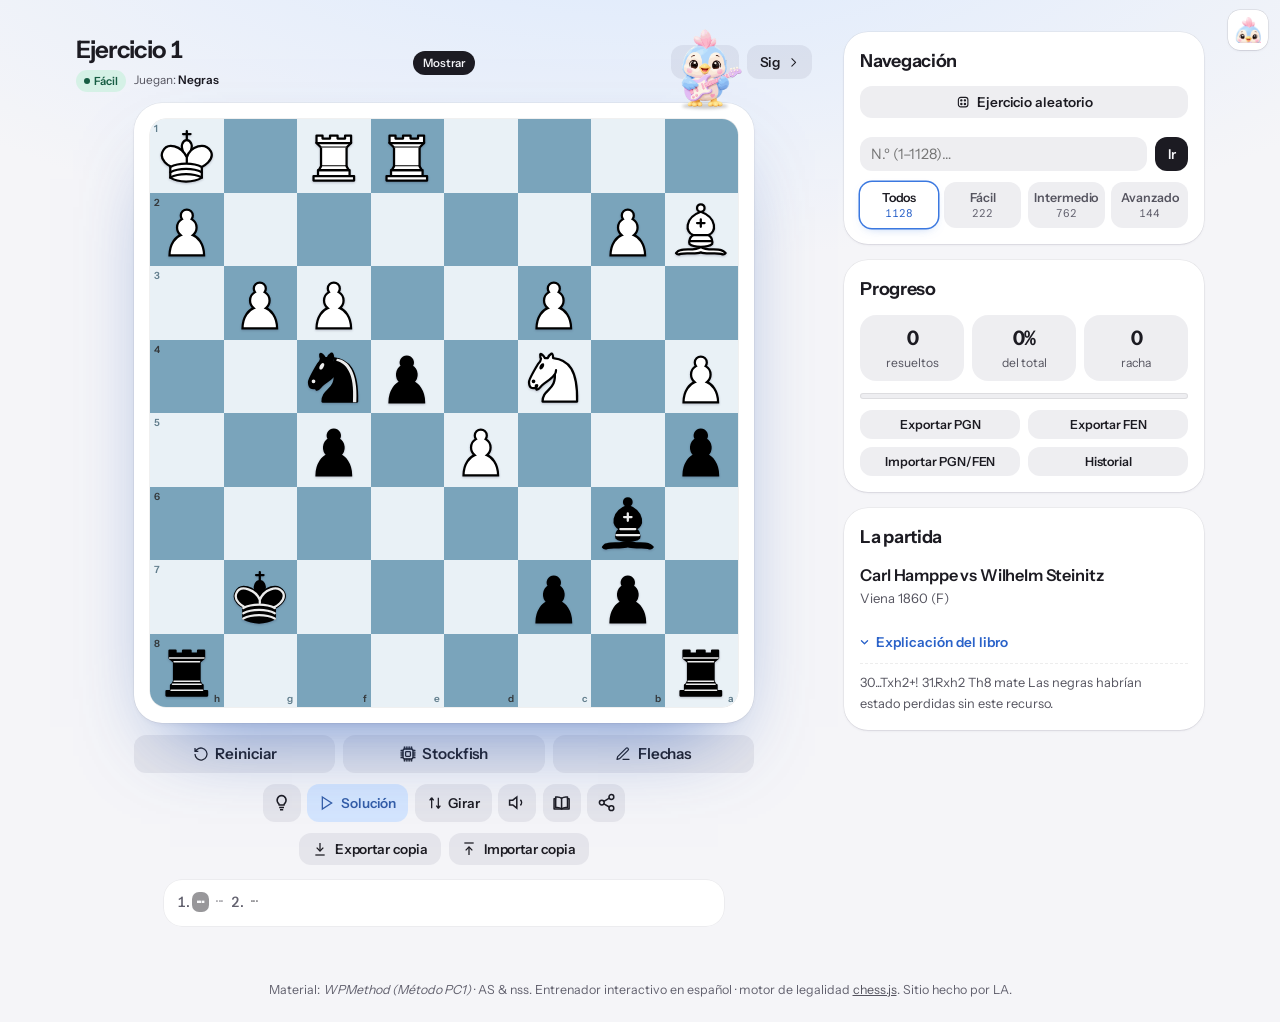
==== commit c5e50e14: "Ocultar/Mostrar: elección de cada dispositivo (no viaja con el ID) y barra oculta por defecto en las" ====
--- a/index1.html
+++ b/index1.html
@@ -6804,7 +6804,7 @@
     limpiar();
   };
 }
-let bannerOculto=localStorage.getItem('wp_banner')==='1';
+let bannerOculto=localStorage.getItem('wp_banner')!=='0'; /* oculta por defecto: «Mostrar» queda listo */
 aplicarBanner(bannerOculto);
 $('b-banner').onclick=()=>{bannerOculto=!bannerOculto;localStorage.setItem('wp_banner',bannerOculto?'1':'0');aplicarBanner(bannerOculto,true);};
 
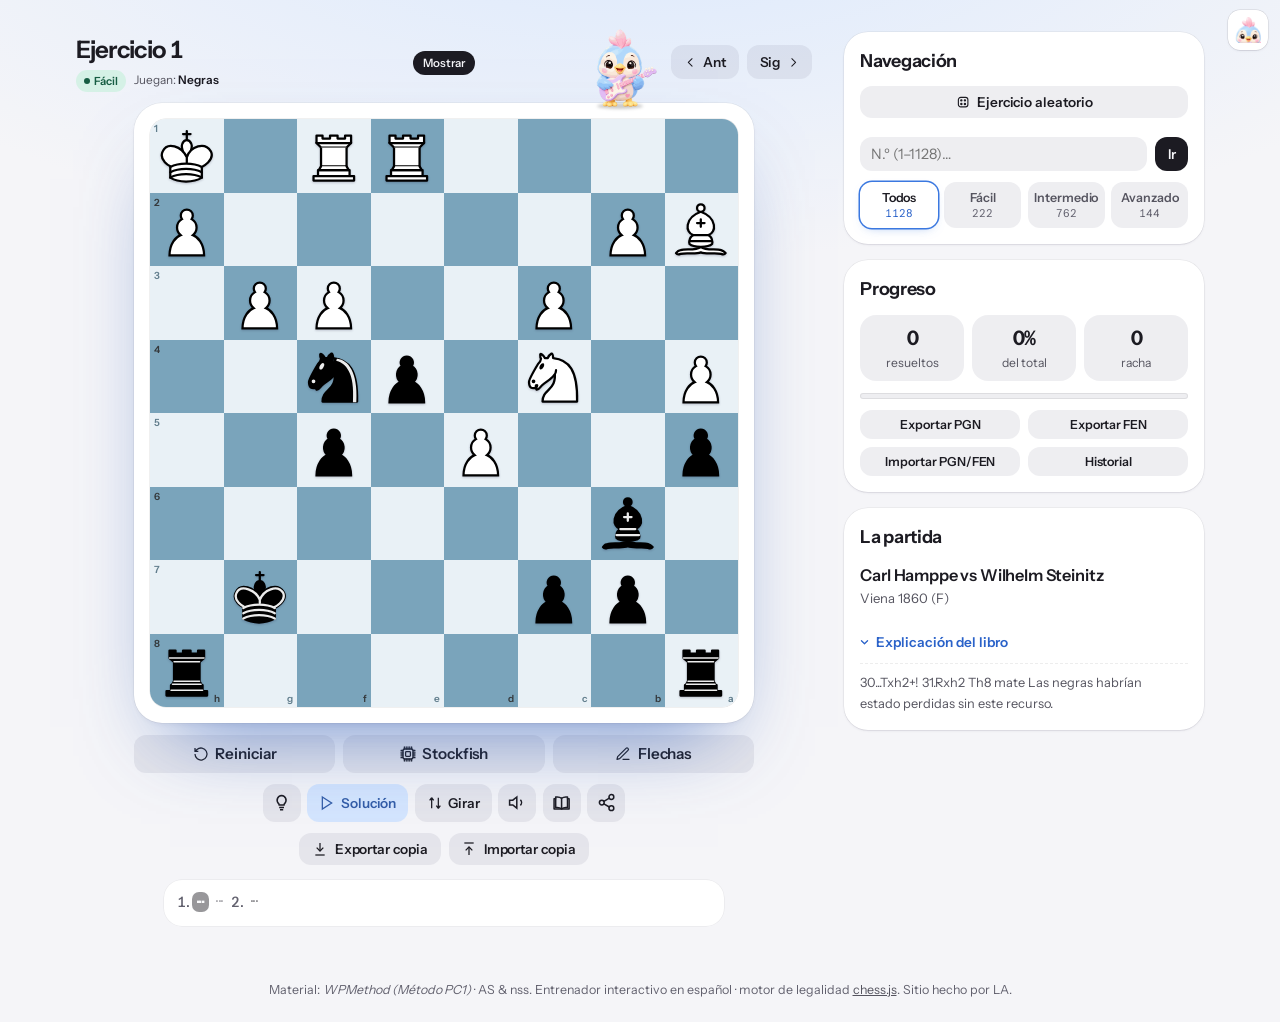
==== commit a2685a80: "Mostrar sin efecto de acercamiento: la píldora de pestañas se coloca de golpe al aparecer, el observ" ====
--- a/index1.html
+++ b/index1.html
@@ -3,8 +3,8 @@
 <head>
 <!-- la piel se pide desde el principio, en paralelo con la página -->
 <link rel="preload" href="c17/tokens.css?v=7" as="style">
-<link rel="preload" href="c17/piel.css?v=11" as="style">
-<link rel="preload" href="c17/piel.js?v=7" as="script">
+<link rel="preload" href="c17/piel.css?v=12" as="style">
+<link rel="preload" href="c17/piel.js?v=8" as="script">
 <link rel="preload" href="c17/fondos.js?v=5" as="script">
 <!-- los ejercicios se piden desde el principio, junto con la página -->
 <link rel="preload" href="pc1-ejercicios.js?v=2" as="script">
@@ -1995,7 +1995,7 @@
 #status{display:none!important}
 @media(max-width:600px){.boardhead-center{align-self:start}}
 .engine-banner-toggle,.engine-banner-toggle:hover,.engine-banner-toggle[aria-pressed]{color:var(--gold);border-color:var(--gold);background:var(--tinte-oro)}
-header.topbar.topbar-anim{overflow:hidden;will-change:height,opacity,transform}
+header.topbar.topbar-anim{overflow:hidden}
 /* el hueco del botón de menú solo se anima durante la persiana (al cargar o con movimiento reducido, sin animación):
    al plegar se aparta pronto, antes de que el título suba; al desplegar espera a que la barra haya bajado */
 html[data-barra-anim] .boardhead{transition:padding-left .42s cubic-bezier(.3,0,.2,1),padding-right .42s cubic-bezier(.3,0,.2,1)}
@@ -2003,8 +2003,8 @@
 </style>
 <link rel="stylesheet" href="c17/fuentes.css?v=3">
 <link rel="stylesheet" href="c17/tokens.css?v=7">
-<link rel="stylesheet" href="c17/piel.css?v=11">
-<script src="c17/piel.js?v=7" defer></script>
+<link rel="stylesheet" href="c17/piel.css?v=12">
+<script src="c17/piel.js?v=8" defer></script>
 <script src="c17/fondos.js?v=5"></script>
 </head>
 <body>
@@ -7659,6 +7659,8 @@
   var barraSup=document.querySelector('.topbar');
   if(barraSup){
     var mirarBarra=function(){
+      /* durante la persiana manda aplicarBanner (el encabezado sigue dibujado mientras se pliega) */
+      if(raiz.hasAttribute('data-barra-anim')) return;
       var oculta=false;
       try{ oculta=getComputedStyle(barraSup).display==='none'; }catch(e){}
       raiz.setAttribute('data-barra', oculta?'oculta':'visible');
--- a/c17/piel.css
+++ b/c17/piel.css
@@ -357,3 +357,6 @@
 @media(max-width:360px){html[data-piel] .aa-app .aa-eyebrow{font-size:.74rem!important}}
 /* «Ocultar / Mostrar» en móvil: un punto más pequeño, igual en las tres secciones */
 @media(max-width:480px){html[data-piel] .engine-banner-toggle,html[data-piel] .boardhead-center .engine-banner-toggle{font-size:.66rem!important;padding:.22rem .52rem!important;letter-spacing:.005em}}
+/* iPhone/iPad: el texto nunca se reescala solo al cambiar el diseño (sin «zoom» al mostrar la barra)
+   y un doble toque no acerca la página */
+html[data-piel]{-webkit-text-size-adjust:100%;text-size-adjust:100%;touch-action:manipulation}
--- a/c17/piel.css
+++ b/c17/piel.css
@@ -357,3 +357,6 @@
 @media(max-width:360px){html[data-piel] .aa-app .aa-eyebrow{font-size:.74rem!important}}
 /* «Ocultar / Mostrar» en móvil: un punto más pequeño, igual en las tres secciones */
 @media(max-width:480px){html[data-piel] .engine-banner-toggle,html[data-piel] .boardhead-center .engine-banner-toggle{font-size:.66rem!important;padding:.22rem .52rem!important;letter-spacing:.005em}}
+/* iPhone/iPad: el texto nunca se reescala solo al cambiar el diseño (sin «zoom» al mostrar la barra)
+   y un doble toque no acerca la página */
+html[data-piel]{-webkit-text-size-adjust:100%;text-size-adjust:100%;touch-action:manipulation}
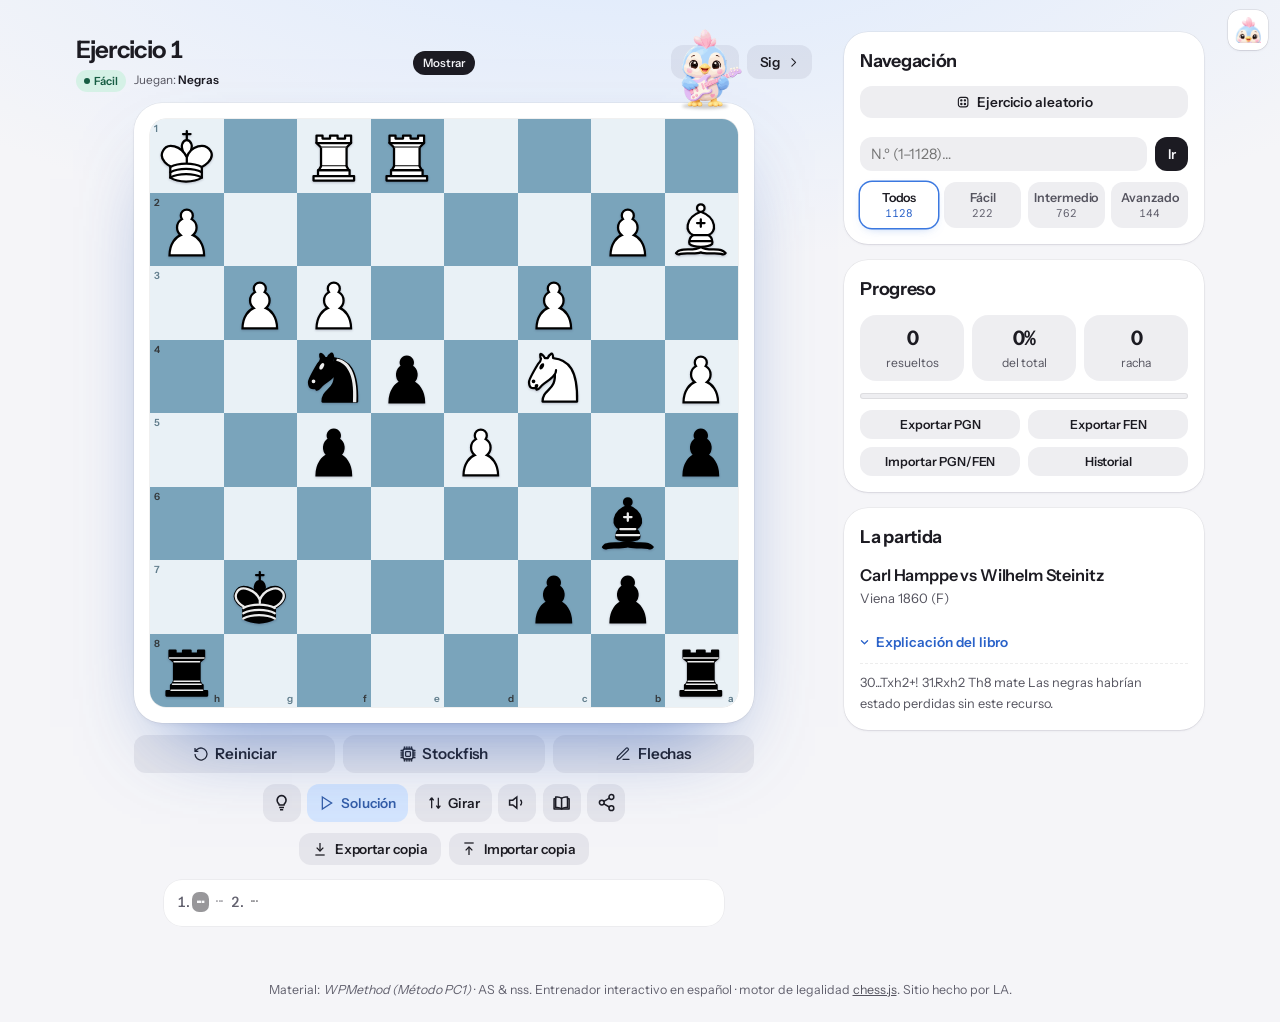
==== commit 6a5f32e8: "Android: sin estiramiento elástico ni tirar-para-recargar dentro de las secciones Co-Authored-By: Cl" ====
--- a/index1.html
+++ b/index1.html
@@ -3,7 +3,7 @@
 <head>
 <!-- la piel se pide desde el principio, en paralelo con la página -->
 <link rel="preload" href="c17/tokens.css?v=7" as="style">
-<link rel="preload" href="c17/piel.css?v=12" as="style">
+<link rel="preload" href="c17/piel.css?v=15" as="style">
 <link rel="preload" href="c17/piel.js?v=8" as="script">
 <link rel="preload" href="c17/fondos.js?v=5" as="script">
 <!-- los ejercicios se piden desde el principio, junto con la página -->
@@ -2003,7 +2003,7 @@
 </style>
 <link rel="stylesheet" href="c17/fuentes.css?v=3">
 <link rel="stylesheet" href="c17/tokens.css?v=7">
-<link rel="stylesheet" href="c17/piel.css?v=12">
+<link rel="stylesheet" href="c17/piel.css?v=15">
 <script src="c17/piel.js?v=8" defer></script>
 <script src="c17/fondos.js?v=5"></script>
 </head>
@@ -6741,9 +6741,9 @@
 
 let bannerAnim=null;
 /* Persiana del encabezado (Ocultar / Mostrar).
-   Se anima solo con transform y opacity (técnica FLIP): el diseño cambia una sola vez y lo que está
-   debajo se desliza desde donde estaba. Así va fluido a 60 fps en iPhone, iPad y computadora, sin
-   recalcular la página en cada fotograma (eso era lo que hacía «temblar» pestañas y tablero).
+   FLIP: el diseño cambia una sola vez y lo que está debajo se desliza, con transform, desde donde se
+   veía hasta su sitio nuevo. Así va fluido en iPhone, iPad y computadora sin recalcular la página en
+   cada fotograma. Si se pulsa a mitad de camino, parte desde donde va (sin saltos ni barras fantasma).
    Con «reducir movimiento» no hay desplazamiento: solo un fundido breve. */
 function aplicarBanner(oculto,animar){
   const encabezado=document.querySelector('header.topbar'),boton=$('b-banner');
@@ -6752,52 +6752,62 @@
   boton.setAttribute('aria-pressed',oculto?'true':'false');
   boton.setAttribute('aria-label',oculto?'Mostrar encabezado superior':'Ocultar encabezado superior');
   const raizB=document.documentElement;
-  // si estaba a medio animar, se termina al instante y se parte del estado final
-  if(bannerAnim){const a=bannerAnim;bannerAnim=null;a.forEach(x=>{try{x.finish();}catch(e){}});}
-  const limpiar=()=>{encabezado.classList.remove('topbar-anim');['position','top','left','width','boxSizing','zIndex','pointerEvents'].forEach(k=>encabezado.style[k]='');raizB.removeAttribute('data-barra-anim');};
-  const yaVisible=getComputedStyle(encabezado).display!=='none';
-  if(!animar||!encabezado.animate||yaVisible===!oculto){limpiar();encabezado.style.display=oculto?'none':'';raizB.setAttribute('data-barra',oculto?'oculta':'visible');return;}
-  const reducir=window.matchMedia&&window.matchMedia('(prefers-reduced-motion: reduce)').matches;
-  // lo que hay debajo del encabezado y ocupa sitio en la página
   const mover=[];
   for(let e=encabezado.nextElementSibling;e;e=e.nextElementSibling){
     if(e.tagName==='SCRIPT'||e.tagName==='STYLE')continue;
     const c=getComputedStyle(e);if(c.display==='none'||c.position==='fixed'||c.position==='absolute')continue;
     mover.push(e);
   }
-  const alto=()=>{const r=encabezado.getBoundingClientRect(),c=getComputedStyle(encabezado);return r.height+(parseFloat(c.marginTop)||0)+(parseFloat(c.marginBottom)||0);};
-  const D=oculto?640:720,curva='cubic-bezier(.45,0,.2,1)',anims=[];
-  raizB.setAttribute('data-barra-anim',oculto?'cierra':'abre');
+  const ancla=mover[0]||null;
+  // dónde se ve todo AHORA (con lo que esté animándose), antes de tocar nada
+  const encVisible=getComputedStyle(encabezado).display!=='none';
+  const rEnc=encVisible?encabezado.getBoundingClientRect():null;
+  const opIni=encVisible?(parseFloat(getComputedStyle(encabezado).opacity)||0):0;
+  const yIni=ancla?ancla.getBoundingClientRect().top:0;
+  const habiaAnim=!!bannerAnim;
+  if(bannerAnim){const a=bannerAnim;bannerAnim=null;a.forEach(x=>{try{x.cancel();}catch(e){}});}
+  const limpiar=()=>{encabezado.classList.remove('topbar-anim');['position','top','left','width','boxSizing','zIndex','pointerEvents'].forEach(k=>encabezado.style[k]='');raizB.removeAttribute('data-barra-anim');raizB.style.overflowAnchor='';};
+  limpiar();
+  const yaEsta=!habiaAnim&&encVisible===!oculto;
+  const reducir=window.matchMedia&&window.matchMedia('(prefers-reduced-motion: reduce)').matches;
+  if(!animar||!encabezado.animate||yaEsta){encabezado.style.display=oculto?'none':'';raizB.setAttribute('data-barra',oculto?'oculta':'visible');return;}
+  // el navegador no debe mover el desplazamiento por su cuenta mientras cambia el diseño
+  raizB.style.overflowAnchor='none';
+  if(!reducir)raizB.setAttribute('data-barra-anim',oculto?'cierra':'abre');
   if(oculto){
-    const r=encabezado.getBoundingClientRect(),H=alto();
-    // el encabezado sale del flujo pero sigue dibujado donde estaba, mientras se desvanece y sube
+    // el encabezado sale del flujo, pero sigue dibujado justo donde se veía mientras se desvanece
+    encabezado.style.display='';
+    const r=rEnc||encabezado.getBoundingClientRect();
     Object.assign(encabezado.style,{position:'absolute',top:(r.top+window.scrollY)+'px',left:(r.left+window.scrollX)+'px',width:r.width+'px',boxSizing:'border-box',zIndex:'1',pointerEvents:'none'});
     {const r2=encabezado.getBoundingClientRect();encabezado.style.top=(parseFloat(encabezado.style.top)+r.top-r2.top)+'px';encabezado.style.left=(parseFloat(encabezado.style.left)+r.left-r2.left)+'px';}
-    encabezado.classList.add('topbar-anim');
     raizB.setAttribute('data-barra','oculta');
-    if(reducir){
-      anims.push(encabezado.animate([{opacity:1},{opacity:0}],{duration:200,easing:'ease-out',fill:'forwards'}));
-      mover.forEach(e=>anims.push(e.animate([{opacity:.55},{opacity:1}],{duration:260,easing:'ease-out'})));
-    }else{
-      anims.push(encabezado.animate([{opacity:1,transform:'translateY(0px)'},{offset:.42,opacity:0,transform:'translateY(-10px)'},{opacity:0,transform:'translateY(-10px)'}],{duration:D,easing:curva,fill:'forwards'}));
-      mover.forEach(e=>anims.push(e.animate([{transform:'translateY('+H+'px)'},{transform:'translateY(0px)'}],{duration:D,easing:curva})));
-    }
   }else{
     encabezado.style.display='';
-    const H=alto();
-    encabezado.classList.add('topbar-anim');
     raizB.setAttribute('data-barra','visible');
-    if(reducir){
-      anims.push(encabezado.animate([{opacity:0},{opacity:1}],{duration:260,easing:'ease-out'}));
-      mover.forEach(e=>anims.push(e.animate([{opacity:.55},{opacity:1}],{duration:260,easing:'ease-out'})));
-    }else{
-      anims.push(encabezado.animate([{opacity:0,transform:'translateY(-10px)'},{offset:.5,opacity:0,transform:'translateY(-10px)'},{opacity:1,transform:'translateY(0px)'}],{duration:D,easing:curva}));
-      mover.forEach(e=>anims.push(e.animate([{transform:'translateY('+(-H)+'px)'},{transform:'translateY(0px)'}],{duration:D,easing:curva})));
-    }
+  }
+  encabezado.classList.add('topbar-anim');
+  const dy=ancla?yIni-ancla.getBoundingClientRect().top:0;
+  // cuánto del encabezado tapaba ya el contenido al empezar (0 = nada; 1 = todo, como cuando estaba oculto)
+  const fracIni=rEnc&&rEnc.height?Math.max(0,Math.min(1,(rEnc.bottom-yIni)/rEnc.height)):1;
+  // tras interrumpir, si falta poco recorrido, la vuelta dura en proporción (nunca menos de 260 ms)
+  const Hcompleto=rEnc&&rEnc.height?rEnc.height:(ancla?Math.abs(dy):0);
+  const fraccion=habiaAnim&&Hcompleto?Math.min(1,Math.abs(dy)/Hcompleto):1;
+  const D=Math.max(260,Math.round((oculto?640:720)*fraccion)),curva='cubic-bezier(.45,0,.2,1)',anims=[];
+  if(reducir){
+    anims.push(encabezado.animate([{opacity:opIni},{opacity:oculto?0:1}],{duration:oculto?120:220,easing:'ease-out',fill:'both'}));
+    mover.forEach(e=>anims.push(e.animate([{opacity:.55},{opacity:1}],{duration:260,easing:'ease-out',fill:'backwards'})));
+  }else{
+    // persiana de verdad: el borde del contenido «enrolla» el encabezado. Lo que queda debajo del borde
+    // se recorta (clip-path con la misma curva), así el contenido nunca pasa sobre texto visible
+    const recorte=p=>'inset(0px 0px '+(Math.max(0,Math.min(1,p))*100).toFixed(2)+'% 0px)';
+    const cuadrosEnc=oculto
+      ?[{opacity:opIni,clipPath:recorte(fracIni)},{offset:.5,opacity:.25,clipPath:recorte(fracIni+(1-fracIni)*.5)},{opacity:0,clipPath:recorte(1)}]
+      :[{opacity:opIni,clipPath:recorte(fracIni)},{offset:.35,opacity:Math.max(opIni,.35),clipPath:recorte(fracIni*.65)},{opacity:1,clipPath:recorte(0)}];
+    anims.push(encabezado.animate(cuadrosEnc,{duration:D,easing:curva,fill:'both'}));
+    if(Math.abs(dy)>.5)mover.forEach(e=>anims.push(e.animate([{transform:'translateY('+dy+'px)'},{transform:'translateY(0px)'}],{duration:D,easing:curva,fill:'backwards'})));
   }
   bannerAnim=anims;
-  const principal=anims[0];
-  principal.onfinish=()=>{
+  anims[0].onfinish=()=>{
     if(bannerAnim!==anims)return;bannerAnim=null;
     if(oculto)encabezado.style.display='none';
     anims.forEach(x=>{try{x.cancel();}catch(e){}});
@@ -6806,6 +6816,8 @@
 }
 let bannerOculto=localStorage.getItem('wp_banner')!=='0'; /* oculta por defecto: «Mostrar» queda listo */
 aplicarBanner(bannerOculto);
+/* misma elección en las otras secciones abiertas de este dispositivo (sin animar: no están a la vista) */
+window.addEventListener('storage',e=>{if(e&&e.key==='wp_banner'){const o=e.newValue!=='0';if(o!==bannerOculto){bannerOculto=o;aplicarBanner(o,false);}}});
 $('b-banner').onclick=()=>{bannerOculto=!bannerOculto;localStorage.setItem('wp_banner',bannerOculto?'1':'0');aplicarBanner(bannerOculto,true);};
 
 </script>
@@ -7915,7 +7927,7 @@
 })();
 </script>
 <script src="pc-compartir.js?v=3"></script>
-<script src="pc-mascota.js?v=18"></script>
+<script src="pc-mascota.js?v=19"></script>
 <script id="pc-comentarios">
 /* Los comentarios del libro llegan después del tablero: no hacen falta para empezar a resolver. */
 window.pcComentariosListos=function(){
--- a/c17/piel.css
+++ b/c17/piel.css
@@ -356,7 +356,15 @@
 html[data-piel] .hdr-marca .home-icon .crest.c17-logo{filter:none!important;object-fit:initial}
 @media(max-width:360px){html[data-piel] .aa-app .aa-eyebrow{font-size:.74rem!important}}
 /* «Ocultar / Mostrar» en móvil: un punto más pequeño, igual en las tres secciones */
-@media(max-width:480px){html[data-piel] .engine-banner-toggle,html[data-piel] .boardhead-center .engine-banner-toggle{font-size:.66rem!important;padding:.22rem .52rem!important;letter-spacing:.005em}}
+@media(max-width:480px){html[data-piel] .engine-banner-toggle,html[data-piel] .boardhead-center .engine-banner-toggle{font-size:.69rem!important;padding:.2rem .5rem!important;letter-spacing:.005em}}
+/* el botón se ve pequeño, pero se puede tocar con holgura: su zona táctil es más grande que su dibujo */
+html[data-piel] .engine-banner-toggle{position:relative}
+html[data-piel] .engine-banner-toggle::after{content:"";position:absolute;inset:-12px -8px}
 /* iPhone/iPad: el texto nunca se reescala solo al cambiar el diseño (sin «zoom» al mostrar la barra)
    y un doble toque no acerca la página */
 html[data-piel]{-webkit-text-size-adjust:100%;text-size-adjust:100%;touch-action:manipulation}
+/* Android (Chrome): sin el «estiramiento» elástico al llegar al borde, que al pulsar Mostrar se veía como
+   un acercar y alejar, y sin tirar-para-recargar dentro de las secciones */
+html[data-piel],html[data-piel] body{overscroll-behavior:none}
+/* Aprende en móvil: la zona táctil de «Ocultar / Mostrar» llega a 44 px de alto */
+@media(max-width:480px){html[data-piel] .aa-app .engine-banner-toggle::after{top:-13px;bottom:-13px}}
--- a/c17/piel.css
+++ b/c17/piel.css
@@ -356,7 +356,15 @@
 html[data-piel] .hdr-marca .home-icon .crest.c17-logo{filter:none!important;object-fit:initial}
 @media(max-width:360px){html[data-piel] .aa-app .aa-eyebrow{font-size:.74rem!important}}
 /* «Ocultar / Mostrar» en móvil: un punto más pequeño, igual en las tres secciones */
-@media(max-width:480px){html[data-piel] .engine-banner-toggle,html[data-piel] .boardhead-center .engine-banner-toggle{font-size:.66rem!important;padding:.22rem .52rem!important;letter-spacing:.005em}}
+@media(max-width:480px){html[data-piel] .engine-banner-toggle,html[data-piel] .boardhead-center .engine-banner-toggle{font-size:.69rem!important;padding:.2rem .5rem!important;letter-spacing:.005em}}
+/* el botón se ve pequeño, pero se puede tocar con holgura: su zona táctil es más grande que su dibujo */
+html[data-piel] .engine-banner-toggle{position:relative}
+html[data-piel] .engine-banner-toggle::after{content:"";position:absolute;inset:-12px -8px}
 /* iPhone/iPad: el texto nunca se reescala solo al cambiar el diseño (sin «zoom» al mostrar la barra)
    y un doble toque no acerca la página */
 html[data-piel]{-webkit-text-size-adjust:100%;text-size-adjust:100%;touch-action:manipulation}
+/* Android (Chrome): sin el «estiramiento» elástico al llegar al borde, que al pulsar Mostrar se veía como
+   un acercar y alejar, y sin tirar-para-recargar dentro de las secciones */
+html[data-piel],html[data-piel] body{overscroll-behavior:none}
+/* Aprende en móvil: la zona táctil de «Ocultar / Mostrar» llega a 44 px de alto */
+@media(max-width:480px){html[data-piel] .aa-app .engine-banner-toggle::after{top:-13px;bottom:-13px}}
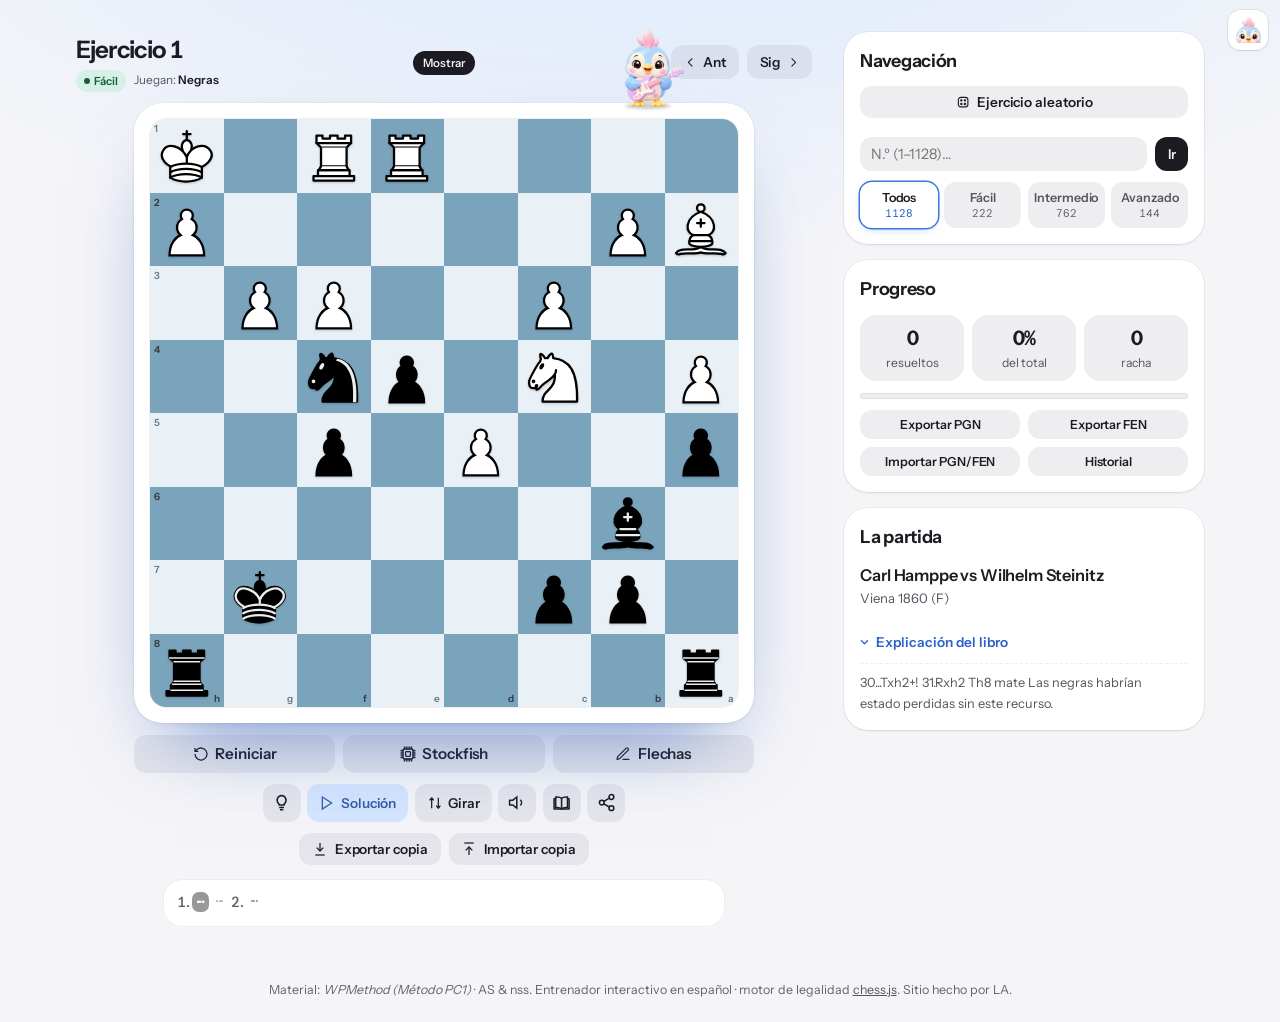
==== commit e9df40db: "Persiana sin recalcular la página en cada fotograma: el título y la mascota se deslizan con transfor" ====
--- a/index1.html
+++ b/index1.html
@@ -1998,8 +1998,7 @@
 header.topbar.topbar-anim{overflow:hidden}
 /* el hueco del botón de menú solo se anima durante la persiana (al cargar o con movimiento reducido, sin animación):
    al plegar se aparta pronto, antes de que el título suba; al desplegar espera a que la barra haya bajado */
-html[data-barra-anim] .boardhead{transition:padding-left .42s cubic-bezier(.3,0,.2,1),padding-right .42s cubic-bezier(.3,0,.2,1)}
-html[data-barra-anim="abre"] .boardhead{transition-delay:.2s}
+/* (el hueco cambia de golpe y el título se desliza con transform desde aplicarBanner: nada se recalcula en cada fotograma) */
 </style>
 <link rel="stylesheet" href="c17/fuentes.css?v=3">
 <link rel="stylesheet" href="c17/tokens.css?v=7">
@@ -6759,6 +6758,9 @@
     mover.push(e);
   }
   const ancla=mover[0]||null;
+  // el título de la fila del ejercicio también se aparta del botón de menú: se mide para deslizarlo
+  const izq=document.querySelector('.boardhead-left');
+  const xIzq=izq?izq.getBoundingClientRect().left:0;
   // dónde se ve todo AHORA (con lo que esté animándose), antes de tocar nada
   const encVisible=getComputedStyle(encabezado).display!=='none';
   const rEnc=encVisible?encabezado.getBoundingClientRect():null;
@@ -6805,6 +6807,10 @@
       :[{opacity:opIni,clipPath:recorte(fracIni)},{offset:.35,opacity:Math.max(opIni,.35),clipPath:recorte(fracIni*.65)},{opacity:1,clipPath:recorte(0)}];
     anims.push(encabezado.animate(cuadrosEnc,{duration:D,easing:curva,fill:'both'}));
     if(Math.abs(dy)>.5)mover.forEach(e=>anims.push(e.animate([{transform:'translateY('+dy+'px)'},{transform:'translateY(0px)'}],{duration:D,easing:curva,fill:'backwards'})));
+  }
+  if(izq&&!reducir){
+    const dx=xIzq-izq.getBoundingClientRect().left;
+    if(Math.abs(dx)>.5)anims.push(izq.animate([{transform:'translateX('+dx+'px)'},{transform:'translateX(0px)'}],{duration:Math.min(D,420),delay:oculto?0:Math.min(200,D/3),easing:'cubic-bezier(.3,0,.2,1)',fill:'backwards'}));
   }
   bannerAnim=anims;
   anims[0].onfinish=()=>{
@@ -7927,7 +7933,7 @@
 })();
 </script>
 <script src="pc-compartir.js?v=3"></script>
-<script src="pc-mascota.js?v=19"></script>
+<script src="pc-mascota.js?v=20"></script>
 <script id="pc-comentarios">
 /* Los comentarios del libro llegan después del tablero: no hacen falta para empezar a resolver. */
 window.pcComentariosListos=function(){
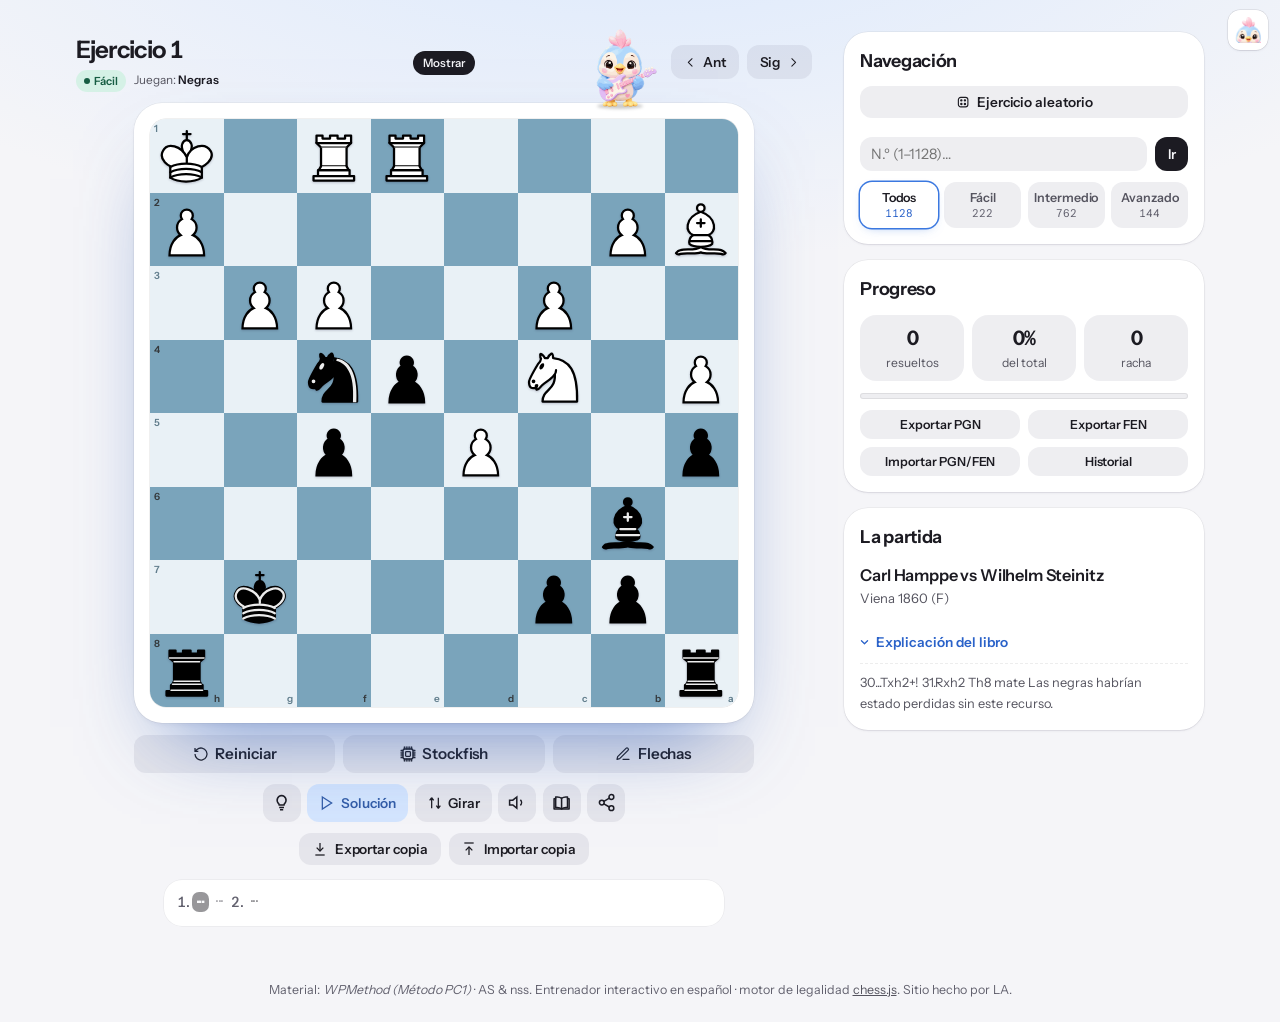
==== commit eaa633e8: "Android: Ocultar/Mostrar con fundido (sin desplazamiento) para que no tiemble en ningún navegador de" ====
--- a/index1.html
+++ b/index1.html
@@ -6773,6 +6773,26 @@
   const yaEsta=!habiaAnim&&encVisible===!oculto;
   const reducir=window.matchMedia&&window.matchMedia('(prefers-reduced-motion: reduce)').matches;
   if(!animar||!encabezado.animate||yaEsta){encabezado.style.display=oculto?'none':'';raizB.setAttribute('data-barra',oculto?'oculta':'visible');return;}
+  // Android: los navegadores de Android hacían «temblar» la persiana (pestañas, tablero y pasos), aunque en
+  // iPhone y computadora va fluida. Allí el cambio es un fundido: el contenido se atenúa, el diseño cambia
+  // mientras está atenuado y vuelve a aparecer. Nada se desplaza, así que nada puede temblar.
+  if(/Android/i.test(navigator.userAgent)&&!reducir){
+    const capaSale=(encVisible?[encabezado]:[]).concat(mover);
+    const sale=capaSale.map(e=>e.animate([{opacity:e===encabezado?opIni:1},{opacity:.12}],{duration:120,easing:'ease-in',fill:'forwards'}));
+    bannerAnim=sale;
+    sale[0].onfinish=()=>{
+      if(bannerAnim!==sale)return;
+      encabezado.style.display=oculto?'none':'';
+      raizB.setAttribute('data-barra',oculto?'oculta':'visible');
+      const capaEntra=(oculto?[]:[encabezado]).concat(mover);
+      const entra=capaEntra.map(e=>e.animate([{opacity:.12},{opacity:1}],{duration:260,easing:'ease-out',fill:'backwards'}));
+      sale.forEach(x=>{try{x.cancel();}catch(e){}});
+      bannerAnim=entra;
+      if(!entra.length){bannerAnim=null;return;}
+      entra[0].onfinish=()=>{if(bannerAnim!==entra)return;bannerAnim=null;entra.forEach(x=>{try{x.cancel();}catch(e){}});limpiar();};
+    };
+    return;
+  }
   // el navegador no debe mover el desplazamiento por su cuenta mientras cambia el diseño
   raizB.style.overflowAnchor='none';
   if(!reducir)raizB.setAttribute('data-barra-anim',oculto?'cierra':'abre');
